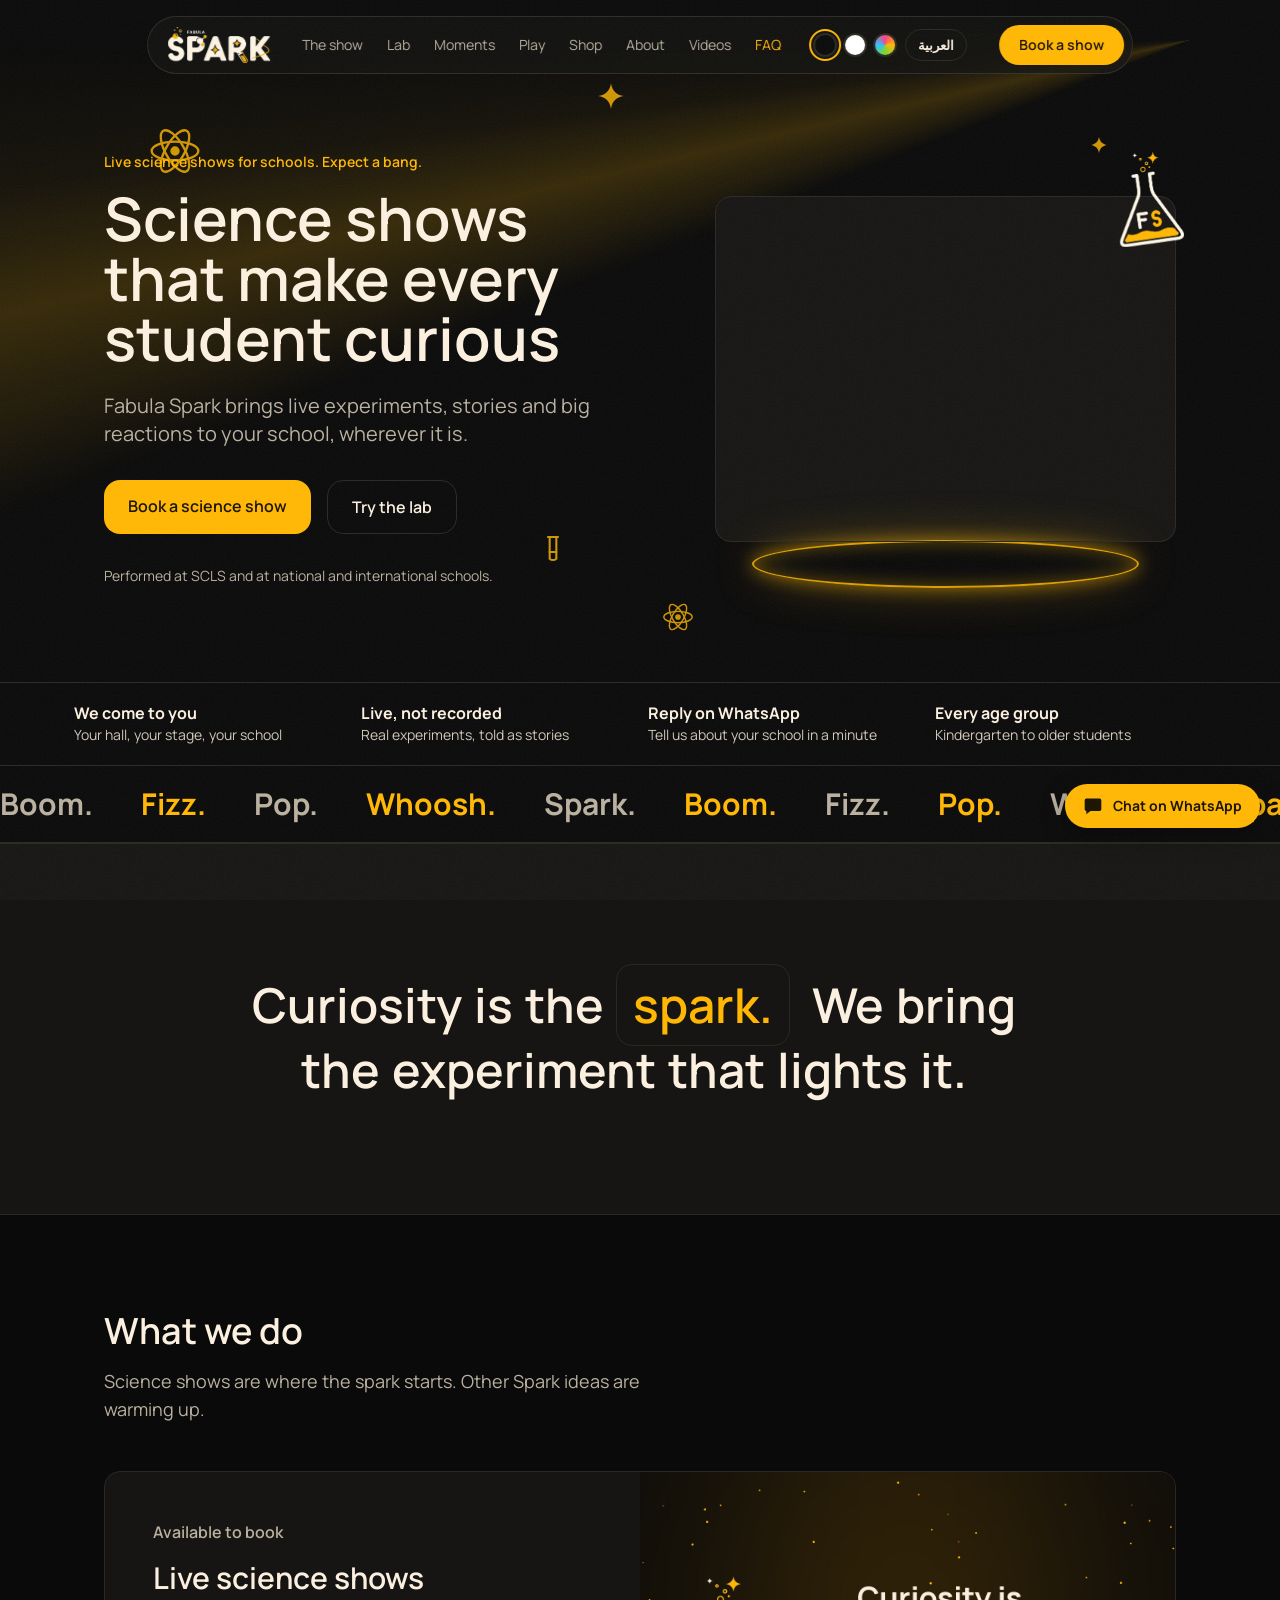
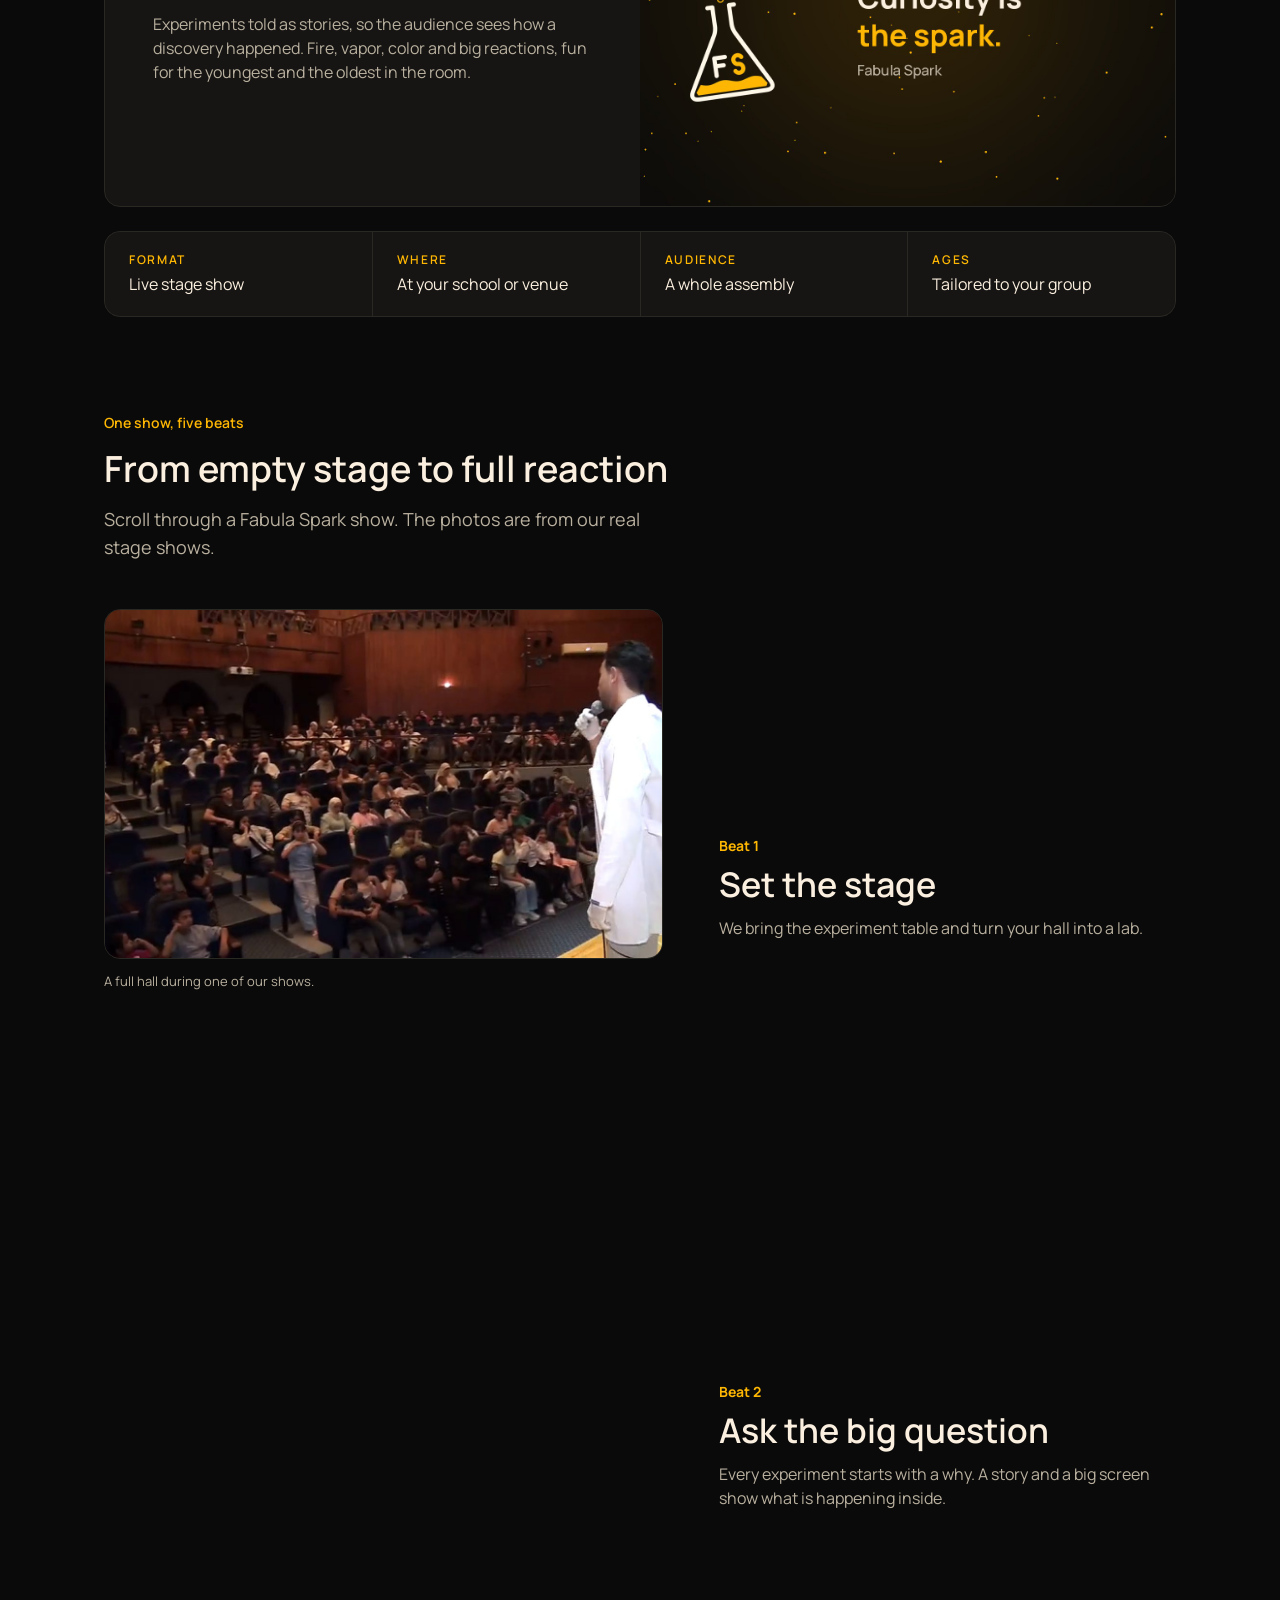
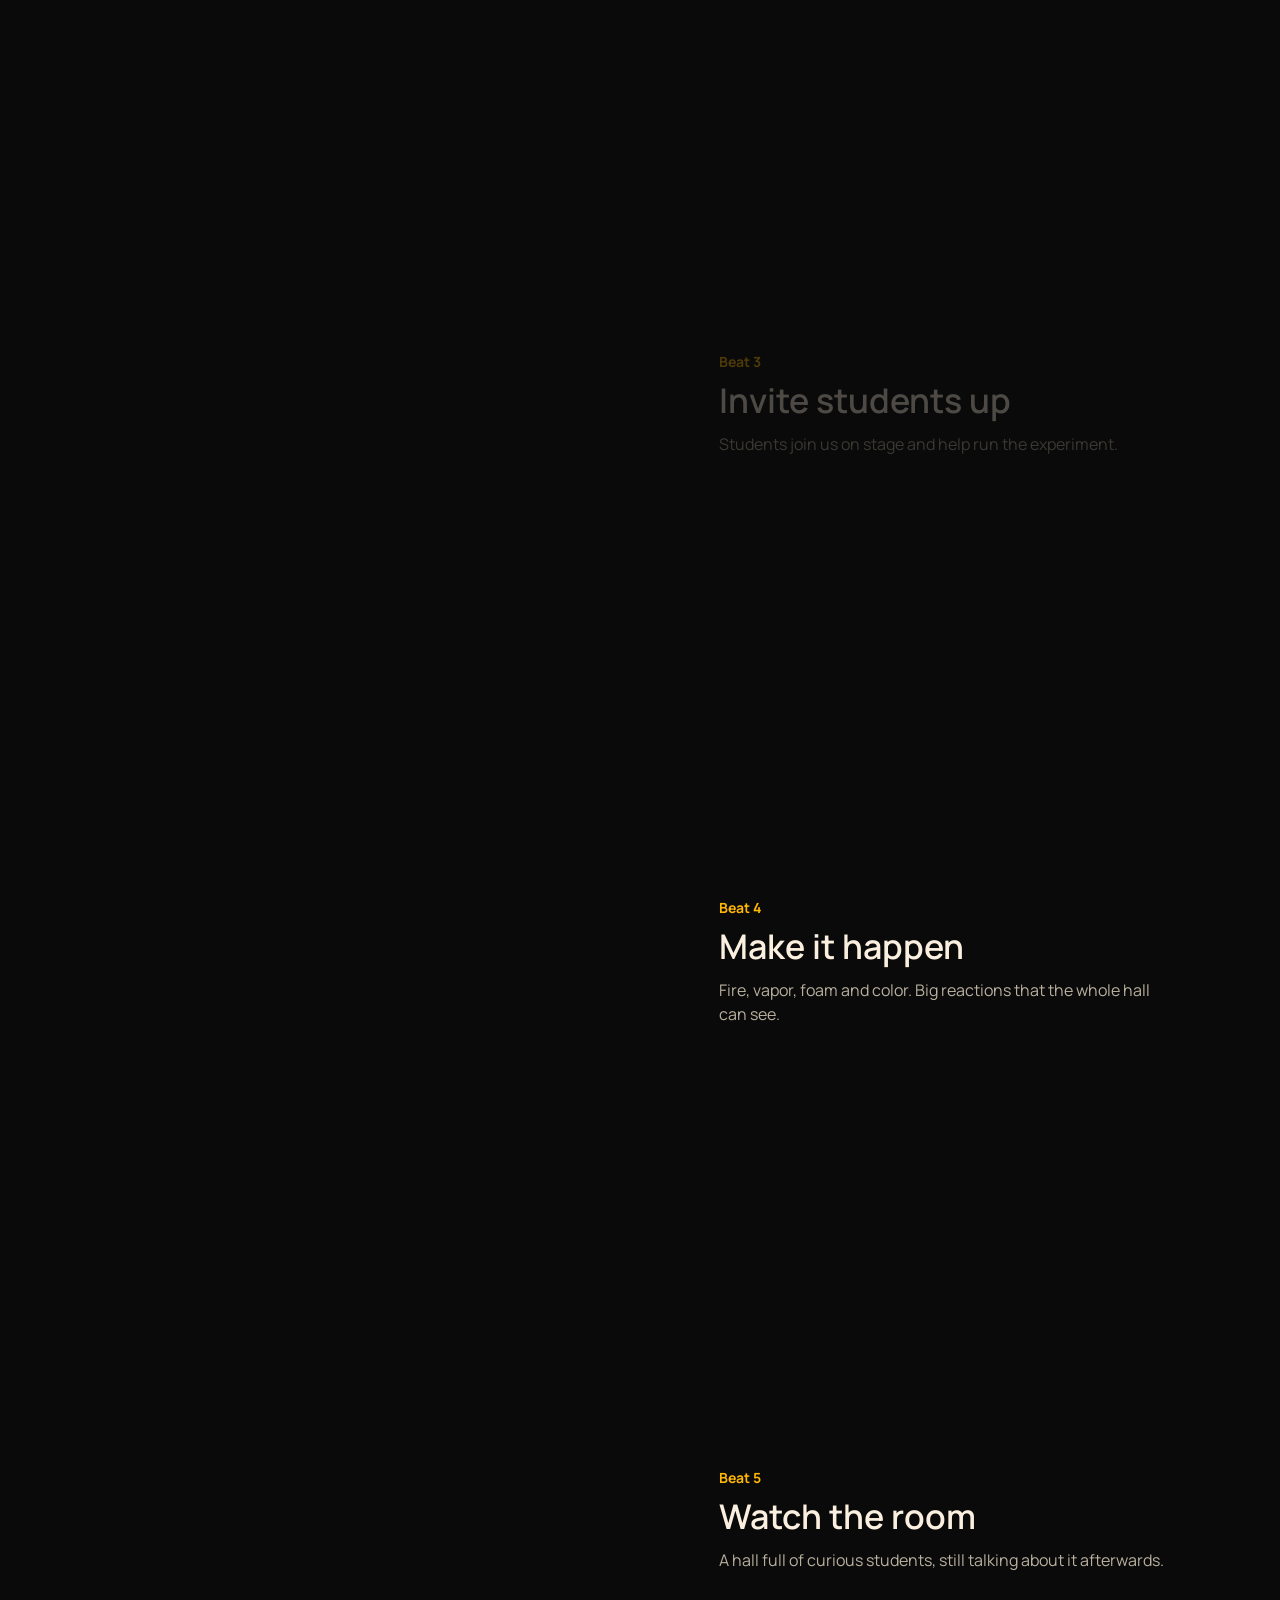
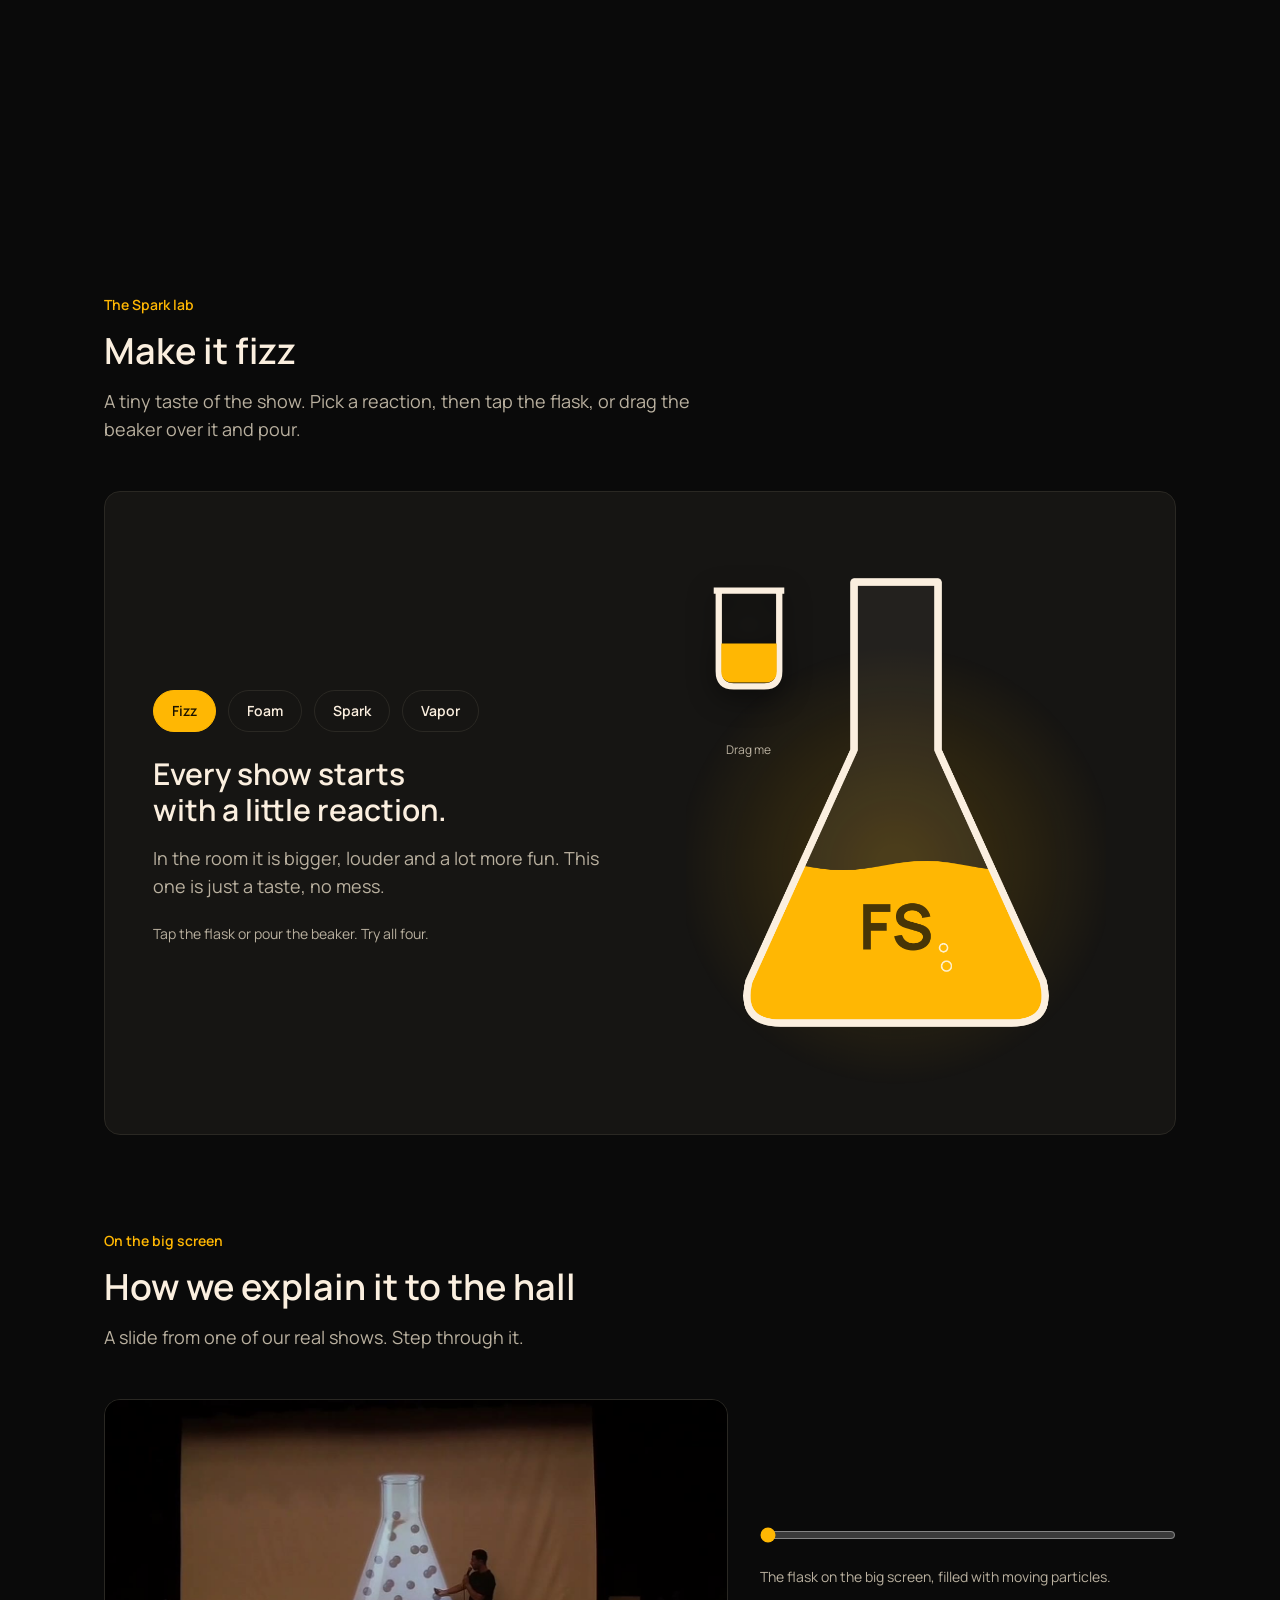
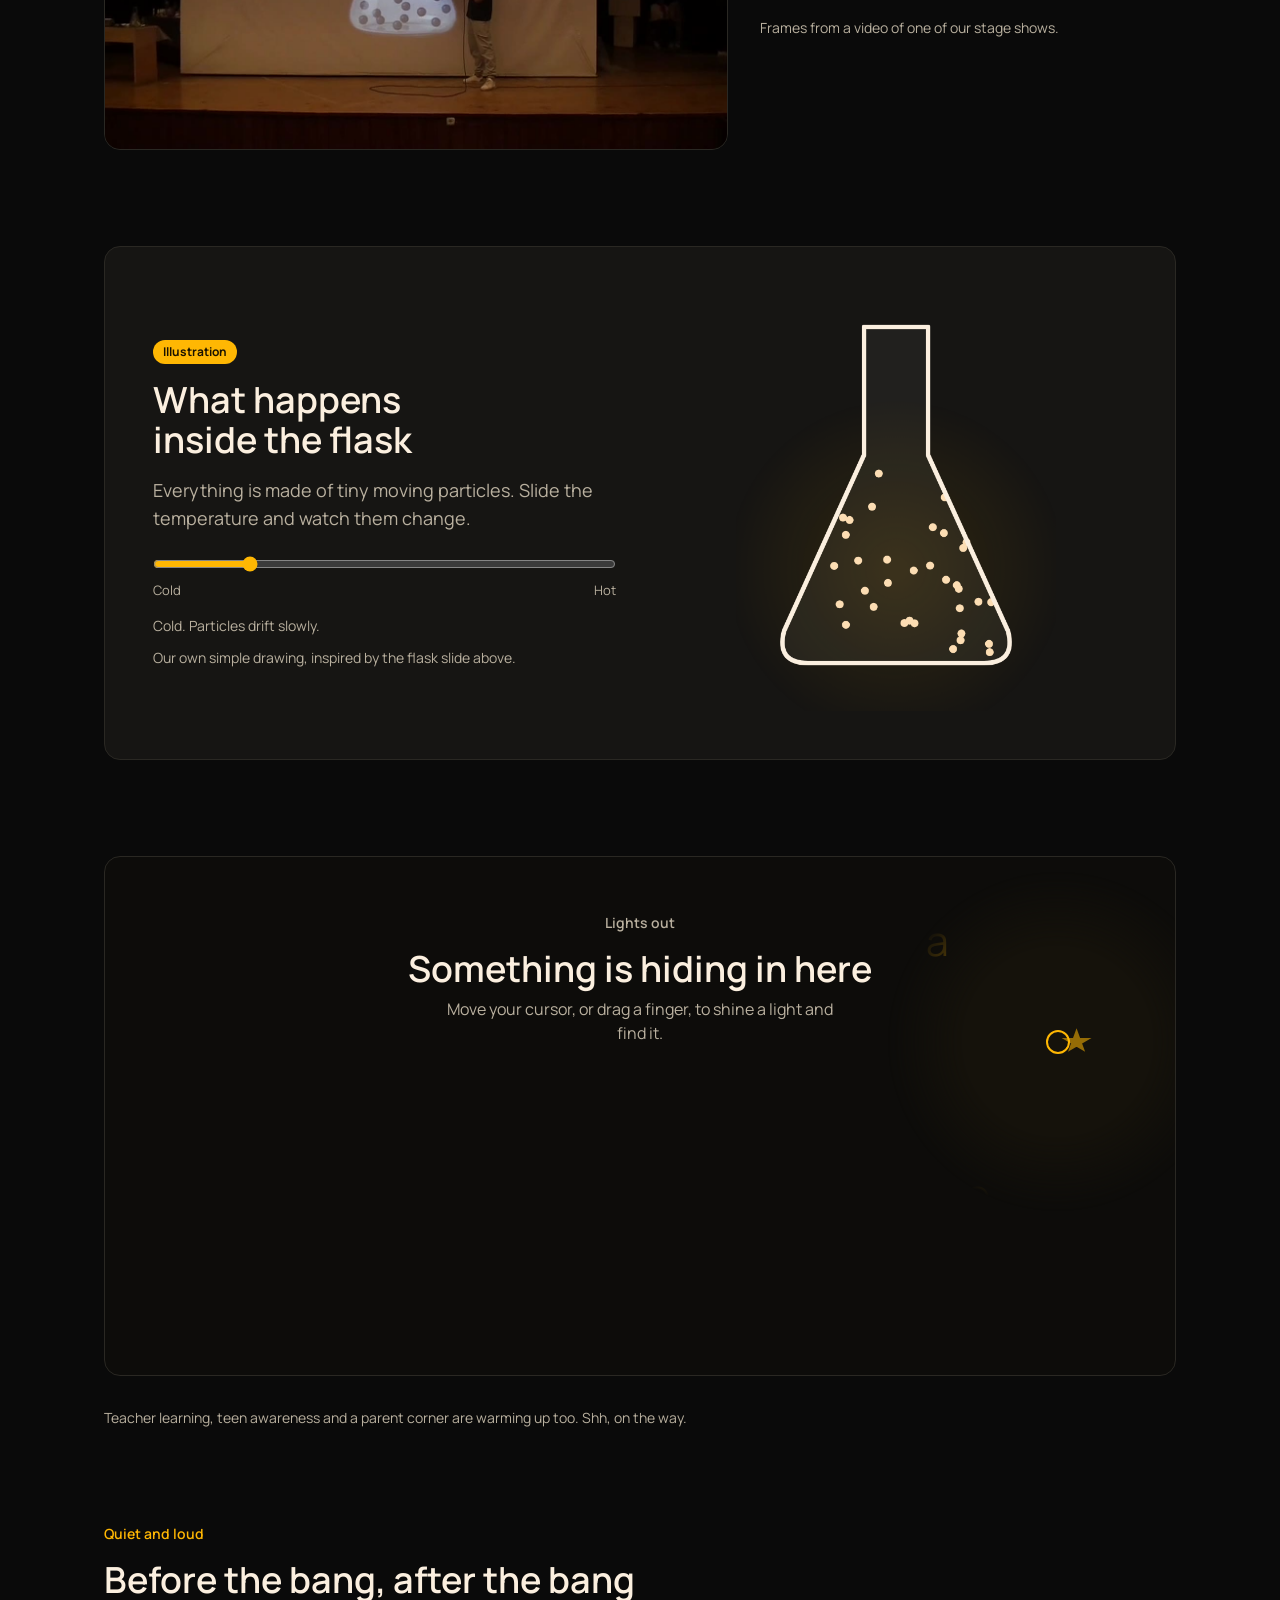
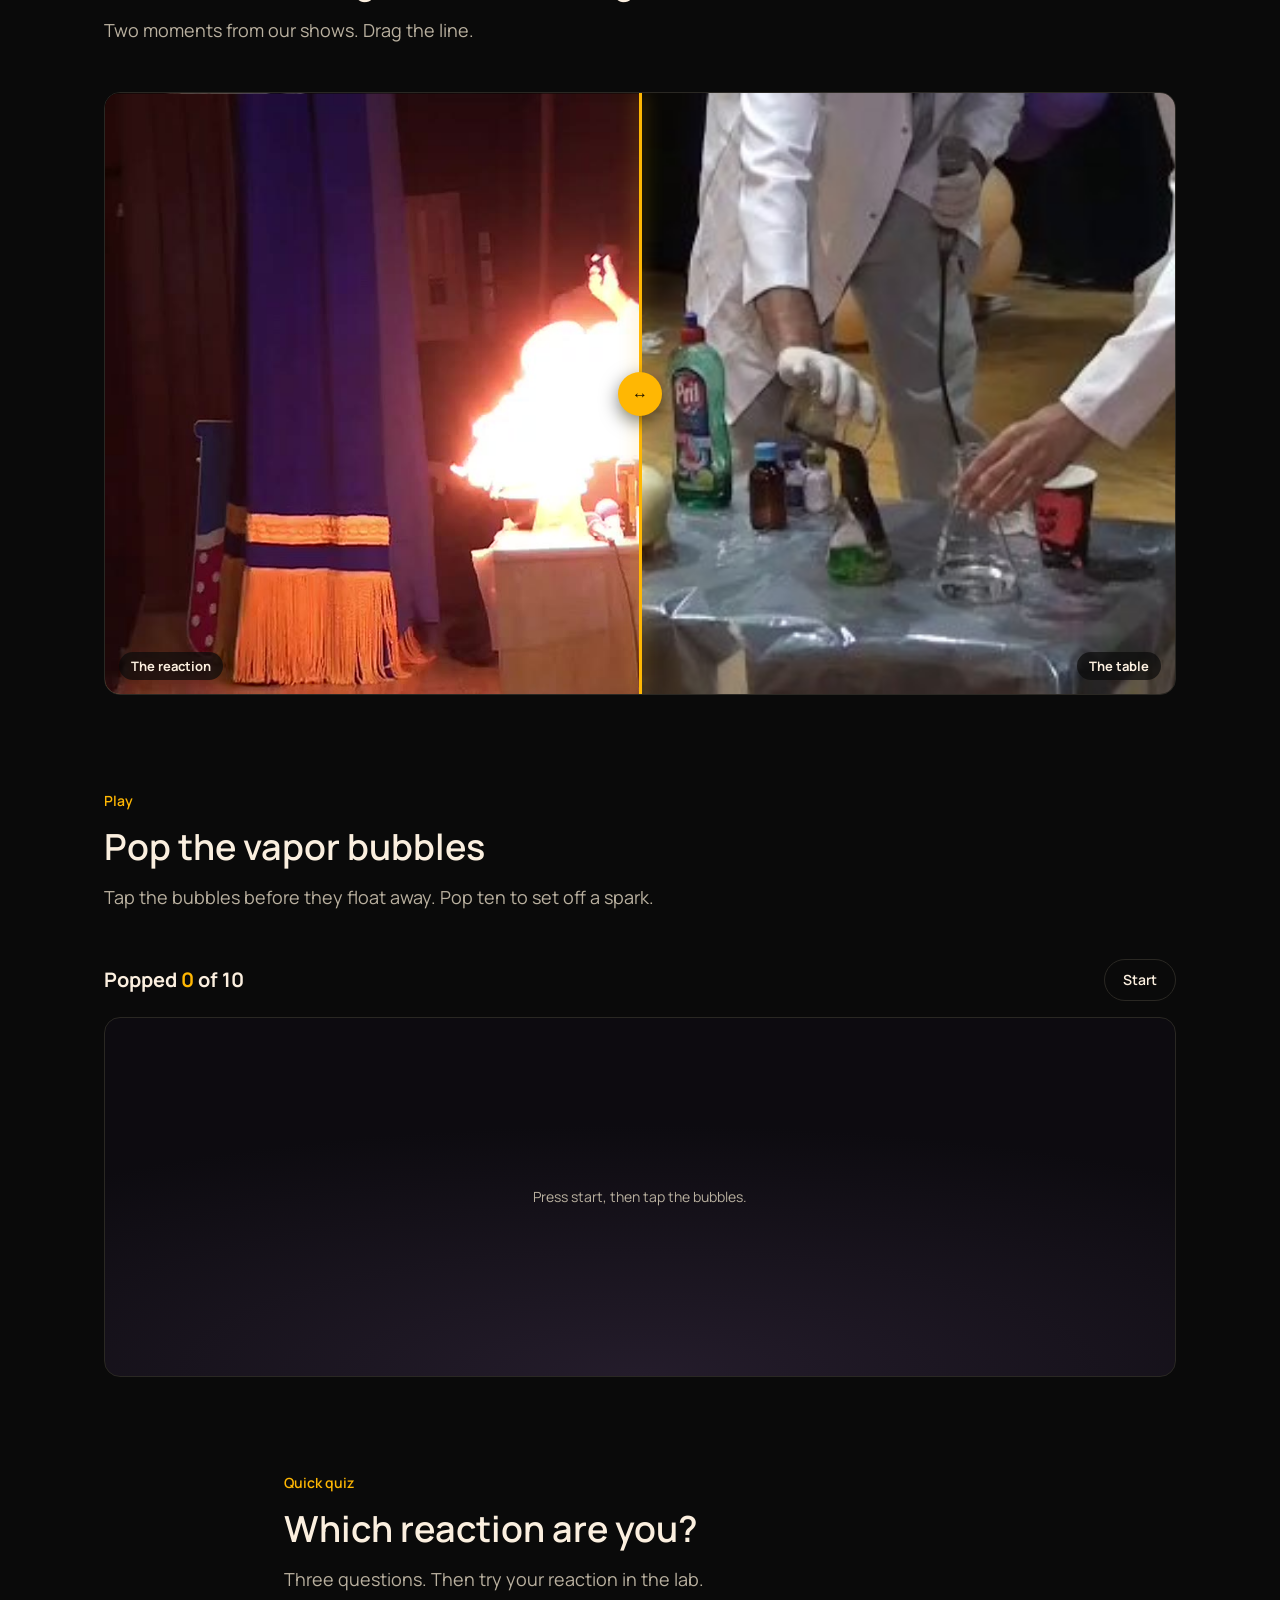
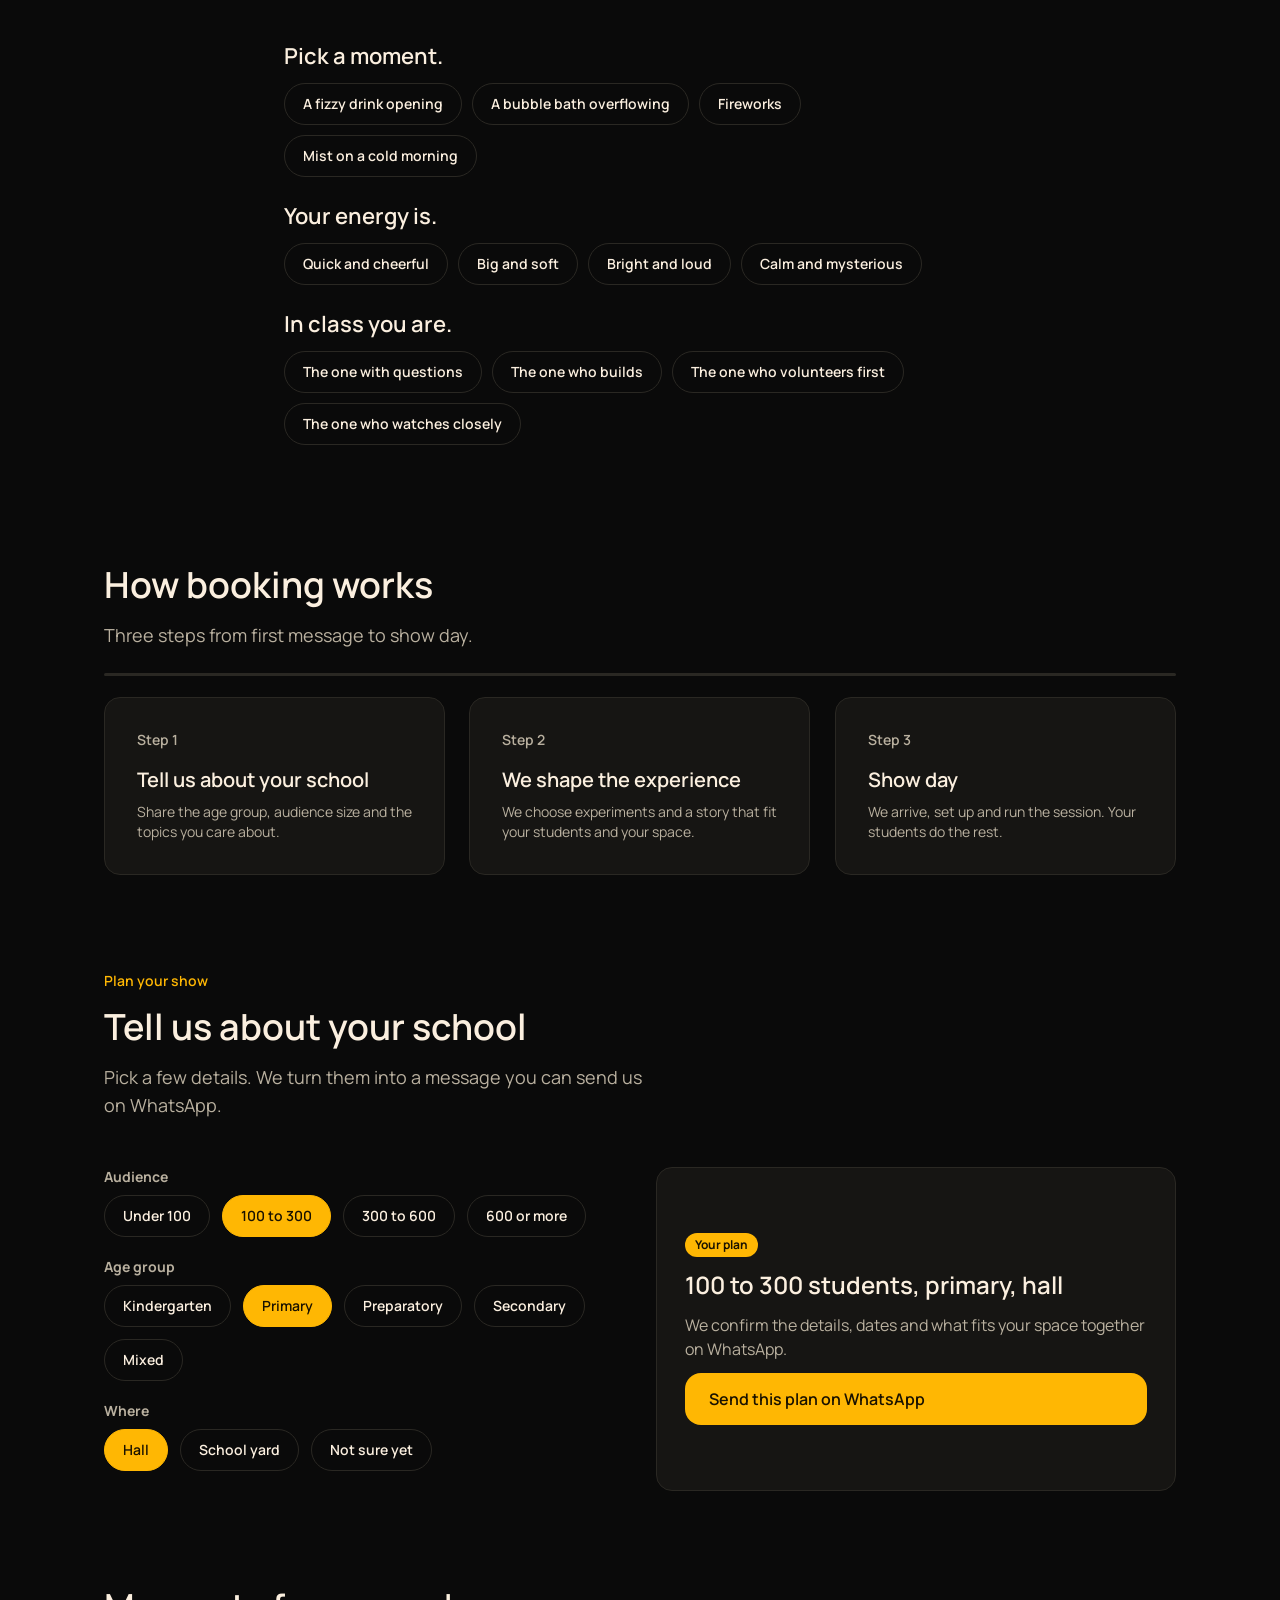
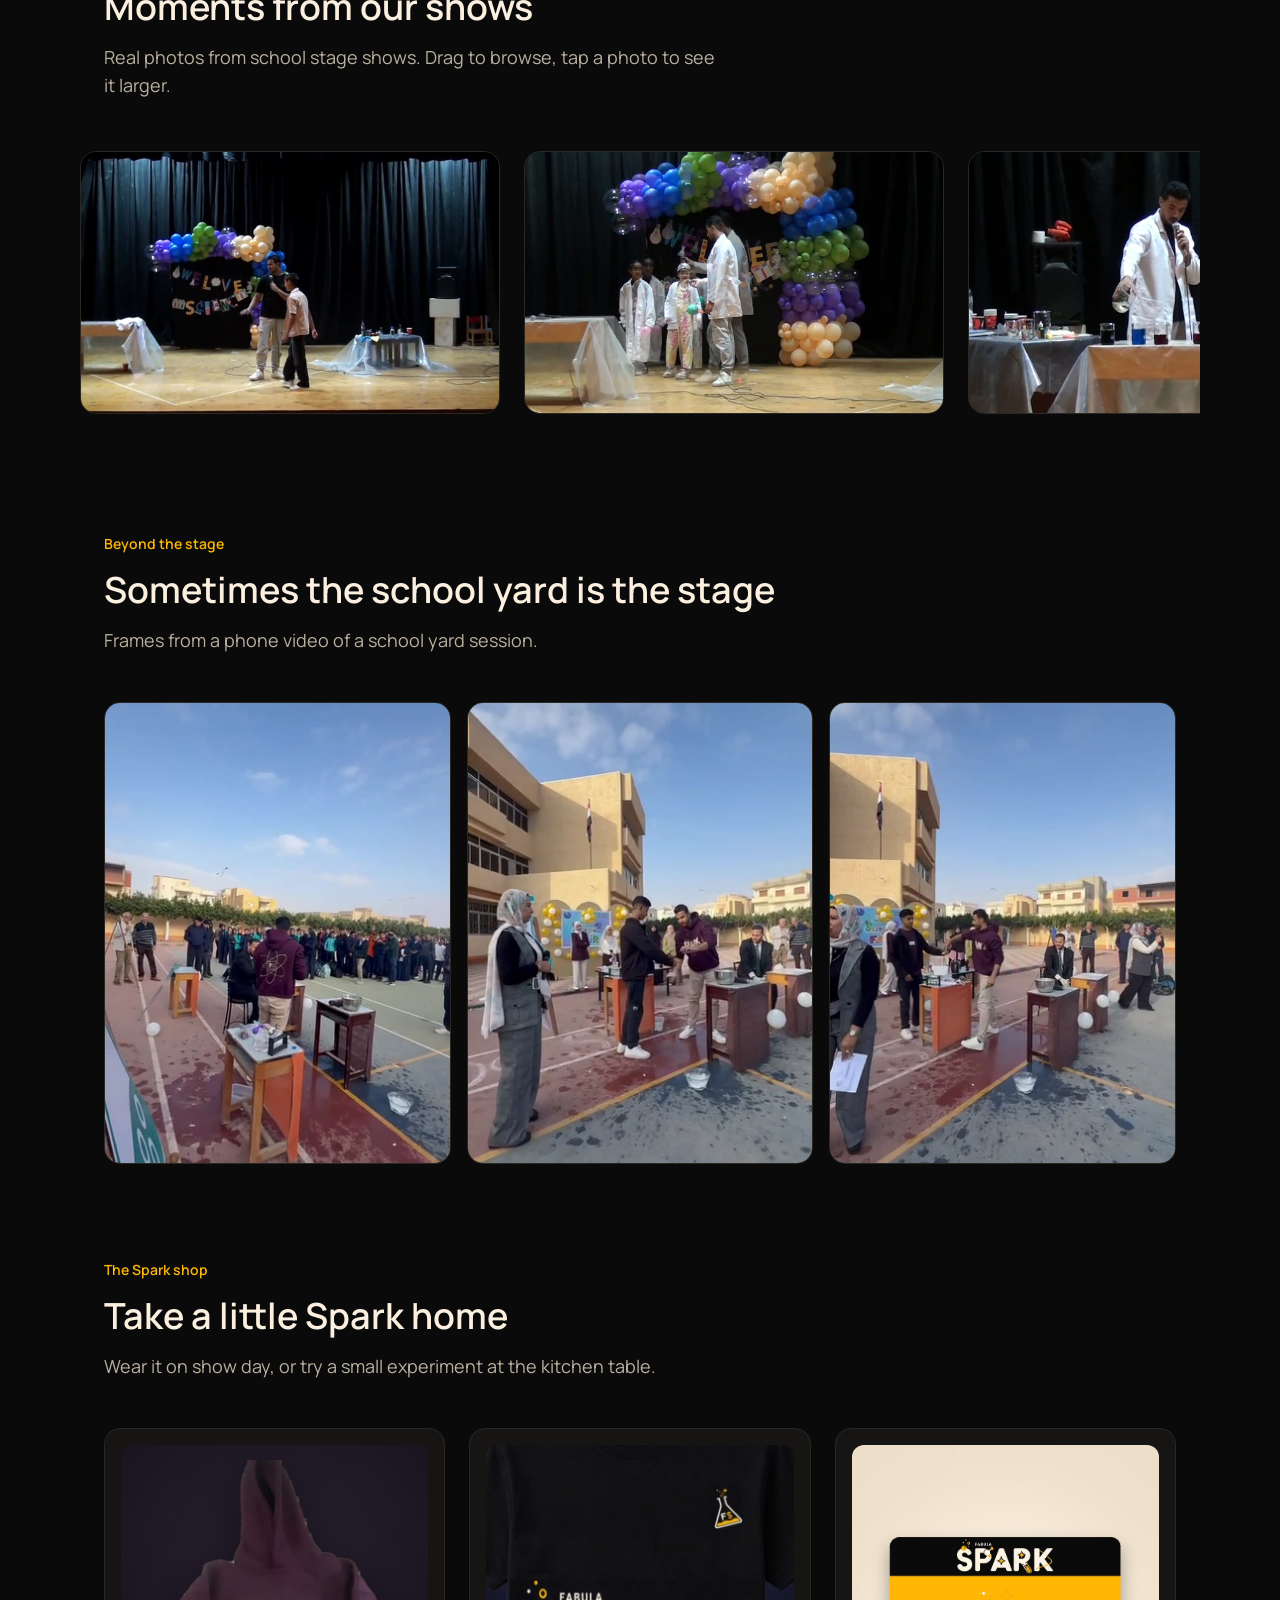
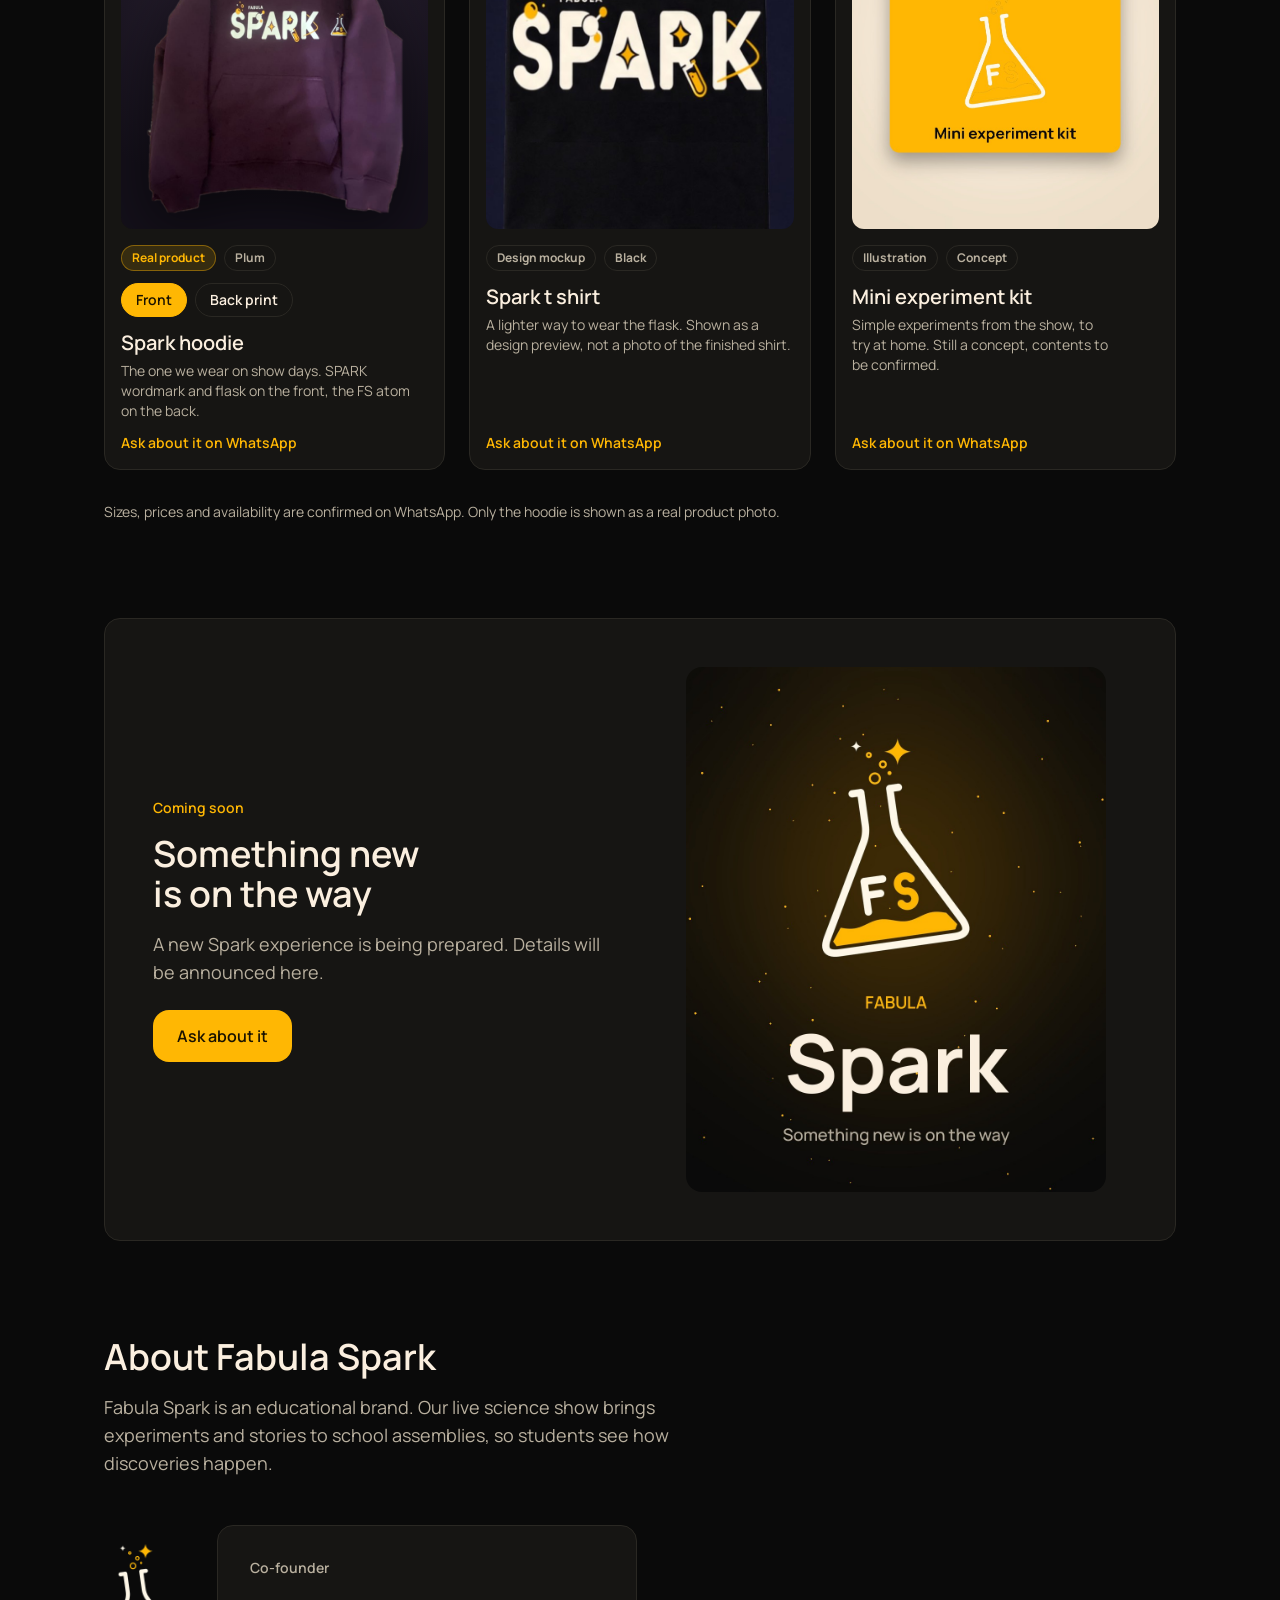
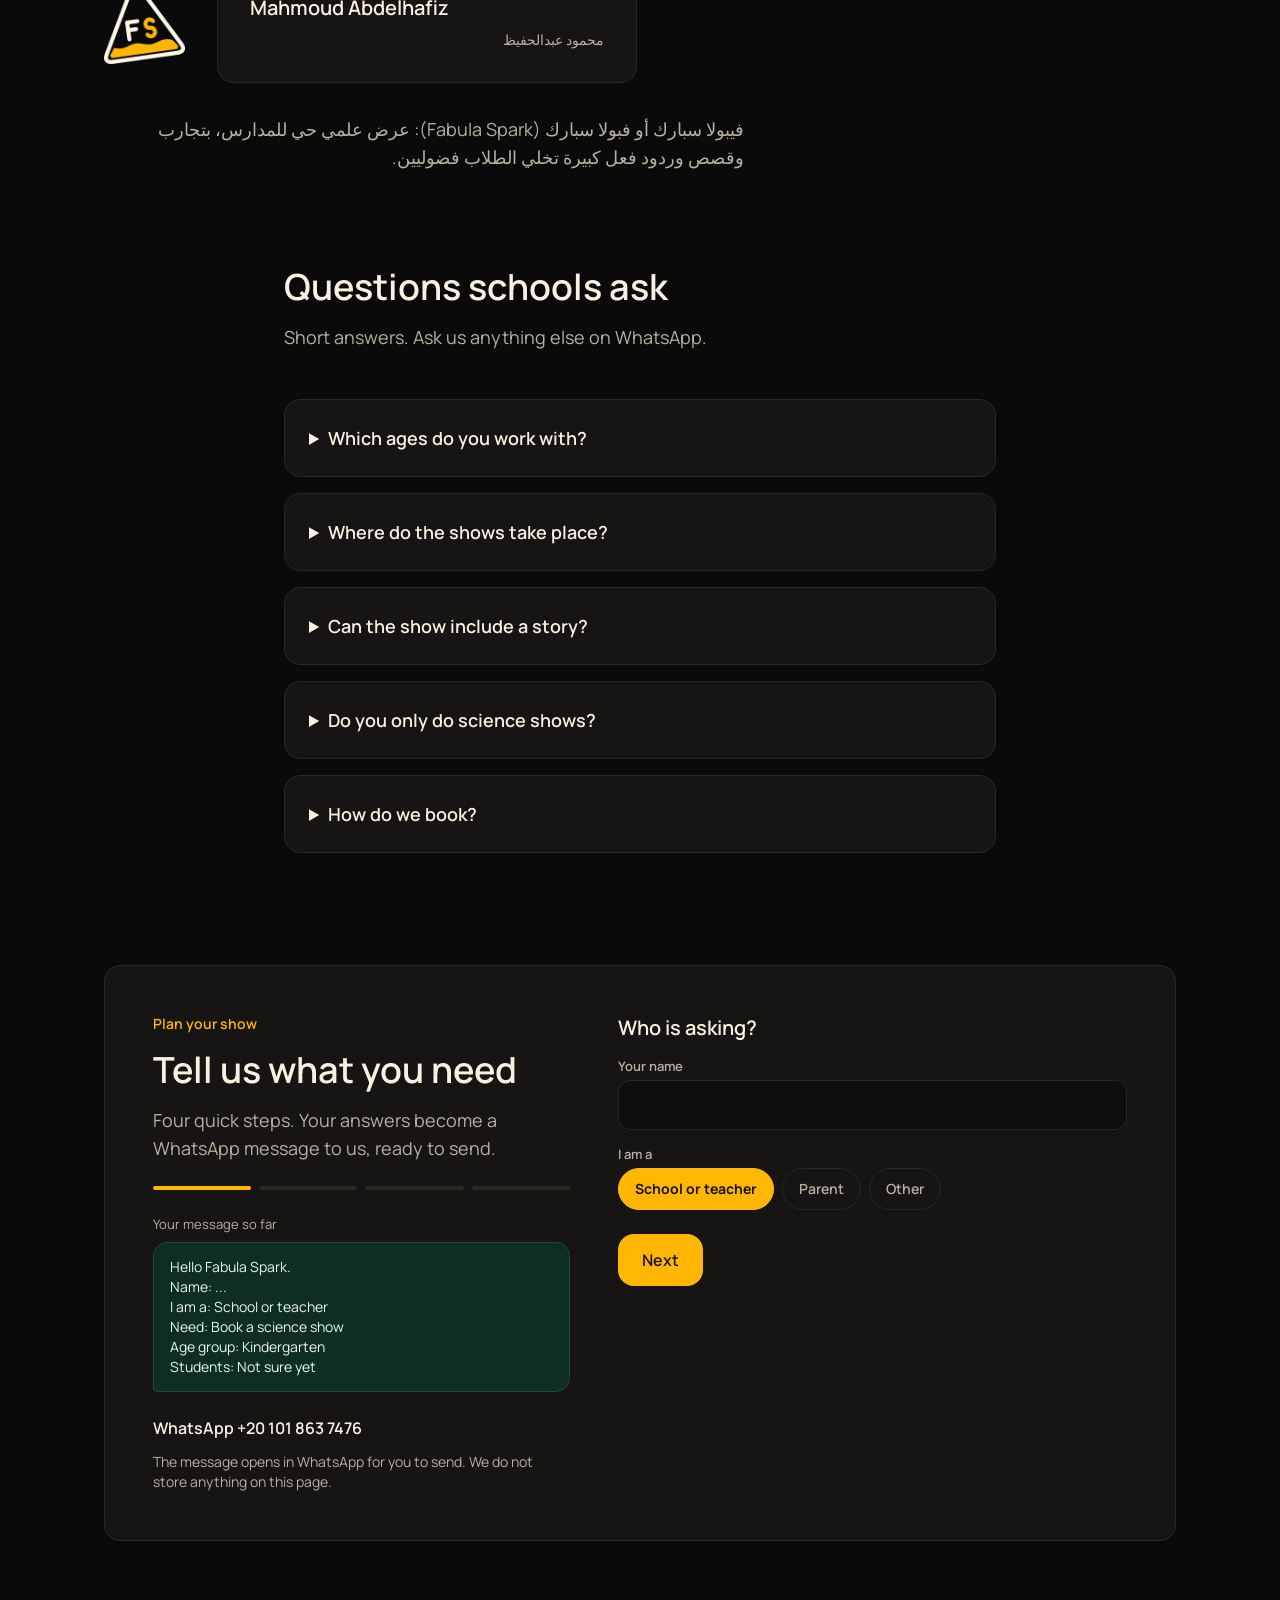
==== index.html @ e2eb1b59 "v8: Arabic and English switch, three themes, SCLS restored, fix hero animation bug" ====
<!DOCTYPE html>
<html lang="en">
<head>
<meta charset="utf-8">
<meta name="viewport" content="width=device-width, initial-scale=1">
<title>Fabula Spark | Live science shows for schools</title>
<meta name="description" content="Fabula Spark brings live science shows to schools. Experiments, stories and big reactions that make students curious. Book a science show on WhatsApp.">
<link rel="canonical" href="https://jospark47-jpg.github.io/fabula-spark/">
<meta name="robots" content="index,follow,max-image-preview:large">
<meta property="og:type" content="website"><meta property="og:site_name" content="Fabula Spark"><meta property="og:title" content="Fabula Spark | Live science shows for schools"><meta property="og:description" content="Fabula Spark brings live science shows to schools. Experiments, stories and big reactions that make students curious. Book a science show on WhatsApp."><meta property="og:url" content="https://jospark47-jpg.github.io/fabula-spark/"><meta property="og:image" content="https://jospark47-jpg.github.io/fabula-spark/poster3.jpg"><meta property="og:image:alt" content="Fabula Spark card reading Curiosity is the spark">
<meta name="twitter:card" content="summary_large_image"><meta name="twitter:title" content="Fabula Spark | Live science shows for schools"><meta name="twitter:description" content="Fabula Spark brings live science shows to schools. Experiments, stories and big reactions that make students curious. Book a science show on WhatsApp."><meta name="twitter:image" content="https://jospark47-jpg.github.io/fabula-spark/poster3.jpg">
<script type="application/ld+json">{"@context": "https://schema.org", "@graph": [{"@type": "Organization", "@id": "https://jospark47-jpg.github.io/fabula-spark/#org", "name": "Fabula Spark", "url": "https://jospark47-jpg.github.io/fabula-spark/", "logo": "https://jospark47-jpg.github.io/fabula-spark/wordmark.png", "image": "https://jospark47-jpg.github.io/fabula-spark/poster3.jpg", "description": "Fabula Spark is an educational brand that brings live science shows to schools.", "founder": {"@id": "https://jospark47-jpg.github.io/fabula-spark/#mahmoud"}, "contactPoint": {"@type": "ContactPoint", "contactType": "bookings", "telephone": "+201018637476", "url": "https://wa.me/201018637476", "availableLanguage": ["Arabic", "English"]}, "alternateName": ["فيبولا سبارك", "فبولا سبارك"]}, {"@type": "Person", "@id": "https://jospark47-jpg.github.io/fabula-spark/#mahmoud", "name": "Mahmoud Abdelhafiz", "alternateName": "محمود عبدالحفيظ", "jobTitle": "Co-founder", "worksFor": {"@id": "https://jospark47-jpg.github.io/fabula-spark/#org"}}, {"@type": "WebSite", "@id": "https://jospark47-jpg.github.io/fabula-spark/#site", "url": "https://jospark47-jpg.github.io/fabula-spark/", "name": "Fabula Spark", "publisher": {"@id": "https://jospark47-jpg.github.io/fabula-spark/#org"}, "inLanguage": "en"}, {"@type": "Service", "@id": "https://jospark47-jpg.github.io/fabula-spark/#show", "name": "Live science shows for schools", "serviceType": "Science show", "provider": {"@id": "https://jospark47-jpg.github.io/fabula-spark/#org"}, "description": "A live stage science show with experiments told as stories, performed at your school or venue for a whole assembly.", "url": "https://jospark47-jpg.github.io/fabula-spark/#what"}, {"@type": "FAQPage", "mainEntity": [{"@type": "Question", "name": "Which ages do you work with?", "acceptedAnswer": {"@type": "Answer", "text": "Tell us your group and we shape the show to fit it."}}, {"@type": "Question", "name": "Where do the shows take place?", "acceptedAnswer": {"@type": "Answer", "text": "We bring the show to you. Tell us your location and we will confirm."}}, {"@type": "Question", "name": "Can the show include a story?", "acceptedAnswer": {"@type": "Answer", "text": "Yes. We wrap experiments in a story that explains how the discovery happened."}}, {"@type": "Question", "name": "Do you only do science shows?", "acceptedAnswer": {"@type": "Answer", "text": "Science shows are our focus today. More Spark experiences are on the way."}}, {"@type": "Question", "name": "How do we book?", "acceptedAnswer": {"@type": "Answer", "text": "Send us a message with your school, age group and preferred dates."}}]}]}</script>
<link rel="icon" type="image/png" href="favicon.png">
<script>(function(){try{var t=localStorage.getItem('fs_theme'),l=localStorage.getItem('fs_lang'),d=document.documentElement;if(t==='light'||t==='kids')d.setAttribute('data-theme',t);if(l==='ar'){d.lang='ar';d.dir='rtl'}}catch(e){}window.INK=function(){return getComputedStyle(document.documentElement).getPropertyValue('--text').trim()||'#fbefdf'}})();</script>
<link rel="preconnect" href="https://fonts.googleapis.com">
<link href="https://fonts.googleapis.com/css2?family=Manrope:wght@400;500;600;700&display=swap" rel="stylesheet">
<style>
:root{--bg:#0a0a0a;--card:#161513;--line:#2a2823;--text:#fbefdf;--muted:#b9b09f;--accent:#ffb703;--r:16px;--ease:cubic-bezier(0.22,1,0.36,1)}
*{box-sizing:border-box;margin:0;padding:0}
html{scroll-behavior:smooth}
body{font-family:'Manrope',sans-serif;background:var(--bg);color:var(--text);font-size:16px;line-height:24px;font-style:normal}
h1,h2,h3{text-wrap:balance;font-weight:600}p{text-wrap:pretty}
a{color:inherit;text-decoration:none}
a:focus-visible,summary:focus-visible,.btn:focus-visible{outline:2px solid var(--accent);outline-offset:3px;border-radius:var(--r)}
.wrap{max-width:1120px;margin:0 auto;padding:0 24px}
section{padding:96px 0}
.nav{position:fixed;top:16px;left:50%;transform:translateX(-50%);z-index:20;display:flex;align-items:center;gap:32px;padding:8px 8px 8px 20px;border-radius:999px;background:var(--navbg);backdrop-filter:blur(16px);-webkit-backdrop-filter:blur(16px);border:1px solid rgba(251,239,223,.12);width:max-content;max-width:calc(100% - 32px);animation:navin 700ms var(--ease) both}
.nav img{height:36px;width:auto;display:block}
.menu{display:flex;gap:24px;font-size:14px;line-height:20px;color:var(--muted)}
.menu a{transition:color 300ms var(--ease)}.menu a:hover{color:var(--text)}
.btn{display:inline-block;background:var(--accent);color:#1a1200;padding:14px 24px;border-radius:var(--r);font-weight:600;font-size:16px;line-height:24px;transition:transform 300ms var(--ease),opacity 300ms var(--ease)}
.btn:hover{transform:translateY(-2px)}.btn:active{transform:scale(.98)}
.btn.ghost{background:transparent;color:var(--text);border:1px solid var(--line)}
.nav .btn{padding:10px 20px;border-radius:999px;font-size:14px;line-height:20px}
.hero{padding:152px 0 96px;display:grid;grid-template-columns:1.1fr .9fr;gap:48px;align-items:center}
.eyebrow{font-size:14px;line-height:20px;color:var(--accent);font-weight:600;margin-bottom:16px}
h1{font-size:60px;line-height:1;margin-bottom:24px}
.sub{font-size:20px;line-height:28px;color:var(--muted);margin-bottom:32px;max-width:520px}
.cta{display:flex;gap:16px;flex-wrap:wrap;margin-bottom:32px}
.proof{font-size:14px;line-height:20px;color:var(--muted)}
.visual{aspect-ratio:4/3;border-radius:var(--r);border:1px solid var(--line);position:relative;overflow:hidden;background:var(--card)}
.visual .vi img{width:100%;height:100%;object-fit:cover;display:block;animation:kb 12s var(--ease) both}
.gwrap{border-radius:var(--r);border:1px solid var(--line);overflow:hidden;aspect-ratio:16/10;background:var(--card)}
.gimg{width:100%;height:100%;object-fit:cover;display:block;transition:transform 500ms var(--ease)}
.gwrap:hover .gimg{transform:scale(1.04)}
.teaser{display:grid;grid-template-columns:1fr 1fr;gap:48px;align-items:center;background:var(--card);border:1px solid var(--line);border-radius:var(--r);padding:48px}.teaser img{width:100%;max-width:420px;justify-self:center;border-radius:var(--r);display:block}
.vid{display:grid;grid-template-columns:1.2fr .8fr;gap:48px;align-items:center}.vid video{width:100%;border-radius:var(--r);border:1px solid var(--line);background:#000}
.tag{padding:120px 0;text-align:center;background:var(--card);border-top:1px solid var(--line);border-bottom:1px solid var(--line)}
.tag p{font-size:48px;line-height:1;font-weight:600;text-wrap:balance;max-width:820px;margin:0 auto}
.tag .w{opacity:.3;transition:opacity 600ms var(--ease),color 600ms var(--ease);display:inline-block;margin-right:.25em}
.tag .w.on{opacity:1}.tag .w.sp.on{color:var(--accent)}
h2{font-size:36px;line-height:40px;margin-bottom:16px}
.lead{font-size:18px;line-height:28px;color:var(--muted);max-width:640px;margin-bottom:48px}
.grid{display:grid;grid-template-columns:repeat(3,1fr);gap:24px}
.card{background:var(--card);border:1px solid var(--line);border-radius:var(--r);padding:32px;transition:transform 500ms var(--ease),border-color 300ms var(--ease)}
.card:hover{transform:translateY(-4px);border-color:rgba(255,183,3,.45)}
.card h3{font-size:20px;line-height:28px;margin-bottom:8px}
.card p{font-size:14px;line-height:20px;color:var(--muted)}
.num{font-size:14px;line-height:20px;color:var(--accent);font-weight:600;margin-bottom:16px}
.feature{display:grid;grid-template-columns:1fr 1fr;gap:0;background:var(--card);border:1px solid var(--line);border-radius:var(--r);overflow:hidden;margin-bottom:24px}
.feature .t{padding:48px}.feature h3{font-size:30px;line-height:36px;margin-bottom:16px}.feature p{color:var(--muted);font-size:16px;line-height:24px}
.feature img{width:100%;height:100%;object-fit:cover;display:block;min-height:280px}
.soft{background:transparent;border-style:dashed}.soft h3{color:var(--text)}
.soft .lab{font-size:12px;line-height:16px;letter-spacing:.14em;text-transform:uppercase;color:var(--accent);opacity:.75;margin-bottom:16px;font-weight:600}
.gallery{display:grid;grid-template-columns:repeat(3,1fr);gap:24px}
details{background:var(--card);border:1px solid var(--line);border-radius:var(--r);padding:24px;margin-bottom:16px;transition:border-color 300ms var(--ease)}details:hover{border-color:rgba(255,183,3,.45)}
summary{font-weight:600;font-size:18px;line-height:28px;cursor:pointer}
details p{margin-top:16px;color:var(--muted);font-size:16px;line-height:24px}
.final{text-align:center;background:linear-gradient(135deg,#2e2203,#161513);border-radius:var(--r);padding:80px 24px;border:1px solid var(--line)}
.final h2{font-size:48px;line-height:1;max-width:720px;margin:0 auto 24px}
.final p{color:var(--muted);margin-bottom:32px}
footer{padding:48px 0;color:var(--muted);font-size:14px;line-height:20px;display:flex;justify-content:space-between;align-items:center;flex-wrap:wrap;gap:16px}
.js .rv{opacity:0;transform:translateY(32px);transition:opacity 700ms var(--ease),transform 700ms var(--ease);transition-delay:var(--d,0ms)}
.js .rv.in{opacity:1;transform:none}
.he{animation:rise 800ms var(--ease) both;animation-delay:var(--d,0ms)}
@keyframes rise{from{opacity:0;transform:translateY(32px)}to{opacity:1;transform:none}}
@keyframes navin{from{opacity:0;transform:translate(-50%,-24px)}to{opacity:1;transform:translate(-50%,0)}}
@keyframes kb{from{transform:scale(1.08)}to{transform:scale(1)}}
@media(prefers-reduced-motion:reduce){*,*::before,*::after{animation:none!important;transition:opacity 300ms linear!important}.js .rv{transform:none}.tag .w{opacity:1}.gwrap:hover .gimg,.card:hover,.btn:hover{transform:none}}
@media(max-width:820px){.hero,.grid,.gallery,.vid,.teaser,.feature{grid-template-columns:1fr}h1{font-size:48px}.menu{display:none}.tag p,.final h2{font-size:36px;line-height:40px}.hero{padding-top:120px}.teaser,.feature .t{padding:28px}.nav{gap:16px}}

:root{--pop:cubic-bezier(0.34,1.56,0.64,1)}
.sparks{position:absolute;inset:0;overflow:hidden;pointer-events:none;z-index:0}
.sparks i{position:absolute;bottom:-20px;border-radius:50%;background:var(--accent);opacity:0;animation:floatup var(--t,9s) linear infinite;animation-delay:var(--dl,0s)}
.sparks i.o{background:transparent;border:2px solid rgba(255,183,3,.6)}
@keyframes floatup{0%{transform:translate3d(0,0,0);opacity:0}10%{opacity:.8}90%{opacity:.5}100%{transform:translate3d(var(--x,20px),-120vh,0);opacity:0}}
.hero,.tag,#what .wrap{position:relative;z-index:1}
.flaskfloat{position:absolute;right:-8px;top:-44px;width:64px;z-index:3;animation:bob 4s ease-in-out infinite;pointer-events:none}
@keyframes bob{0%,100%{transform:translateY(0) rotate(-6deg)}50%{transform:translateY(-12px) rotate(6deg)}}
.visual{overflow:visible;position:relative}.visual .vi{border-radius:var(--r);overflow:hidden;height:100%;border:1px solid var(--line)}.visual{border:0}
.marq{overflow:hidden;border-bottom:1px solid var(--line);background:var(--bg);padding:20px 0}
.marq div{display:flex;gap:48px;width:max-content;animation:slide 26s linear infinite;font-size:30px;line-height:36px;font-weight:700;color:var(--muted)}
.marq span:nth-child(even){color:var(--accent)}
@keyframes slide{to{transform:translateX(-50%)}}
.btn:hover{transform:translateY(-3px) rotate(-1.5deg);transition-timing-function:var(--pop)}
.card:hover{transform:translateY(-6px) rotate(-.6deg);transition-timing-function:var(--pop)}
.gwrap{transition:transform 500ms var(--pop)}.gwrap:hover{transform:rotate(1deg) scale(1.02)}
.burst{position:fixed;width:8px;height:8px;border-radius:50%;background:var(--accent);pointer-events:none;z-index:50;animation:burst 700ms var(--ease) forwards}
@keyframes burst{to{transform:translate(var(--bx),var(--by)) scale(.2);opacity:0}}
.js .rv.pop{transform:translateY(32px) scale(.96)}.js .rv.pop.in{transform:none}
@media(prefers-reduced-motion:reduce){.sparks,.marq div,.flaskfloat{animation:none!important}.sparks{display:none}.burst{display:none}}
@media(max-width:820px){.feature img{height:auto;aspect-ratio:16/10;min-height:0}}
.atg{display:grid;grid-template-columns:repeat(4,1fr);gap:1px;background:var(--line);border:1px solid var(--line);border-radius:var(--r);overflow:hidden;margin-bottom:0}
.atg div{background:var(--card);padding:20px 24px;display:flex;flex-direction:column;gap:4px}
.atg b{font-size:12px;line-height:16px;letter-spacing:.14em;text-transform:uppercase;color:var(--accent);font-weight:600}
.atg span{font-size:16px;line-height:24px}
.prod{transition:transform 500ms var(--pop)}.prod:hover{transform:translateY(-6px)}
.pimg{border-radius:var(--r);overflow:hidden;border:1px solid var(--line);aspect-ratio:1/1;margin-bottom:16px;background:#ecdec8}
.pimg img{width:100%;height:100%;object-fit:cover;display:block;transition:transform 500ms var(--ease)}.prod:hover .pimg img{transform:scale(1.05)}
.prod h3{font-size:20px;line-height:28px}.prod p{color:var(--muted);font-size:14px;line-height:20px;margin:4px 0 12px}
.prod a{font-size:14px;line-height:20px;color:var(--accent);font-weight:600}
.note{margin-top:32px;font-size:14px;line-height:20px;color:var(--muted)}
@media(max-width:820px){.atg{grid-template-columns:1fr 1fr}}

html{scroll-behavior:smooth}
.prog{position:fixed;top:0;left:0;right:0;height:3px;background:var(--accent);transform-origin:0 50%;transform:scaleX(0);z-index:30}
.hero{position:relative}
html,body{overflow-x:clip}.beamwrap{position:absolute;top:0;left:50%;width:100vw;margin-left:-50vw;height:900px;overflow:hidden;pointer-events:none;z-index:0}
.beam{position:absolute;top:40px;right:7vw;width:1500px;height:1000px;transform-origin:100% 0;background:conic-gradient(from 248deg at 100% 0%,transparent 0deg,rgba(255,183,3,.20) 9deg,rgba(255,183,3,.05) 15deg,transparent 22deg);animation:sweep 9s var(--ease) infinite alternate;opacity:.9}
@keyframes sweep{from{transform:rotate(-9deg)}to{transform:rotate(11deg)}}
.cursorlight{position:fixed;left:0;top:0;width:520px;height:520px;margin:-260px 0 0 -260px;border-radius:50%;background:radial-gradient(circle,rgba(255,183,3,.14) 0,rgba(255,183,3,.05) 40%,transparent 70%);pointer-events:none;z-index:2;opacity:0;transition:opacity 400ms var(--ease);will-change:transform}
.cursorlight.on{opacity:1}
#trail{position:fixed;inset:0;width:100%;height:100%;pointer-events:none;z-index:40}
.float{position:absolute;pointer-events:none;color:var(--accent);opacity:.8;z-index:1;transform:translate3d(calc(var(--px,0)*var(--d)*1px),calc(var(--py,0)*var(--d)*1px),0);transition:transform 200ms linear}
.float svg{display:block;animation:drift var(--t,7s) ease-in-out infinite alternate;animation-delay:var(--dl,0s)}
@keyframes drift{from{transform:translateY(0) rotate(-6deg)}to{transform:translateY(-16px) rotate(8deg)}}
.hero>div:not(.beamwrap):not(.float),.hero .visual{position:relative;z-index:2}
.tilt{transform-style:preserve-3d;transition:transform 300ms var(--ease);will-change:transform}
.dark-panel{position:relative;overflow:hidden;border-radius:var(--r);border:1px solid var(--line);background:#0d0c0a;min-height:520px;touch-action:pan-y;cursor:none}
.dp-base{position:absolute;inset:0;display:flex;flex-direction:column;justify-content:flex-start;align-items:center;text-align:center;padding:56px 32px 0}
.dp-base h2{margin-bottom:8px}.dp-base p{color:var(--muted);max-width:420px}
.dp-hidden{position:absolute;inset:0;background:#15120b;-webkit-mask-image:radial-gradient(circle 170px at var(--mx,-300px) var(--my,-300px),#000 0,#000 55%,transparent 100%);mask-image:radial-gradient(circle 170px at var(--mx,-300px) var(--my,-300px),#000 0,#000 55%,transparent 100%)}
.dp-hidden svg{position:absolute;inset:0;width:100%;height:100%}
.dp-hidden .words{position:absolute;inset:0;display:grid;grid-template-columns:repeat(3,1fr);align-items:end;text-align:center;padding:0 24px 72px;gap:16px}
.dp-hidden .words b{display:block;font-size:24px;line-height:32px;font-weight:700;color:var(--accent)}
.dp-hidden .words span{font-size:14px;line-height:20px;color:var(--text)}
.lamp{position:absolute;width:24px;height:24px;margin:-12px 0 0 -12px;border-radius:50%;border:2px solid var(--accent);left:var(--mx,-300px);top:var(--my,-300px);pointer-events:none}
.lab{display:grid;grid-template-columns:1fr 1fr;gap:48px;align-items:center;background:var(--card);border:1px solid var(--line);border-radius:var(--r);padding:48px;position:relative;overflow:hidden}
.lab canvas{width:100%;max-width:440px;aspect-ratio:400/520;justify-self:center;display:block;cursor:pointer;touch-action:manipulation}
.modes{display:flex;gap:12px;flex-wrap:wrap;margin:8px 0 24px}
.chip{font:inherit;font-weight:600;font-size:14px;line-height:20px;padding:10px 18px;border-radius:999px;border:1px solid var(--line);background:transparent;color:var(--text);cursor:pointer;transition:transform 300ms var(--pop),background 300ms var(--ease),border-color 300ms var(--ease)}
.chip:hover{transform:translateY(-2px);border-color:rgba(255,183,3,.6)}.chip:active{transform:scale(.97)}
.chip[aria-pressed=true]{background:var(--accent);color:#1a1200;border-color:var(--accent)}
.hint{font-size:14px;line-height:20px;color:var(--muted)}
.steps{position:relative}
.stepline{position:absolute;left:0;right:0;top:-24px;height:3px;background:var(--line);border-radius:3px;overflow:hidden}
.stepline i{display:block;height:100%;background:var(--accent);transform-origin:0 50%;transform:scaleX(0)}
.carousel{display:flex;gap:24px;overflow-x:auto;scroll-snap-type:x mandatory;padding:4px 24px 24px;margin:0 -24px;scrollbar-width:none;cursor:grab}
.carousel::-webkit-scrollbar{display:none}.carousel.drag{cursor:grabbing;scroll-snap-type:none}
.carousel .gwrap{flex:0 0 min(78vw,420px);scroll-snap-align:start;aspect-ratio:16/10}
.carousel img{pointer-events:none;-webkit-user-drag:none}
@media(max-width:820px){.lab{grid-template-columns:1fr;padding:28px}.dp-hidden .words{grid-template-columns:1fr;gap:12px;align-content:center}.dark-panel{min-height:560px}.cursorlight{display:none}.beam{width:900px;height:700px}.float.hide-m{display:none}}
@media(hover:none){.cursorlight{display:none}.dark-panel{cursor:default}}
@media(prefers-reduced-motion:reduce){.beam,.float svg{animation:none!important}.cursorlight,#trail,.lamp{display:none}.dp-hidden{-webkit-mask-image:none;mask-image:none;position:relative}.dark-panel{min-height:0}.dp-base{position:relative;padding-bottom:0}.dp-hidden .words{position:relative;padding:32px 24px}}

.st .he,.st .nav{animation:none!important}
.wa{position:fixed;right:20px;bottom:72px;z-index:35;display:flex;align-items:center;gap:10px;background:var(--accent);color:#1a1200;font-weight:700;font-size:14px;line-height:20px;padding:12px 18px;border-radius:999px;box-shadow:0 8px 24px rgba(0,0,0,.4);transition:transform 300ms var(--pop)}
.wa:hover{transform:translateY(-3px) rotate(-2deg)}.wa:active{transform:scale(.97)}.wa svg{width:20px;height:20px}
.form{display:grid;grid-template-columns:1fr 1.2fr;gap:48px;background:var(--card);border:1px solid var(--line);border-radius:var(--r);padding:48px}
.form form{display:grid;grid-template-columns:1fr 1fr;gap:16px}
.fld{display:flex;flex-direction:column;gap:6px}.fld.full{grid-column:1/-1}
.fld label{font-size:13px;line-height:16px;font-weight:600;color:var(--muted)}
.fld input,.fld select,.fld textarea{font:inherit;font-size:16px;line-height:24px;color:var(--text);background:#0f0e0c;border:1px solid var(--line);border-radius:12px;padding:12px 14px;transition:border-color 300ms var(--ease),box-shadow 300ms var(--ease);width:100%}
.fld textarea{min-height:110px;resize:vertical}
.fld input:focus,.fld select:focus,.fld textarea:focus{outline:none;border-color:var(--accent);box-shadow:0 0 0 3px rgba(255,183,3,.2)}
.fld.err input,.fld.err textarea{border-color:#e5484d}
.form .sub2{font-size:14px;line-height:20px;color:var(--muted)}
.ctl{display:flex;flex-direction:column;gap:12px;margin-top:24px}.ctl a{color:var(--text);font-weight:600}.ctl span{color:var(--muted);font-size:14px;line-height:20px}
@media(max-width:820px){.form{grid-template-columns:1fr;padding:28px}.form form{grid-template-columns:1fr}.wa span{display:none}.wa{padding:14px}}
@media(prefers-reduced-motion:reduce){.wa:hover{transform:none}}

.menu a.act{color:var(--accent)}
.st .beat{min-height:300px;opacity:1}.st .beats-vis{position:static}.st .beats{align-items:start}
.vi img{position:absolute;inset:0;opacity:0;animation:cyc 20s linear infinite}
.vi img:nth-child(1){animation-delay:-1s}.vi img:nth-child(2){animation-delay:4s}.vi img:nth-child(3){animation-delay:9s}.vi img:nth-child(4){animation-delay:14s}
@keyframes cyc{0%{opacity:0;transform:scale(1.06)}4%{opacity:1}26%{opacity:1}31%{opacity:0;transform:scale(1)}100%{opacity:0}}
.st .vi img{animation:none}.st .vi img:first-child{opacity:1}
.beats{display:grid;grid-template-columns:1.1fr .9fr;gap:56px;align-items:start}
.beats-vis{position:sticky;top:96px}
.bimgs{position:relative;border-radius:var(--r);overflow:hidden;aspect-ratio:16/10;background:var(--card);border:1px solid var(--line)}
.bimgs img{position:absolute;inset:0;width:100%;height:100%;object-fit:cover;opacity:0;transform:scale(1.05);transition:opacity 700ms var(--ease),transform 1200ms var(--ease)}
.bimgs img.on{opacity:1;transform:scale(1)}
.bcap{font-size:13px;line-height:20px;color:var(--muted);margin-top:12px}
.beat{min-height:62vh;display:flex;flex-direction:column;justify-content:center;opacity:.28;transition:opacity 500ms var(--ease)}
.beat.on{opacity:1}.beat h3{font-size:34px;line-height:40px;margin-bottom:12px}.beat p{color:var(--muted)}
.beat .num{color:var(--accent);font-weight:700;font-size:14px;margin-bottom:8px}
.modes{flex-wrap:wrap}
.lab .cwrap{position:relative;max-width:420px;width:100%;justify-self:center}
.cwrap canvas{width:100%;height:auto;display:block}
.beaker{position:absolute;left:0;top:6%;width:30%;aspect-ratio:1;background:none;border:0;cursor:grab;touch-action:none;color:var(--text);z-index:3;transition:transform 600ms var(--ease);filter:drop-shadow(0 8px 14px rgba(0,0,0,.45))}
.beaker.drag{cursor:grabbing;transition:none}.beaker svg{width:100%;height:100%;display:block;transition:transform 300ms var(--ease);transform-origin:70% 20%}
.beaker.pour svg{transform:rotate(-62deg)}
.beaker:focus-visible{outline:2px solid var(--accent);outline-offset:4px;border-radius:12px}
.beakerhint{position:absolute;left:0;top:calc(6% + 31%);font-size:12px;line-height:16px;color:var(--muted);width:30%;text-align:center}
.tempbox{display:grid;grid-template-columns:1fr 1fr;gap:48px;align-items:center;background:var(--card);border:1px solid var(--line);border-radius:var(--r);padding:48px}
.tempbox canvas{width:100%;max-width:320px;height:auto;justify-self:center;display:block}
.slider{width:100%;accent-color:var(--accent);margin:16px 0 8px}
.tl{display:flex;justify-content:space-between;font-size:13px;line-height:20px;color:var(--muted)}
.illo{display:inline-block;font-size:12px;line-height:16px;font-weight:700;color:#1a1200;background:var(--accent);border-radius:999px;padding:4px 10px;margin-bottom:16px}
.ba{position:relative;border-radius:var(--r);overflow:hidden;aspect-ratio:16/9;border:1px solid var(--line);background:var(--card);--p:50%;touch-action:pan-y;user-select:none}
.ba img{position:absolute;inset:0;width:100%;height:100%;object-fit:cover;pointer-events:none}
.ba .top{clip-path:inset(0 calc(100% - var(--p)) 0 0)}
.ba .line{position:absolute;top:0;bottom:0;left:var(--p);width:3px;margin-left:-1.5px;background:var(--accent);box-shadow:0 0 18px rgba(255,183,3,.7);pointer-events:none}
.ba .knob{position:absolute;top:50%;left:var(--p);width:44px;height:44px;margin:-22px 0 0 -22px;border-radius:50%;background:var(--accent);color:#1a1200;display:grid;place-items:center;font-weight:800;pointer-events:none;box-shadow:0 6px 18px rgba(0,0,0,.5)}
.ba input{position:absolute;inset:0;width:100%;height:100%;opacity:0;cursor:ew-resize;margin:0}
.ba input:focus-visible+.line{outline:2px solid var(--text)}
.ba .tag1,.ba .tag2{position:absolute;bottom:14px;font-size:13px;line-height:20px;font-weight:700;background:rgba(10,10,10,.7);padding:4px 12px;border-radius:999px;pointer-events:none}
.ba .tag1{left:14px}.ba .tag2{right:14px}
.carousel .gwrap{cursor:zoom-in;flex:0 0 min(78vw,420px)}
dialog#lb{border:0;background:rgba(0,0,0,.92);color:var(--text);width:100vw;height:100vh;max-width:none;max-height:none;padding:0}
dialog#lb::backdrop{background:rgba(0,0,0,.9)}
#lb .in{display:grid;place-items:center;height:100%;padding:56px 16px}
#lb img{max-width:min(1100px,100%);max-height:100%;border-radius:12px;object-fit:contain}
#lb button{position:absolute;background:rgba(251,239,223,.12);color:var(--text);border:0;border-radius:999px;width:48px;height:48px;font:700 20px Manrope;cursor:pointer}
#lb button:hover{background:var(--accent);color:#1a1200}
#lb .x{top:16px;right:16px}#lb .pv{left:16px;top:50%}#lb .nx{right:16px;top:50%}
#lb p{position:absolute;bottom:16px;left:0;right:0;text-align:center;font-size:14px;color:var(--muted)}
.wiz{display:grid;grid-template-columns:.9fr 1.1fr;gap:48px;background:var(--card);border:1px solid var(--line);border-radius:var(--r);padding:48px}
.dots{display:flex;gap:8px;margin:24px 0}.dots i{height:4px;flex:1;border-radius:2px;background:var(--line);transition:background 400ms var(--ease)}.dots i.on{background:var(--accent)}
fieldset.st{border:0;display:none;gap:16px;flex-direction:column;min-width:0}fieldset.st.on{display:flex;animation:stin 500ms var(--ease) both}
@keyframes stin{from{opacity:0;transform:translateX(16px)}to{opacity:1;transform:none}}
legend{font-size:20px;line-height:28px;font-weight:600;margin-bottom:16px}
.opts{display:flex;flex-wrap:wrap;gap:8px}
.opts label{position:relative}.opts input{position:absolute;opacity:0;inset:0;cursor:pointer}
.opts span{display:block;padding:10px 16px;border:1px solid var(--line);border-radius:999px;font-size:14px;line-height:20px;color:var(--muted);transition:all 300ms var(--ease)}
.opts input:checked+span{background:var(--accent);color:#1a1200;border-color:var(--accent);font-weight:700}
.opts input:focus-visible+span{outline:2px solid var(--text);outline-offset:2px}
.opts input:hover+span{border-color:var(--accent)}
.wnav{display:flex;gap:12px;margin-top:24px;flex-wrap:wrap}
.pvb{background:#0f2e22;border-radius:14px 14px 14px 4px;padding:14px 16px;font-size:14px;line-height:20px;white-space:pre-wrap;color:#e9f5ee;border:1px solid #1f4a38;max-height:220px;overflow:auto}
.pvl{font-size:13px;line-height:20px;color:var(--muted);margin:8px 0}
.fld input[type=date]{color-scheme:dark}
@media(max-width:820px){.beats{grid-template-columns:1fr;gap:0}.beats-vis{top:72px;z-index:5;background:var(--bg);padding:8px 0}.beat{min-height:44vh}.beat h3{font-size:26px;line-height:32px}.tempbox,.wiz{grid-template-columns:1fr;padding:28px}.carousel .gwrap{flex-basis:80vw}.lab .cwrap{max-width:320px}}
@media(prefers-reduced-motion:reduce){.vi img{animation:none}.vi img:first-child{opacity:1}.bimgs img,.beat{transition:none}fieldset.st.on{animation:none}.beaker,.beaker svg{transition:none}}
.scr{display:grid;grid-template-columns:1.5fr 1fr;gap:32px;align-items:center}.scrimgs{aspect-ratio:16/9}.scrctl{padding:8px 0}.scrctl .hint{margin-top:16px;min-height:3.2em}
.yard{display:grid;grid-template-columns:repeat(3,1fr);gap:16px}.yard figure{margin:0;border-radius:var(--r);overflow:hidden;border:1px solid var(--line);aspect-ratio:3/4}.yard img{width:100%;height:100%;object-fit:cover;display:block}
@media(max-width:820px){.scr{grid-template-columns:1fr}.yard{grid-template-columns:repeat(3,72vw);overflow-x:auto;scroll-snap-type:x mandatory;gap:12px}.yard figure{scroll-snap-align:center}}
.st .scr .bimgs img{transition:none}
.visual .vi img{animation:cyc 20s linear infinite;opacity:0}
.visual .vi img:nth-child(1){animation-delay:-1s}.visual .vi img:nth-child(2){animation-delay:4s}.visual .vi img:nth-child(3){animation-delay:9s}.visual .vi img:nth-child(4){animation-delay:14s}
@media(prefers-reduced-motion:reduce){.visual .vi img{animation:none}.visual .vi img:first-child{opacity:1}}
/* v6 additions */
.shopgrid{display:grid;grid-template-columns:repeat(3,1fr);gap:24px}
.sp{background:var(--card);border:1px solid var(--line);border-radius:var(--r);padding:16px;display:flex;flex-direction:column;transition:transform 500ms var(--ease),border-color 300ms var(--ease)}
.sp:hover{transform:translateY(-6px);border-color:rgba(255,183,3,.45)}
.spimg{position:relative;border-radius:12px;overflow:hidden;aspect-ratio:4/5;background:radial-gradient(120% 90% at 50% 30%,#2b2233 0%,#14101a 70%);display:flex;align-items:center;justify-content:center;margin-bottom:16px}
.spimg img{max-width:88%;max-height:92%;object-fit:contain;display:block;filter:drop-shadow(0 18px 28px rgba(0,0,0,.55))}
.spimg img.cover{max-width:100%;max-height:100%;width:100%;height:100%;object-fit:cover;filter:none}
.spimg .sw{position:absolute;inset:0;display:flex;align-items:center;justify-content:center;opacity:0;transition:opacity 400ms var(--ease)}
.spimg .sw.on{opacity:1}
.spimg .sw.plum{background:radial-gradient(100% 80% at 50% 40%,#5b3347 0%,#33202c 75%)}
.tagrow{display:flex;gap:8px;flex-wrap:wrap;margin-bottom:12px}
.stag{font-size:12px;line-height:16px;font-weight:700;border-radius:999px;padding:4px 10px;border:1px solid var(--line);color:var(--muted)}
.stag.real{background:rgba(255,183,3,.14);color:var(--accent);border-color:rgba(255,183,3,.4)}
.sp h3{font-size:20px;line-height:28px}.sp p{color:var(--muted);font-size:14px;line-height:20px;margin:4px 0 12px}
.sp a.ask{margin-top:auto;font-size:14px;line-height:20px;color:var(--accent);font-weight:600}
.sp .modes{margin:0 0 12px;gap:8px}.sp .chip{padding:6px 14px}
.game{position:relative;height:360px;border:1px solid var(--line);border-radius:var(--r);overflow:hidden;background:radial-gradient(120% 100% at 50% 100%,#241c2b 0%,#0d0b10 70%);touch-action:manipulation}
.game .bub{position:absolute;bottom:-90px;border-radius:50%;border:2px solid rgba(251,239,223,.7);background:radial-gradient(circle at 30% 28%,rgba(255,255,255,.7),rgba(255,214,120,.28) 55%,rgba(255,183,3,.14));cursor:pointer;padding:0;animation:bubrise var(--t,6s) linear forwards}
.game .bub.pop{animation:none;transform:scale(1.6);opacity:0;transition:transform 260ms var(--ease),opacity 260ms var(--ease)}
@keyframes bubrise{to{transform:translateY(-520px)}}
.gbar{display:flex;gap:16px;align-items:center;justify-content:space-between;margin-bottom:16px;flex-wrap:wrap}
.gscore{font-size:20px;line-height:28px;font-weight:700}.gscore b{color:var(--accent)}
.gmsg{position:absolute;inset:0;display:flex;flex-direction:column;align-items:center;justify-content:center;gap:12px;text-align:center;padding:24px;pointer-events:none}
.gmsg .btn{pointer-events:auto}
.quiz .q{margin-bottom:24px}.quiz h3{font-size:22px;line-height:30px;margin-bottom:12px}
.quiz .opts{display:flex;flex-wrap:wrap;gap:10px}
.qres{border:1px solid rgba(255,183,3,.4);background:rgba(255,183,3,.07);border-radius:var(--r);padding:24px;margin-top:8px}
.qres h3{font-size:28px;line-height:34px;margin-bottom:8px}.qres p{color:var(--muted);margin-bottom:16px}
.plan{display:grid;grid-template-columns:1fr 1fr;gap:32px}
.plan .row{margin-bottom:20px}.plan .lbl{font-size:14px;line-height:20px;font-weight:700;color:var(--muted);margin-bottom:8px;display:block}
.planout{background:var(--card);border:1px solid var(--line);border-radius:var(--r);padding:28px;display:flex;flex-direction:column;gap:12px;justify-content:center}
.planout h3{font-size:24px;line-height:32px}.planout p{color:var(--muted)}
.vgrid{display:grid;grid-template-columns:repeat(3,1fr);gap:24px;align-items:start}
.vcard video{width:100%;aspect-ratio:9/16;object-fit:cover;border-radius:var(--r);border:1px solid var(--line);background:#000;display:block}
.vcard h3{font-size:20px;line-height:28px;margin:12px 0 4px}.vcard p{color:var(--muted);font-size:14px;line-height:20px}
.aboutflex{display:flex;gap:32px;align-items:center;flex-wrap:wrap}.aboutflex img{height:120px;width:auto}
@media(max-width:820px){.shopgrid,.vgrid,.plan{grid-template-columns:1fr}.vcard{max-width:360px}.game{height:320px}}

/* v6.1 grain and mesh gradient, inspired by the reference reels */
body::after{content:"";position:fixed;inset:0;pointer-events:none;z-index:90;opacity:.05;background-image:url("data:image/svg+xml;utf8,<svg xmlns='http://www.w3.org/2000/svg' width='160' height='160'><filter id='n'><feTurbulence type='fractalNoise' baseFrequency='.9' numOctaves='2' stitchTiles='stitch'/><feColorMatrix values='0 0 0 0 1  0 0 0 0 1  0 0 0 0 1  0 0 0 .9 0'/></filter><rect width='100%' height='100%' filter='url(%23n)'/></svg>")}
.final{position:relative;overflow:hidden;background:radial-gradient(60% 80% at 15% 20%,rgba(255,183,3,.30),transparent 60%),radial-gradient(50% 70% at 85% 80%,rgba(120,60,100,.45),transparent 60%),linear-gradient(135deg,#2e2203,#161513);background-size:140% 140%;animation:mesh 14s ease-in-out infinite alternate}
@keyframes mesh{to{background-position:100% 100%}}
@media(prefers-reduced-motion:reduce){.final{animation:none}}

/* v6.2 glowing stage ring under the hero visual, inspired by the third reel */
.hero .visual::after{content:"";position:absolute;left:8%;right:8%;bottom:-46px;height:44px;border-radius:50%;border:2px solid rgba(255,183,3,.85);box-shadow:0 0 18px rgba(255,183,3,.55),0 0 48px rgba(255,183,3,.25),inset 0 0 18px rgba(255,183,3,.35);animation:ringp 3.6s ease-in-out infinite;pointer-events:none;z-index:-1}
@keyframes ringp{50%{opacity:.55;transform:scale(1.03)}}
@media(max-width:820px){.hero .visual::after{bottom:-34px;height:32px}}
@media(prefers-reduced-motion:reduce){.hero .visual::after{animation:none}}
/* v7 */
.skip{position:absolute;left:12px;top:-60px;background:#FFB703;color:#0a0a0a;padding:10px 16px;border-radius:8px;z-index:999;font-weight:700}.skip:focus{top:10px}
.qs{border-block:1px solid rgba(255,255,255,.12)}.qs .gi{max-width:1180px;margin:0 auto;display:grid;grid-template-columns:repeat(4,1fr);gap:16px;padding:20px 24px}
.qs p{margin:0;display:flex;flex-direction:column;gap:2px;font-size:14px;line-height:20px;color:#cfc6b8}.qs b{font-size:16px;color:#FBEFDF}
.mbar{display:none}
@media(max-width:760px){.qs .gi{grid-template-columns:1fr 1fr;gap:14px}.mbar{display:flex;gap:10px;position:fixed;left:0;right:0;bottom:0;z-index:60;padding:10px 14px calc(10px + env(safe-area-inset-bottom));background:rgba(10,10,10,.96);backdrop-filter:blur(8px);border-top:1px solid #2a2823}.mbar .btn{flex:1;justify-content:center;text-align:center;min-height:48px}.wa{display:none!important}body{padding-bottom:76px}}

/* v8 themes, language */
:root{--navbg:rgba(22,21,19,.62);--btnink:#1a1200}
html[data-theme=light]{--bg:#ffffff;--card:#f6f0e4;--line:#e3d9c6;--text:#1b1710;--muted:#5b5446;--accent:#a86400;--navbg:rgba(255,255,255,.82)}
html[data-theme=light] .btn,html[data-theme=light] .wa,html[data-theme=light] .ba .knob{background:#ffb703;color:#1a1200}
html[data-theme=light] .btn.ghost{background:transparent;color:var(--text)}
html[data-theme=light] .nav{border-color:rgba(0,0,0,.1)}
html[data-theme=light] .qs{border-color:var(--line)}html[data-theme=light] .qs p{color:var(--muted)}html[data-theme=light] .qs b{color:var(--text)}
html[data-theme=light] .mbar{background:rgba(255,255,255,.96);border-color:var(--line)}
html[data-theme=light] .game .bub{border-color:rgba(168,100,0,.7)}
html[data-theme=kids]{--bg:#fff3c4;--card:#ffffff;--line:#1d2b53;--text:#1d2b53;--muted:#43507a;--accent:#e2105f;--r:26px;--navbg:rgba(255,255,255,.9)}
html[data-theme=kids] body{background:#fff3c4 radial-gradient(circle at 12% 18%,#ff7ab8 0 6px,transparent 7px),radial-gradient(circle at 82% 12%,#27c3ff 0 8px,transparent 9px),radial-gradient(circle at 70% 70%,#7bd62f 0 7px,transparent 8px);background-size:340px 340px,420px 420px,380px 380px}
html[data-theme=kids] .btn,html[data-theme=kids] .wa,html[data-theme=kids] .ba .knob{background:#ff3d81;color:#fff;border:3px solid #1d2b53;box-shadow:0 5px 0 #1d2b53;font-weight:800}
html[data-theme=kids] .btn:hover{transform:translateY(-3px) rotate(-1.5deg)}
html[data-theme=kids] .btn.ghost{background:#27c3ff;color:#1d2b53}
html[data-theme=kids] .nav{border:3px solid #1d2b53}
html[data-theme=kids] .nav .btn{box-shadow:0 3px 0 #1d2b53;border-width:2px}
html[data-theme=kids] h1,html[data-theme=kids] h2{background:linear-gradient(90deg,#e2105f,#ff7a00,#18a957,#1491d6);-webkit-background-clip:text;background-clip:text;color:transparent;font-weight:800}
html[data-theme=kids] h3{color:#1d2b53;font-weight:800}
html[data-theme=kids] .eyebrow{color:#e2105f;font-weight:800}
html[data-theme=kids] section:nth-of-type(4n+1){background:#d6f3ff}
html[data-theme=kids] section:nth-of-type(4n+3){background:#ffe0ee}
html[data-theme=kids] section:nth-of-type(4n+2){background:#e4f9c9}
html[data-theme=kids] .tag{background:#ff9d2e;border-color:#1d2b53}html[data-theme=kids] .tag p{color:#1d2b53}html[data-theme=kids] .tag .w.sp.on{color:#fff}
html[data-theme=kids] .marq{background:#27c3ff;border-color:#1d2b53}html[data-theme=kids] .marq span{color:#1d2b53!important}
html[data-theme=kids] .qs{border-color:#1d2b53;background:#fff}html[data-theme=kids] .qs p{color:var(--muted)}html[data-theme=kids] .qs b{color:var(--text)}
html[data-theme=kids] .card,html[data-theme=kids] .feature,html[data-theme=kids] .prod,html[data-theme=kids] details{border:3px solid #1d2b53;box-shadow:0 6px 0 #1d2b53}
html[data-theme=kids] .visual,html[data-theme=kids] .gwrap{border:3px solid #1d2b53}
html[data-theme=kids] .mbar{background:#fff;border-top:3px solid #1d2b53}
html[data-theme=kids] .mbar .btn{box-shadow:0 3px 0 #1d2b53}
html[data-theme=kids] .game .bub{border-color:#e2105f;background:radial-gradient(circle at 30% 28%,#fff,rgba(39,195,255,.45) 60%,rgba(255,61,129,.3))}
html[data-theme=kids] .final{background:linear-gradient(135deg,#ff7ab8,#ffb703,#7bd62f,#27c3ff)!important}
html[data-theme=kids] .final h2,html[data-theme=kids] .final p{color:#1d2b53;background:none;-webkit-text-fill-color:#1d2b53}
html[data-theme=kids] .grain,html[data-theme=kids] .hero .visual::after{opacity:.4}
html[data-theme=light] img[src^="wordmark"],html[data-theme=kids] img[src^="wordmark"],html[data-theme=light] img[src^="flasklogo"],html[data-theme=kids] img[src^="flasklogo"]{filter:invert(1) hue-rotate(180deg)}
html[data-theme=light] .fld input,html[data-theme=light] .fld select,html[data-theme=light] .fld textarea,html[data-theme=kids] .fld input,html[data-theme=kids] .fld select,html[data-theme=kids] .fld textarea{background:#fff}
html[data-theme=light] .chip[aria-pressed=true],html[data-theme=light] .opts input:checked+span,html[data-theme=light] .illo,html[data-theme=light] .dots i.on,html[data-theme=light] .prog,html[data-theme=light] .stepline i,html[data-theme=light] .ba .line{background:#ffb703;border-color:#ffb703;color:#1a1200}
html[data-theme=kids] .chip[aria-pressed=true],html[data-theme=kids] .opts input:checked+span{background:#ff3d81;color:#fff;border-color:#1d2b53}
html[data-theme=kids] .chip,html[data-theme=kids] .opts span{border:2px solid #1d2b53;background:#fff}
html[data-theme=kids] .illo,html[data-theme=kids] .dots i.on,html[data-theme=kids] .prog,html[data-theme=kids] .stepline i{background:#ff7a00;color:#1d2b53}
html[data-theme=kids] .fld input,html[data-theme=kids] .fld select,html[data-theme=kids] .fld textarea{border:2px solid #1d2b53}
html[data-theme=kids] .stag.real{color:#18754a;background:#d9f7e3;border-color:#18754a}
@media(max-width:760px){.nav>.btn{display:none}}
/* controls */
.tools{display:flex;align-items:center;gap:8px}
.tb{font:inherit;font-size:13px;line-height:18px;font-weight:700;color:var(--text);background:transparent;border:1px solid var(--line);border-radius:999px;padding:6px 12px;cursor:pointer;min-height:32px}
.sw{display:flex;gap:6px}.sw button{width:24px;height:24px;border-radius:50%;border:2px solid var(--line);cursor:pointer;padding:0}
.sw button[aria-pressed=true]{outline:2px solid var(--accent);outline-offset:2px}
.sw .s-d{background:#0a0a0a}.sw .s-l{background:#fff}.sw .s-k{background:conic-gradient(#ff3d81,#ffb703,#7bd62f,#27c3ff,#ff3d81)}
.tb:focus-visible,.sw button:focus-visible{outline:2px solid var(--accent);outline-offset:2px}
@media(max-width:820px){.nav{gap:10px;padding:8px 8px 8px 14px}.tools{gap:6px}.tb{padding:5px 9px}.sw button{width:22px;height:22px}.nav img{height:30px}}
/* Arabic */
html[lang=ar] body,html[lang=ar] button,html[lang=ar] input,html[lang=ar] select,html[lang=ar] textarea{font-family:'Tajawal','Manrope',sans-serif}
html[dir=rtl] .tag .w{margin-right:0;margin-left:.25em}
html[dir=rtl] .marq,html[dir=rtl] #ba,html[dir=rtl] #car,html[dir=rtl] input[type=range],html[dir=rtl] #game,html[dir=rtl] #cwrap,html[dir=rtl] #tmpc,html[dir=rtl] .dots,html[dir=rtl] #scri{direction:ltr}
html[dir=rtl] .tl{direction:ltr}html[dir=rtl] h1{line-height:1.2}html[dir=rtl] h2,html[dir=rtl] h3{line-height:1.3}
html[dir=rtl] .wa{right:auto;left:20px}
html[dir=rtl] .eyebrow,html[dir=rtl] .hint{letter-spacing:0}
</style>
</head>
<body>
<a class="skip" href="#main">Skip to content</a>
<div class="prog" id="prog"></div>
<div class="cursorlight" id="cl"></div>
<canvas id="trail"></canvas>
<nav class="nav"><a href="#"><img src="wordmark.png" alt="Fabula Spark"></a><div class="menu"><a href="#beats">The show</a><a href="#lab">Lab</a><a href="#gallery">Moments</a><a href="#play">Play</a><a href="#shop">Shop</a><a href="#team">About</a><a href="#watch">Videos</a><a href="#faq">FAQ</a></div><div class="tools"><div class="sw" role="group" aria-label="Theme"><button type="button" class="s-d" data-th="dark" aria-label="Dark theme"></button><button type="button" class="s-l" data-th="light" aria-label="Light theme"></button><button type="button" class="s-k" data-th="kids" aria-label="Colorful kids theme"></button></div><button type="button" class="tb" id="langb" aria-label="Switch language">العربية</button></div><a class="btn mag" href="#inquiry">Book a show</a></nav>
<a class="wa" id="wa" href="https://wa.me/201018637476?text=Hello%20Fabula%20Spark%2C%20I%20have%20a%20question." target="_blank" rel="noopener" aria-label="Chat on WhatsApp"><svg viewBox="0 0 24 24" fill="currentColor"><path d="M4 3h16a2 2 0 0 1 2 2v11a2 2 0 0 1-2 2H9l-5 4v-4a2 2 0 0 1-2-2V5a2 2 0 0 1 2-2z"/></svg><span>Chat on WhatsApp</span></a>
<main id="main">
<div class="wrap">
<header class="hero" id="hero">
 <div class="beamwrap" aria-hidden="true"><div class="beam"></div></div>
 <div class="float " style="left:4%;top:18%;--d:-14"><svg style="animation-duration:8s;animation-delay:-1s" width="56" height="56" viewBox="0 0 48 48" fill="none" stroke="currentColor" stroke-width="2"><ellipse cx="24" cy="24" rx="20" ry="8"/><ellipse cx="24" cy="24" rx="20" ry="8" transform="rotate(60 24 24)"/><ellipse cx="24" cy="24" rx="20" ry="8" transform="rotate(120 24 24)"/><circle cx="24" cy="24" r="3" fill="currentColor"/></svg></div><div class="float " style="left:46%;top:12%;--d:22"><svg style="animation-duration:6s;animation-delay:-3s" width="28" height="28" viewBox="0 0 48 48" fill="currentColor"><path d="M24 2c2 13 9 20 22 22-13 2-20 9-22 22-2-13-9-20-22-22C15 22 22 15 24 2z"/></svg></div><div class="float hide-m" style="left:88%;top:62%;--d:-26"><svg style="animation-duration:9s;animation-delay:-2s" width="36" height="36" viewBox="0 0 48 48" fill="none" stroke="currentColor" stroke-width="2.5"><circle cx="24" cy="24" r="18"/><path d="M14 20a11 11 0 0 1 8-8" stroke-linecap="round"/></svg></div><div class="float hide-m" style="left:40%;top:78%;--d:18"><svg style="animation-duration:7s;animation-delay:-4s" width="40" height="40" viewBox="0 0 48 48" fill="none" stroke="currentColor" stroke-width="2.5" stroke-linecap="round"><path d="M18 6h12M20 6v26a6 6 0 0 0 8 0V6"/><path d="M20 24h8" /></svg></div><div class="float hide-m" style="left:92%;top:20%;--d:30"><svg style="animation-duration:5s;animation-delay:-1s" width="18" height="18" viewBox="0 0 48 48" fill="currentColor"><path d="M24 2c2 13 9 20 22 22-13 2-20 9-22 22-2-13-9-20-22-22C15 22 22 15 24 2z"/></svg></div><div class="float hide-m" style="left:52%;top:88%;--d:-10"><svg style="animation-duration:10s;animation-delay:-5s" width="34" height="34" viewBox="0 0 48 48" fill="none" stroke="currentColor" stroke-width="2"><ellipse cx="24" cy="24" rx="20" ry="8"/><ellipse cx="24" cy="24" rx="20" ry="8" transform="rotate(60 24 24)"/><ellipse cx="24" cy="24" rx="20" ry="8" transform="rotate(120 24 24)"/><circle cx="24" cy="24" r="3" fill="currentColor"/></svg></div>
 <div>
  <p class="eyebrow he" style="--d:100ms">Live science shows for schools. Expect a bang.</p>
  <h1 class="he" style="--d:200ms">Science shows that make every student curious</h1>
  <p class="sub he" style="--d:350ms">Fabula Spark brings live experiments, stories and big reactions to your school, wherever it is.</p>
  <div class="cta he" style="--d:500ms"><a class="btn mag" href="#inquiry">Book a science show</a><a class="btn ghost mag" href="#lab">Try the lab</a></div>
  <p class="proof he" style="--d:650ms">Performed at SCLS and at national and international schools.</p>
 </div>
 <div class="visual he tilt" style="--d:300ms" data-tilt><img class="flaskfloat" src="flask.png" alt="" style="height:auto"><div class="vi"><img src="h1.jpg" alt="A column of vapor rising on stage during a Fabula Spark science show"><img src="g3.jpg" alt="A presenter and two students at an experiment table on stage" loading="lazy"><img src="g9.jpg" alt="A burst of fire during a stage experiment" loading="lazy"><img src="g2.jpg" alt="Presenters and students under a balloon arch on a school stage" loading="lazy"></div></div>
</header>
</div>

<div class="qs" role="list"><div class="gi"><p role="listitem"><b>We come to you</b><span>Your hall, your stage, your school</span></p><p role="listitem"><b>Live, not recorded</b><span>Real experiments, told as stories</span></p><p role="listitem"><b>Reply on WhatsApp</b><span>Tell us about your school in a minute</span></p><p role="listitem"><b>Every age group</b><span>Kindergarten to older students</span></p></div></div>
<div class="marq" aria-hidden="true"><div><span>Boom.</span><span>Fizz.</span><span>Pop.</span><span>Whoosh.</span><span>Spark.</span><span>Boom.</span><span>Fizz.</span><span>Pop.</span><span>Whoosh.</span><span>Spark.</span><span>Boom.</span><span>Fizz.</span><span>Pop.</span><span>Whoosh.</span><span>Spark.</span><span>Boom.</span><span>Fizz.</span><span>Pop.</span><span>Whoosh.</span><span>Spark.</span></div></div>
<div class="tag"><div class="wrap"><p id="tl"><span class="w">Curiosity</span><span class="w">is</span><span class="w">the</span><span class="w sp">spark.</span> <span class="w">We</span><span class="w">bring</span><span class="w">the</span><span class="w">experiment</span><span class="w">that</span><span class="w">lights</span><span class="w">it.</span></p></div></div>

<section id="what"><div class="wrap">
 <h2 class="rv">What we do</h2>
 <p class="lead rv" style="--d:80ms">Science shows are where the spark starts. Other Spark ideas are warming up.</p>
 <div class="feature rv" style="--d:120ms"><div class="t"><p class="eyebrow">Available to book</p><h3>Live science shows</h3><p>Experiments told as stories, so the audience sees how a discovery happened. Fire, vapor, color and big reactions, fun for the youngest and the oldest in the room.</p></div><img src="poster3.jpg" alt="Fabula Spark card reading Curiosity is the spark"></div>
 <div class="atg rv"><div><b>Format</b><span>Live stage show</span></div><div><b>Where</b><span>At your school or venue</span></div><div><b>Audience</b><span>A whole assembly</span></div><div><b>Ages</b><span>Tailored to your group</span></div></div>
</div></section>

<section id="beats" style="padding-top:0"><div class="wrap">
 <p class="eyebrow rv">One show, five beats</p>
 <h2 class="rv" style="--d:60ms">From empty stage to full reaction</h2>
 <p class="lead rv" style="--d:100ms">Scroll through a Fabula Spark show. The photos are from our real stage shows.</p>
 <div class="beats">
  <div class="beats-vis"><div class="bimgs" id="bimgs">
   <img class="on" src="g1.jpg" alt="A wide school stage with an experiment table and a balloon arch" loading="lazy">
   <img src="g6.jpg" alt="A projected flask animation explaining gas particles" loading="lazy">
   <img src="k16.jpg" alt="Two students in lab coats and a presenter under a balloon arch" loading="lazy">
   <img src="g9.jpg" alt="A burst of fire during a stage experiment" loading="lazy">
   <img src="g7.jpg" alt="A full school hall watching a presenter" loading="lazy">
  </div><p class="bcap" id="bcap">Photo from one of our stage shows.</p></div>
  <div class="beats-txt">
   <div class="beat on" data-b="0"><p class="num">Beat 1</p><h3>Set the stage</h3><p>We bring the experiment table and turn your hall into a lab.</p></div>
   <div class="beat" data-b="1"><p class="num">Beat 2</p><h3>Ask the big question</h3><p>Every experiment starts with a why. A story and a big screen show what is happening inside.</p></div>
   <div class="beat" data-b="2"><p class="num">Beat 3</p><h3>Invite students up</h3><p>Students join us on stage and help run the experiment.</p></div>
   <div class="beat" data-b="3"><p class="num">Beat 4</p><h3>Make it happen</h3><p>Fire, vapor, foam and color. Big reactions that the whole hall can see.</p></div>
   <div class="beat" data-b="4"><p class="num">Beat 5</p><h3>Watch the room</h3><p>A hall full of curious students, still talking about it afterwards.</p></div>
  </div>
 </div>
</div></section>

<section id="lab" style="padding-top:0"><div class="wrap">
 <p class="eyebrow rv">The Spark lab</p>
 <h2 class="rv" style="--d:60ms">Make it fizz</h2>
 <p class="lead rv" style="--d:100ms">A tiny taste of the show. Pick a reaction, then tap the flask, or drag the beaker over it and pour.</p>
 <div class="lab rv" style="--d:120ms">
  <div>
   <div class="modes" role="group" aria-label="Choose a reaction"><button class="chip" data-m="fizz" aria-pressed="true">Fizz</button><button class="chip" data-m="foam" aria-pressed="false">Foam</button><button class="chip" data-m="spark" aria-pressed="false">Spark</button><button class="chip" data-m="vapor" aria-pressed="false">Vapor</button></div>
   <h3 style="font-size:30px;line-height:36px;margin-bottom:16px">Every show starts with a little reaction.</h3>
   <p class="lead" style="margin-bottom:24px">In the room it is bigger, louder and a lot more fun. This one is just a taste, no mess.</p>
   <p class="hint" id="labhint">Tap the flask or pour the beaker. Try all four.</p>
  </div>
  <div class="cwrap" id="cwrap"><canvas id="labc" width="800" height="1040" aria-label="Interactive flask. Tap to make it react."></canvas>
   <button class="beaker" id="bk" aria-label="Beaker. Drag it over the flask to pour, or press Enter to pour"><svg viewBox="0 0 100 100" fill="none" stroke="currentColor" stroke-width="5" stroke-linejoin="round"><path d="M22 14 H78 M26 14 V78 Q26 90 38 90 H62 Q74 90 74 78 V14" /><path d="M28 56 H72 V78 Q72 87 62 87 H38 Q28 87 28 78 Z" fill="#ffb703" stroke="none"/></svg></button>
   <p class="beakerhint" id="bkh">Drag me</p></div>
 </div>
</div></section>

<section id="screen" style="padding-top:0"><div class="wrap">
 <p class="eyebrow rv">On the big screen</p>
 <h2 class="rv" style="--d:60ms">How we explain it to the hall</h2>
 <p class="lead rv" style="--d:100ms">A slide from one of our real shows. Step through it.</p>
 <div class="scr rv" style="--d:120ms">
  <div class="bimgs scrimgs" id="scri"><img class=on src="k41.jpg" alt="The flask on the big screen, filled with moving particles." loading="lazy"><img src="k44.jpg" alt="A closer look at the same flask slide." loading="lazy"><img src="k46.jpg" alt="Next, a balloon on the flask, with arrows around it." loading="lazy"><img src="k47.jpg" alt="The slide stays up while the presenter explains." loading="lazy"></div>
  <div class="scrctl"><input class="slider" id="scrs" type="range" min="0" max="3" step="1" value="0" aria-label="Step through the slide from the show"><p class="hint" id="scrc" aria-live="polite" data-caps="The flask on the big screen, filled with moving particles.|A closer look at the same flask slide.|Next, a balloon on the flask, with arrows around it.|The slide stays up while the presenter explains.">The flask on the big screen, filled with moving particles.</p><p class="note" style="padding:0;margin-top:6px">Frames from a video of one of our stage shows.</p></div>
 </div>
</div></section>

<section id="temp" style="padding-top:0"><div class="wrap">
 <div class="tempbox rv">
  <div>
   <span class="illo">Illustration</span>
   <h2>What happens inside the flask</h2>
   <p class="lead" style="margin-bottom:8px">Everything is made of tiny moving particles. Slide the temperature and watch them change.</p>
   <input class="slider" id="tmps" type="range" min="0" max="100" value="20" aria-label="Temperature, from cold to hot">
   <div class="tl"><span>Cold</span><span>Hot</span></div>
   <p class="hint" id="tmpl" aria-live="polite" style="margin-top:16px">Cold. Particles drift slowly.</p>
   <p class="note" style="margin-top:12px;padding:0">Our own simple drawing, inspired by the flask slide above.</p>
  </div>
  <canvas id="tmpc" width="560" height="728" role="img" aria-label="Particles moving inside a flask, faster when the temperature is higher"></canvas>
 </div>
</div></section>

<section style="padding-top:0"><div class="wrap">
 <div class="dark-panel rv" id="dp">
  <div class="dp-base"><p class="eyebrow">Lights out</p><h2>Something is hiding in here</h2><p>Move your cursor, or drag a finger, to shine a light and find it.</p></div>
  <div class="dp-hidden"><svg viewBox="0 0 1000 520" preserveAspectRatio="xMidYMid slice" fill="none" stroke="#ffb703" stroke-width="2" stroke-linecap="round" opacity=".55">
<g transform="translate(110,90)"><text x="0" y="40" font-family="Manrope" font-size="38" fill="#ffb703" stroke="none">a² + b² = c²</text></g>
<g transform="translate(640,70)"><text x="0" y="40" font-family="Manrope" font-size="38" fill="#ffb703" stroke="none">F = m × a</text></g>
<g transform="translate(380,440)"><text x="0" y="40" font-family="Manrope" font-size="38" fill="#ffb703" stroke="none">π ≈ 3.14159</text></g>
<g transform="translate(790,380)"><ellipse cx="0" cy="0" rx="60" ry="22"/><ellipse cx="0" cy="0" rx="60" ry="22" transform="rotate(60)"/><ellipse cx="0" cy="0" rx="60" ry="22" transform="rotate(120)"/><circle r="6" fill="#ffb703"/></g>
<g transform="translate(120,360)"><path d="M0 0 L60 -90 L120 0 Z"/><path d="M60 -90 V0"/></g>
<g transform="translate(470,170)"><path d="M0 60 Q40 -20 80 60 T160 60"/></g>
<g transform="translate(60,230)"><circle r="18"/><circle cx="34" cy="-20" r="9"/><circle cx="54" cy="10" r="5"/></g>
<g transform="translate(900,200)"><path d="M0 0 l8 -22 l8 22 l-22 -13 h28 z" fill="#ffb703" stroke="none"/></g>
</svg><div class="words"><div><b>Creativity workshops</b><span>Where imagination gets to build something real.</span></div><div><b>Math, seen differently</b><span>Numbers, as you have never watched them before.</span></div><div><b>Physics you can feel</b><span>Forces, light and motion, up close.</span></div></div></div>
  <div class="lamp" aria-hidden="true"></div>
 </div>
 <p class="note rv">Teacher learning, teen awareness and a parent corner are warming up too. Shh, on the way.</p>
</div></section>

<section style="padding-top:0"><div class="wrap">
 <p class="eyebrow rv">Quiet and loud</p>
 <h2 class="rv" style="--d:60ms">Before the bang, after the bang</h2>
 <p class="lead rv" style="--d:100ms">Two moments from our shows. Drag the line.</p>
 <div class="ba rv" id="ba" style="--d:120ms"><img src="h5.jpg" alt="A calm experiment table with foam and flasks on stage" loading="lazy"><img class="top" src="k60.jpg" alt="Two presenters on stage as a burst of fire rises from the table" loading="lazy"><input type="range" min="0" max="100" value="50" id="bai" aria-label="Reveal slider between a calm table and a big reaction"><div class="line"></div><div class="knob" aria-hidden="true">&#8596;</div><span class="tag1">The reaction</span><span class="tag2">The table</span></div>
</div></section>

<section id="play" style="padding-top:0"><div class="wrap">
 <p class="eyebrow rv">Play</p>
 <h2 class="rv" style="--d:60ms">Pop the vapor bubbles</h2>
 <p class="lead rv" style="--d:100ms">Tap the bubbles before they float away. Pop ten to set off a spark.</p>
 <div class="gbar rv"><p class="gscore">Popped <b id="gs">0</b> of 10</p><button class="chip" id="gbtn" type="button">Start</button></div>
 <div class="game rv" id="game" aria-label="Bubble popping game"><div class="gmsg" id="gmsg"><p class="hint">Press start, then tap the bubbles.</p></div></div>
</div></section>

<section id="quiz" style="padding-top:0"><div class="wrap" style="max-width:760px">
 <p class="eyebrow rv">Quick quiz</p>
 <h2 class="rv" style="--d:60ms">Which reaction are you?</h2>
 <p class="lead rv" style="--d:100ms">Three questions. Then try your reaction in the lab.</p>
 <div class="quiz rv" id="qz">
  <div class="q" data-q="0"><h3>Pick a moment.</h3><div class="opts"><button class="chip" data-r="fizz">A fizzy drink opening</button><button class="chip" data-r="foam">A bubble bath overflowing</button><button class="chip" data-r="spark">Fireworks</button><button class="chip" data-r="vapor">Mist on a cold morning</button></div></div>
  <div class="q" data-q="1"><h3>Your energy is.</h3><div class="opts"><button class="chip" data-r="fizz">Quick and cheerful</button><button class="chip" data-r="foam">Big and soft</button><button class="chip" data-r="spark">Bright and loud</button><button class="chip" data-r="vapor">Calm and mysterious</button></div></div>
  <div class="q" data-q="2"><h3>In class you are.</h3><div class="opts"><button class="chip" data-r="fizz">The one with questions</button><button class="chip" data-r="foam">The one who builds</button><button class="chip" data-r="spark">The one who volunteers first</button><button class="chip" data-r="vapor">The one who watches closely</button></div></div>
  <div class="qres" id="qres" hidden><h3 id="qt"></h3><p id="qd"></p><button class="btn" id="qgo" type="button">Try it in the lab</button> <button class="chip" id="qre" type="button">Start again</button></div>
 </div>
</div></section>

<section id="how" style="padding-top:0"><div class="wrap">
 <h2 class="rv">How booking works</h2>
 <p class="lead rv" style="--d:80ms">Three steps from first message to show day.</p>
 <div class="grid steps" id="steps">
  <div class="stepline"><i id="stepfill"></i></div>
  <div class="card tilt rv" style="--d:0ms" data-tilt><p class="num">Step 1</p><h3>Tell us about your school</h3><p>Share the age group, audience size and the topics you care about.</p></div>
  <div class="card tilt rv" style="--d:100ms" data-tilt><p class="num">Step 2</p><h3>We shape the experience</h3><p>We choose experiments and a story that fit your students and your space.</p></div>
  <div class="card tilt rv" style="--d:200ms" data-tilt><p class="num">Step 3</p><h3>Show day</h3><p>We arrive, set up and run the session. Your students do the rest.</p></div>
 </div>
</div></section>

<section id="planner" style="padding-top:0"><div class="wrap">
 <p class="eyebrow rv">Plan your show</p>
 <h2 class="rv" style="--d:60ms">Tell us about your school</h2>
 <p class="lead rv" style="--d:100ms">Pick a few details. We turn them into a message you can send us on WhatsApp.</p>
 <div class="plan rv" id="plan">
  <div>
   <div class="row"><span class="lbl">Audience</span><div class="modes" data-k="aud" style="margin:0"><button class="chip" aria-pressed="false">Under 100</button><button class="chip" aria-pressed="true">100 to 300</button><button class="chip" aria-pressed="false">300 to 600</button><button class="chip" aria-pressed="false">600 or more</button></div></div>
   <div class="row"><span class="lbl">Age group</span><div class="modes" data-k="age" style="margin:0"><button class="chip" aria-pressed="false">Kindergarten</button><button class="chip" aria-pressed="true">Primary</button><button class="chip" aria-pressed="false">Preparatory</button><button class="chip" aria-pressed="false">Secondary</button><button class="chip" aria-pressed="false">Mixed</button></div></div>
   <div class="row"><span class="lbl">Where</span><div class="modes" data-k="where" style="margin:0"><button class="chip" aria-pressed="true">Hall</button><button class="chip" aria-pressed="false">School yard</button><button class="chip" aria-pressed="false">Not sure yet</button></div></div>
  </div>
  <div class="planout"><span class="illo" style="align-self:flex-start;margin:0">Your plan</span><h3 id="pt"></h3><p id="pd">We confirm the details, dates and what fits your space together on WhatsApp.</p><a class="btn mag" id="pgo" href="#" target="_blank" rel="noopener">Send this plan on WhatsApp</a></div>
 </div>
</div></section>

<section id="gallery" style="padding-top:0"><div class="wrap">
 <h2 class="rv">Moments from our shows</h2>
 <p class="lead rv" style="--d:80ms">Real photos from school stage shows. Drag to browse, tap a photo to see it larger.</p>
 <div class="carousel rv" id="car"><div class="gwrap"><img class="gimg" src="g1.jpg" alt="A wide school stage with an experiment table and a balloon arch" loading="lazy" tabindex="0"></div><div class="gwrap"><img class="gimg" src="g2.jpg" alt="Presenters and students under a balloon arch on a school stage" loading="lazy" tabindex="0"></div><div class="gwrap"><img class="gimg" src="g3.jpg" alt="A presenter and two students at an experiment table" loading="lazy" tabindex="0"></div><div class="gwrap"><img class="gimg" src="g4.jpg" alt="A presenter pouring a liquid while two students watch" loading="lazy" tabindex="0"></div><div class="gwrap"><img class="gimg" src="g5.jpg" alt="Two presenters at a long experiment table" loading="lazy" tabindex="0"></div><div class="gwrap"><img class="gimg" src="g6.jpg" alt="A projected flask animation explaining gas particles" loading="lazy" tabindex="0"></div><div class="gwrap"><img class="gimg" src="g7.jpg" alt="A full school hall watching a presenter" loading="lazy" tabindex="0"></div><div class="gwrap"><img class="gimg" src="g8.jpg" alt="A tall column of vapor on stage with a balloon arch" loading="lazy" tabindex="0"></div><div class="gwrap"><img class="gimg" src="g9.jpg" alt="A burst of fire during a stage experiment" loading="lazy" tabindex="0"></div><div class="gwrap"><img class="gimg" src="g10.jpg" alt="Presenters and students on a decorated stage" loading="lazy" tabindex="0"></div><div class="gwrap"><img class="gimg" src="g11.jpg" alt="A presenter drinking from a cup with students beside him" loading="lazy" tabindex="0"></div><div class="gwrap"><img class="gimg" src="g12.jpg" alt="Two presenters running an experiment on a small table" loading="lazy" tabindex="0"></div><div class="gwrap"><img class="gimg" src="h2.jpg" alt="A full school hall watching a show" loading="lazy" tabindex="0"></div><div class="gwrap"><img class="gimg" src="h5.jpg" alt="An experiment table with foam and flasks on stage" loading="lazy" tabindex="0"></div><div class="gwrap"><img class="gimg" src="k16.jpg" alt="Two students in lab coats and a presenter under a balloon arch" loading="lazy" tabindex="0"></div><div class="gwrap"><img class="gimg" src="k41.jpg" alt="The flask slide on the big screen during a show" loading="lazy" tabindex="0"></div><div class="gwrap"><img class="gimg" src="k46.jpg" alt="The big screen shows a balloon on the flask with arrows" loading="lazy" tabindex="0"></div><div class="gwrap"><img class="gimg" src="k50.jpg" alt="A school hall full of students watching the presenter" loading="lazy" tabindex="0"></div><div class="gwrap"><img class="gimg" src="k60.jpg" alt="Two presenters on stage as a burst of fire rises from the table" loading="lazy" tabindex="0"></div><div class="gwrap"><img class="gimg" src="y12.jpg" alt="A school yard with experiment tables and students lined up behind" loading="lazy" tabindex="0"></div></div>
</div></section>

<section id="yard" style="padding-top:0"><div class="wrap">
 <p class="eyebrow rv">Beyond the stage</p>
 <h2 class="rv" style="--d:60ms">Sometimes the school yard is the stage</h2>
 <p class="lead rv" style="--d:100ms">Frames from a phone video of a school yard session.</p>
 <div class="yard rv" style="--d:120ms"><figure><img src="y12.jpg" alt="Students lined up behind experiment tables in a school yard" loading="lazy"></figure><figure><img src="y44.jpg" alt="Experiment tables in front of a school building" loading="lazy"></figure><figure><img src="y56.jpg" alt="Tables and the ground after a colorful reaction" loading="lazy"></figure></div>
</div></section>



<section id="shop" style="padding-top:0"><div class="wrap">
 <p class="eyebrow rv">The Spark shop</p>
 <h2 class="rv" style="--d:60ms">Take a little Spark home</h2>
 <p class="lead rv" style="--d:100ms">Wear it on show day, or try a small experiment at the kitchen table.</p>
 <div class="shopgrid">
  <div class="sp rv" style="--d:0ms">
   <div class="spimg" id="hoodieimg"><img id="hf" src="hoodie_front.png" alt="Fabula Spark hoodie in plum, front, with the SPARK wordmark and the flask logo" loading="lazy"><div class="sw plum" id="hb"><img src="hoodie_back.png" alt="Back print: the FS atom logo with orbiting rings" loading="lazy" style="max-width:82%"></div></div>
   <div class="tagrow"><span class="stag real">Real product</span><span class="stag">Plum</span></div>
   <div class="modes" role="group" aria-label="Hoodie view"><button class="chip" data-v="f" aria-pressed="true">Front</button><button class="chip" data-v="b" aria-pressed="false">Back print</button></div>
   <h3>Spark hoodie</h3><p>The one we wear on show days. SPARK wordmark and flask on the front, the FS atom on the back.</p><a class="ask" href="https://wa.me/201018637476?text=Hello%20Fabula%20Spark%2C%20I%20would%20like%20to%20ask%20about%20the%20Spark%20hoodie." target="_blank" rel="noopener">Ask about it on WhatsApp</a>
  </div>
  <div class="sp rv" style="--d:100ms">
   <div class="spimg"><img class="cover" src="tee_mockup.jpg" alt="Black Fabula Spark t shirt mockup with the SPARK wordmark and a small flask logo" loading="lazy"></div>
   <div class="tagrow"><span class="stag">Design mockup</span><span class="stag">Black</span></div>
   <h3>Spark t shirt</h3><p>A lighter way to wear the flask. Shown as a design preview, not a photo of the finished shirt.</p><a class="ask" href="https://wa.me/201018637476?text=Hello%20Fabula%20Spark%2C%20I%20would%20like%20to%20ask%20about%20the%20Spark%20t%20shirt." target="_blank" rel="noopener">Ask about it on WhatsApp</a>
  </div>
  <div class="sp rv" style="--d:200ms">
   <div class="spimg"><img class="cover" src="prod_kit.jpg" alt="Fabula Spark mini experiment kit illustration" loading="lazy"></div>
   <div class="tagrow"><span class="stag">Illustration</span><span class="stag">Concept</span></div>
   <h3>Mini experiment kit</h3><p>Simple experiments from the show, to try at home. Still a concept, contents to be confirmed.</p><a class="ask" href="https://wa.me/201018637476?text=Hello%20Fabula%20Spark%2C%20I%20would%20like%20to%20ask%20about%20the%20mini%20experiment%20kit." target="_blank" rel="noopener">Ask about it on WhatsApp</a>
  </div>
 </div>
 <p class="note rv">Sizes, prices and availability are confirmed on WhatsApp. Only the hoodie is shown as a real product photo.</p>
</div></section>



<section style="padding-top:0"><div class="wrap">
 <div class="teaser rv">
  <div><p class="eyebrow">Coming soon</p><h2>Something new is on the way</h2><p class="lead" style="margin-bottom:24px">A new Spark experience is being prepared. Details will be announced here.</p><a class="btn mag" href="#contact">Ask about it</a></div>
  <img src="poster2.jpg" alt="Fabula Spark poster reading Something new is on the way">
 </div>
</div></section>

<section id="team" style="padding-top:0"><div class="wrap">
 <h2 class="rv">About Fabula Spark</h2>
 <p class="lead rv" style="--d:80ms">Fabula Spark is an educational brand. Our live science show brings experiments and stories to school assemblies, so students see how discoveries happen.</p>
 <div class="aboutflex rv" style="--d:120ms"><img src="flasklogo.png" alt="Fabula Spark flask logo with the letters FS" loading="lazy"><div class="card" style="max-width:420px;flex:1;min-width:260px"><p class="num">Co-founder</p><h3>Mahmoud Abdelhafiz</h3><p lang="ar" dir="rtl" style="font-family:inherit">محمود عبدالحفيظ</p></div></div>
 <p class="lead rv" lang="ar" dir="rtl" style="--d:160ms;margin:32px 0 0">فيبولا سبارك أو فبولا سبارك (Fabula Spark): عرض علمي حي للمدارس، بتجارب وقصص وردود فعل كبيرة تخلي الطلاب فضوليين.</p>
</div></section>

<section id="voices" hidden aria-hidden="true"><!-- Placeholder: add real teacher and parent quotes here, with permission. Nothing is shown until then. --></section>
<section id="faq" style="padding-top:0"><div class="wrap" style="max-width:760px">
 <h2 class="rv">Questions schools ask</h2>
 <p class="lead rv" style="--d:80ms">Short answers. Ask us anything else on WhatsApp.</p>
 <details class="rv"><summary>Which ages do you work with?</summary><p>Tell us your group and we shape the show to fit it.</p></details>
 <details class="rv"><summary>Where do the shows take place?</summary><p>We bring the show to you. Tell us your location and we will confirm.</p></details>
 <details class="rv"><summary>Can the show include a story?</summary><p>Yes. We wrap experiments in a story that explains how the discovery happened.</p></details>
 <details class="rv"><summary>Do you only do science shows?</summary><p>Science shows are our focus today. More Spark experiences are on the way.</p></details>
 <details class="rv"><summary>How do we book?</summary><p>Send us a message with your school, age group and preferred dates.</p></details>
</div></section>



<section id="inquiry" style="padding-top:0"><div class="wrap">
 <div class="wiz rv">
  <div>
   <p class="eyebrow">Plan your show</p>
   <h2>Tell us what you need</h2>
   <p class="lead" style="margin-bottom:0">Four quick steps. Your answers become a WhatsApp message to us, ready to send.</p>
   <div class="dots" id="dots" aria-hidden="true"><i class="on"></i><i></i><i></i><i></i></div>
   <p class="pvl">Your message so far</p>
   <div class="pvb" id="pv" aria-live="polite"></div>
   <div class="ctl"><a href="https://wa.me/201018637476" target="_blank" rel="noopener">WhatsApp +20 101 863 7476</a><span>The message opens in WhatsApp for you to send. We do not store anything on this page.</span></div>
  </div>
  <form id="wz" novalidate>
   <fieldset class="st on" data-s="1"><legend>Who is asking?</legend>
    <div class="fld"><label for="w1">Your name</label><input id="w1" autocomplete="name" required></div>
    <div class="fld"><label>I am a</label><div class="opts"><label><input type="radio" name="role" value="School or teacher" checked><span>School or teacher</span></label><label><input type="radio" name="role" value="Parent"><span>Parent</span></label><label><input type="radio" name="role" value="Other"><span>Other</span></label></div></div></fieldset>
   <fieldset class="st" data-s="2"><legend>What do you need?</legend>
    <div class="opts"><label><input type="radio" name="topic" value="Book a science show" checked><span>Book a science show</span></label><label><input type="radio" name="topic" value="Ask a question"><span>Ask a question</span></label><label><input type="radio" name="topic" value="Shop request"><span>Shop request</span></label><label><input type="radio" name="topic" value="Something else"><span>Something else</span></label></div>
    <div class="fld"><label for="w2">School or organization (optional)</label><input id="w2" autocomplete="organization"></div></fieldset>
   <fieldset class="st" data-s="3"><legend>About the audience</legend>
    <div class="fld"><label>Age group</label><div class="opts"><label><input type="radio" name="age" value="Kindergarten" checked><span>Kindergarten</span></label><label><input type="radio" name="age" value="Primary"><span>Primary</span></label><label><input type="radio" name="age" value="Preparatory"><span>Preparatory</span></label><label><input type="radio" name="age" value="Secondary"><span>Secondary</span></label><label><input type="radio" name="age" value="Mixed"><span>Mixed</span></label></div></div>
    <div class="fld"><label for="w3">How many students</label><select id="w3"><option>Not sure yet</option><option>Under 50</option><option>50 to 150</option><option>150 to 400</option><option>Over 400</option></select></div>
    <div class="fld"><label for="w4">Preferred date (optional)</label><input id="w4" type="date"></div></fieldset>
   <fieldset class="st" data-s="4"><legend>Anything else?</legend>
    <div class="fld"><label for="w5">Message (optional)</label><textarea id="w5" placeholder="Topics you care about, the venue, questions"></textarea></div></fieldset>
   <div class="wnav"><button class="btn ghost" type="button" id="wb" style="font-family:inherit;cursor:pointer;display:none">Back</button><button class="btn mag" type="button" id="wn" style="border:0;font-family:inherit;cursor:pointer">Next</button><button class="btn mag" type="submit" id="ws" style="border:0;font-family:inherit;cursor:pointer;display:none">Send on WhatsApp</button><button class="btn ghost" type="button" id="wc" style="font-family:inherit;cursor:pointer;display:none">Copy message</button></div>
   <p class="pvl" id="wst" aria-live="polite"></p>
  </form>
 </div>
</div></section>
<section id="watch" style="padding-top:0"><div class="wrap vid">
 <div class="vcard rv" style="max-width:380px;justify-self:center;width:100%"><video controls preload="none" playsinline poster="poster_fast.jpg"><source src="video_fast.mp4" type="video/mp4"></video></div>
 <div class="rv" style="--d:120ms"><p class="eyebrow">Watch</p><h2>Fabula Spark in 26 seconds</h2><p class="lead" style="margin-bottom:24px">Forty four quick shots from school days, getting faster until the big finish. Sound effects only, no music.</p><a class="btn mag" href="#inquiry">Book a science show</a></div>
</div></section>

<section id="contact" style="padding-top:0"><div class="wrap">
 <div class="final rv">
  <h2>Ready for a bang? Bring Fabula Spark to your school</h2>
  <p>Tell us about your students and we will reply with ideas.</p>
  <a class="btn mag" href="https://wa.me/201018637476?text=Hello%20Fabula%20Spark%2C%20I%20would%20like%20to%20book%20a%20science%20show%20for%20our%20school." target="_blank" rel="noopener">Book on WhatsApp</a>
 </div>
 </main>
<footer><img src="wordmark.png" alt="Fabula Spark" style="height:48px;width:auto"><a href="https://wa.me/201018637476" target="_blank" rel="noopener">WhatsApp +20 101 863 7476</a></footer>
</div></section>
<div class="mbar"><a class="btn" href="#inquiry">Book a show</a><a class="btn ghost" href="https://wa.me/201018637476?text=Hello%20Fabula%20Spark%2C%20I%20would%20like%20to%20book%20a%20science%20show." target="_blank" rel="noopener">WhatsApp</a></div>
<dialog id="lb" aria-label="Photo viewer"><div class="in"><img id="lbi" alt=""></div><button class="x" aria-label="Close">&#10005;</button><button class="pv" aria-label="Previous photo">&#8592;</button><button class="nx" aria-label="Next photo">&#8594;</button><p id="lbc"></p></dialog>
<script>
(function(){
var d=document.documentElement;d.classList.add('js');
var rm=matchMedia('(prefers-reduced-motion: reduce)').matches;
var stat=location.search.indexOf('static')>-1;if(stat)d.classList.add('st');
var fine=matchMedia('(hover:hover) and (pointer:fine)').matches;
var raf=window.requestAnimationFrame.bind(window);
function $(s,r){return (r||document).querySelector(s)}function $$(s,r){return Array.prototype.slice.call((r||document).querySelectorAll(s))}
/* reveals */
if(!('IntersectionObserver' in window)||rm||stat){$$('.rv').forEach(function(e){e.classList.add('in')});$$('.tag .w').forEach(function(e){e.classList.add('on')})}
else{
 var io=new IntersectionObserver(function(es){es.forEach(function(e){if(e.isIntersecting){e.target.classList.add('in');io.unobserve(e.target)}})},{threshold:.12});
 $$('.rv').forEach(function(e){io.observe(e)});
 var wo=new IntersectionObserver(function(es){es.forEach(function(e){if(e.isIntersecting){var t=e.target;setTimeout(function(){t.classList.add('on')},(+t.dataset.i)*70);wo.unobserve(t)}})},{rootMargin:'0px 0px -35% 0px'});
 $$('.tag .w').forEach(function(e,i){e.dataset.i=i%4;wo.observe(e)});
}
/* scroll progress and step line */
var prog=$('#prog'),fill=$('#stepfill'),steps=$('#steps'),tick=false;
function onScroll(){tick=false;var h=d.scrollHeight-innerHeight;prog.style.transform='scaleX('+(h>0?scrollY/h:0)+')';
 if(steps){var r=steps.getBoundingClientRect();var p=Math.min(1,Math.max(0,(innerHeight*.85-r.top)/(r.height+innerHeight*.35)));fill.style.transform='scaleX('+(rm||stat?1:p)+')'}}
addEventListener('scroll',function(){if(!tick){tick=true;raf(onScroll)}},{passive:true});onScroll();
if(rm||stat){if(fill)fill.style.transform='scaleX(1)'}
/* particles (trail + bursts) */
var cv=$('#trail'),cx=cv.getContext('2d'),P=[],run=false;
function size(){cv.width=innerWidth;cv.height=innerHeight}size();addEventListener('resize',size);
function spawn(x,y,n,sp){for(var i=0;i<n;i++){var a=Math.random()*6.283,v=(.5+Math.random())*sp;P.push({x:x,y:y,vx:Math.cos(a)*v,vy:Math.sin(a)*v-.6,l:1,r:1.5+Math.random()*2.5,o:Math.random()<.3})}if(P.length>160)P.splice(0,P.length-160);if(!run){run=true;raf(loop)}}
function loop(){cx.clearRect(0,0,cv.width,cv.height);for(var i=P.length-1;i>=0;i--){var p=P[i];p.x+=p.vx;p.y+=p.vy;p.vy+=.04;p.l-=.022;if(p.l<=0){P.splice(i,1);continue}cx.globalAlpha=p.l;if(p.o){cx.strokeStyle='#ffb703';cx.lineWidth=1.5;cx.beginPath();cx.arc(p.x,p.y,p.r+1,0,6.283);cx.stroke()}else{cx.fillStyle='#ffb703';cx.beginPath();cx.arc(p.x,p.y,p.r,0,6.283);cx.fill()}}cx.globalAlpha=1;if(P.length)raf(loop);else run=false}
if(!rm){
 addEventListener('pointerdown',function(e){if(e.target.closest&&e.target.closest('#labc'))return;spawn(e.clientX,e.clientY,14,3.2)});
 if(fine){var lx=0,ly=0,cl=$('#cl'),ct=false;
  addEventListener('pointermove',function(e){lx=e.clientX;ly=e.clientY;if(!ct){ct=true;raf(function(){ct=false;cl.style.transform='translate3d('+lx+'px,'+ly+'px,0)';cl.classList.add('on')})}if(Math.random()<.35)spawn(lx,ly,1,.9)},{passive:true});
 }
}
/* hero parallax */
var hero=$('#hero');
if(hero&&fine&&!rm){var pt=false,px=0,py=0;hero.addEventListener('pointermove',function(e){var r=hero.getBoundingClientRect();px=((e.clientX-r.left)/r.width-.5)*2;py=((e.clientY-r.top)/r.height-.5)*2;if(!pt){pt=true;raf(function(){pt=false;hero.style.setProperty('--px',px.toFixed(3));hero.style.setProperty('--py',py.toFixed(3))})}});hero.addEventListener('pointerleave',function(){hero.style.setProperty('--px',0);hero.style.setProperty('--py',0)})}
/* tilt + magnetic */
if(fine&&!rm){
 $$('[data-tilt]').forEach(function(el){el.addEventListener('pointermove',function(e){var r=el.getBoundingClientRect(),x=(e.clientX-r.left)/r.width-.5,y=(e.clientY-r.top)/r.height-.5;el.style.transform='perspective(900px) rotateX('+(-y*7).toFixed(2)+'deg) rotateY('+(x*9).toFixed(2)+'deg) translateY(-4px)'});el.addEventListener('pointerleave',function(){el.style.transform=''})});
 $$('.mag').forEach(function(el){el.addEventListener('pointermove',function(e){var r=el.getBoundingClientRect();el.style.transform='translate('+((e.clientX-r.left-r.width/2)*.18).toFixed(1)+'px,'+((e.clientY-r.top-r.height/2)*.28).toFixed(1)+'px)'});el.addEventListener('pointerleave',function(){el.style.transform=''})});
}
/* flashlight panel */
var dp=$('#dp');
if(dp&&!rm){
 var inter=false,vis=false,t0=performance.now(),mxv=0,myv=0,dt=false;
 function setL(x,y){dp.style.setProperty('--mx',x+'px');dp.style.setProperty('--my',y+'px')}
 function ptr(e){var r=dp.getBoundingClientRect();var c=e.touches?e.touches[0]:e;inter=true;mxv=c.clientX-r.left;myv=c.clientY-r.top;if(!dt){dt=true;raf(function(){dt=false;setL(mxv,myv)})}}
 dp.addEventListener('pointermove',ptr);dp.addEventListener('pointerdown',ptr);
 dp.addEventListener('touchmove',function(e){ptr(e)},{passive:true});
 dp.addEventListener('pointerleave',function(){inter=false;t0=performance.now()});
 if(stat){var r0=dp.getBoundingClientRect();setL(dp.clientWidth*.3,dp.clientHeight*.5)}
 else{
  new IntersectionObserver(function(es){vis=es[0].isIntersecting;if(vis)raf(idle)}).observe(dp);
  function idle(){if(!vis)return;if(!inter){var w=dp.clientWidth,h=dp.clientHeight,t=(performance.now()-t0)/1000;setL(w/2+Math.sin(t*.9)*w*.42,h/2+Math.sin(t*1.7)*h*.28)}raf(idle)}
 }
}
/* carousel drag */
var car=$('#car');
if(car&&fine){var down=false,sx=0,sl=0;car.addEventListener('pointerdown',function(e){down=true;sx=e.clientX;sl=car.scrollLeft;car.classList.add('drag')});addEventListener('pointerup',function(){down=false;car.classList.remove('drag')});car.addEventListener('pointermove',function(e){if(down)car.scrollLeft=sl-(e.clientX-sx)})}
/* lab */
var lc=$('#labc');
if(lc){
 var c=lc.getContext('2d'),W=800,H=1040,mode='fizz',B=[],S=[],F=[],V=[],level=620,target=620,tt=0,labVis=false;
 var flask=new Path2D('M320 80 H480 V400 L680 840 Q700 920 620 920 H180 Q100 920 120 840 L320 400 Z');
 function rnd(a,b){return a+Math.random()*(b-a)}
 function bubble(){B.push({x:rnd(230,570),y:rnd(level+40,900),r:rnd(5,16),v:rnd(1.2,3),w:rnd(0,6.28)})}
 function burst(){
  if(mode==='fizz'){for(var i=0;i<26;i++)bubble();target=420;setTimeout(function(){target=620},1400)}
  else if(mode==='foam'){for(var i=0;i<46;i++)F.push({x:400+rnd(-40,40),y:90+rnd(0,30),vx:rnd(-3,3),vy:rnd(-9,-3),r:rnd(14,34),l:1,d:i*2});target=480;setTimeout(function(){target=620},1800)}
  else if(mode==='vapor'){for(var i=0;i<34;i++)V.push({x:400+rnd(-26,26),y:90,vx:rnd(-1.4,1.4),vy:rnd(-5.5,-2),r:rnd(22,44),l:1,d:i*2})}
  else{for(var i=0;i<60;i++){var a=rnd(-2.6,-.55),v=rnd(8,20);S.push({x:400,y:80,vx:Math.cos(a)*v,vy:Math.sin(a)*v,l:1,r:rnd(3,8),s:Math.random()<.35})}}
 }
 function star(x,y,r){c.beginPath();for(var i=0;i<8;i++){var a=i*Math.PI/4-Math.PI/2,rr=i%2?r*.35:r;c.lineTo(x+Math.cos(a)*rr,y+Math.sin(a)*rr)}c.closePath();c.fill()}
 function draw(){
  tt+=.035;level+=(target-level)*.08;c.clearRect(0,0,W,H);
  /* glow */
  var g=c.createRadialGradient(400,620,40,400,620,420);g.addColorStop(0,'rgba(255,183,3,.18)');g.addColorStop(1,'rgba(255,183,3,0)');c.fillStyle=g;c.fillRect(0,0,W,H);
  c.save();c.clip(flask);
  c.fillStyle='rgba(251,239,223,.06)';c.fillRect(0,0,W,H);
  c.fillStyle='#ffb703';c.beginPath();c.moveTo(0,H);c.lineTo(0,level);for(var x=0;x<=W;x+=20)c.lineTo(x,level+Math.sin(x*.02+tt*3)*9);c.lineTo(W,H);c.closePath();c.fill();
  c.fillStyle='rgba(255,236,170,.75)';
  for(var i=B.length-1;i>=0;i--){var b=B[i];b.y-=b.v;b.x+=Math.sin(tt*4+b.w)*.8;c.strokeStyle='rgba(255,247,225,.9)';c.lineWidth=3;c.beginPath();c.arc(b.x,b.y,b.r,0,6.283);c.stroke();if(b.y<level-b.r)B.splice(i,1)}
  c.restore();
  c.strokeStyle=INK();c.lineWidth=14;c.lineJoin='round';c.stroke(flask);
  c.fillStyle=INK();c.font='700 120px Manrope,sans-serif';c.textAlign='center';c.fillStyle='rgba(10,10,10,.75)';c.fillText('FS',400,780);
  /* foam */
  for(var i=F.length-1;i>=0;i--){var f=F[i];if(f.d>0){f.d--;continue}f.x+=f.vx;f.y+=f.vy;f.vy+=.35;f.l-=.008;if(f.l<=0||f.y>H){F.splice(i,1);continue}c.globalAlpha=Math.min(1,f.l*1.5);c.fillStyle=i%2?INK():'#ffd36a';c.beginPath();c.arc(f.x,f.y,f.r,0,6.283);c.fill()}
  /* vapor */
  for(var i=V.length-1;i>=0;i--){var p=V[i];if(p.d>0){p.d--;continue}p.x+=p.vx;p.y+=p.vy;p.vy*=.985;p.r+=.7;p.l-=.0065;if(p.l<=0){V.splice(i,1);continue}var gg=c.createRadialGradient(p.x,p.y,2,p.x,p.y,p.r);gg.addColorStop(0,'rgba(251,239,223,'+(p.l*.5)+')');gg.addColorStop(1,'rgba(251,239,223,0)');c.fillStyle=gg;c.beginPath();c.arc(p.x,p.y,p.r,0,6.283);c.fill()}
  /* sparks */
  for(var i=S.length-1;i>=0;i--){var s=S[i];s.x+=s.vx;s.y+=s.vy;s.vy+=.5;s.l-=.016;if(s.l<=0){S.splice(i,1);continue}c.globalAlpha=s.l;c.fillStyle='#ffb703';if(s.s)star(s.x,s.y,s.r*3);else{c.beginPath();c.arc(s.x,s.y,s.r,0,6.283);c.fill()}}
  c.globalAlpha=1;
  if(Math.random()<.12&&B.length<14)bubble();
 }
 window.__burst=function(){burst()};function frame(){if(!labVis)return;draw();raf(frame)}
 if(rm||stat){draw();for(var k=0;k<10;k++)bubble();draw();lc.addEventListener('click',function(){draw()})}
 else{new IntersectionObserver(function(es){labVis=es[0].isIntersecting;if(labVis)raf(frame)}).observe(lc);lc.addEventListener('pointerdown',function(e){burst();if(navigator.vibrate)navigator.vibrate(12)})}
 $$('.chip').forEach(function(b){b.addEventListener('click',function(){mode=b.dataset.m;$$('.chip').forEach(function(x){x.setAttribute('aria-pressed',x===b?'true':'false')});var hn={vapor:'A cloud of vapor, rising slowly.',fizz:'Bubbles on the way up.',foam:'Foam everywhere. Stand back.',spark:'Sparks, straight from the neck.'};$('#labhint').textContent=hn[mode];if(!rm&&!stat)burst()})});
}


/* beats */
var beats=$$('.beat'),bi=$$('#bimgs img'),bcap=$('#bcap');
var bcaps=['Photo from one of our stage shows.','A frame from the flask animation we project during shows.','Students joining a presenter at the experiment table.','A moment from a live experiment with fire.','A full hall during one of our shows.'];
function setBeat(i){beats.forEach(function(b,k){b.classList.toggle('on',k===i)});bi.forEach(function(m,k){m.classList.toggle('on',k===i)});if(bcap)bcap.textContent=bcaps[i]}
if(beats.length){if('IntersectionObserver' in window){var bo=new IntersectionObserver(function(es){es.forEach(function(e){if(e.isIntersecting)setBeat(+e.target.dataset.b)})},{rootMargin:'-45% 0px -45% 0px'});beats.forEach(function(b){bo.observe(b)})}}
/* nav highlight */
if('IntersectionObserver' in window){var links=$$('.menu a');var no=new IntersectionObserver(function(es){es.forEach(function(e){if(e.isIntersecting){links.forEach(function(a){a.classList.toggle('act',a.getAttribute('href')==='#'+e.target.id)})}})},{rootMargin:'-40% 0px -50% 0px'});['beats','lab','gallery','shop','faq'].forEach(function(id){var s=document.getElementById(id);if(s)no.observe(s)})}
/* beaker */
var bk=$('#bk'),cw=$('#cwrap');
if(bk&&cw){var bx=0,by=0,dr=false,ox=0,oy=0,poured=false;
 function setB(){bk.style.transform='translate('+bx+'px,'+by+'px)'}
 function near(){var r=cw.getBoundingClientRect(),b=bk.getBoundingClientRect();var cx=(b.left+b.width/2-r.left)/r.width,cy=(b.top+b.height/2-r.top)/r.width;return Math.hypot(cx-.4,cy-.1)<.17}
 function doPour(){if(poured)return;poured=true;bk.classList.add('pour');if(!rm&&!stat&&window.__burst)window.__burst();else $('#labhint').textContent='Reduced motion is on, so the flask stays calm.';setTimeout(function(){poured=false;if(!dr){bk.classList.remove('pour');bx=0;by=0;setB()}},1700)}
 bk.addEventListener('pointerdown',function(e){dr=true;bk.classList.add('drag');bk.setPointerCapture(e.pointerId);ox=e.clientX-bx;oy=e.clientY-by;$('#bkh').style.opacity=0});
 bk.addEventListener('pointermove',function(e){if(!dr)return;bx=e.clientX-ox;by=e.clientY-oy;setB();if(near())doPour();else if(!poured)bk.classList.remove('pour')});
 function up(){if(!dr)return;dr=false;bk.classList.remove('drag');if(!poured){bk.classList.remove('pour');bx=0;by=0;setB()}}
 bk.addEventListener('pointerup',up);bk.addEventListener('pointercancel',up);
 bk.addEventListener('keydown',function(e){if(e.key==='Enter'||e.key===' '){e.preventDefault();var r=cw.getBoundingClientRect(),b=bk.getBoundingClientRect();bx+=r.width*.4-(b.left+b.width/2-r.left);by+=r.width*.1-(b.top+b.height/2-r.top);setB();doPour()}})}
/* temperature illustration */
var tc=$('#tmpc');
if(tc){var tx=tc.getContext('2d'),TW=560,TH=728,tp=new Path2D();tp.addPath(new Path2D('M320 80 H480 V400 L680 840 Q700 920 620 920 H180 Q100 920 120 840 L320 400 Z'),new DOMMatrix([.7,0,0,.7,0,0]));
 var tv=20,PS=[],tvis=false;
 for(var i=0;i<34;i++){var px0,py0,n=0;do{px0=100+Math.random()*360;py0=300+Math.random()*340;n++}while(!tx.isPointInPath(tp,px0,py0)&&n<200);var an=Math.random()*6.283;PS.push({x:px0,y:py0,vx:Math.cos(an),vy:Math.sin(an)})}
 function mix(a,b,t){return Math.round(a+(b-a)*t)}
 function drawT(step){var s=.5+tv*.06,t=tv/100;tx.clearRect(0,0,TW,TH);
  var g=tx.createRadialGradient(280,480,20,280,480,300);g.addColorStop(0,'rgba(255,183,3,'+(.06+t*.25)+')');g.addColorStop(1,'rgba(255,183,3,0)');tx.fillStyle=g;tx.fillRect(0,0,TW,TH);
  tx.fillStyle='rgba(251,239,223,.05)';tx.fill(tp);
  PS.forEach(function(p){if(step){var nx=p.x+p.vx*s,ny=p.y+p.vy*s;if(!tx.isPointInPath(tp,nx,p.y))p.vx*=-1;else p.x=nx;if(!tx.isPointInPath(tp,p.x,ny))p.vy*=-1;else p.y=ny}
   tx.fillStyle='rgb('+mix(251,255,t)+','+mix(239,150,t)+','+mix(223,3,t)+')';tx.beginPath();tx.arc(p.x,p.y,7,0,6.283);tx.fill()});
  tx.strokeStyle=INK();tx.lineWidth=8;tx.lineJoin='round';tx.stroke(tp)}
 function tl(){if(!tvis)return;drawT(true);raf(tl)}
 var tsl=$('#tmps'),tlab=$('#tmpl');
 tsl.addEventListener('input',function(){tv=+tsl.value;tlab.textContent=tv<34?'Cold. Particles drift slowly.':tv<67?'Warm. They move faster.':'Hot. They zoom around and push harder.';if(rm||stat)drawT(false)});
 drawT(false);
 if(!rm&&!stat)new IntersectionObserver(function(es){tvis=es[0].isIntersecting;if(tvis)raf(tl)}).observe(tc)}
/* before after */
var ba=$('#ba'),bai=$('#bai');if(ba&&bai){bai.addEventListener('input',function(){ba.style.setProperty('--p',bai.value+'%')})}
/* lightbox */
var lb=$('#lb');
if(lb&&lb.showModal){var gi=$$('#car .gimg'),li=0,lbi=$('#lbi'),lbc=$('#lbc');
 function show(i){li=(i+gi.length)%gi.length;lbi.src=gi[li].src;lbi.alt=gi[li].alt;lbc.textContent=gi[li].alt+'  ('+(li+1)+' of '+gi.length+')'}
 var moved=false;
 if(car){car.addEventListener('pointerdown',function(){moved=false});car.addEventListener('pointermove',function(){moved=true})}
 gi.forEach(function(im,i){function open(){if(moved)return;show(i);lb.showModal()}im.addEventListener('click',open);im.addEventListener('keydown',function(e){if(e.key==='Enter'){moved=false;open()}})});
 $('#lb .x').addEventListener('click',function(){lb.close()});$('#lb .pv').addEventListener('click',function(){show(li-1)});$('#lb .nx').addEventListener('click',function(){show(li+1)});
 lb.addEventListener('click',function(e){if(e.target.classList.contains('in'))lb.close()});
 lb.addEventListener('keydown',function(e){if(e.key==='ArrowLeft')show(li-1);if(e.key==='ArrowRight')show(li+1)})}
/* wizard */
var wz=$('#wz');
if(wz){var step=1,sts=$$('fieldset.st',wz),dots=$$('#dots i'),wb=$('#wb'),wn=$('#wn'),ws=$('#ws'),wc=$('#wc'),pv=$('#pv'),wst=$('#wst');
 function val(n){var e=wz.querySelector('input[name="'+n+'"]:checked');return e?e.value:''}
 function msg(){var nm=$('#w1').value.trim(),sc=$('#w2').value.trim(),dt=$('#w4').value,ms=$('#w5').value.trim();
  var t='Hello Fabula Spark.\nName: '+(nm||'...')+'\nI am a: '+val('role')+'\nNeed: '+val('topic');
  if(sc)t+='\nSchool: '+sc;t+='\nAge group: '+val('age')+'\nStudents: '+$('#w3').value;if(dt)t+='\nPreferred date: '+dt;if(ms)t+='\nMessage: '+ms;if(document.documentElement.lang==='ar'){var F=window.FSTR||function(x){return x};t='أهلاً فيبولا سبارك.\nالاسم: '+(nm||'...')+'\nأنا: '+F(val('role'))+'\nالطلب: '+F(val('topic'));if(sc)t+='\nالمدرسة: '+sc;t+='\nالمرحلة: '+F(val('age'))+'\nعدد الطلاب: '+F($('#w3').value);if(dt)t+='\nالتاريخ المفضل: '+dt;if(ms)t+='\nرسالة: '+ms}return t}
 function upd(){pv.textContent=msg();sts.forEach(function(s,i){s.classList.toggle('on',i+1===step)});dots.forEach(function(d,i){d.classList.toggle('on',i<step)});wb.style.display=step>1?'':'none';wn.style.display=step<4?'':'none';ws.style.display=step===4?'':'none';wc.style.display=step===4?'':'none'}
 wz.addEventListener('input',upd);(window.FSUPD=window.FSUPD||[]).push(upd);wz.addEventListener('change',upd);
 wn.addEventListener('click',function(){if(step===1&&!$('#w1').value.trim()){$('#w1').parentNode.classList.add('err');$('#w1').focus();wst.textContent='Please add your name first.';return}wst.textContent='';$('#w1').parentNode.classList.remove('err');step=Math.min(4,step+1);upd()});
 wb.addEventListener('click',function(){step=Math.max(1,step-1);upd()});
 wz.addEventListener('submit',function(e){e.preventDefault();if(step<4){wn.click();return}if(!$('#w1').value.trim()){step=1;upd();wst.textContent='Please add your name first.';return}window.open('https://wa.me/201018637476?text='+encodeURIComponent(msg()),'_blank','noopener');wst.textContent='WhatsApp should open with your message. Press send there.'});
 wc.addEventListener('click',function(){if(navigator.clipboard)navigator.clipboard.writeText(msg()).then(function(){wst.textContent='Message copied.'},function(){wst.textContent='Could not copy. Select the text on the left.'})});
 upd()}
/* product links */
$$('.prod a').forEach(function(a){var n=a.parentNode.querySelector('h3').textContent;a.href='https://wa.me/201018637476?text='+encodeURIComponent((document.documentElement.lang==='ar'?'أهلاً فيبولا سبارك، عايز أسأل عن: ':'Hello Fabula Spark, I would like to ask about: ')+n);a.target='_blank';a.rel='noopener'});
})();

(function(){var s=document.getElementById('scrs');if(!s)return;var im=document.querySelectorAll('#scri img'),c=document.getElementById('scrc'),caps=c.getAttribute('data-caps').split('|');
s.addEventListener('input',function(){var v=+s.value;for(var i=0;i<im.length;i++)im[i].classList.toggle('on',i===v);c.textContent=caps[v]});
var pct=function(){s.style.setProperty('--p',(s.value/3*100)+'%')};s.addEventListener('input',pct);pct()})();</script>

<script>
(function(){
function $(s,r){return (r||document).querySelector(s)}function $$(s,r){return Array.prototype.slice.call((r||document).querySelectorAll(s))}
var rm=matchMedia('(prefers-reduced-motion: reduce)').matches;
/* hoodie toggle */
(function(){var b=$('#hb');if(!b)return;var card=b.closest('.sp');$$('.chip',card).forEach(function(c){c.addEventListener('click',function(){$$('.chip',card).forEach(function(x){x.setAttribute('aria-pressed',x===c?'true':'false')});b.classList.toggle('on',c.dataset.v==='b')})})})();
/* bubble game */
(function(){var g=$('#game');if(!g)return;var sc=$('#gs'),btn=$('#gbtn'),msg=$('#gmsg'),n=0,run=false,tm=null,left=0;
function spawn(){if(!run)return;var d=Math.round(46+Math.random()*44),b=document.createElement('button');b.type='button';b.className='bub';b.setAttribute('aria-label','Pop the bubble');b.style.width=b.style.height=d+'px';b.style.left=Math.round(Math.random()*(g.clientWidth-d))+'px';b.style.setProperty('--t',(rm?9:4.5+Math.random()*3)+'s');
 b.addEventListener('click',function(){if(!run||b.classList.contains('pop'))return;b.classList.add('pop');n++;sc.textContent=n;setTimeout(function(){b.remove()},280);if(n>=10)win()});
 b.addEventListener('animationend',function(){b.remove()});g.appendChild(b)}
function clear(){$$('.bub',g).forEach(function(x){x.remove()})}
function win(){run=false;clearInterval(tm);clear();msg.innerHTML='<h3>Spark!</h3><p class="hint">You popped ten. Not bad at all.</p><button class="btn" type="button" id="gagain">Play again</button>';g.appendChild(msg);msg.style.display='flex';$('#gagain').addEventListener('click',start);btn.textContent='Restart'}
function start(){clear();n=0;sc.textContent=0;run=true;msg.style.display='none';btn.textContent='Restart';clearInterval(tm);spawn();tm=setInterval(spawn,rm?1400:750)}
btn.addEventListener('click',start)})();
/* quiz */
(function(){var z=$('#qz');if(!z)return;var info={fizz:['Fizz','Quick, cheerful and always full of questions. You light up a room like a fresh reaction.'],foam:['Foam','Big, soft and a builder at heart. You turn a small idea into something huge.'],spark:['Spark','Bright, loud and first to volunteer. Every room is better when you are in it.'],vapor:['Vapor','Calm, curious and observant. You notice what everyone else walks past.']};
var ans={},qs=$$('.q',z),res=$('#qres'),last=null;
qs.forEach(function(q){$$('.chip',q).forEach(function(c){c.addEventListener('click',function(){$$('.chip',q).forEach(function(x){x.setAttribute('aria-pressed',x===c?'true':'false')});ans[q.dataset.q]=c.dataset.r;if(Object.keys(ans).length===3)show()})})});
function show(){var t={};Object.keys(ans).forEach(function(k){t[ans[k]]=(t[ans[k]]||0)+1});var best=ans[2],m=0;Object.keys(t).forEach(function(k){if(t[k]>m){m=t[k];best=k}});if(m===1)best=ans[0];last=best;$('#qt').textContent='You are '+info[best][0];$('#qd').textContent=info[best][1];res.hidden=false}
$('#qgo').addEventListener('click',function(){var c=$('.chip[data-m="'+last+'"]');var l=$('#lab');if(l)l.scrollIntoView({behavior:rm?'auto':'smooth',block:'start'});if(c)setTimeout(function(){c.click()},rm?0:600)});
$('#qre').addEventListener('click',function(){ans={};res.hidden=true;$$('.chip',z).forEach(function(x){if(x.dataset.r)x.setAttribute('aria-pressed','false')});qs[0].scrollIntoView({behavior:rm?'auto':'smooth',block:'center'})})})();
/* planner */
(function(){var p=$('#plan');if(!p)return;var go=$('#pgo');
function val(k){var b=$('[data-k="'+k+'"] [aria-pressed="true"]',p);return b?b.textContent:''}
function upd(){var a=val('aud'),g=val('age'),w=val('where').toLowerCase();var AR=document.documentElement.lang==='ar';var title=AR?(a+' طالب، '+g+'، '+val('where')):(a+' students, '+g.toLowerCase()+', '+w);$('#pt').textContent=title;
 var msg=AR?('أهلاً فيبولا سبارك، عايز أحجز عرض علمي. الجمهور: '+a+' طالب. المرحلة: '+g+'. المكان: '+val('where')+'. ياريت تقولولي إيه المناسب لينا والمواعيد المتاحة.'):('Hello Fabula Spark, I would like to book a science show. Audience: '+a+' students. Age group: '+g+'. Place: '+val('where')+'. Please tell me what suits us and which dates are possible.');
 go.href='https://wa.me/201018637476?text='+encodeURIComponent(msg)}
$$('.modes',p).forEach(function(m){$$('.chip',m).forEach(function(c){c.addEventListener('click',function(){$$('.chip',m).forEach(function(x){x.setAttribute('aria-pressed',x===c?'true':'false')});upd()})})});upd();(window.FSUPD=window.FSUPD||[]).push(upd)})();
/* one video at a time */
(function(){var vs=$$('.vcard video');vs.forEach(function(v){v.addEventListener('play',function(){vs.forEach(function(o){if(o!==v)o.pause()})})})})();
})();
</script>
<script>
(function(){
var DICT={"Skip to content": "انتقل إلى المحتوى", "The show": "العرض", "Lab": "المعمل", "Moments": "لحظات", "Play": "العب", "Shop": "المتجر", "About": "من نحن", "Videos": "الفيديو", "FAQ": "الأسئلة", "Book a show": "احجز عرض", "Chat on WhatsApp": "كلمنا على واتساب", "Live science shows for schools. Expect a bang.": "عروض علمية حية للمدارس. استنى فرقعة.", "Science shows that make every student curious": "عروض علمية تخلي كل طالب فضولي", "Fabula Spark brings live experiments, stories and big reactions to your school, wherever it is.": "فيبولا سبارك بتجيب تجارب حية وقصص وردود فعل كبيرة لمدرستك، في أي مكان.", "Book a science show": "احجز عرض علمي", "Try the lab": "جرّب المعمل", "Performed at SCLS and at national and international schools.": "قدّمنا عروضنا في SCLS وفي مدارس ناشونال وإنترناشونال.", "Performed at national and international schools.": "قدّمنا عروضنا في مدارس ناشونال وإنترناشونال.", "We come to you": "إحنا اللي بنجيلك", "Your hall, your stage, your school": "قاعتك ومسرحك ومدرستك", "Live, not recorded": "حي مش مسجل", "Real experiments, told as stories": "تجارب حقيقية بتتحكي كقصص", "Reply on WhatsApp": "الرد على واتساب", "Tell us about your school in a minute": "احكيلنا عن مدرستك في دقيقة", "Every age group": "كل المراحل", "Kindergarten to older students": "من الحضانة للطلاب الأكبر", "Boom.": "بوم.", "Fizz.": "فيز.", "Pop.": "بوب.", "Whoosh.": "ووش.", "Spark.": "سبارك.", "What we do": "إحنا بنعمل إيه", "Science shows are where the spark starts. Other Spark ideas are warming up.": "العروض العلمية هي بداية الشرارة. وأفكار سبارك التانية بتتجهز.", "Available to book": "متاح للحجز", "Live science shows": "عروض علمية حية", "Experiments told as stories, so the audience sees how a discovery happened. Fire, vapor, color and big reactions, fun for the youngest and the oldest in the room.": "تجارب بتتحكي كقصص، علشان الجمهور يشوف الاكتشاف حصل إزاي. نار وبخار وألوان وردود فعل كبيرة، ممتعة لأصغر واحد وأكبر واحد في القاعة.", "Format": "الشكل", "Live stage show": "عرض مسرحي حي", "Where": "المكان", "At your school or venue": "في مدرستك أو مكانك", "Audience": "الجمهور", "A whole assembly": "طابور أو تجمع كامل", "Ages": "الأعمار", "Tailored to your group": "على مقاس مجموعتك", "One show, five beats": "عرض واحد وخمس محطات", "From empty stage to full reaction": "من مسرح فاضي لرد فعل كامل", "Scroll through a Fabula Spark show. The photos are from our real stage shows.": "اتفرج على عرض فيبولا سبارك خطوة خطوة. الصور من عروضنا الحقيقية.", "Photo from one of our stage shows.": "صورة من أحد عروضنا.", "Beat 1": "المحطة 1", "Set the stage": "نجهز المسرح", "We bring the experiment table and turn your hall into a lab.": "بنجيب ترابيزة التجارب ونحوّل قاعتك لمعمل.", "Beat 2": "المحطة 2", "Ask the big question": "نسأل السؤال الكبير", "Every experiment starts with a why. A story and a big screen show what is happening inside.": "كل تجربة بتبدأ بسؤال ليه. قصة وشاشة كبيرة بيوضحوا اللي بيحصل جوه.", "Beat 3": "المحطة 3", "Invite students up": "ندعو الطلاب للمسرح", "Students join us on stage and help run the experiment.": "الطلاب بيطلعوا معانا المسرح ويساعدوا في التجربة.", "Beat 4": "المحطة 4", "Make it happen": "نخلّيها تحصل", "Fire, vapor, foam and color. Big reactions that the whole hall can see.": "نار وبخار ورغوة وألوان. ردود فعل كبيرة القاعة كلها تشوفها.", "Beat 5": "المحطة 5", "Watch the room": "نراقب القاعة", "A hall full of curious students, still talking about it afterwards.": "قاعة مليانة طلاب فضوليين، لسه بيتكلموا عنها بعد العرض.", "The Spark lab": "معمل سبارك", "Make it fizz": "خليها تفور", "A tiny taste of the show. Pick a reaction, then tap the flask, or drag the beaker over it and pour.": "لمحة صغيرة من العرض. اختار تفاعل، وبعدين المس الدورق، أو اسحب الكوب فوقه واسكب.", "Fizz": "فوران", "Foam": "رغوة", "Spark": "شرارة", "Vapor": "بخار", "Every show starts with a little reaction.": "كل عرض بيبدأ بتفاعل صغير.", "In the room it is bigger, louder and a lot more fun. This one is just a taste, no mess.": "في القاعة بيبقى أكبر وأعلى صوت وأمتع بكتير. دي مجرد لمحة، من غير فوضى.", "Tap the flask or pour the beaker. Try all four.": "المس الدورق أو اسكب الكوب. جرّب الأربعة.", "Drag me": "اسحبني", "On the big screen": "على الشاشة الكبيرة", "How we explain it to the hall": "بنشرحها للقاعة إزاي", "A slide from one of our real shows. Step through it.": "شريحة من أحد عروضنا الحقيقية. اتنقل بينها.", "The flask on the big screen, filled with moving particles.": "الدورق على الشاشة الكبيرة، مليان جزيئات بتتحرك.", "Frames from a video of one of our stage shows.": "لقطات من فيديو لأحد عروضنا.", "Illustration": "رسم توضيحي", "What happens inside the flask": "إيه اللي بيحصل جوه الدورق", "Everything is made of tiny moving particles. Slide the temperature and watch them change.": "كل حاجة مصنوعة من جزيئات صغيرة بتتحرك. حرّك الحرارة وشوفها بتتغير.", "Cold": "بارد", "Hot": "ساخن", "Cold. Particles drift slowly.": "بارد. الجزيئات بتتحرك ببطء.", "Warm. They move faster.": "دافي. بتتحرك أسرع.", "Hot. They zoom around and push harder.": "ساخن. بتجري في كل مكان وبتدفع بقوة أكتر.", "Our own simple drawing, inspired by the flask slide above.": "رسمتنا البسيطة، مستوحاة من شريحة الدورق اللي فوق.", "Lights out": "النور اتطفى", "Something is hiding in here": "في حاجة مستخبية هنا", "Move your cursor, or drag a finger, to shine a light and find it.": "حرّك الماوس أو اسحب صباعك علشان تنوّر وتلاقيها.", "Creativity workshops": "ورش إبداع", "Where imagination gets to build something real.": "المكان اللي الخيال بيبني فيه حاجة حقيقية.", "Math, seen differently": "الرياضيات بشكل مختلف", "Numbers, as you have never watched them before.": "أرقام زي ما عمرك ما شفتها.", "Physics you can feel": "فيزياء تحس بيها", "Forces, light and motion, up close.": "قوى وضوء وحركة، من قريب.", "Teacher learning, teen awareness and a parent corner are warming up too. Shh, on the way.": "تعلّم للمدرسين ووعي للمراهقين وركن لأولياء الأمور بيتجهزوا برضه. ششش، جايين.", "Quiet and loud": "هادي وعالي", "Before the bang, after the bang": "قبل الفرقعة وبعدها", "Two moments from our shows. Drag the line.": "لحظتين من عروضنا. اسحب الخط.", "The reaction": "التفاعل", "The table": "الترابيزة", "Pop the vapor bubbles": "فرقع فقاعات البخار", "Tap the bubbles before they float away. Pop ten to set off a spark.": "المس الفقاعات قبل ما تطير. فرقع عشرة علشان تطلع شرارة.", "Popped": "اتفرقع", "of 10": "من 10", "Start": "ابدأ", "Press start, then tap the bubbles.": "اضغط ابدأ وبعدها المس الفقاعات.", "Quick quiz": "اختبار سريع", "Which reaction are you?": "إنت أنهي تفاعل؟", "Three questions. Then try your reaction in the lab.": "تلات أسئلة. وبعدها جرّب تفاعلك في المعمل.", "Pick a moment.": "اختار لحظة.", "A fizzy drink opening": "مشروب غازي بيتفتح", "A bubble bath overflowing": "حوض فقاعات بيفيض", "Fireworks": "ألعاب نارية", "Mist on a cold morning": "ضباب في صباح بارد", "Your energy is.": "طاقتك.", "Quick and cheerful": "سريعة ومرحة", "Big and soft": "كبيرة وناعمة", "Bright and loud": "ساطعة وعالية", "Calm and mysterious": "هادية وغامضة", "In class you are.": "في الفصل إنت.", "The one with questions": "اللي عنده أسئلة", "The one who builds": "اللي بيبني", "The one who volunteers first": "أول واحد يتطوع", "The one who watches closely": "اللي بيراقب بتركيز", "Try it in the lab": "جرّبه في المعمل", "Start again": "ابدأ من الأول", "Quick, cheerful and always full of questions. You light up a room like a fresh reaction.": "سريع ومرح ودايمًا مليان أسئلة. بتنوّر أي مكان زي تفاعل جديد.", "Big, soft and a builder at heart. You turn a small idea into something huge.": "كبير وناعم وبنّاء بطبعك. بتحوّل فكرة صغيرة لحاجة ضخمة.", "Bright, loud and first to volunteer. Every room is better when you are in it.": "ساطع وصوتك عالي وأول واحد يتطوع. أي مكان بيبقى أحلى بوجودك.", "Calm, curious and observant. You notice what everyone else walks past.": "هادي وفضولي وبتلاحظ. بتشوف اللي كل الناس بتعدي عليه.", "How booking works": "الحجز بيتم إزاي", "Three steps from first message to show day.": "تلات خطوات من أول رسالة ليوم العرض.", "Step 1": "الخطوة 1", "Tell us about your school": "احكيلنا عن مدرستك", "Share the age group, audience size and the topics you care about.": "قولنا المرحلة وعدد الحضور والمواضيع اللي تهمك.", "Step 2": "الخطوة 2", "We shape the experience": "بنفصّل التجربة", "We choose experiments and a story that fit your students and your space.": "بنختار تجارب وقصة تناسب طلابك ومكانك.", "Step 3": "الخطوة 3", "Show day": "يوم العرض", "We arrive, set up and run the session. Your students do the rest.": "بنوصل ونجهز ونقدم العرض. وطلابك بيعملوا الباقي.", "Plan your show": "خطط عرضك", "Pick a few details. We turn them into a message you can send us on WhatsApp.": "اختار كام تفصيلة. وإحنا بنحولهم لرسالة تبعتها لنا على واتساب.", "Under 100": "أقل من 100", "100 to 300": "من 100 إلى 300", "300 to 600": "من 300 إلى 600", "600 or more": "600 أو أكتر", "Age group": "المرحلة", "Kindergarten": "حضانة", "Primary": "ابتدائي", "Preparatory": "إعدادي", "Secondary": "ثانوي", "Mixed": "مختلط", "Hall": "قاعة", "School yard": "فناء المدرسة", "Not sure yet": "لسه مش متأكد", "Your plan": "خطتك", "We confirm the details, dates and what fits your space together on WhatsApp.": "بنأكد التفاصيل والمواعيد وإيه يناسب مكانك مع بعض على واتساب.", "Send this plan on WhatsApp": "ابعت الخطة على واتساب", "Moments from our shows": "لحظات من عروضنا", "Real photos from school stage shows. Drag to browse, tap a photo to see it larger.": "صور حقيقية من عروضنا في المدارس. اسحب للتصفح، والمس الصورة لتكبيرها.", "Beyond the stage": "بعيد عن المسرح", "Sometimes the school yard is the stage": "أحيانًا فناء المدرسة هو المسرح", "Frames from a phone video of a school yard session.": "لقطات من فيديو بالموبايل لجلسة في فناء مدرسة.", "The Spark shop": "متجر سبارك", "Take a little Spark home": "خد شرارة صغيرة معاك البيت", "Real product": "منتج حقيقي", "Plum": "برقوقي", "Front": "الأمام", "Back print": "طبعة الضهر", "Spark hoodie": "هودي سبارك", "The one we wear on show days. SPARK wordmark and flask on the front, the FS atom on the back.": "اللي بنلبسه في أيام العروض. شعار SPARK والدورق قدام، وذرة FS ورا.", "Ask about it on WhatsApp": "اسأل عنه على واتساب", "Design mockup": "تصميم مبدئي", "Black": "أسود", "Spark t shirt": "تيشيرت سبارك", "A lighter way to wear the flask. Shown as a design preview, not a photo of the finished shirt.": "طريقة أخف تلبس بيها الدورق. معروض كمعاينة تصميم، مش صورة للتيشيرت النهائي.", "Concept": "فكرة", "Mini experiment kit": "حقيبة تجارب صغيرة", "Simple experiments from the show, to try at home. Still a concept, contents to be confirmed.": "تجارب بسيطة من العرض، تجربها في البيت. لسه فكرة والمحتويات هتتأكد.", "Sizes, prices and availability are confirmed on WhatsApp. Only the hoodie is shown as a real product photo.": "المقاسات والأسعار والتوافر بتتأكد على واتساب. الهودي بس معروض بصورة منتج حقيقية.", "Coming soon": "قريبًا", "Something new is on the way": "في حاجة جديدة جاية", "A new Spark experience is being prepared. Details will be announced here.": "تجربة سبارك جديدة بتتجهز. التفاصيل هتتعلن هنا.", "Ask about it": "اسأل عنها", "About Fabula Spark": "عن فيبولا سبارك", "Fabula Spark is an educational brand. Our live science show brings experiments and stories to school assemblies, so students see how discoveries happen.": "فيبولا سبارك علامة تعليمية. عرضنا العلمي الحي بيجيب التجارب والقصص لطوابير ومسارح المدارس، علشان الطلاب يشوفوا الاكتشافات بتحصل إزاي.", "Co-founder": "شريك مؤسس", "Mahmoud Abdelhafiz": "محمود عبدالحفيظ", "Questions schools ask": "أسئلة المدارس", "Short answers. Ask us anything else on WhatsApp.": "إجابات قصيرة. واسألنا أي حاجة تانية على واتساب.", "Which ages do you work with?": "بتشتغلوا مع أنهي أعمار؟", "Tell us your group and we shape the show to fit it.": "قولنا مجموعتك وإحنا بنفصّل العرض على مقاسها.", "Where do the shows take place?": "العروض بتتعمل فين؟", "We bring the show to you. Tell us your location and we will confirm.": "بنجيب العرض لحد عندك. قولنا مكانك وهنأكد.", "Can the show include a story?": "ينفع العرض يكون فيه قصة؟", "Yes. We wrap experiments in a story that explains how the discovery happened.": "أيوه. بنغلّف التجارب بقصة بتشرح الاكتشاف حصل إزاي.", "Do you only do science shows?": "هل بتعملوا عروض علمية بس؟", "Science shows are our focus today. More Spark experiences are on the way.": "العروض العلمية هي تركيزنا النهارده. وتجارب سبارك تانية جاية.", "How do we book?": "نحجز إزاي؟", "Send us a message with your school, age group and preferred dates.": "ابعتلنا رسالة فيها مدرستك والمرحلة والمواعيد المفضلة.", "Tell us what you need": "قولنا إنت محتاج إيه", "Four quick steps. Your answers become a WhatsApp message to us, ready to send.": "أربع خطوات سريعة. إجاباتك بتتحول لرسالة واتساب جاهزة تبعتها لنا.", "Your message so far": "رسالتك لحد دلوقتي", "WhatsApp +20 101 863 7476": "واتساب ‎+20 101 863 7476", "The message opens in WhatsApp for you to send. We do not store anything on this page.": "الرسالة بتفتح في واتساب علشان تبعتها. إحنا مش بنخزن أي حاجة في الصفحة دي.", "Who is asking?": "مين بيسأل؟", "Your name": "اسمك", "I am a": "أنا", "School or teacher": "مدرسة أو مدرس", "Parent": "ولي أمر", "Other": "آخر", "What do you need?": "محتاج إيه؟", "Ask a question": "اسأل سؤال", "Shop request": "طلب من المتجر", "Something else": "حاجة تانية", "School or organization (optional)": "المدرسة أو الجهة (اختياري)", "About the audience": "عن الجمهور", "How many students": "عدد الطلاب", "Under 50": "أقل من 50", "50 to 150": "من 50 إلى 150", "150 to 400": "من 150 إلى 400", "Over 400": "أكتر من 400", "Preferred date (optional)": "التاريخ المفضل (اختياري)", "Anything else?": "أي حاجة تانية؟", "Message (optional)": "رسالة (اختياري)", "Back": "رجوع", "Next": "التالي", "Send on WhatsApp": "ابعت على واتساب", "Copy message": "انسخ الرسالة", "Watch": "شاهد", "Fabula Spark in 26 seconds": "فيبولا سبارك في 26 ثانية", "Forty four quick shots from school days, getting faster until the big finish. Sound effects only, no music.": "أربعة وأربعين لقطة سريعة من أيام المدرسة، بتزيد سرعة لحد الختام الكبير. مؤثرات صوتية بس، من غير موسيقى.", "Ready for a bang? Bring Fabula Spark to your school": "جاهز لفرقعة؟ هات فيبولا سبارك لمدرستك", "Tell us about your students and we will reply with ideas.": "احكيلنا عن طلابك وإحنا هنرد عليك بأفكار.", "Book on WhatsApp": "احجز على واتساب", "WhatsApp": "واتساب", "Bubbles on the way up.": "فقاعات طالعة لفوق.", "Foam everywhere. Stand back.": "رغوة في كل مكان. ابعد شوية.", "Sparks, straight from the neck.": "شرر، طالع من رقبة الدورق.", "A cloud of vapor, rising slowly.": "سحابة بخار، بتطلع ببطء.", "A frame from the flask animation we project during shows.": "لقطة من أنيميشن الدورق اللي بنعرضه في العروض.", "Students joining a presenter at the experiment table.": "طلاب بينضموا لمقدم العرض على ترابيزة التجارب.", "A moment from a live experiment with fire.": "لحظة من تجربة حية بالنار.", "A full hall during one of our shows.": "قاعة كاملة في أحد عروضنا.", "Pop the bubble": "فرقع الفقاعة", "Spark!": "شرارة!", "You popped ten. Not bad at all.": "فرقعت عشرة. مش وحش خالص.", "Play again": "العب تاني", "Restart": "ابدأ من جديد", "Wear it on show day, or try a small experiment at the kitchen table.": "البسه في أيام العروض، أو جرّب تجربة صغيرة على ترابيزة المطبخ.", "Fabula Spark": "فيبولا سبارك", "A column of vapor rising on stage during a Fabula Spark science show": "عمود بخار بيطلع على المسرح في عرض علمي من فيبولا سبارك", "A presenter and two students at an experiment table on stage": "مقدم عرض وطالبين على ترابيزة تجارب فوق المسرح", "A burst of fire during a stage experiment": "اندفاعة نار أثناء تجربة على المسرح", "Presenters and students under a balloon arch on a school stage": "مقدمين وطلاب تحت قوس بالونات على مسرح مدرسة", "Fabula Spark card reading Curiosity is the spark": "كارت فيبولا سبارك مكتوب عليه الفضول هو الشرارة", "A wide school stage with an experiment table and a balloon arch": "مسرح مدرسة واسع فيه ترابيزة تجارب وقوس بالونات", "A projected flask animation explaining gas particles": "أنيميشن دورق معروض بيشرح جزيئات الغاز", "Two students in lab coats and a presenter under a balloon arch": "طالبين بمعاطف معمل ومقدم عرض تحت قوس بالونات", "A full school hall watching a presenter": "قاعة مدرسة كاملة بتتفرج على مقدم العرض", "Choose a reaction": "اختار تفاعل", "Interactive flask. Tap to make it react.": "دورق تفاعلي. المسه علشان يتفاعل.", "Beaker. Drag it over the flask to pour, or press Enter to pour": "كوب. اسحبه فوق الدورق علشان تسكب، أو اضغط Enter للسكب", "A closer look at the same flask slide.": "نظرة أقرب على نفس شريحة الدورق.", "Next, a balloon on the flask, with arrows around it.": "بعدها، بالونة على الدورق وحواليها أسهم.", "The slide stays up while the presenter explains.": "الشريحة بتفضل معروضة وقت ما المقدم بيشرح.", "Step through the slide from the show": "اتنقل بين شرائح العرض", "Temperature, from cold to hot": "الحرارة، من بارد لساخن", "Particles moving inside a flask, faster when the temperature is higher": "جزيئات بتتحرك جوه دورق، وأسرع لما الحرارة تزيد", "A calm experiment table with foam and flasks on stage": "ترابيزة تجارب هادية فيها رغوة ودوارق على المسرح", "Two presenters on stage as a burst of fire rises from the table": "مقدمين على المسرح وانفجار نار بيطلع من الترابيزة", "Reveal slider between a calm table and a big reaction": "شريط كشف بين ترابيزة هادية وتفاعل كبير", "Bubble popping game": "لعبة فرقعة الفقاعات", "A presenter and two students at an experiment table": "مقدم عرض وطالبين على ترابيزة تجارب", "A presenter pouring a liquid while two students watch": "مقدم بيسكب سائل وطالبين بيتفرجوا", "Two presenters at a long experiment table": "مقدمين على ترابيزة تجارب طويلة", "A tall column of vapor on stage with a balloon arch": "عمود بخار طويل على المسرح مع قوس بالونات", "Presenters and students on a decorated stage": "مقدمين وطلاب على مسرح متزيّن", "A presenter drinking from a cup with students beside him": "مقدم بيشرب من كوباية والطلاب جنبه", "Two presenters running an experiment on a small table": "مقدمين بيعملوا تجربة على ترابيزة صغيرة", "A full school hall watching a show": "قاعة مدرسة كاملة بتتفرج على عرض", "An experiment table with foam and flasks on stage": "ترابيزة تجارب فيها رغوة ودوارق على المسرح", "The flask slide on the big screen during a show": "شريحة الدورق على الشاشة الكبيرة أثناء عرض", "The big screen shows a balloon on the flask with arrows": "الشاشة الكبيرة بتعرض بالونة على الدورق وحواليها أسهم", "A school hall full of students watching the presenter": "قاعة مدرسة مليانة طلاب بيتفرجوا على المقدم", "A school yard with experiment tables and students lined up behind": "فناء مدرسة فيه ترابيزة تجارب وطلاب واقفين وراها", "Students lined up behind experiment tables in a school yard": "طلاب واقفين ورا ترابيزة تجارب في فناء مدرسة", "Experiment tables in front of a school building": "ترابيزة تجارب قدام مبنى مدرسة", "Tables and the ground after a colorful reaction": "الترابيزة والأرض بعد تفاعل ملوّن", "Fabula Spark hoodie in plum, front, with the SPARK wordmark and the flask logo": "هودي فيبولا سبارك برقوقي، من قدام، عليه شعار SPARK ولوجو الدورق", "Back print: the FS atom logo with orbiting rings": "طبعة الضهر: لوجو ذرة FS بحلقات بتدور", "Hoodie view": "زاوية الهودي", "Black Fabula Spark t shirt mockup with the SPARK wordmark and a small flask logo": "تصميم تيشيرت فيبولا سبارك أسود عليه شعار SPARK ولوجو دورق صغير", "Fabula Spark mini experiment kit illustration": "رسمة حقيبة تجارب فيبولا سبارك الصغيرة", "Fabula Spark poster reading Something new is on the way": "بوستر فيبولا سبارك مكتوب عليه في حاجة جديدة جاية", "Fabula Spark flask logo with the letters FS": "لوجو دورق فيبولا سبارك بحرفي FS", "Topics you care about, the venue, questions": "مواضيع تهمك، المكان، أسئلة", "Photo viewer": "عارض الصور", "Close": "إغلاق", "Previous photo": "الصورة السابقة", "Next photo": "الصورة التالية", "Theme": "المظهر", "Dark theme": "المظهر الداكن", "Light theme": "المظهر الفاتح", "Colorful kids theme": "المظهر الملون للأطفال", "Switch language": "تغيير اللغة", "Please add your name first.": "من فضلك اكتب اسمك الأول.", "Could not copy. Select the text on the left.": "مقدرتش أنسخ. حدد النص اللي على الجنب.", "Message copied.": "الرسالة اتنسخت.", "WhatsApp should open with your message. Press send there.": "واتساب المفروض يفتح برسالتك. اضغط إرسال هناك.", "Reduced motion is on, so the flask stays calm.": "الحركة المخففة شغالة، فالدورق هيفضل هادي."};
var INV={};Object.keys(DICT).forEach(function(k){if(!(DICT[k] in INV))INV[DICT[k]]=k});
var TL_AR=["الفضول","هو","","الشرارة.","إحنا","بنجيب","","التجربة","اللي","بتشعلها",""];
window.FSTR=function(k){return DICT.hasOwnProperty(k)?DICT[k]:k};var root=document.documentElement,busy=false,lang=root.lang==='ar'?'ar':'en';
function tr(k){var y=/^You are (.+)$/.exec(k);if(lang==='ar'&&y)return 'إنت '+(DICT[y[1]]||y[1]);if(lang==='en'){y=/^إنت (.+)$/.exec(k);if(y)return 'You are '+(INV[y[1]]||y[1])}var m=lang==='ar'?DICT:INV;if(m.hasOwnProperty(k))return m[k];
 var r=/^(.*)\((\d+) (?:of|من) (\d+)\)$/.exec(k);if(r){return r[1].replace(/\s+$/,'')===''?k:(lang==='ar'?(DICT[r[1].trim()]||r[1].trim())+'  ('+r[2]+' من '+r[3]+')':(INV[r[1].trim()]||r[1].trim())+'  ('+r[2]+' of '+r[3]+')')}
 return null}
function node(n){var v=n.nodeValue,k=v.trim();if(!k)return;var m=tr(k);if(m!==null&&m!==k)n.nodeValue=v.replace(k,m)}
var ATT=['alt','aria-label','placeholder','title'];
function elAtt(e){ATT.forEach(function(a){var v=e.getAttribute&&e.getAttribute(a);if(v){var m=tr(v.trim());if(m!==null&&m!==v)e.setAttribute(a,m)}});
 if(e.getAttribute&&e.getAttribute('data-caps')){e.setAttribute('data-caps',e.getAttribute('data-caps').split('|').map(function(c){var m=tr(c.trim());return m!==null?m:c}).join('|'))}}
function walk(r){var w=document.createTreeWalker(r,NodeFilter.SHOW_TEXT,{acceptNode:function(n){var p=n.parentNode;if(!p)return 2;var t=p.nodeName;return(t==='SCRIPT'||t==='STYLE'||t==='TEXTAREA'||p.closest&&p.closest('#tl'))?2:1}});var n,a=[];while(n=w.nextNode())a.push(n);a.forEach(node);
 if(r.nodeType===1){elAtt(r);Array.prototype.forEach.call(r.querySelectorAll('[alt],[aria-label],[placeholder],[title],[data-caps]'),elAtt)}}
function tl(){var sp=document.querySelectorAll('#tl .w');Array.prototype.forEach.call(sp,function(e,i){if(e.dataset.en===undefined)e.dataset.en=e.textContent;e.textContent=lang==='ar'?TL_AR[i]:e.dataset.en})}
function apply(){busy=true;try{walk(document.body);tl();document.title=lang==='ar'?'فيبولا سبارك | عروض علمية حية للمدارس':document.title;}finally{busy=false}}
var mo=new MutationObserver(function(ms){if(busy||lang!=='ar')return;busy=true;try{ms.forEach(function(m){if(m.type==='characterData'){node(m.target)}else if(m.type==='attributes'){elAtt(m.target)}else{Array.prototype.forEach.call(m.addedNodes,function(a){if(a.nodeType===3)node(a);else if(a.nodeType===1)walk(a)})}})}finally{busy=false}});
function observe(){mo.observe(document.body,{childList:true,subtree:true,characterData:true,attributes:true,attributeFilter:['alt','aria-label']})}
var EN_TITLE=document.title;
function setLang(l,save){lang=l;root.lang=l;root.dir=l==='ar'?'rtl':'ltr';
 if(l==='ar'&&!document.getElementById('arfont')){var k=document.createElement('link');k.id='arfont';k.rel='stylesheet';k.href='https://fonts.googleapis.com/css2?family=Tajawal:wght@400;500;700;800&display=swap';document.head.appendChild(k)}
 apply();if(l==='en')document.title=EN_TITLE;(window.FSUPD||[]).forEach(function(f){try{f()}catch(e){}});
 var b=document.getElementById('langb');b.textContent=l==='ar'?'English':'العربية';b.setAttribute('aria-label',l==='ar'?'Switch to English':'التبديل إلى العربية');
 if(save)try{localStorage.setItem('fs_lang',l)}catch(e){}}
function setTheme(t,save){if(t==='dark')root.removeAttribute('data-theme');else root.setAttribute('data-theme',t);
 Array.prototype.forEach.call(document.querySelectorAll('.sw button'),function(b){b.setAttribute('aria-pressed',b.dataset.th===t?'true':'false')});
 var m=document.querySelector('meta[name=theme-color]');if(m)m.setAttribute('content',t==='light'?'#ffffff':t==='kids'?'#fff3c4':'#0a0a0a');
 if(save)try{localStorage.setItem('fs_theme',t)}catch(e){}}
document.getElementById('langb').addEventListener('click',function(){setLang(lang==='ar'?'en':'ar',true)});
Array.prototype.forEach.call(document.querySelectorAll('.sw button'),function(b){b.addEventListener('click',function(){setTheme(b.dataset.th,true)})});
var t0=root.getAttribute('data-theme')||'dark';setTheme(t0,false);
observe();
if(lang==='ar')setLang('ar',false);else document.getElementById('langb').textContent='العربية';
})();
</script>
</body>
</html>
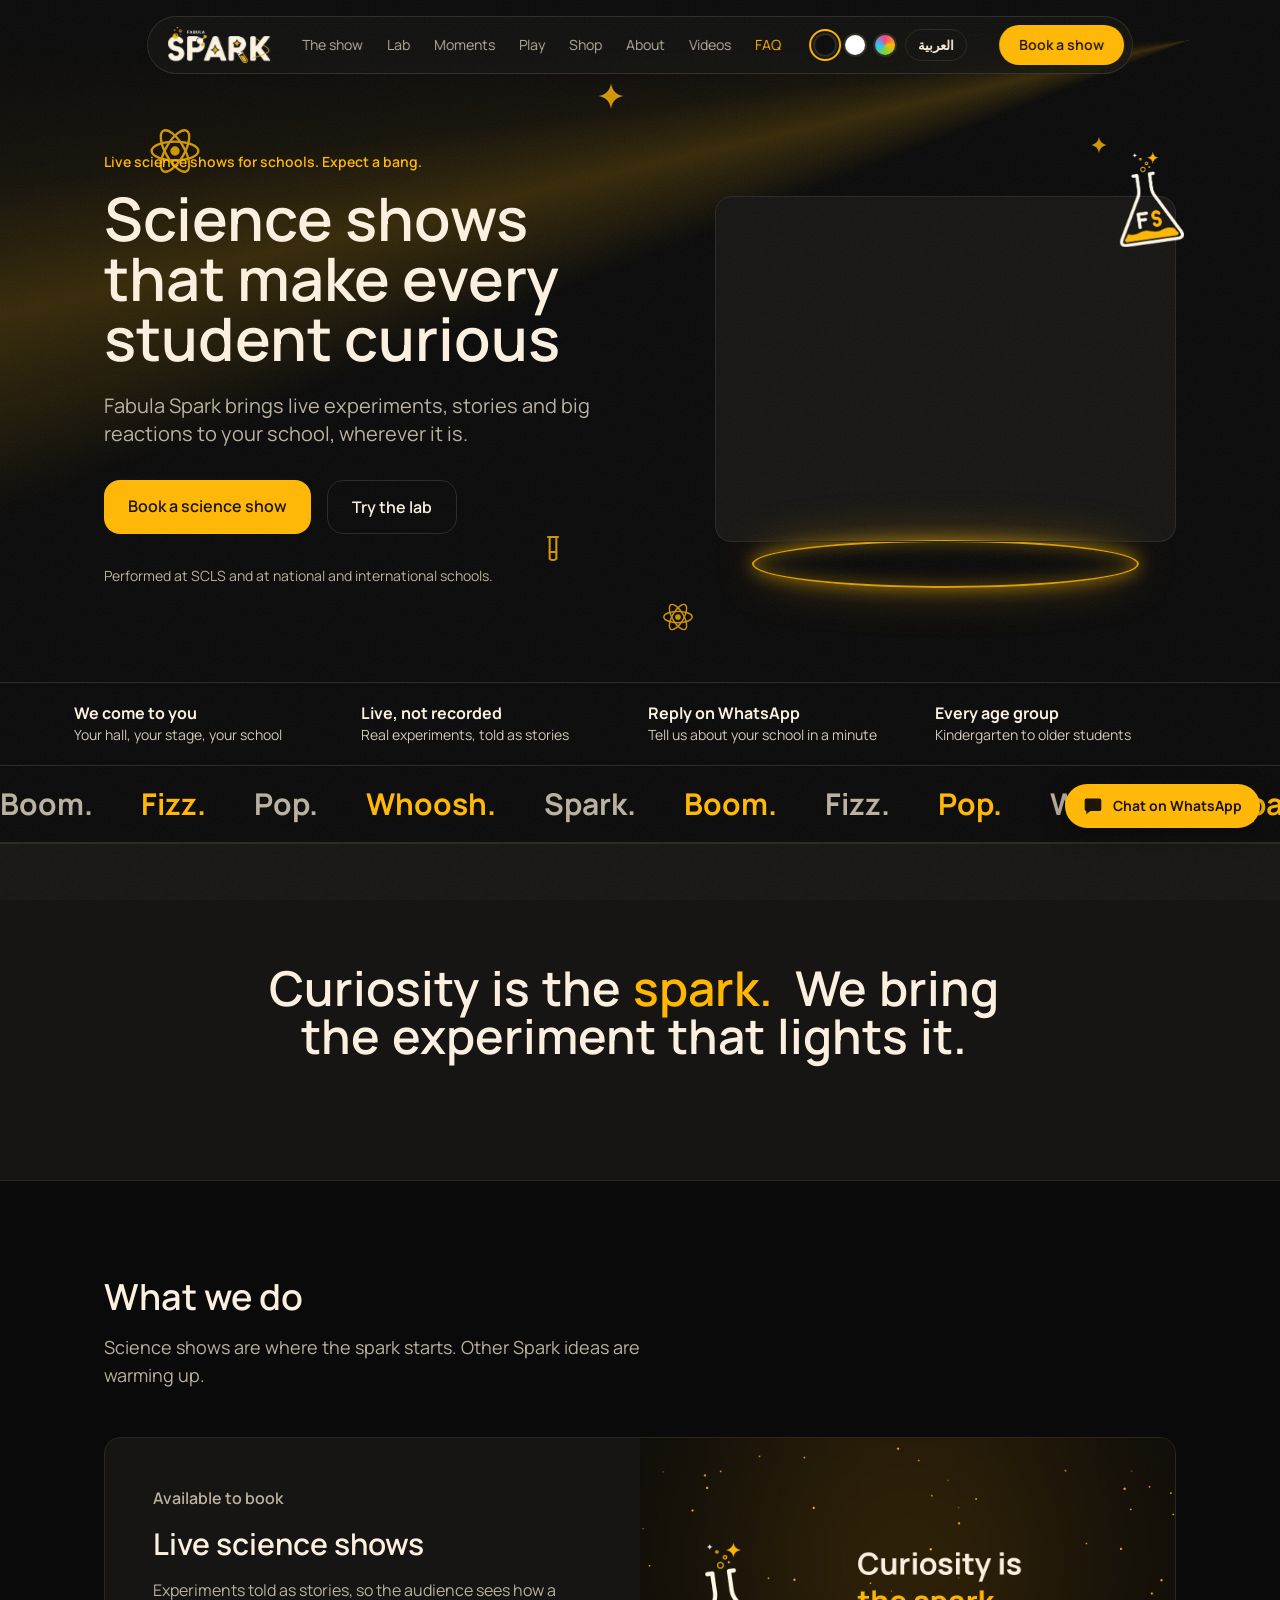
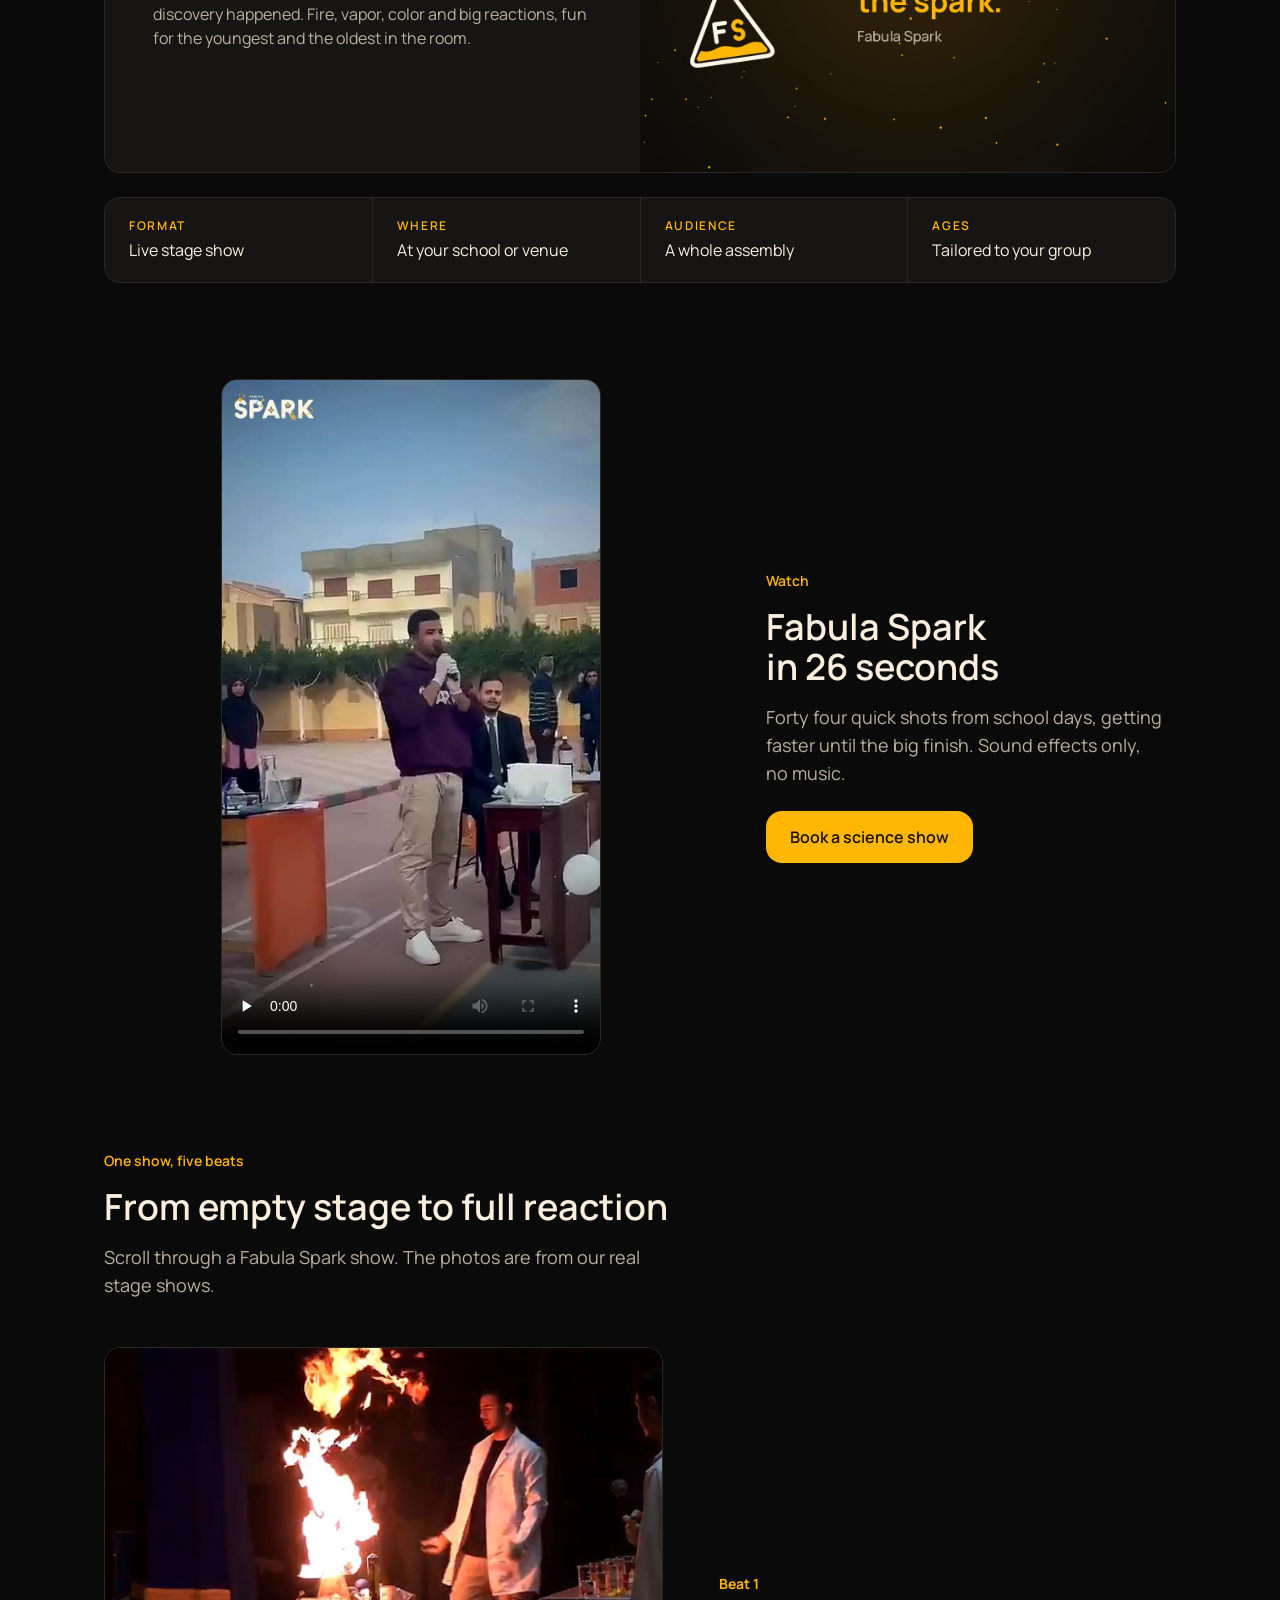
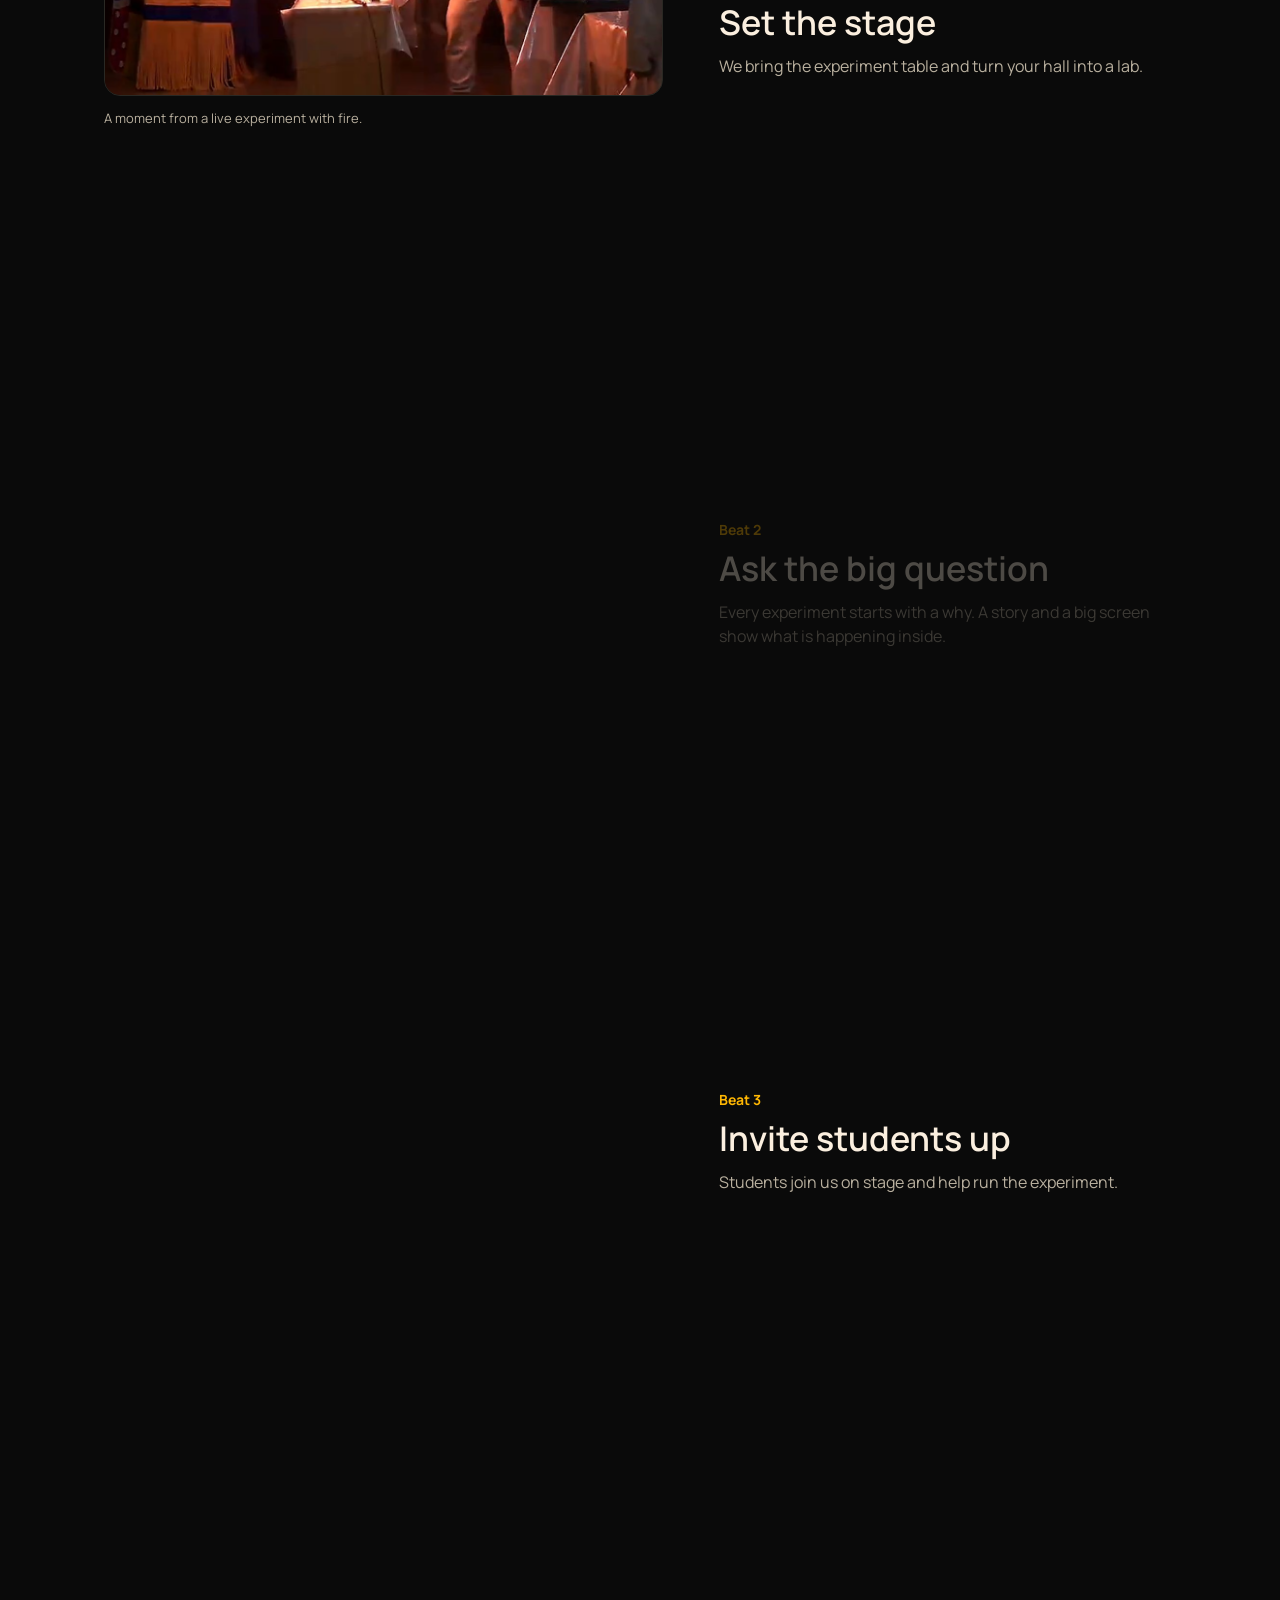
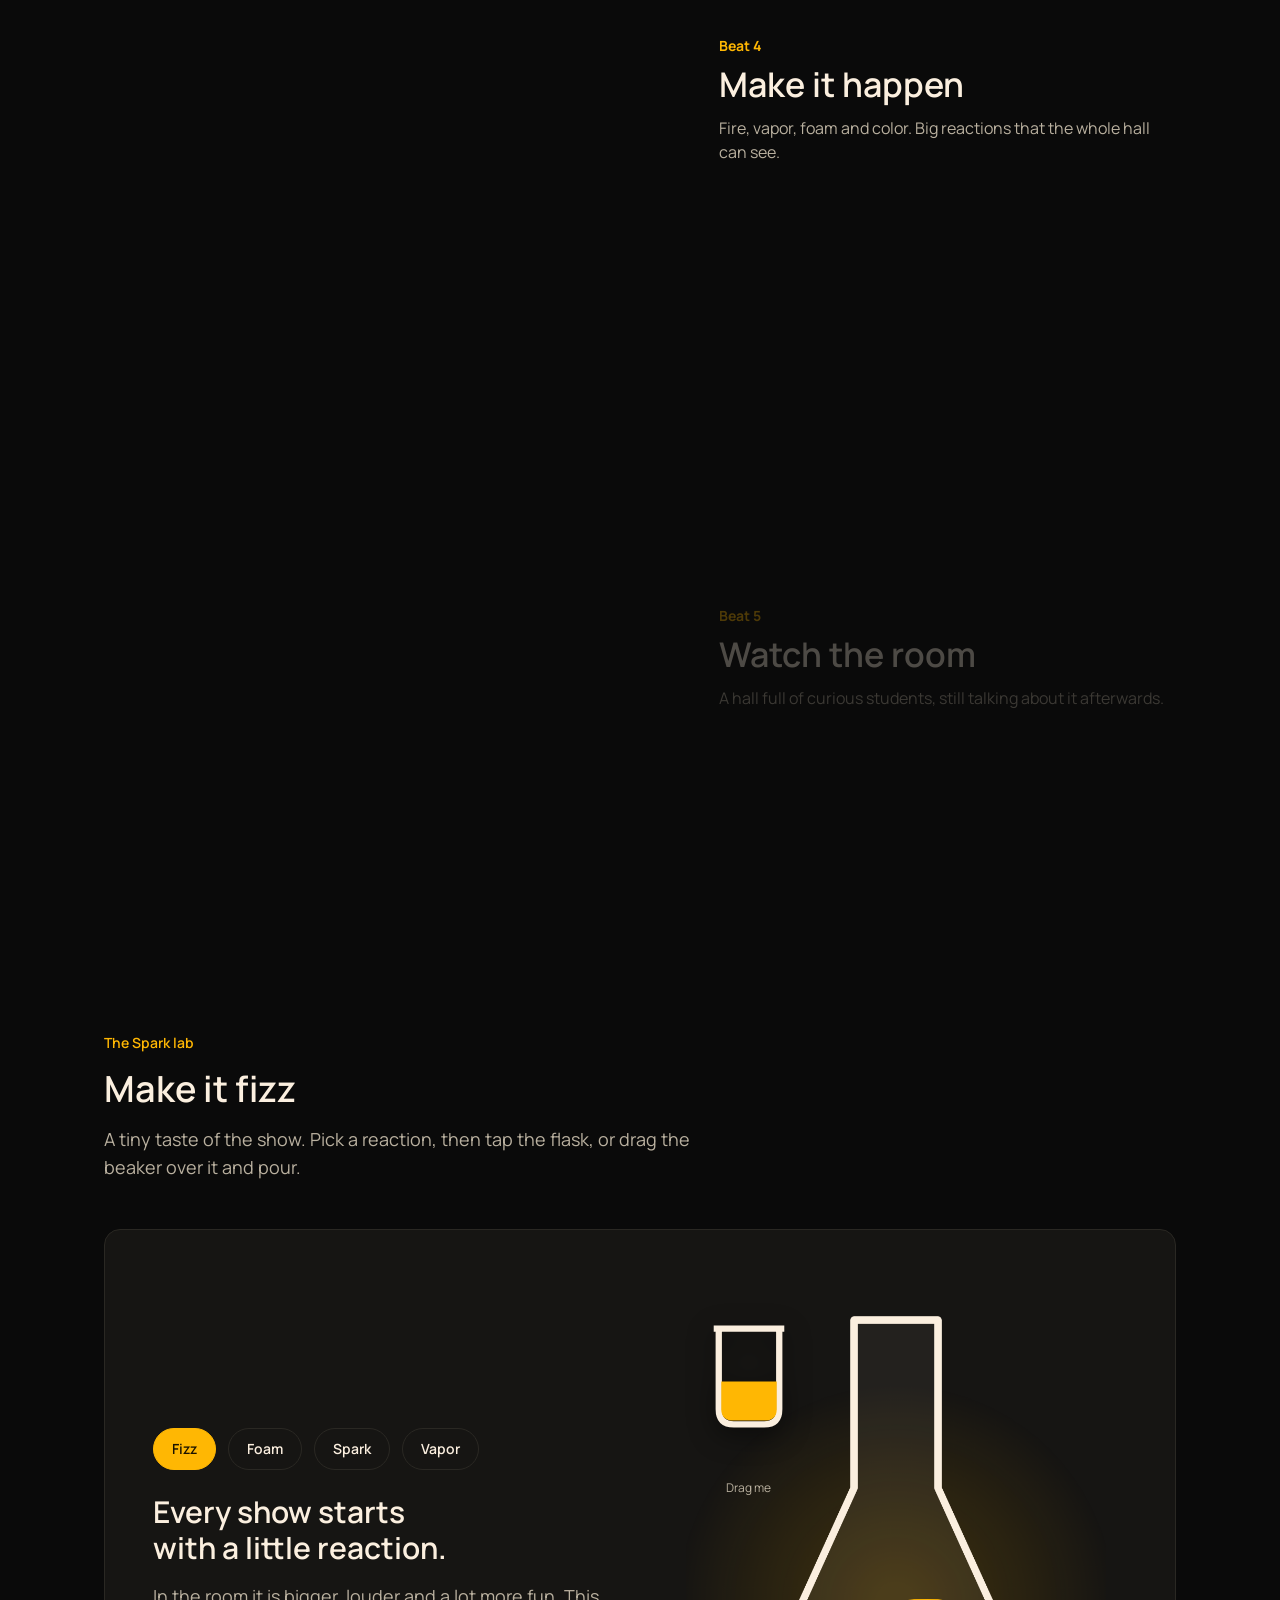
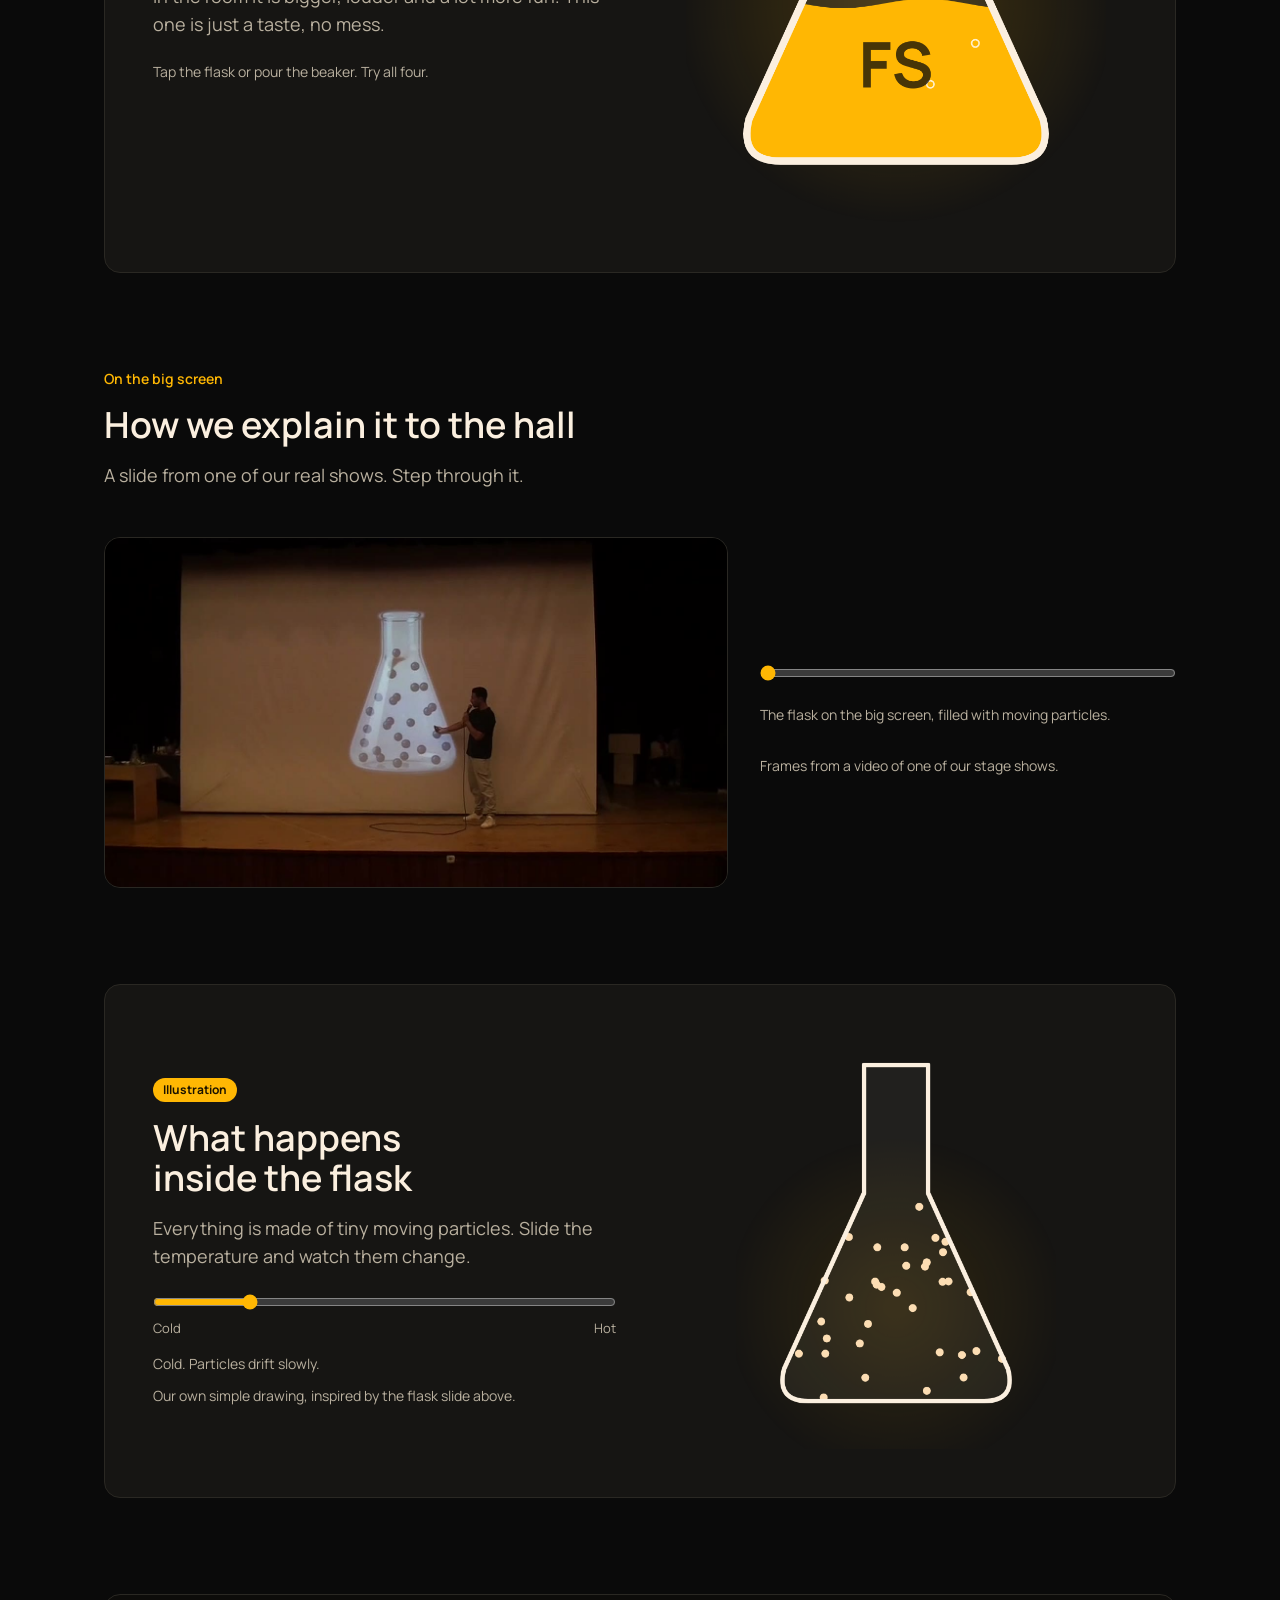
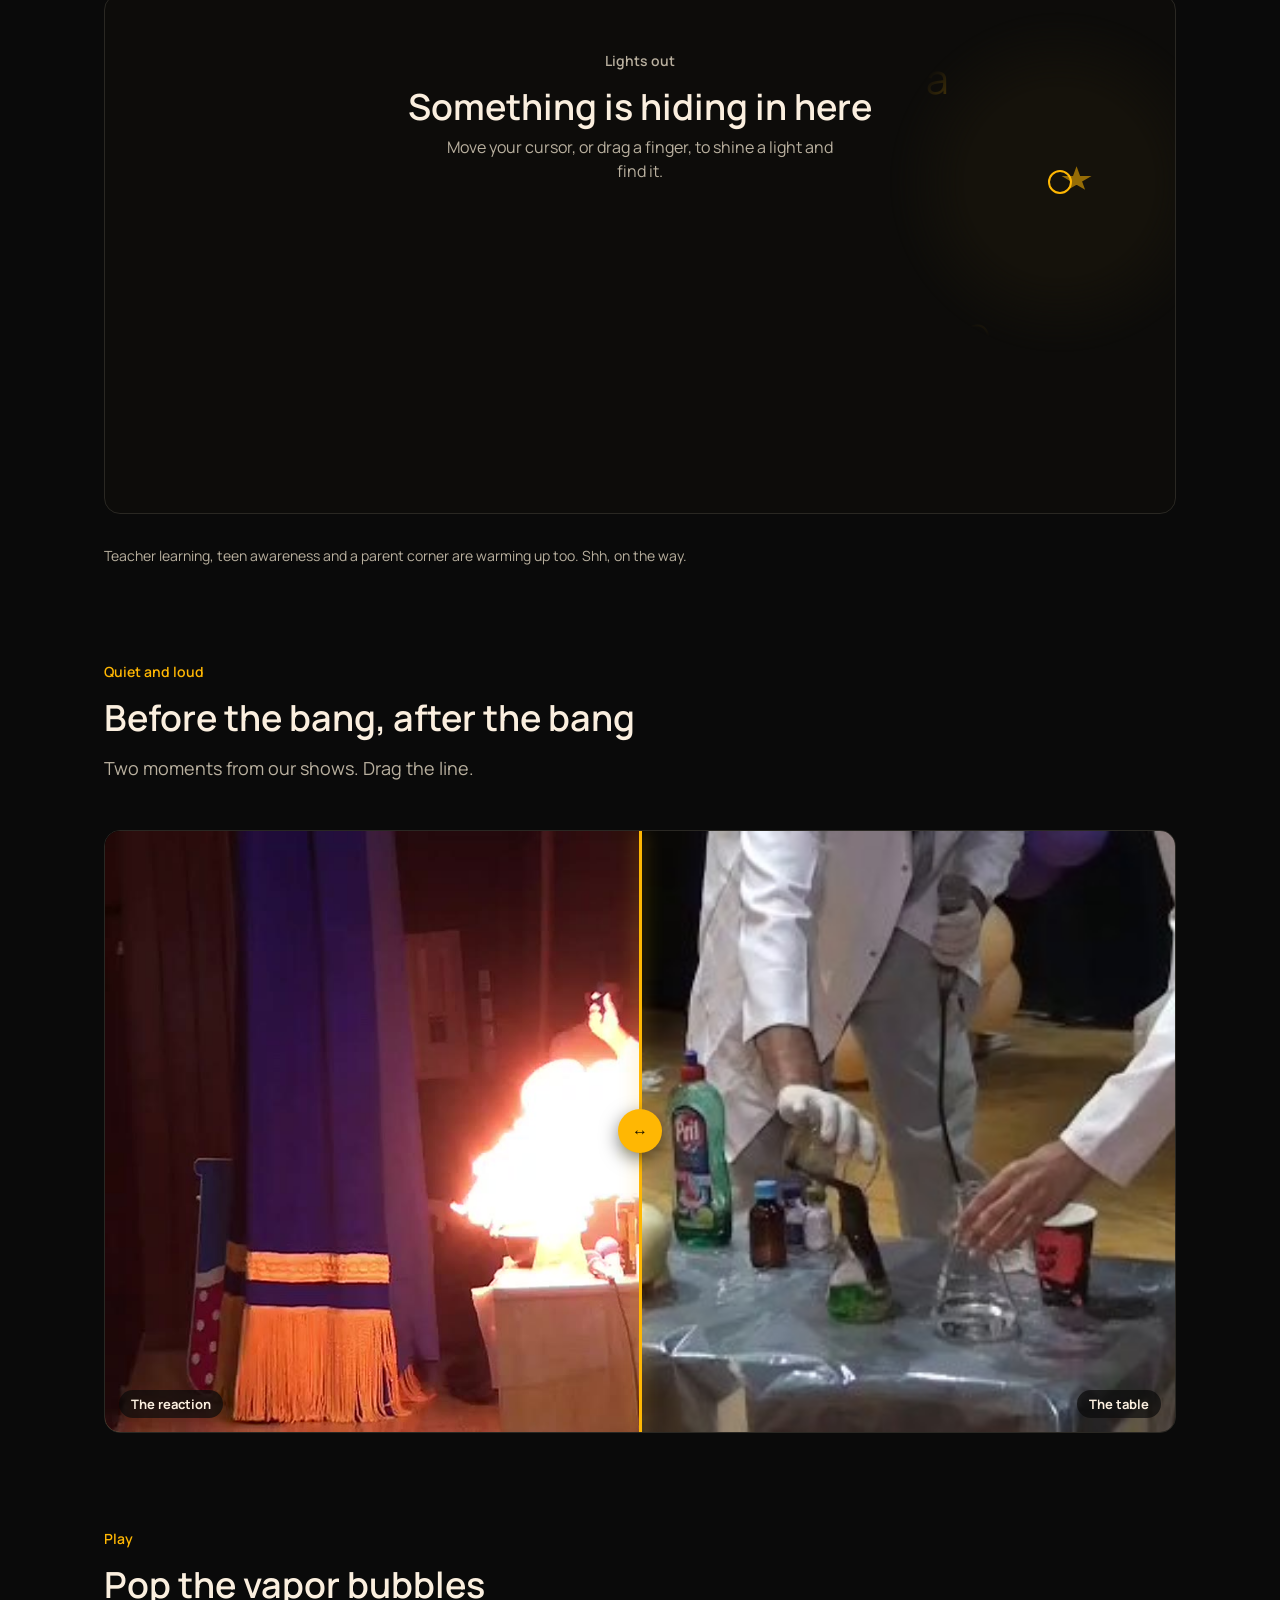
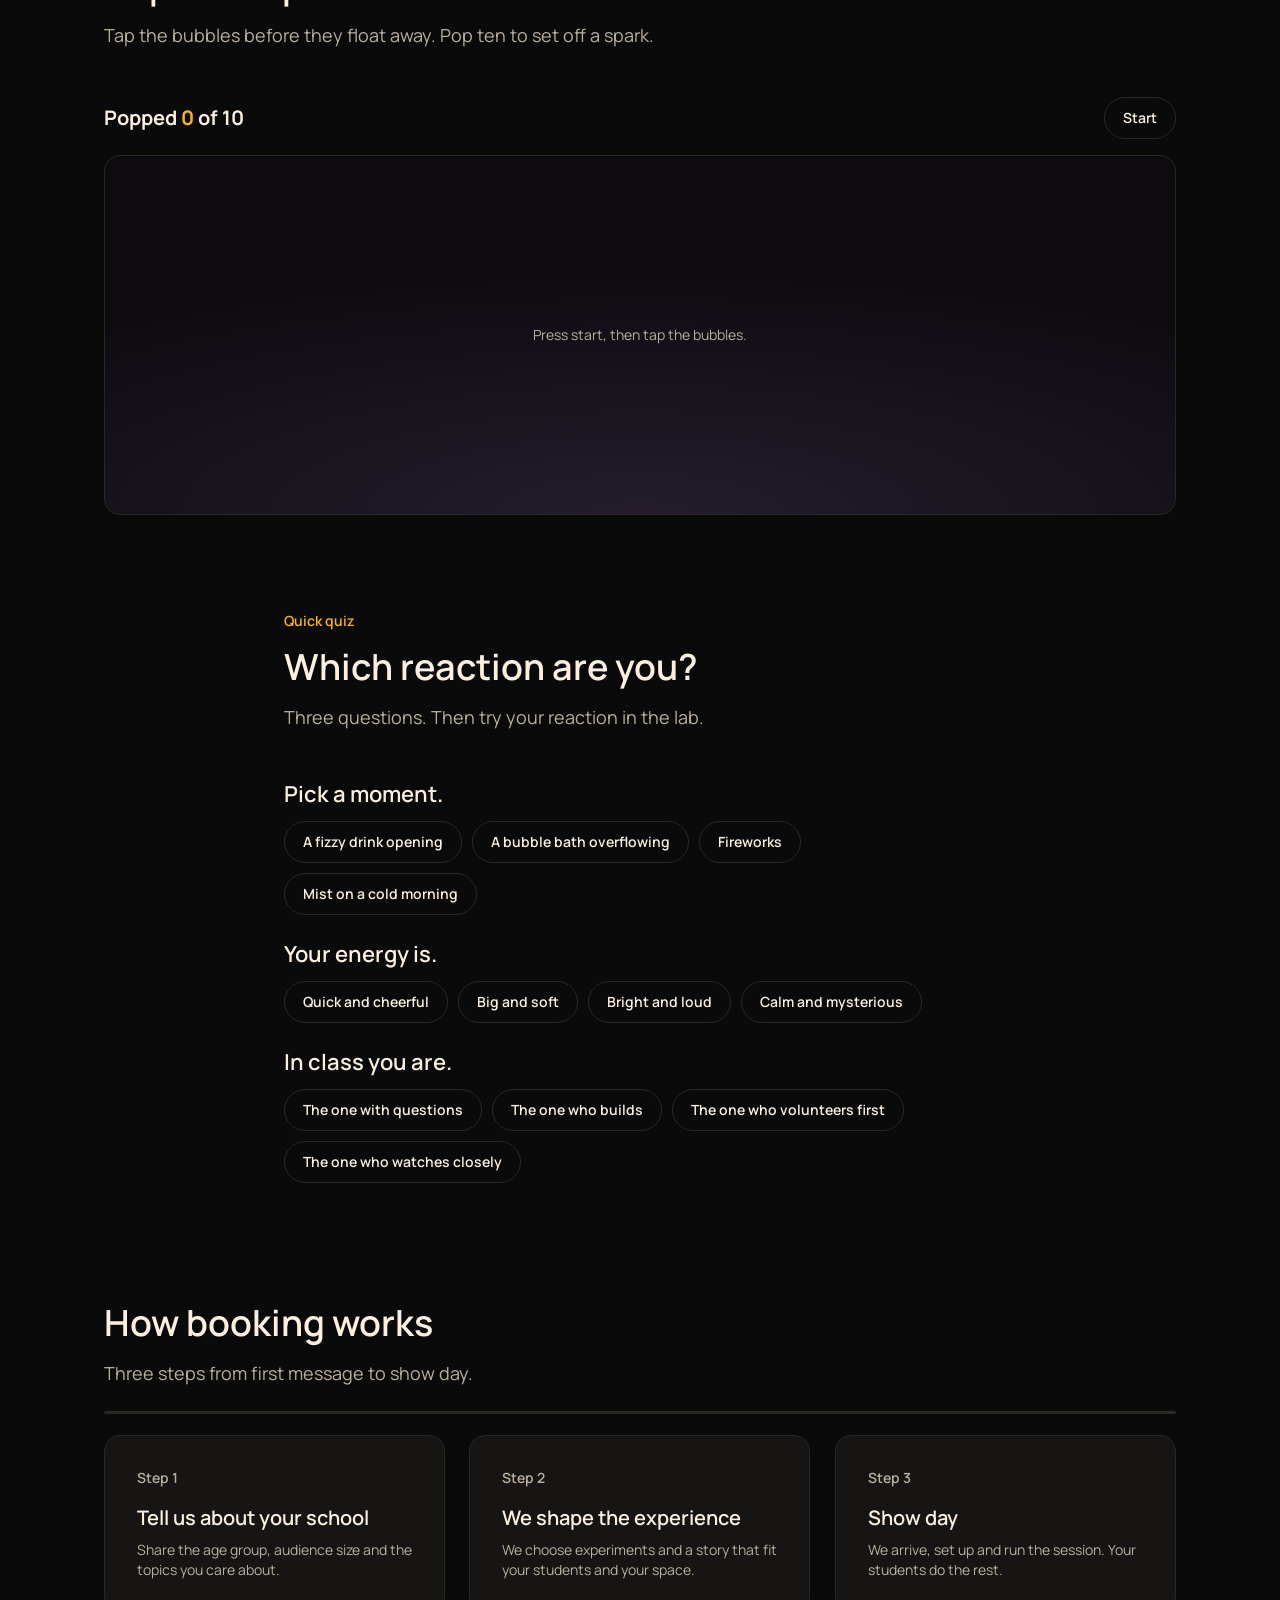
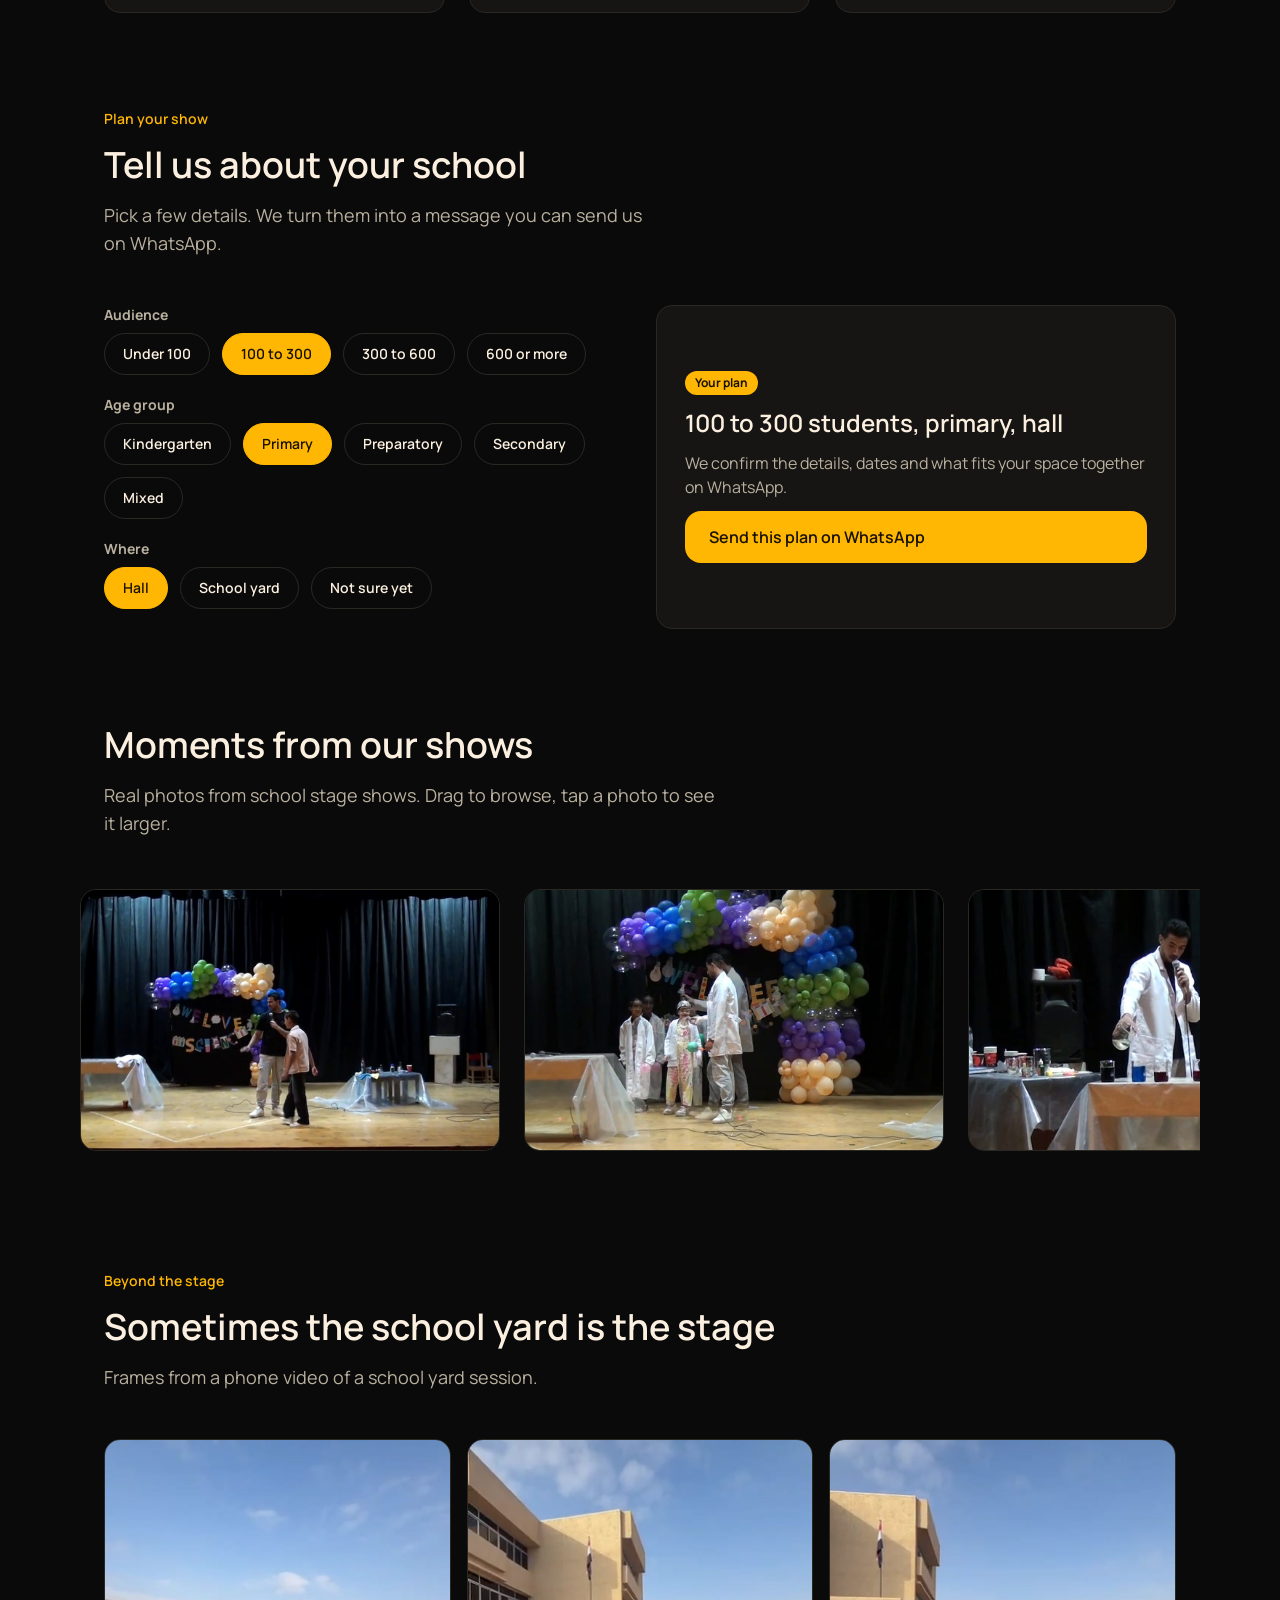
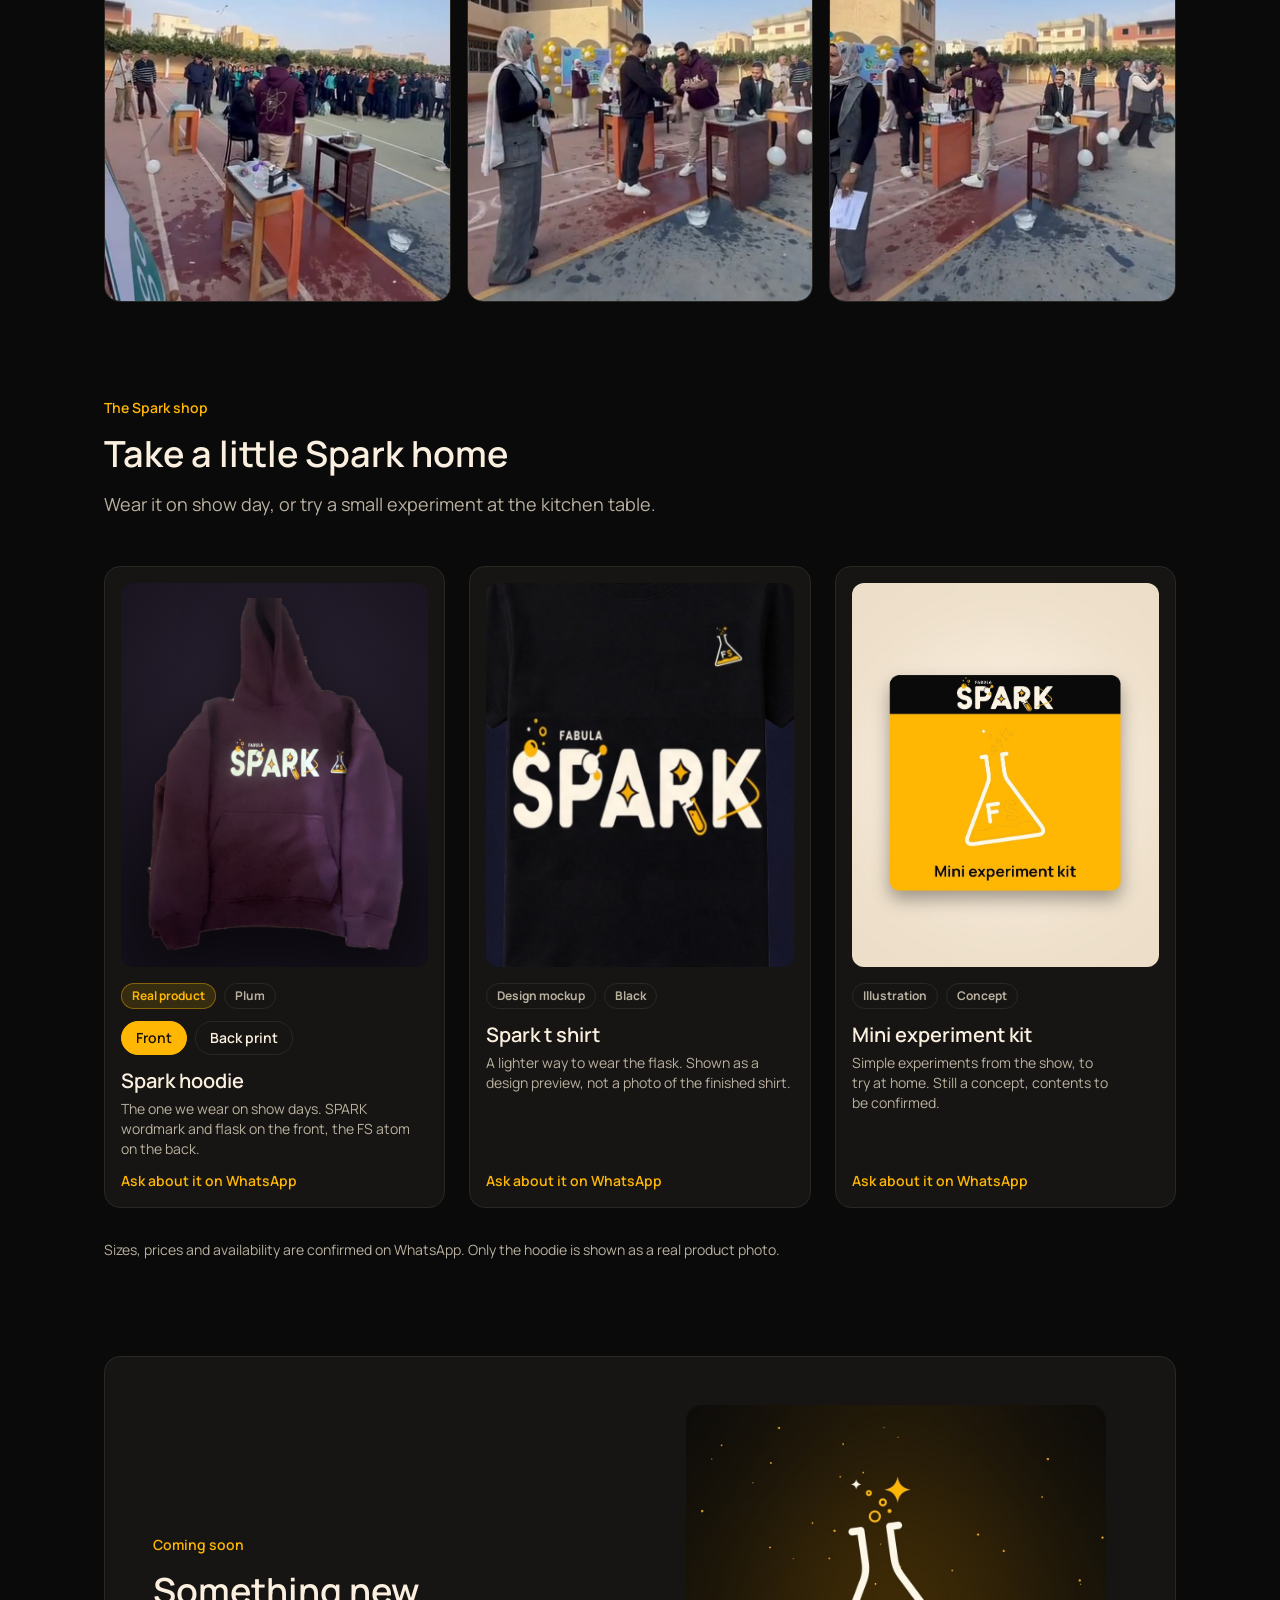
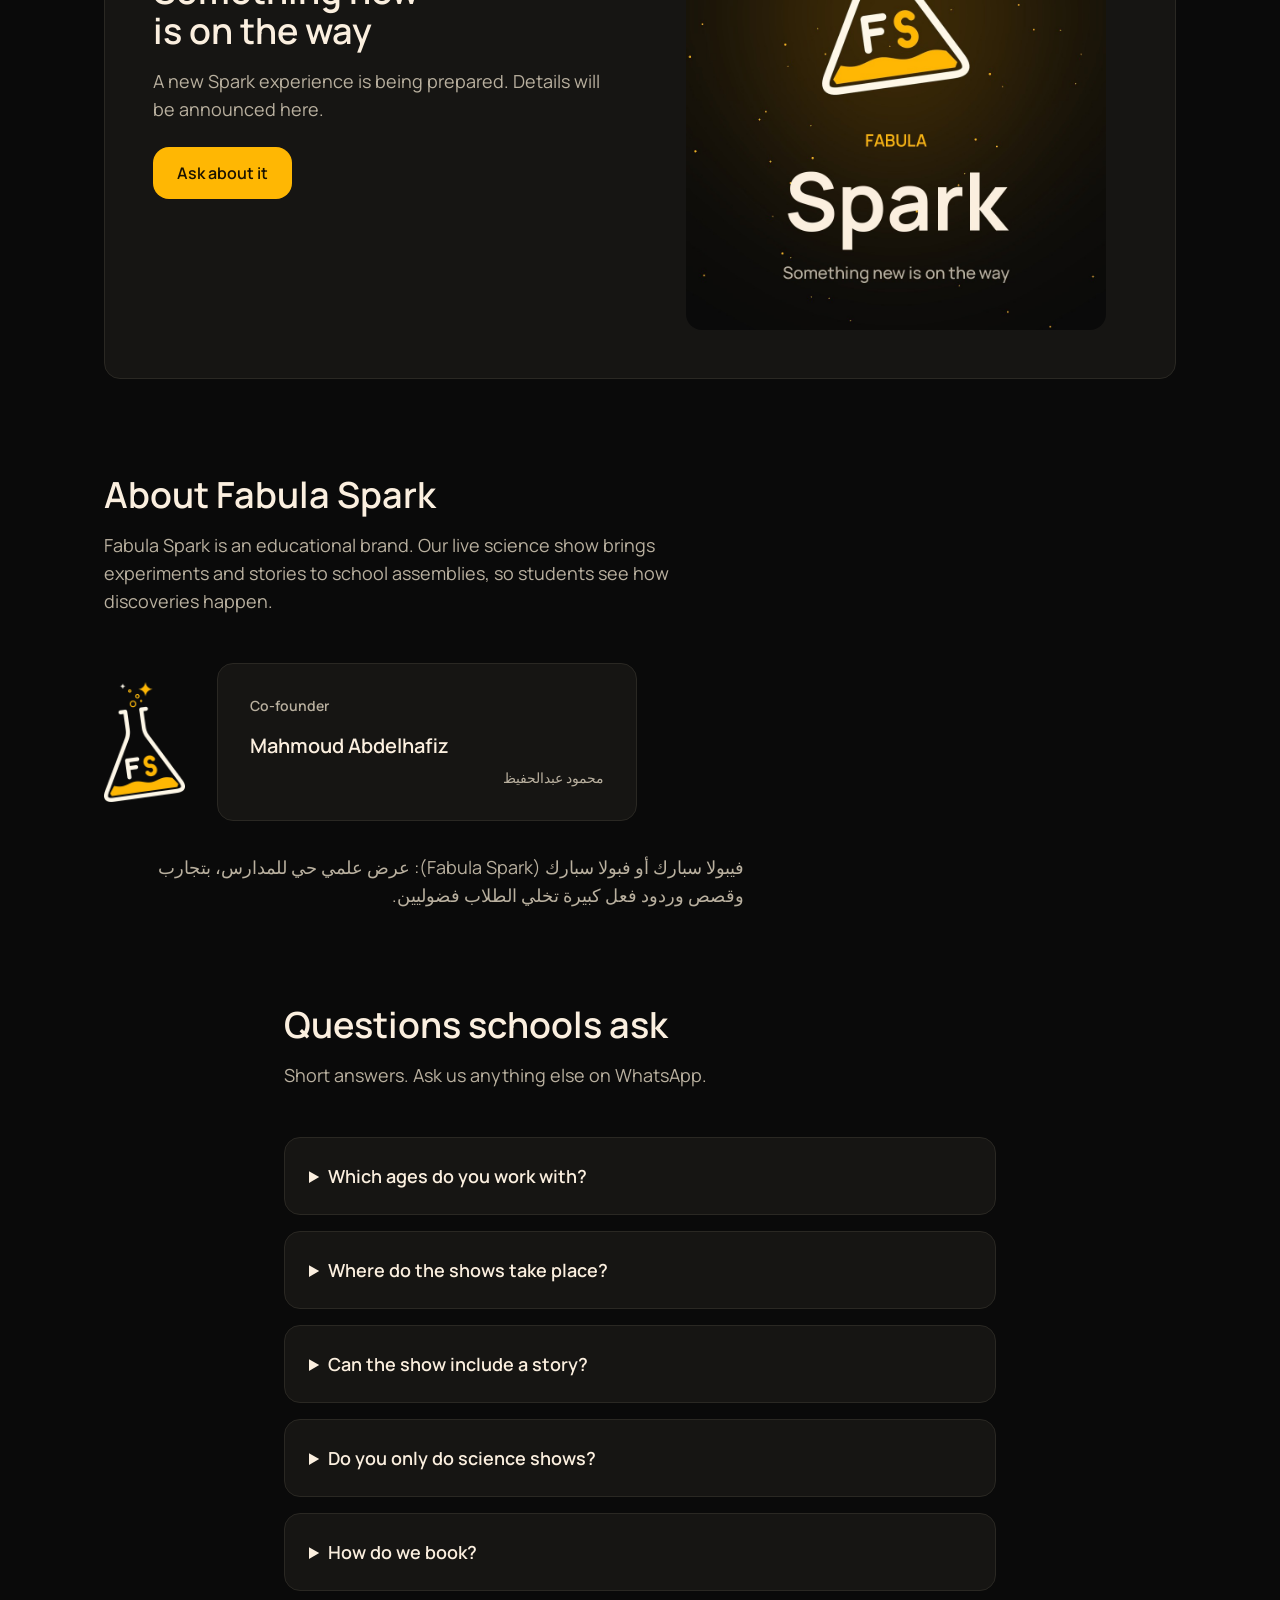
==== commit 2c22ecb0: "v9: fix tagline box bug, footer alignment, remove duplicate booking form, video earlier, hide hero d" ====
--- a/index.html
+++ b/index.html
@@ -48,7 +48,7 @@
 .tag{padding:120px 0;text-align:center;background:var(--card);border-top:1px solid var(--line);border-bottom:1px solid var(--line)}
 .tag p{font-size:48px;line-height:1;font-weight:600;text-wrap:balance;max-width:820px;margin:0 auto}
 .tag .w{opacity:.3;transition:opacity 600ms var(--ease),color 600ms var(--ease);display:inline-block;margin-right:.25em}
-.tag .w.on{opacity:1}.tag .w.sp.on{color:var(--accent)}
+.tag .w.on{opacity:1}.tag .w.hl.on{color:var(--accent)}
 h2{font-size:36px;line-height:40px;margin-bottom:16px}
 .lead{font-size:18px;line-height:28px;color:var(--muted);max-width:640px;margin-bottom:48px}
 .grid{display:grid;grid-template-columns:repeat(3,1fr);gap:24px}
@@ -69,7 +69,7 @@
 .final{text-align:center;background:linear-gradient(135deg,#2e2203,#161513);border-radius:var(--r);padding:80px 24px;border:1px solid var(--line)}
 .final h2{font-size:48px;line-height:1;max-width:720px;margin:0 auto 24px}
 .final p{color:var(--muted);margin-bottom:32px}
-footer{padding:48px 0;color:var(--muted);font-size:14px;line-height:20px;display:flex;justify-content:space-between;align-items:center;flex-wrap:wrap;gap:16px}
+footer{max-width:1120px;margin:0 auto;padding:48px 24px;color:var(--muted);font-size:14px;line-height:20px;display:flex;justify-content:space-between;align-items:center;flex-wrap:wrap;gap:16px}
 .js .rv{opacity:0;transform:translateY(32px);transition:opacity 700ms var(--ease),transform 700ms var(--ease);transition-delay:var(--d,0ms)}
 .js .rv.in{opacity:1;transform:none}
 .he{animation:rise 800ms var(--ease) both;animation-delay:var(--d,0ms)}
@@ -317,7 +317,7 @@
 html[data-theme=kids] section:nth-of-type(4n+1){background:#d6f3ff}
 html[data-theme=kids] section:nth-of-type(4n+3){background:#ffe0ee}
 html[data-theme=kids] section:nth-of-type(4n+2){background:#e4f9c9}
-html[data-theme=kids] .tag{background:#ff9d2e;border-color:#1d2b53}html[data-theme=kids] .tag p{color:#1d2b53}html[data-theme=kids] .tag .w.sp.on{color:#fff}
+html[data-theme=kids] .tag{background:#ff9d2e;border-color:#1d2b53}html[data-theme=kids] .tag p{color:#1d2b53}html[data-theme=kids] .tag .w.hl.on{color:#fff}
 html[data-theme=kids] .marq{background:#27c3ff;border-color:#1d2b53}html[data-theme=kids] .marq span{color:#1d2b53!important}
 html[data-theme=kids] .qs{border-color:#1d2b53;background:#fff}html[data-theme=kids] .qs p{color:var(--muted)}html[data-theme=kids] .qs b{color:var(--text)}
 html[data-theme=kids] .card,html[data-theme=kids] .feature,html[data-theme=kids] .prod,html[data-theme=kids] details{border:3px solid #1d2b53;box-shadow:0 6px 0 #1d2b53}
@@ -352,6 +352,8 @@
 html[dir=rtl] .tl{direction:ltr}html[dir=rtl] h1{line-height:1.2}html[dir=rtl] h2,html[dir=rtl] h3{line-height:1.3}
 html[dir=rtl] .wa{right:auto;left:20px}
 html[dir=rtl] .eyebrow,html[dir=rtl] .hint{letter-spacing:0}
+@media(max-width:820px){footer{padding-bottom:104px}}
+@media(max-width:820px){.hero .float{display:none}}
 </style>
 </head>
 <body>
@@ -359,7 +361,7 @@
 <div class="prog" id="prog"></div>
 <div class="cursorlight" id="cl"></div>
 <canvas id="trail"></canvas>
-<nav class="nav"><a href="#"><img src="wordmark.png" alt="Fabula Spark"></a><div class="menu"><a href="#beats">The show</a><a href="#lab">Lab</a><a href="#gallery">Moments</a><a href="#play">Play</a><a href="#shop">Shop</a><a href="#team">About</a><a href="#watch">Videos</a><a href="#faq">FAQ</a></div><div class="tools"><div class="sw" role="group" aria-label="Theme"><button type="button" class="s-d" data-th="dark" aria-label="Dark theme"></button><button type="button" class="s-l" data-th="light" aria-label="Light theme"></button><button type="button" class="s-k" data-th="kids" aria-label="Colorful kids theme"></button></div><button type="button" class="tb" id="langb" aria-label="Switch language">العربية</button></div><a class="btn mag" href="#inquiry">Book a show</a></nav>
+<nav class="nav"><a href="#"><img src="wordmark.png" alt="Fabula Spark"></a><div class="menu"><a href="#beats">The show</a><a href="#lab">Lab</a><a href="#gallery">Moments</a><a href="#play">Play</a><a href="#shop">Shop</a><a href="#team">About</a><a href="#watch">Videos</a><a href="#faq">FAQ</a></div><div class="tools"><div class="sw" role="group" aria-label="Theme"><button type="button" class="s-d" data-th="dark" aria-label="Dark theme"></button><button type="button" class="s-l" data-th="light" aria-label="Light theme"></button><button type="button" class="s-k" data-th="kids" aria-label="Colorful kids theme"></button></div><button type="button" class="tb" id="langb" aria-label="Switch language">العربية</button></div><a class="btn mag" href="#planner">Book a show</a></nav>
 <a class="wa" id="wa" href="https://wa.me/201018637476?text=Hello%20Fabula%20Spark%2C%20I%20have%20a%20question." target="_blank" rel="noopener" aria-label="Chat on WhatsApp"><svg viewBox="0 0 24 24" fill="currentColor"><path d="M4 3h16a2 2 0 0 1 2 2v11a2 2 0 0 1-2 2H9l-5 4v-4a2 2 0 0 1-2-2V5a2 2 0 0 1 2-2z"/></svg><span>Chat on WhatsApp</span></a>
 <main id="main">
 <div class="wrap">
@@ -370,7 +372,7 @@
   <p class="eyebrow he" style="--d:100ms">Live science shows for schools. Expect a bang.</p>
   <h1 class="he" style="--d:200ms">Science shows that make every student curious</h1>
   <p class="sub he" style="--d:350ms">Fabula Spark brings live experiments, stories and big reactions to your school, wherever it is.</p>
-  <div class="cta he" style="--d:500ms"><a class="btn mag" href="#inquiry">Book a science show</a><a class="btn ghost mag" href="#lab">Try the lab</a></div>
+  <div class="cta he" style="--d:500ms"><a class="btn mag" href="#planner">Book a science show</a><a class="btn ghost mag" href="#lab">Try the lab</a></div>
   <p class="proof he" style="--d:650ms">Performed at SCLS and at national and international schools.</p>
  </div>
  <div class="visual he tilt" style="--d:300ms" data-tilt><img class="flaskfloat" src="flask.png" alt="" style="height:auto"><div class="vi"><img src="h1.jpg" alt="A column of vapor rising on stage during a Fabula Spark science show"><img src="g3.jpg" alt="A presenter and two students at an experiment table on stage" loading="lazy"><img src="g9.jpg" alt="A burst of fire during a stage experiment" loading="lazy"><img src="g2.jpg" alt="Presenters and students under a balloon arch on a school stage" loading="lazy"></div></div>
@@ -379,13 +381,18 @@
 
 <div class="qs" role="list"><div class="gi"><p role="listitem"><b>We come to you</b><span>Your hall, your stage, your school</span></p><p role="listitem"><b>Live, not recorded</b><span>Real experiments, told as stories</span></p><p role="listitem"><b>Reply on WhatsApp</b><span>Tell us about your school in a minute</span></p><p role="listitem"><b>Every age group</b><span>Kindergarten to older students</span></p></div></div>
 <div class="marq" aria-hidden="true"><div><span>Boom.</span><span>Fizz.</span><span>Pop.</span><span>Whoosh.</span><span>Spark.</span><span>Boom.</span><span>Fizz.</span><span>Pop.</span><span>Whoosh.</span><span>Spark.</span><span>Boom.</span><span>Fizz.</span><span>Pop.</span><span>Whoosh.</span><span>Spark.</span><span>Boom.</span><span>Fizz.</span><span>Pop.</span><span>Whoosh.</span><span>Spark.</span></div></div>
-<div class="tag"><div class="wrap"><p id="tl"><span class="w">Curiosity</span><span class="w">is</span><span class="w">the</span><span class="w sp">spark.</span> <span class="w">We</span><span class="w">bring</span><span class="w">the</span><span class="w">experiment</span><span class="w">that</span><span class="w">lights</span><span class="w">it.</span></p></div></div>
+<div class="tag"><div class="wrap"><p id="tl"><span class="w">Curiosity</span><span class="w">is</span><span class="w">the</span><span class="w hl">spark.</span> <span class="w">We</span><span class="w">bring</span><span class="w">the</span><span class="w">experiment</span><span class="w">that</span><span class="w">lights</span><span class="w">it.</span></p></div></div>
 
 <section id="what"><div class="wrap">
  <h2 class="rv">What we do</h2>
  <p class="lead rv" style="--d:80ms">Science shows are where the spark starts. Other Spark ideas are warming up.</p>
  <div class="feature rv" style="--d:120ms"><div class="t"><p class="eyebrow">Available to book</p><h3>Live science shows</h3><p>Experiments told as stories, so the audience sees how a discovery happened. Fire, vapor, color and big reactions, fun for the youngest and the oldest in the room.</p></div><img src="poster3.jpg" alt="Fabula Spark card reading Curiosity is the spark"></div>
  <div class="atg rv"><div><b>Format</b><span>Live stage show</span></div><div><b>Where</b><span>At your school or venue</span></div><div><b>Audience</b><span>A whole assembly</span></div><div><b>Ages</b><span>Tailored to your group</span></div></div>
+</div></section>
+
+<section id="watch" style="padding-top:0"><div class="wrap vid">
+ <div class="vcard rv" style="max-width:380px;justify-self:center;width:100%"><video controls preload="none" playsinline poster="poster_fast.jpg"><source src="video_fast.mp4" type="video/mp4"></video></div>
+ <div class="rv" style="--d:120ms"><p class="eyebrow">Watch</p><h2>Fabula Spark in 26 seconds</h2><p class="lead" style="margin-bottom:24px">Forty four quick shots from school days, getting faster until the big finish. Sound effects only, no music.</p><a class="btn mag" href="#planner">Book a science show</a></div>
 </div></section>
 
 <section id="beats" style="padding-top:0"><div class="wrap">
@@ -591,39 +598,7 @@
 
 
 
-<section id="inquiry" style="padding-top:0"><div class="wrap">
- <div class="wiz rv">
-  <div>
-   <p class="eyebrow">Plan your show</p>
-   <h2>Tell us what you need</h2>
-   <p class="lead" style="margin-bottom:0">Four quick steps. Your answers become a WhatsApp message to us, ready to send.</p>
-   <div class="dots" id="dots" aria-hidden="true"><i class="on"></i><i></i><i></i><i></i></div>
-   <p class="pvl">Your message so far</p>
-   <div class="pvb" id="pv" aria-live="polite"></div>
-   <div class="ctl"><a href="https://wa.me/201018637476" target="_blank" rel="noopener">WhatsApp +20 101 863 7476</a><span>The message opens in WhatsApp for you to send. We do not store anything on this page.</span></div>
-  </div>
-  <form id="wz" novalidate>
-   <fieldset class="st on" data-s="1"><legend>Who is asking?</legend>
-    <div class="fld"><label for="w1">Your name</label><input id="w1" autocomplete="name" required></div>
-    <div class="fld"><label>I am a</label><div class="opts"><label><input type="radio" name="role" value="School or teacher" checked><span>School or teacher</span></label><label><input type="radio" name="role" value="Parent"><span>Parent</span></label><label><input type="radio" name="role" value="Other"><span>Other</span></label></div></div></fieldset>
-   <fieldset class="st" data-s="2"><legend>What do you need?</legend>
-    <div class="opts"><label><input type="radio" name="topic" value="Book a science show" checked><span>Book a science show</span></label><label><input type="radio" name="topic" value="Ask a question"><span>Ask a question</span></label><label><input type="radio" name="topic" value="Shop request"><span>Shop request</span></label><label><input type="radio" name="topic" value="Something else"><span>Something else</span></label></div>
-    <div class="fld"><label for="w2">School or organization (optional)</label><input id="w2" autocomplete="organization"></div></fieldset>
-   <fieldset class="st" data-s="3"><legend>About the audience</legend>
-    <div class="fld"><label>Age group</label><div class="opts"><label><input type="radio" name="age" value="Kindergarten" checked><span>Kindergarten</span></label><label><input type="radio" name="age" value="Primary"><span>Primary</span></label><label><input type="radio" name="age" value="Preparatory"><span>Preparatory</span></label><label><input type="radio" name="age" value="Secondary"><span>Secondary</span></label><label><input type="radio" name="age" value="Mixed"><span>Mixed</span></label></div></div>
-    <div class="fld"><label for="w3">How many students</label><select id="w3"><option>Not sure yet</option><option>Under 50</option><option>50 to 150</option><option>150 to 400</option><option>Over 400</option></select></div>
-    <div class="fld"><label for="w4">Preferred date (optional)</label><input id="w4" type="date"></div></fieldset>
-   <fieldset class="st" data-s="4"><legend>Anything else?</legend>
-    <div class="fld"><label for="w5">Message (optional)</label><textarea id="w5" placeholder="Topics you care about, the venue, questions"></textarea></div></fieldset>
-   <div class="wnav"><button class="btn ghost" type="button" id="wb" style="font-family:inherit;cursor:pointer;display:none">Back</button><button class="btn mag" type="button" id="wn" style="border:0;font-family:inherit;cursor:pointer">Next</button><button class="btn mag" type="submit" id="ws" style="border:0;font-family:inherit;cursor:pointer;display:none">Send on WhatsApp</button><button class="btn ghost" type="button" id="wc" style="font-family:inherit;cursor:pointer;display:none">Copy message</button></div>
-   <p class="pvl" id="wst" aria-live="polite"></p>
-  </form>
- </div>
-</div></section>
-<section id="watch" style="padding-top:0"><div class="wrap vid">
- <div class="vcard rv" style="max-width:380px;justify-self:center;width:100%"><video controls preload="none" playsinline poster="poster_fast.jpg"><source src="video_fast.mp4" type="video/mp4"></video></div>
- <div class="rv" style="--d:120ms"><p class="eyebrow">Watch</p><h2>Fabula Spark in 26 seconds</h2><p class="lead" style="margin-bottom:24px">Forty four quick shots from school days, getting faster until the big finish. Sound effects only, no music.</p><a class="btn mag" href="#inquiry">Book a science show</a></div>
-</div></section>
+
 
 <section id="contact" style="padding-top:0"><div class="wrap">
  <div class="final rv">
@@ -634,7 +609,7 @@
  </main>
 <footer><img src="wordmark.png" alt="Fabula Spark" style="height:48px;width:auto"><a href="https://wa.me/201018637476" target="_blank" rel="noopener">WhatsApp +20 101 863 7476</a></footer>
 </div></section>
-<div class="mbar"><a class="btn" href="#inquiry">Book a show</a><a class="btn ghost" href="https://wa.me/201018637476?text=Hello%20Fabula%20Spark%2C%20I%20would%20like%20to%20book%20a%20science%20show." target="_blank" rel="noopener">WhatsApp</a></div>
+<div class="mbar"><a class="btn" href="#planner">Book a show</a><a class="btn ghost" href="https://wa.me/201018637476?text=Hello%20Fabula%20Spark%2C%20I%20would%20like%20to%20book%20a%20science%20show." target="_blank" rel="noopener">WhatsApp</a></div>
 <dialog id="lb" aria-label="Photo viewer"><div class="in"><img id="lbi" alt=""></div><button class="x" aria-label="Close">&#10005;</button><button class="pv" aria-label="Previous photo">&#8592;</button><button class="nx" aria-label="Next photo">&#8594;</button><p id="lbc"></p></dialog>
 <script>
 (function(){
@@ -861,7 +836,8 @@
 var EN_TITLE=document.title;
 function setLang(l,save){lang=l;root.lang=l;root.dir=l==='ar'?'rtl':'ltr';
  if(l==='ar'&&!document.getElementById('arfont')){var k=document.createElement('link');k.id='arfont';k.rel='stylesheet';k.href='https://fonts.googleapis.com/css2?family=Tajawal:wght@400;500;700;800&display=swap';document.head.appendChild(k)}
- apply();if(l==='en')document.title=EN_TITLE;(window.FSUPD||[]).forEach(function(f){try{f()}catch(e){}});
+ apply();if(l==='en')document.title=EN_TITLE;var MD=document.querySelector('meta[name=description]');if(MD){if(window.__mdEn===undefined)window.__mdEn=MD.content;MD.content=l==='ar'?'فيبولا سبارك بتقدم عروض علمية حية للمدارس: تجارب وقصص وردود فعل كبيرة تخلي الطلاب فضوليين. احجز عرض علمي على واتساب.':window.__mdEn}
+(window.FSUPD||[]).forEach(function(f){try{f()}catch(e){}});
  var b=document.getElementById('langb');b.textContent=l==='ar'?'English':'العربية';b.setAttribute('aria-label',l==='ar'?'Switch to English':'التبديل إلى العربية');
  if(save)try{localStorage.setItem('fs_lang',l)}catch(e){}}
 function setTheme(t,save){if(t==='dark')root.removeAttribute('data-theme');else root.setAttribute('data-theme',t);
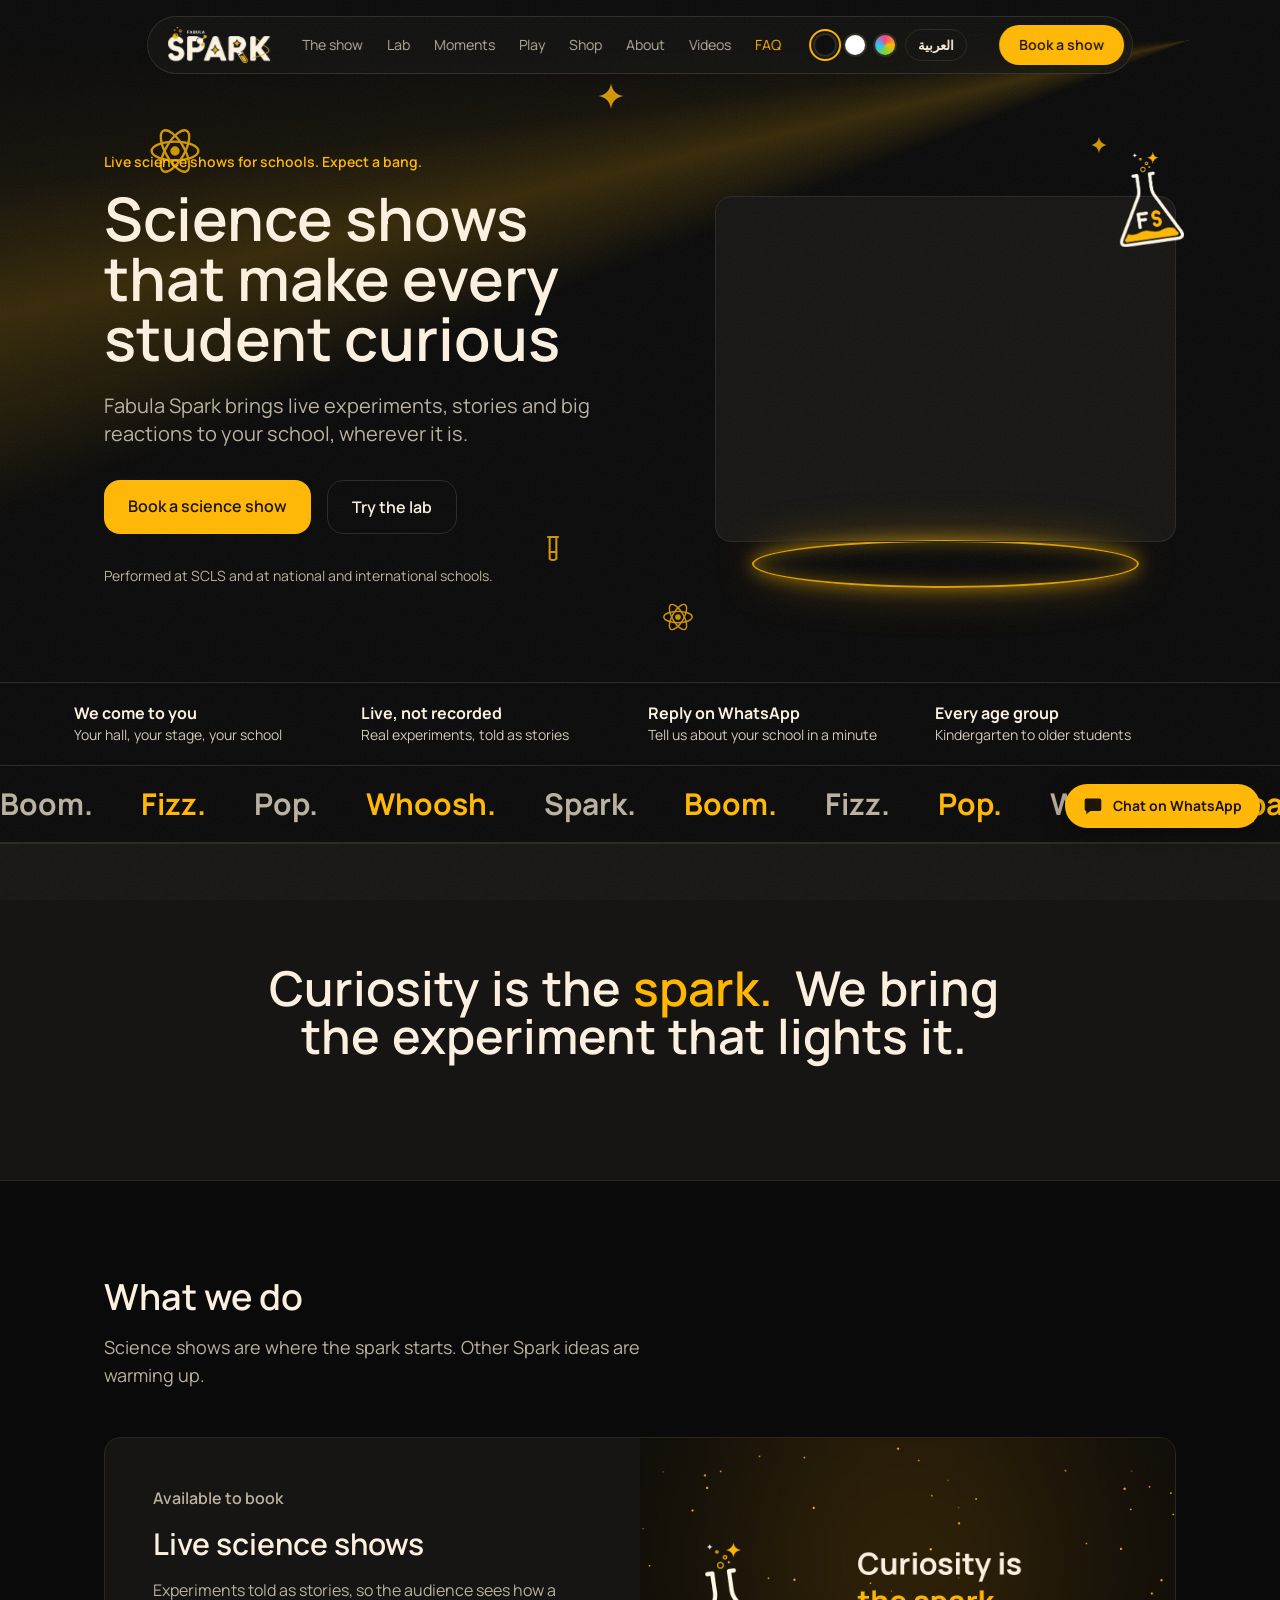
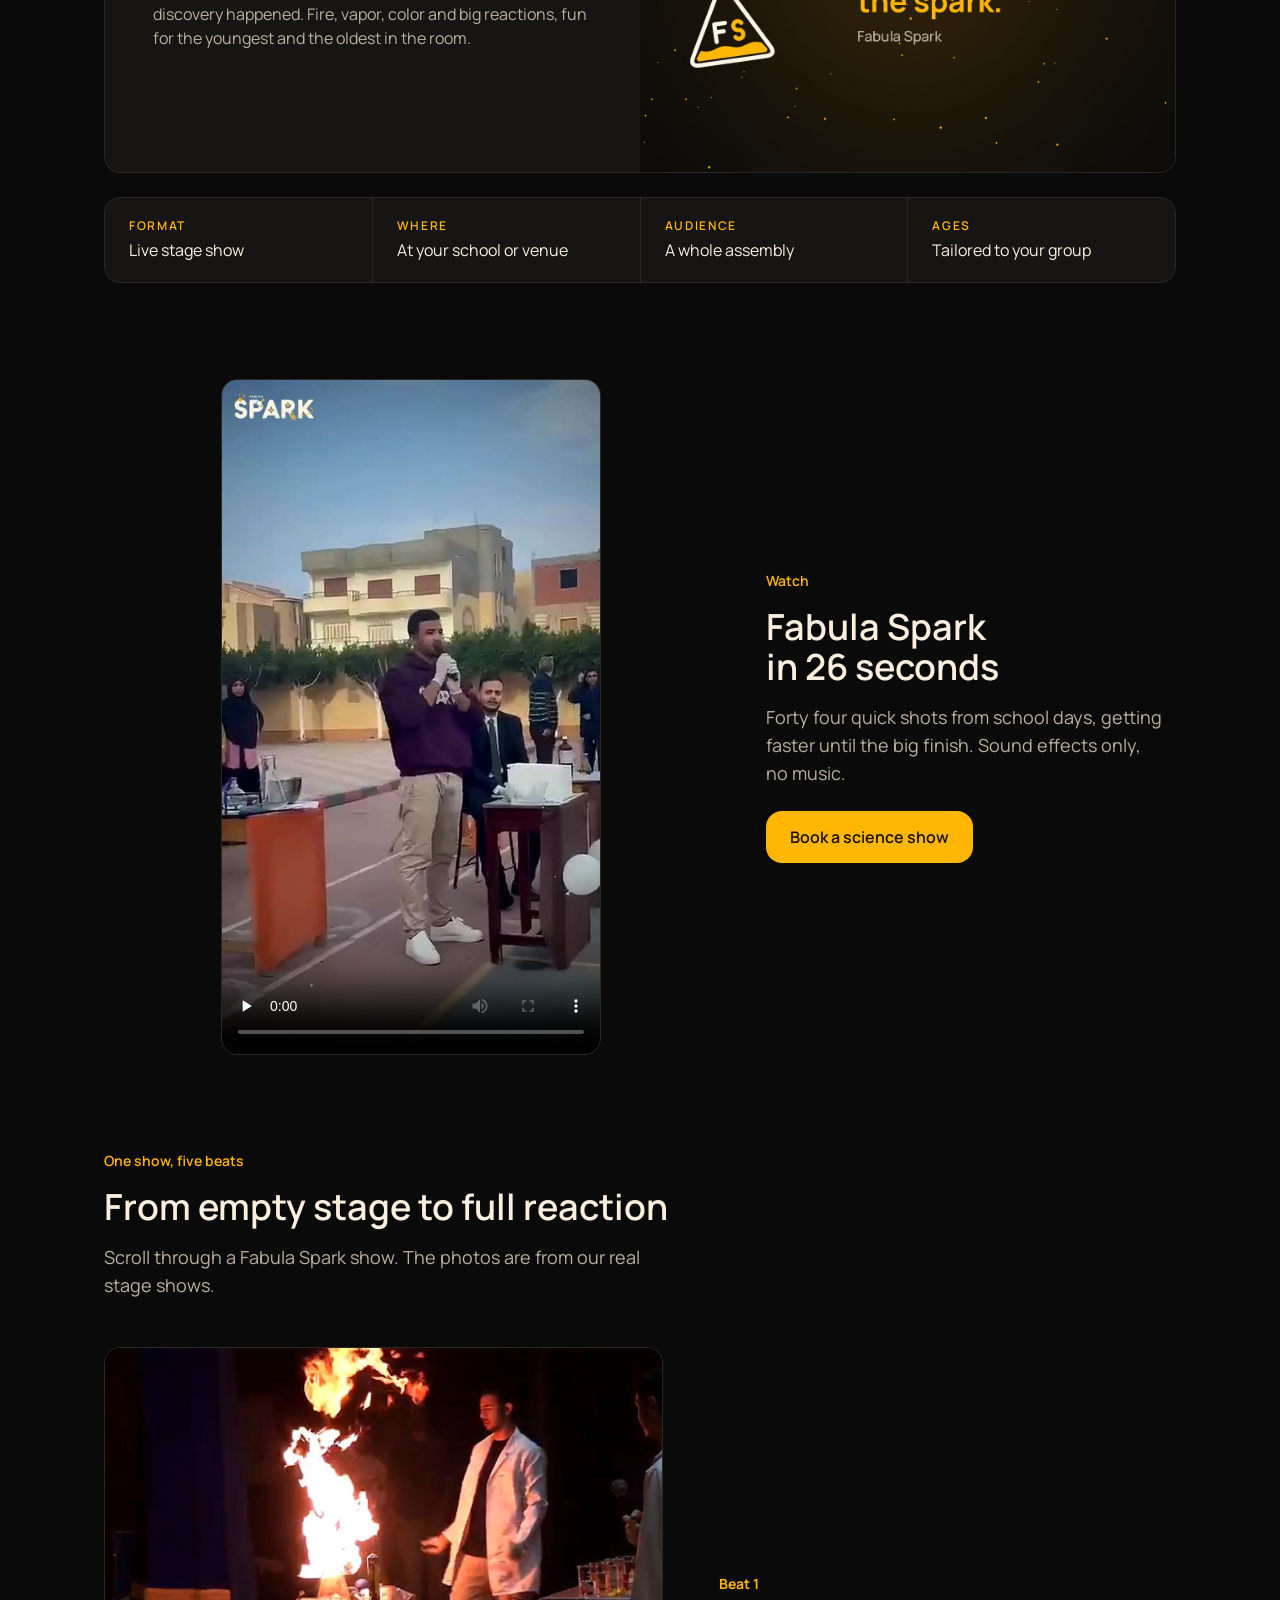
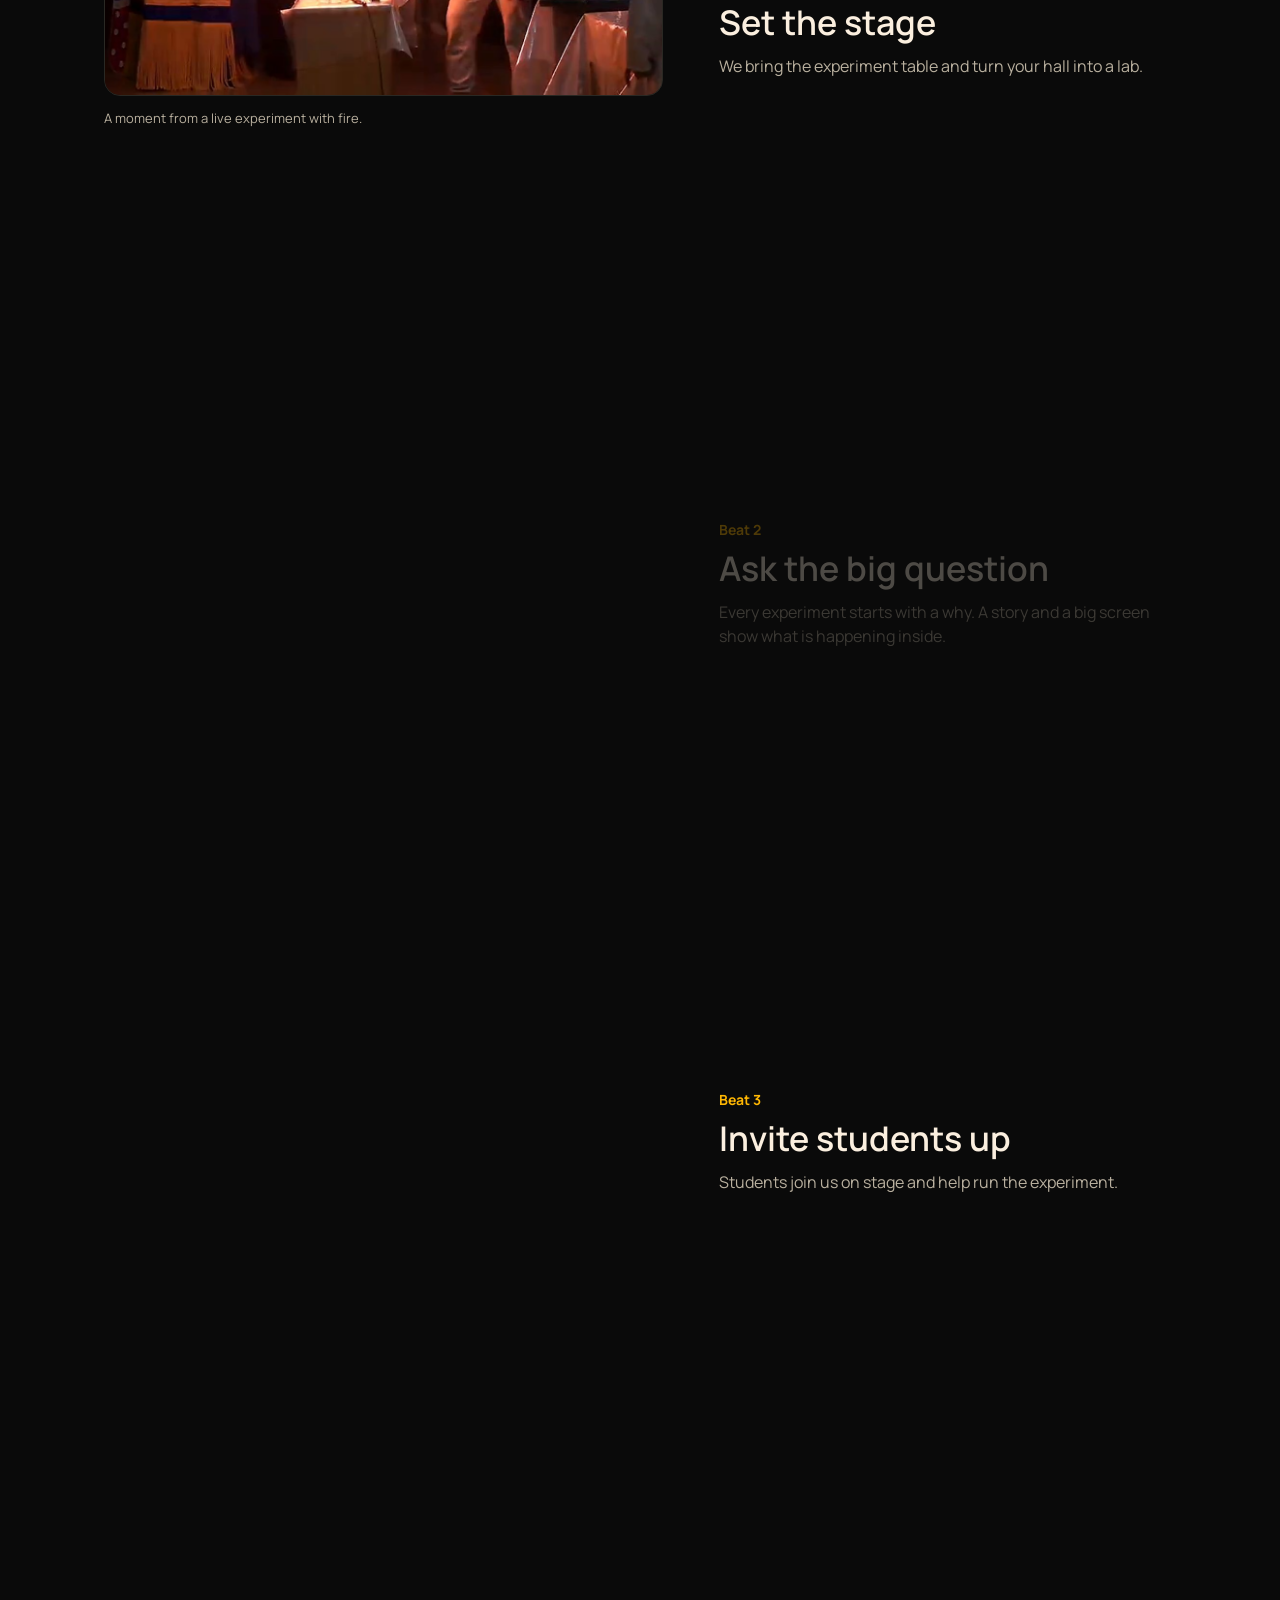
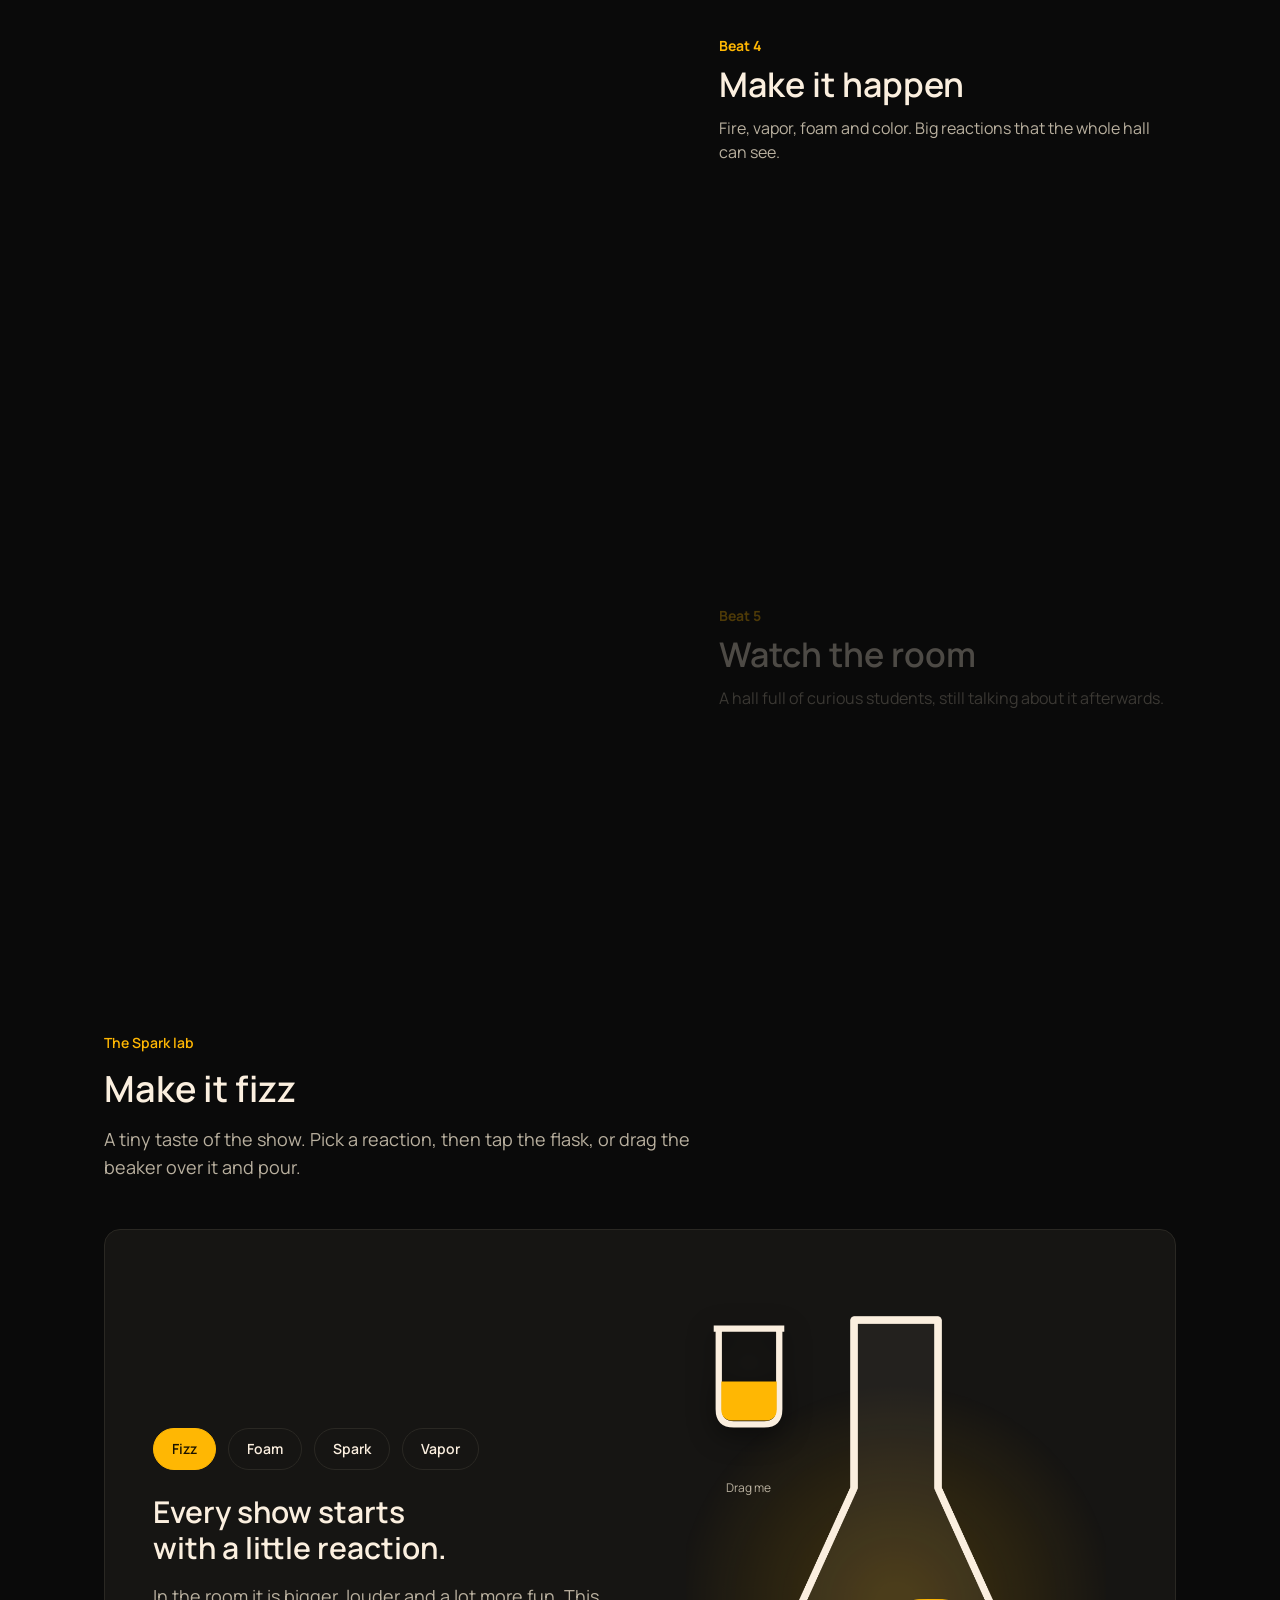
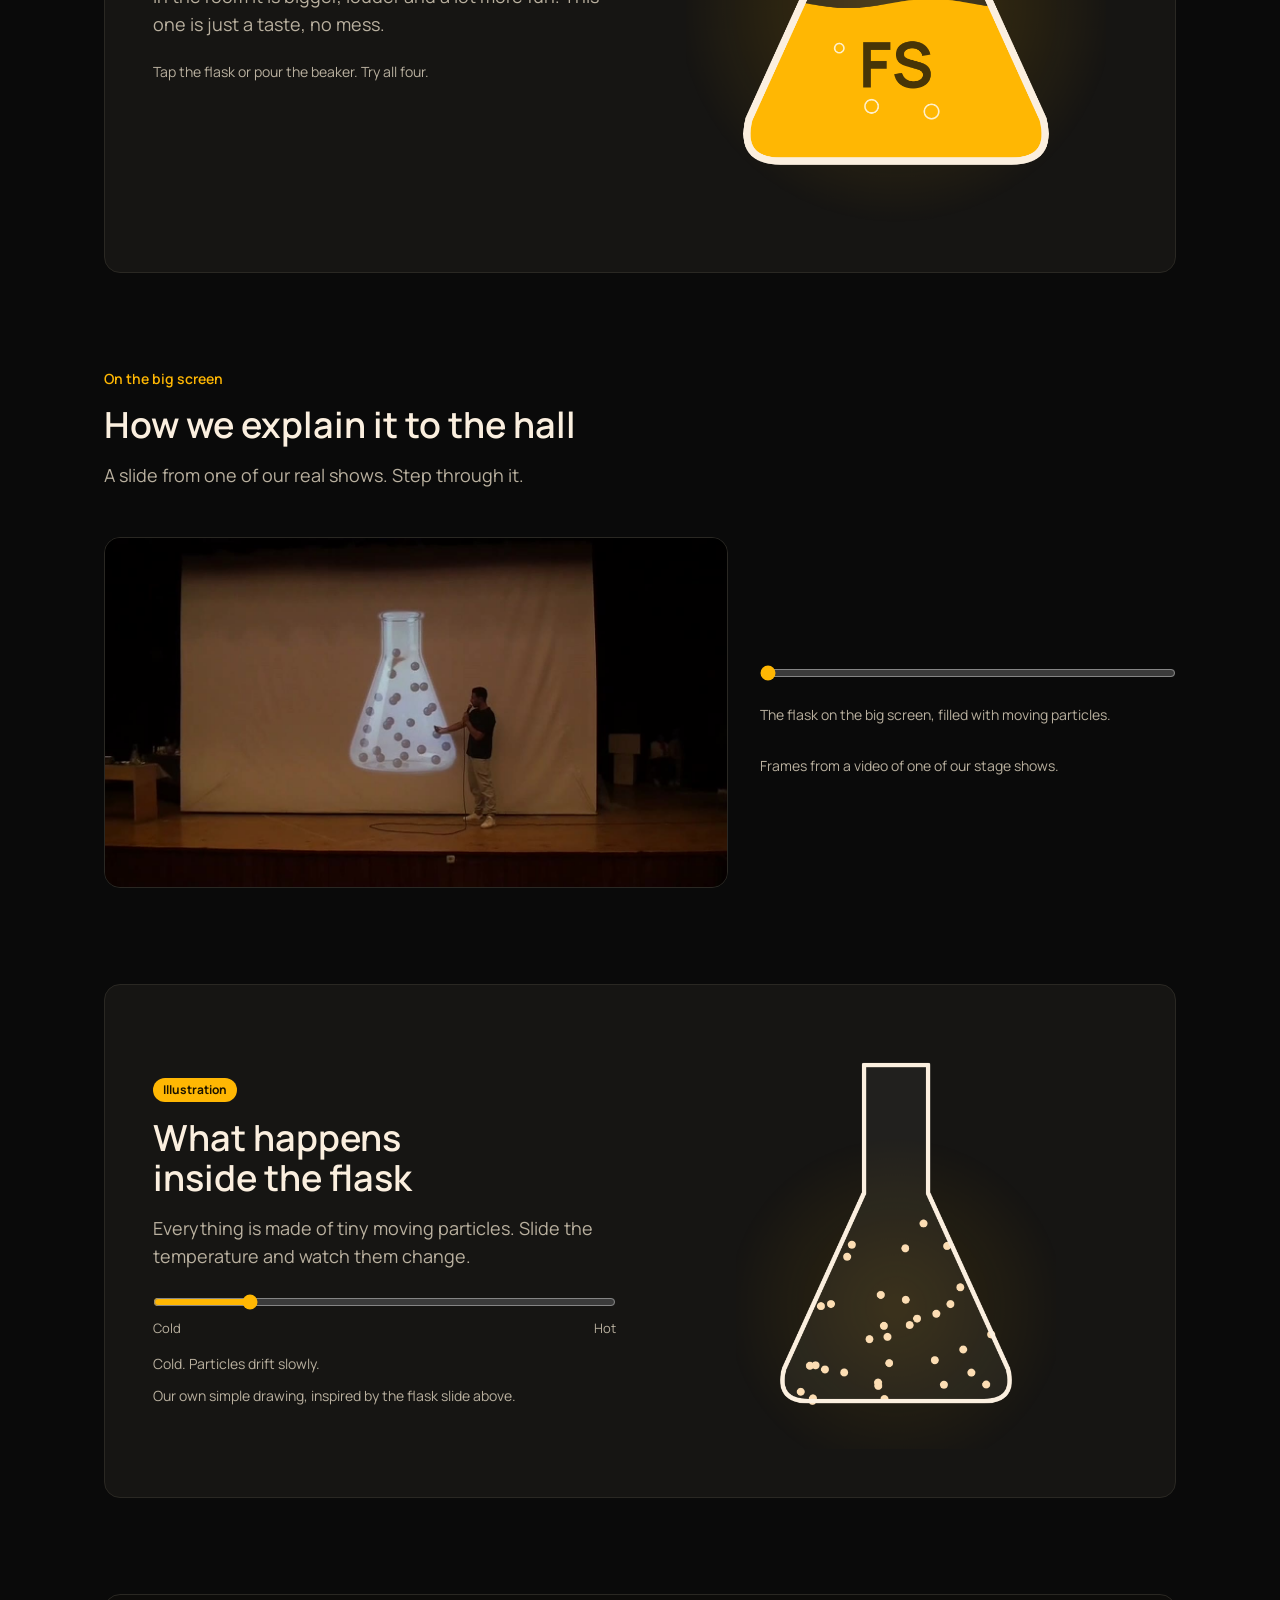
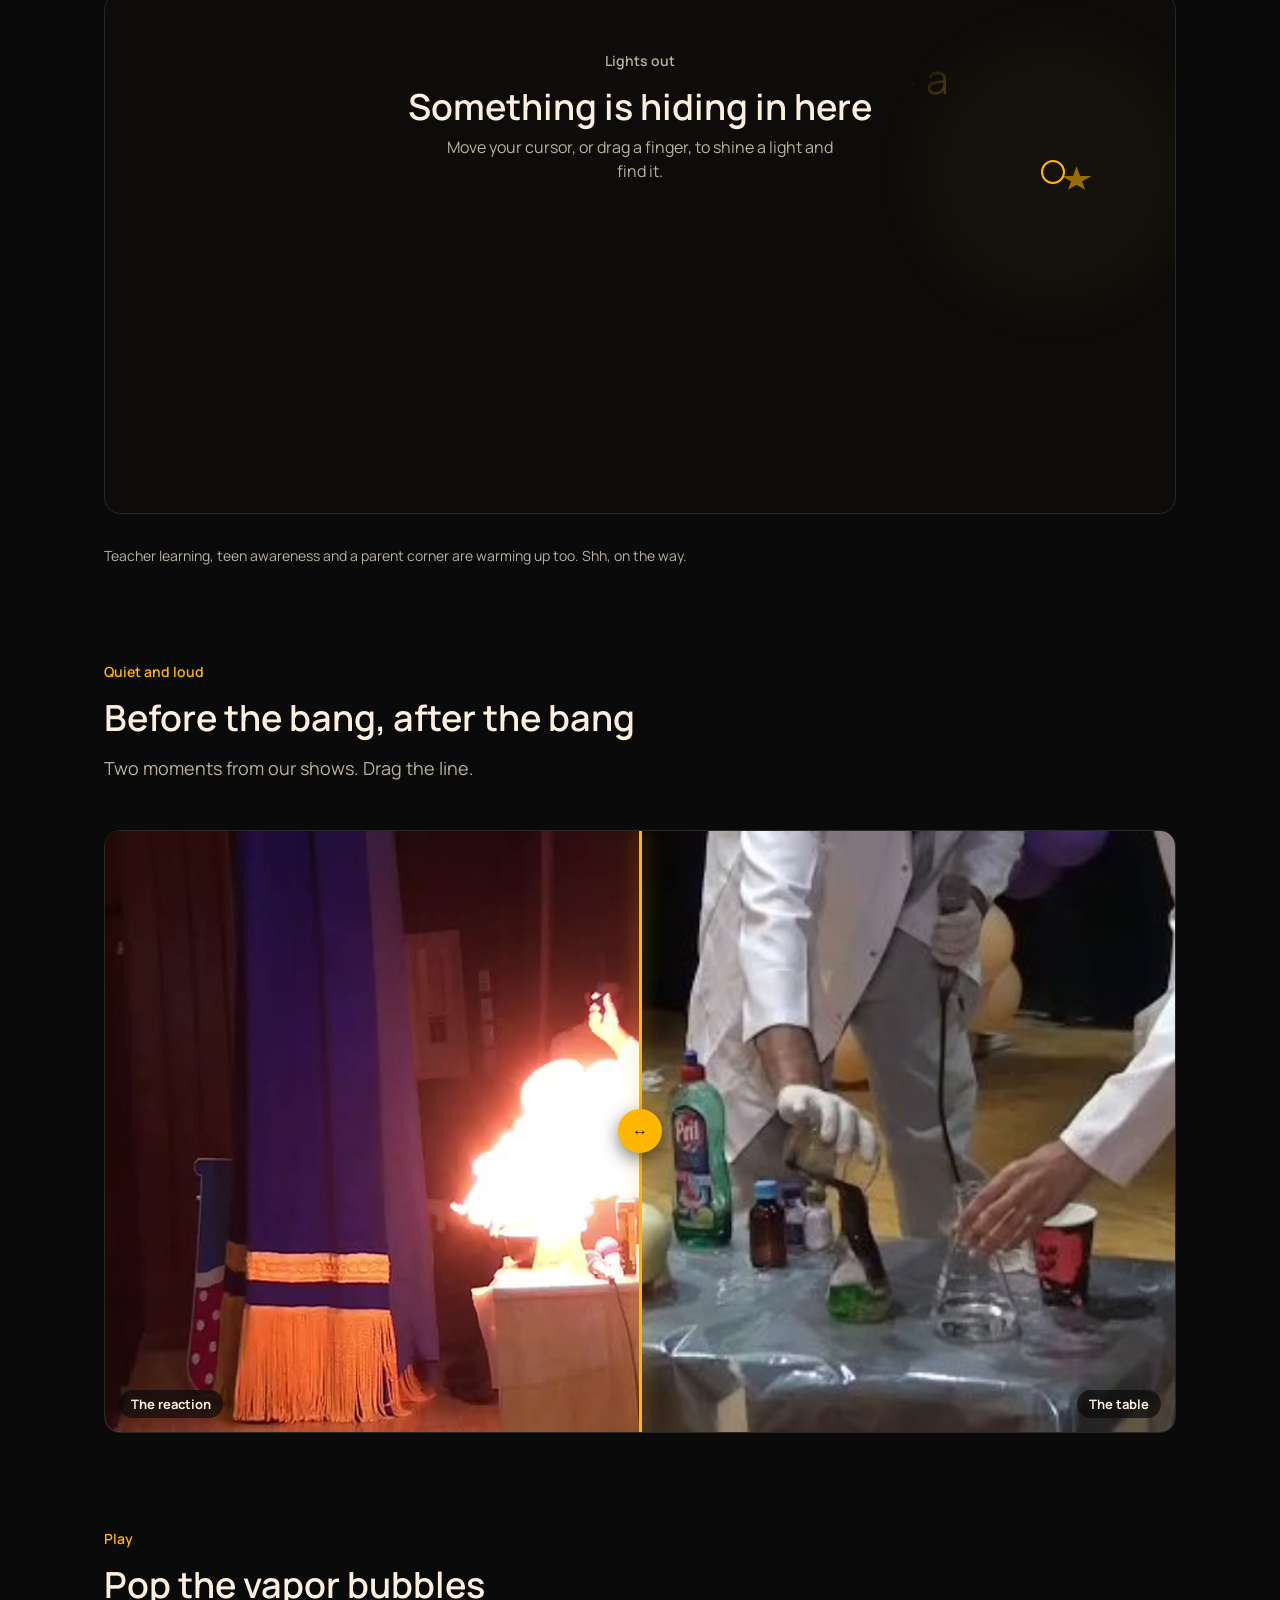
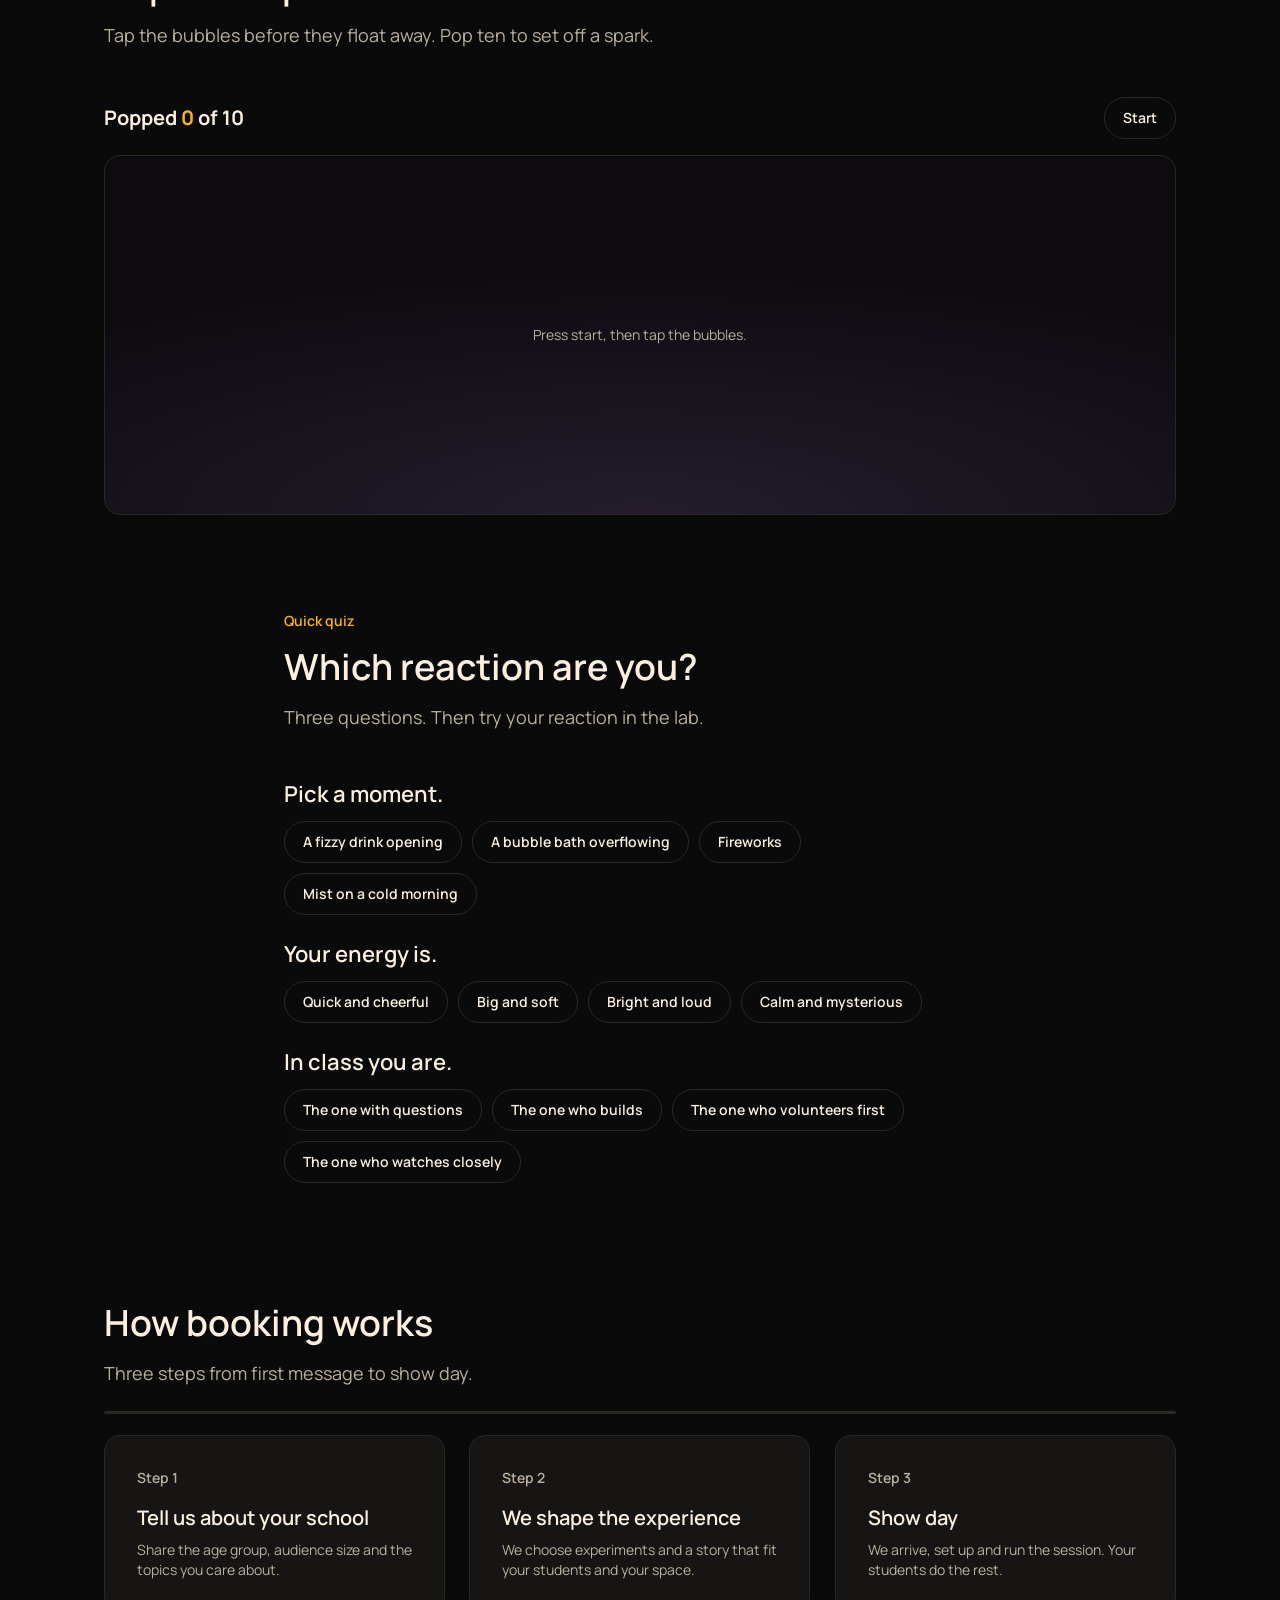
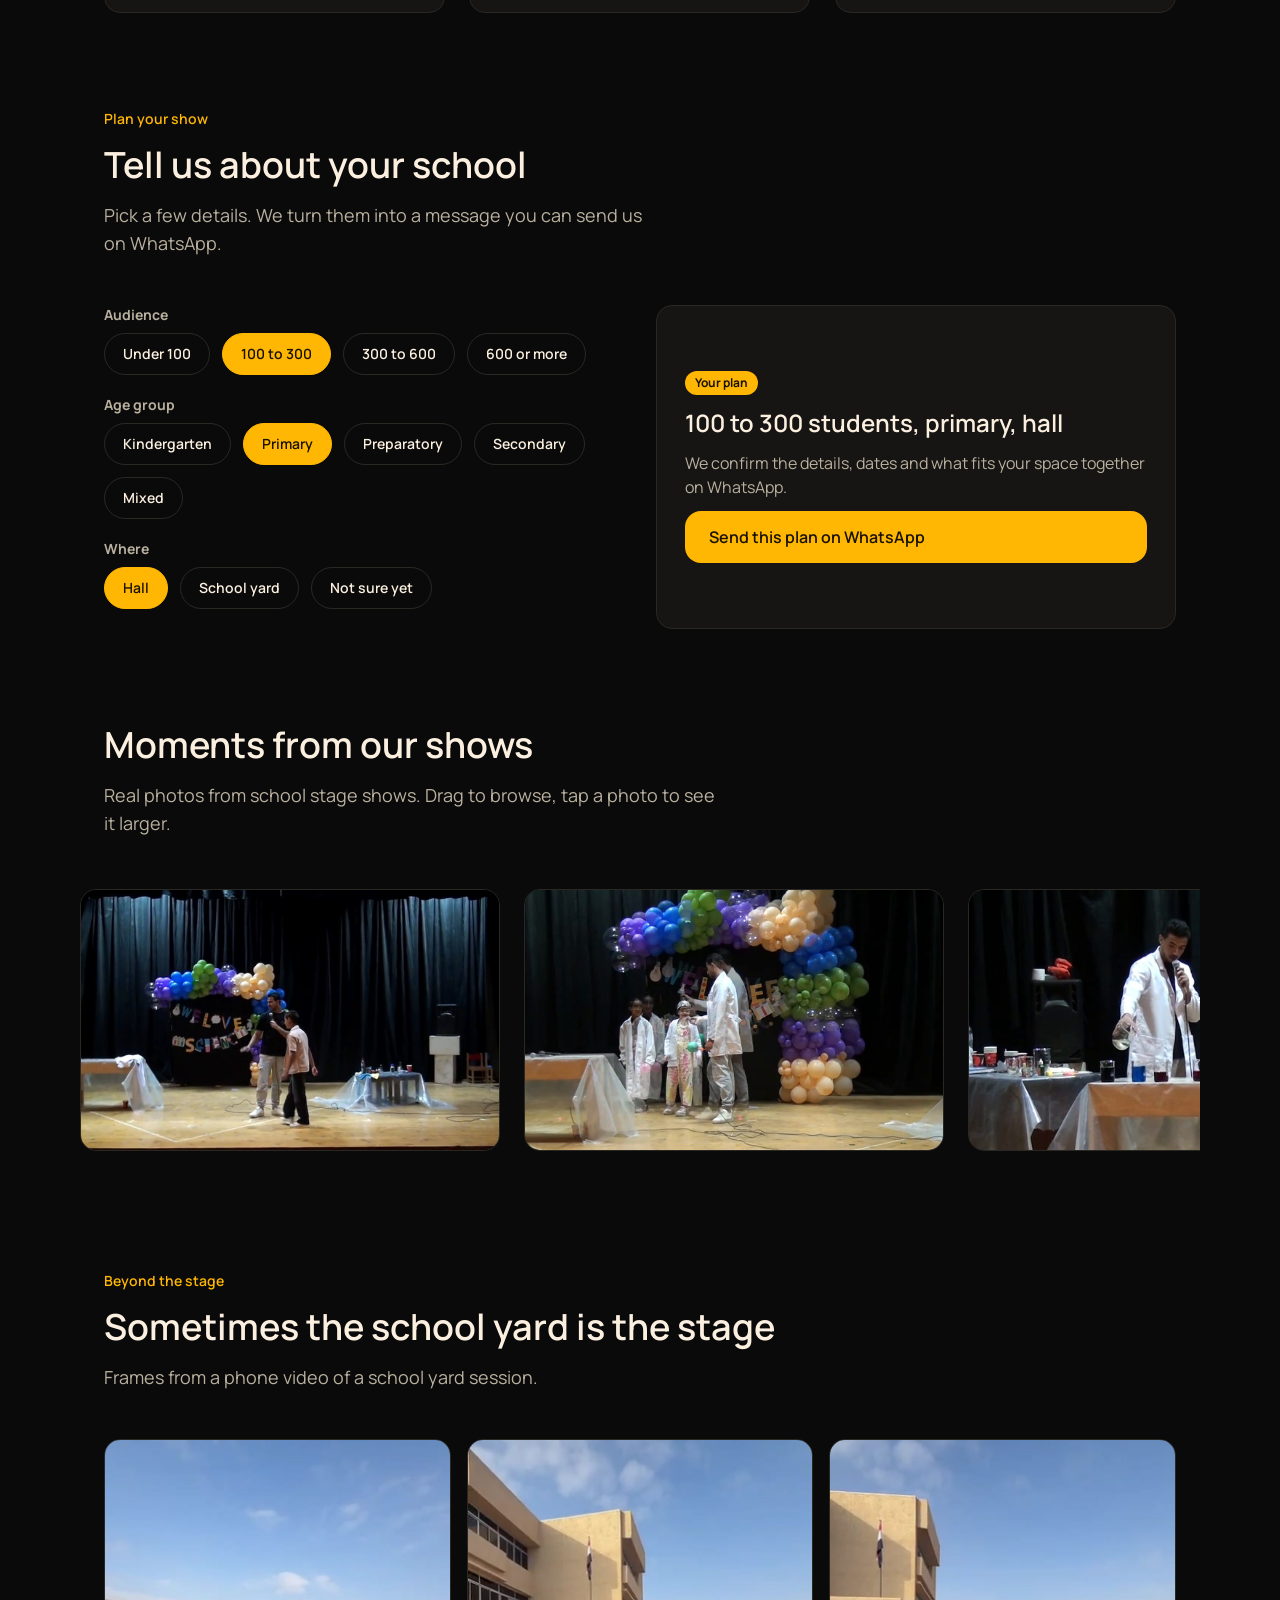
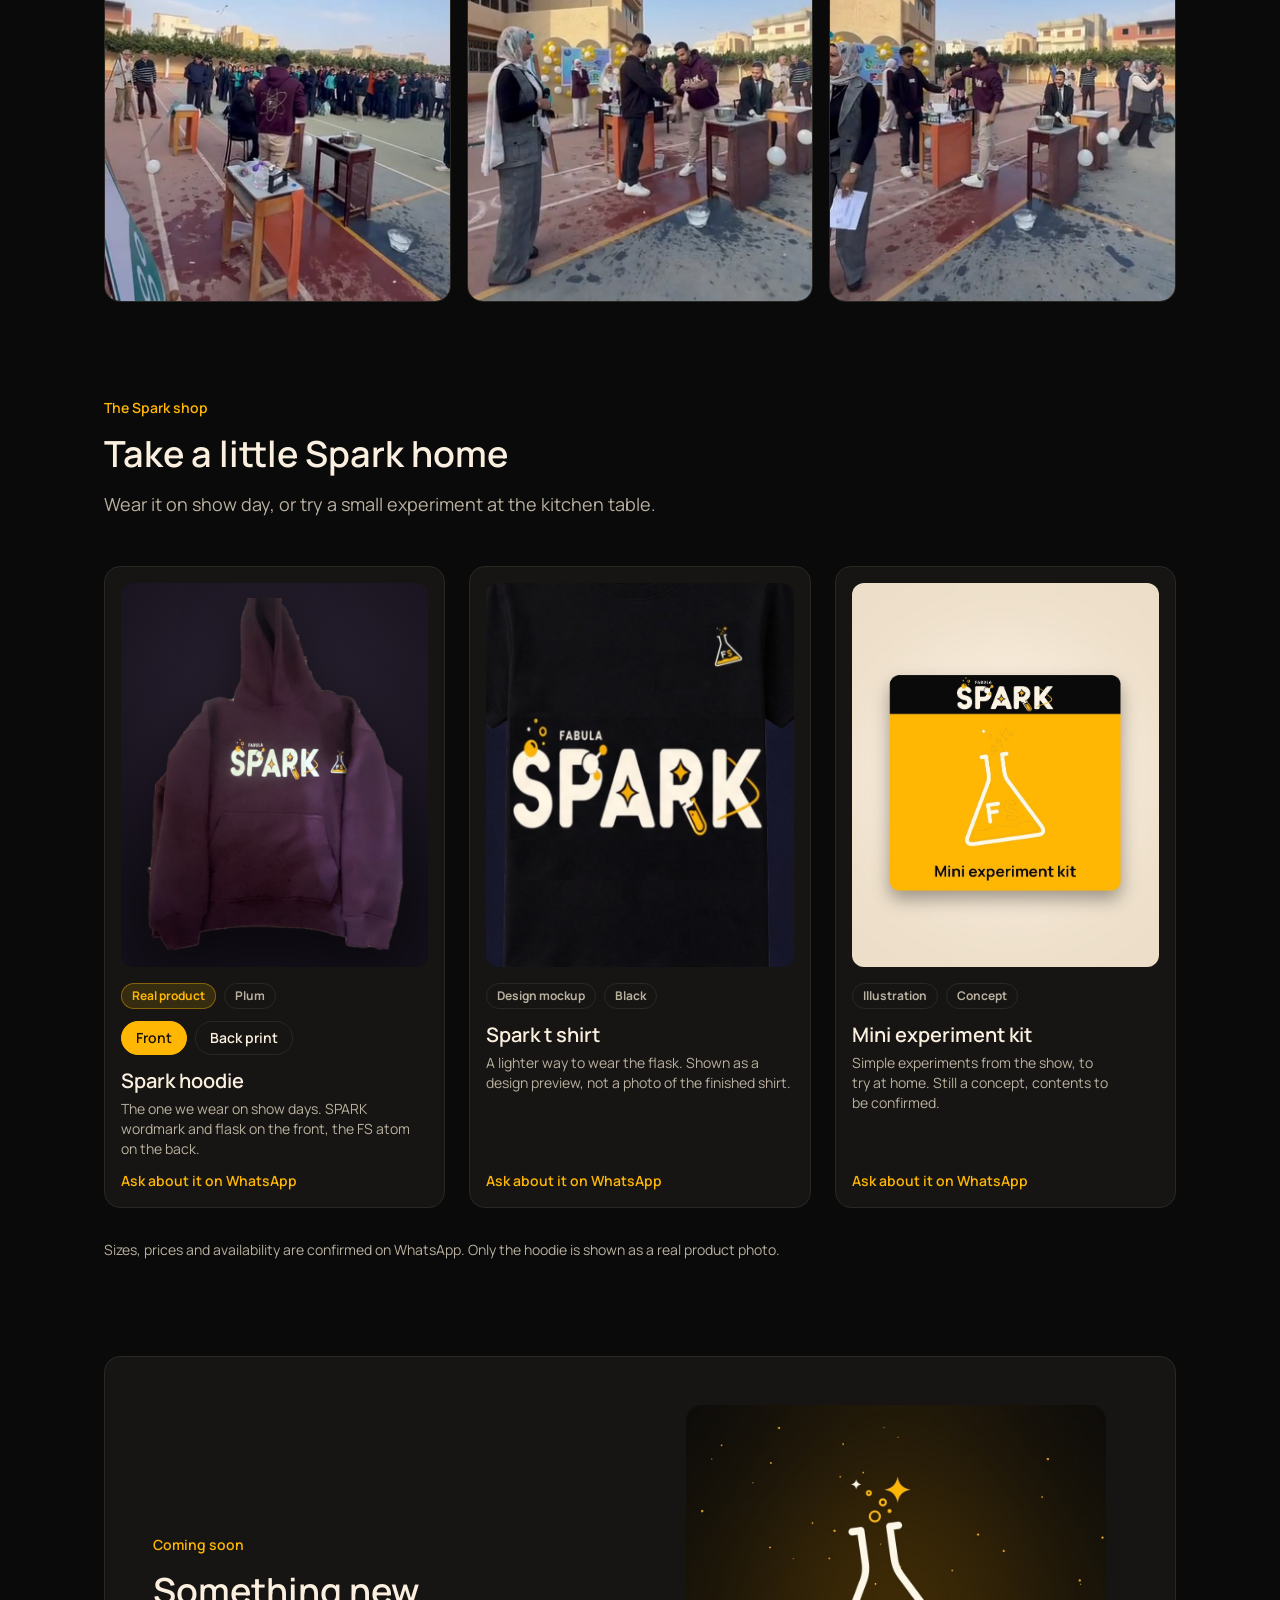
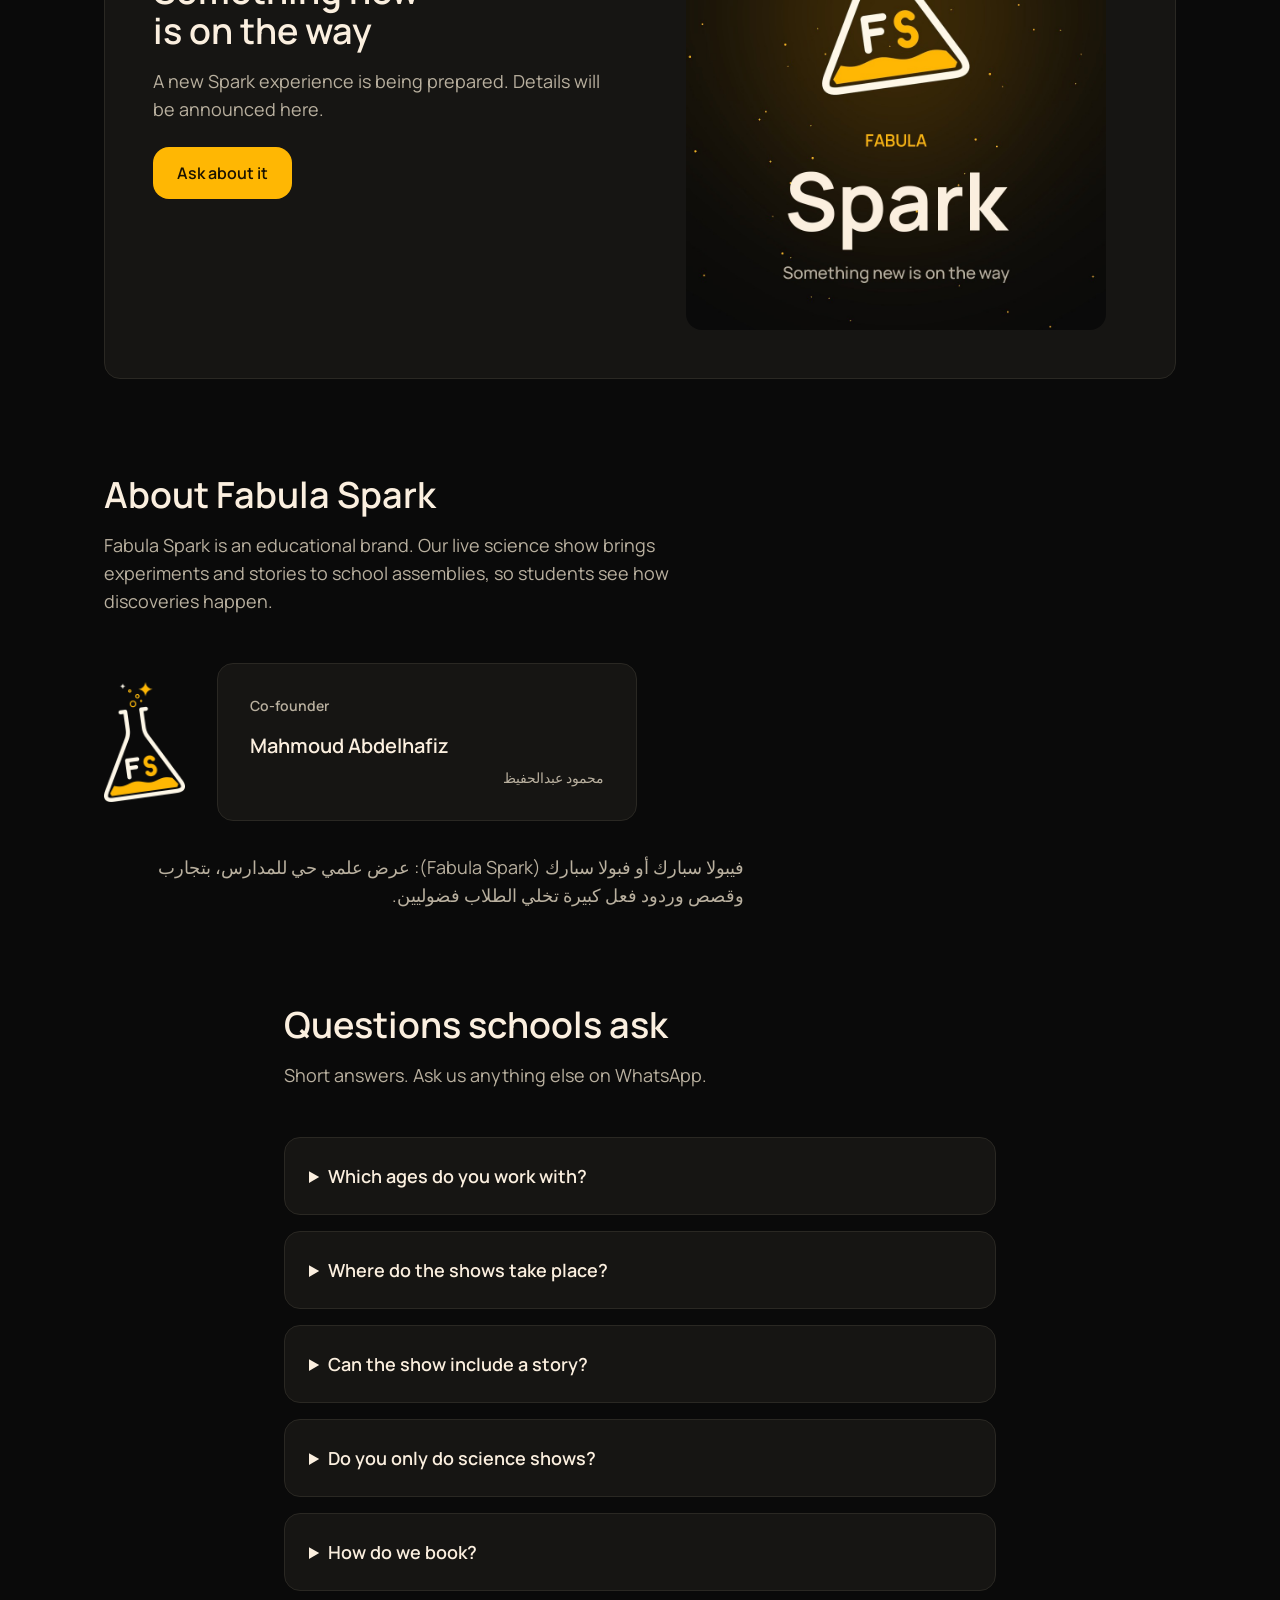
==== commit b1ec0089: "v9.1: footer clear of floating WhatsApp button" ====
--- a/index.html
+++ b/index.html
@@ -352,7 +352,8 @@
 html[dir=rtl] .tl{direction:ltr}html[dir=rtl] h1{line-height:1.2}html[dir=rtl] h2,html[dir=rtl] h3{line-height:1.3}
 html[dir=rtl] .wa{right:auto;left:20px}
 html[dir=rtl] .eyebrow,html[dir=rtl] .hint{letter-spacing:0}
-@media(max-width:820px){footer{padding-bottom:104px}}
+footer{padding-bottom:112px}
+@media(max-width:820px){footer{padding-bottom:112px}}
 @media(max-width:820px){.hero .float{display:none}}
 </style>
 </head>
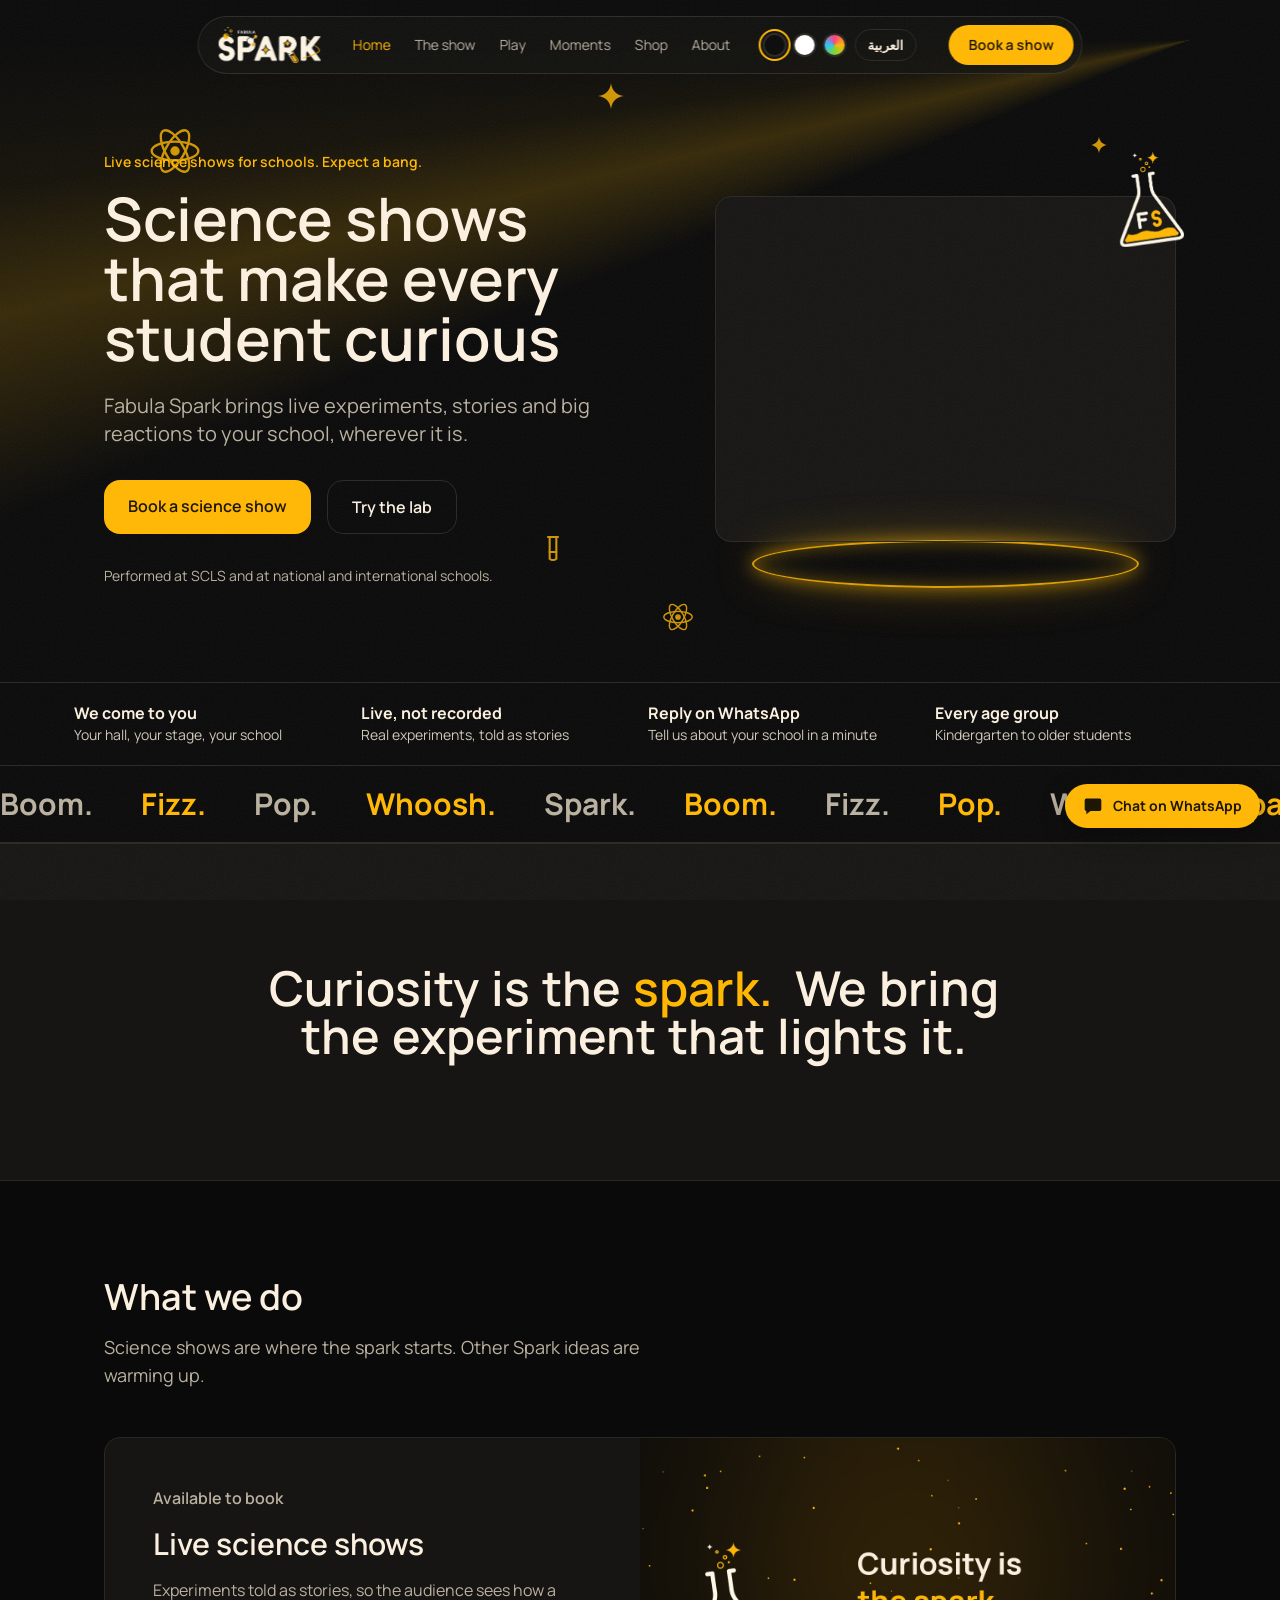
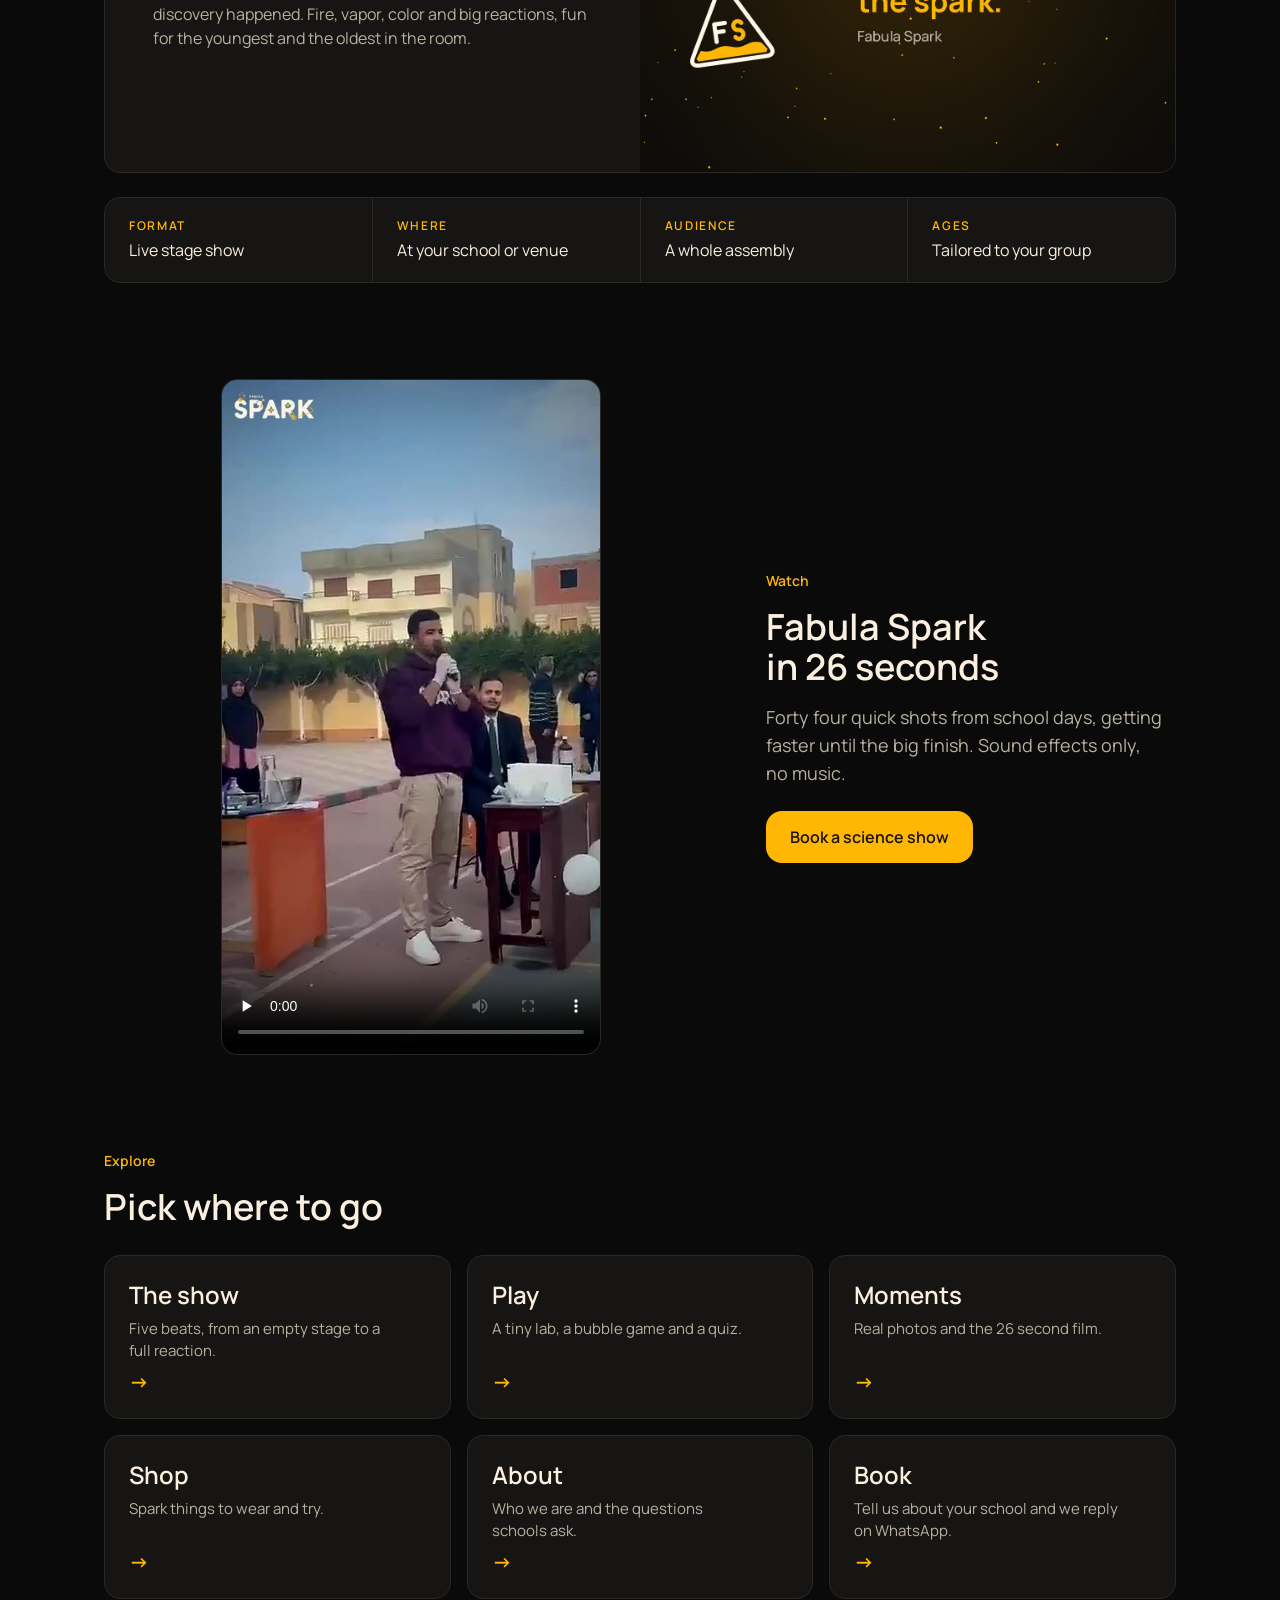
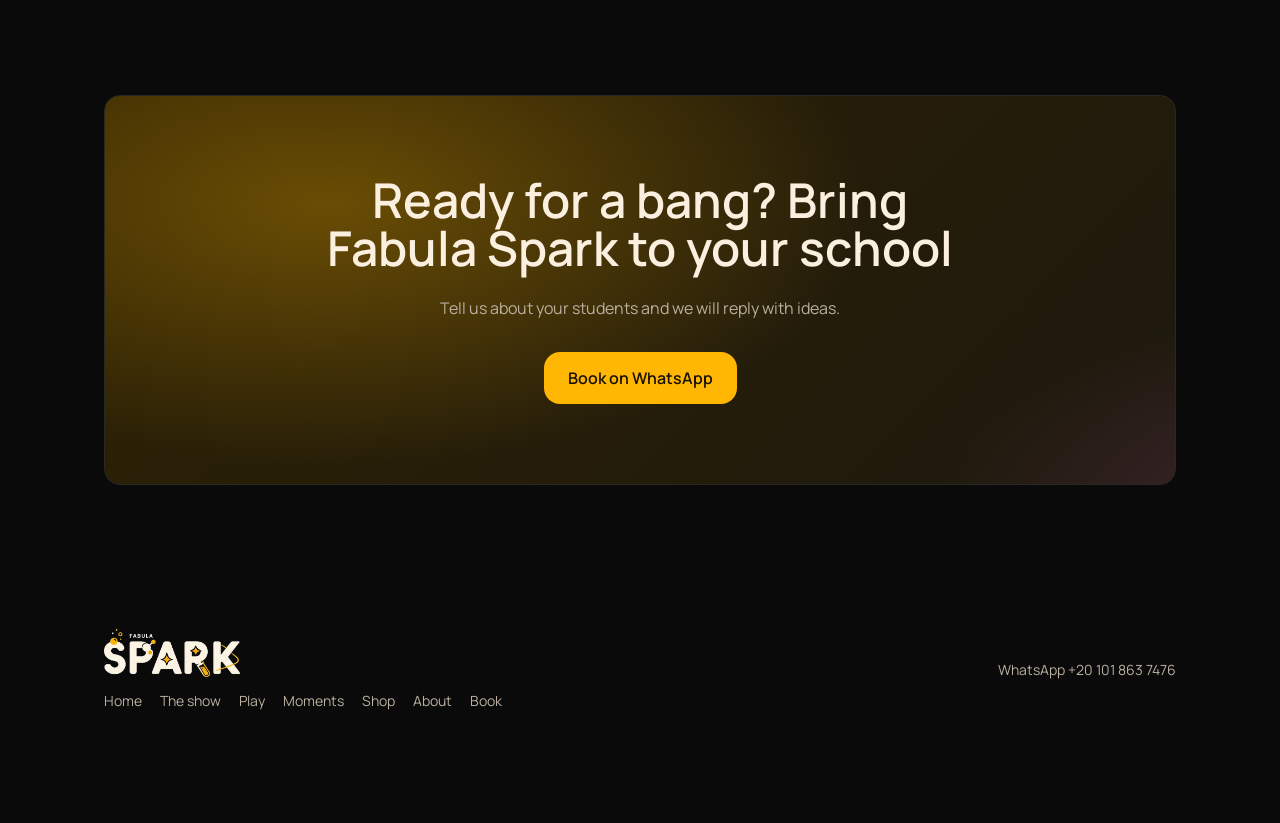
==== commit d3cdc4d0: "v10: split into pages (Home, Show, Play, Moments, Shop, About, Book), mobile menu, shared css/js, ol" ====
--- a/index.html
+++ b/index.html
@@ -1,5 +1,5 @@
 <!DOCTYPE html>
-<html lang="en">
+<html lang="en" data-ar-title="فيبولا سبارك | عروض علمية حية للمدارس" data-ar-desc="فيبولا سبارك بتقدم عروض علمية حية للمدارس: تجارب وقصص وردود فعل كبيرة تخلي الطلاب فضوليين. احجز عرض علمي على واتساب.">
 <head>
 <meta charset="utf-8">
 <meta name="viewport" content="width=device-width, initial-scale=1">
@@ -11,360 +11,21 @@
 <meta name="twitter:card" content="summary_large_image"><meta name="twitter:title" content="Fabula Spark | Live science shows for schools"><meta name="twitter:description" content="Fabula Spark brings live science shows to schools. Experiments, stories and big reactions that make students curious. Book a science show on WhatsApp."><meta name="twitter:image" content="https://jospark47-jpg.github.io/fabula-spark/poster3.jpg">
 <script type="application/ld+json">{"@context": "https://schema.org", "@graph": [{"@type": "Organization", "@id": "https://jospark47-jpg.github.io/fabula-spark/#org", "name": "Fabula Spark", "url": "https://jospark47-jpg.github.io/fabula-spark/", "logo": "https://jospark47-jpg.github.io/fabula-spark/wordmark.png", "image": "https://jospark47-jpg.github.io/fabula-spark/poster3.jpg", "description": "Fabula Spark is an educational brand that brings live science shows to schools.", "founder": {"@id": "https://jospark47-jpg.github.io/fabula-spark/#mahmoud"}, "contactPoint": {"@type": "ContactPoint", "contactType": "bookings", "telephone": "+201018637476", "url": "https://wa.me/201018637476", "availableLanguage": ["Arabic", "English"]}, "alternateName": ["فيبولا سبارك", "فبولا سبارك"]}, {"@type": "Person", "@id": "https://jospark47-jpg.github.io/fabula-spark/#mahmoud", "name": "Mahmoud Abdelhafiz", "alternateName": "محمود عبدالحفيظ", "jobTitle": "Co-founder", "worksFor": {"@id": "https://jospark47-jpg.github.io/fabula-spark/#org"}}, {"@type": "WebSite", "@id": "https://jospark47-jpg.github.io/fabula-spark/#site", "url": "https://jospark47-jpg.github.io/fabula-spark/", "name": "Fabula Spark", "publisher": {"@id": "https://jospark47-jpg.github.io/fabula-spark/#org"}, "inLanguage": "en"}, {"@type": "Service", "@id": "https://jospark47-jpg.github.io/fabula-spark/#show", "name": "Live science shows for schools", "serviceType": "Science show", "provider": {"@id": "https://jospark47-jpg.github.io/fabula-spark/#org"}, "description": "A live stage science show with experiments told as stories, performed at your school or venue for a whole assembly.", "url": "https://jospark47-jpg.github.io/fabula-spark/#what"}, {"@type": "FAQPage", "mainEntity": [{"@type": "Question", "name": "Which ages do you work with?", "acceptedAnswer": {"@type": "Answer", "text": "Tell us your group and we shape the show to fit it."}}, {"@type": "Question", "name": "Where do the shows take place?", "acceptedAnswer": {"@type": "Answer", "text": "We bring the show to you. Tell us your location and we will confirm."}}, {"@type": "Question", "name": "Can the show include a story?", "acceptedAnswer": {"@type": "Answer", "text": "Yes. We wrap experiments in a story that explains how the discovery happened."}}, {"@type": "Question", "name": "Do you only do science shows?", "acceptedAnswer": {"@type": "Answer", "text": "Science shows are our focus today. More Spark experiences are on the way."}}, {"@type": "Question", "name": "How do we book?", "acceptedAnswer": {"@type": "Answer", "text": "Send us a message with your school, age group and preferred dates."}}]}]}</script>
 <link rel="icon" type="image/png" href="favicon.png">
+<script>(function(){var m={"beats": "show.html", "screen": "show.html", "temp": "show.html", "lab": "play.html", "play": "play.html", "quiz": "play.html", "gallery": "moments.html", "yard": "moments.html", "shop": "shop.html", "team": "about.html", "faq": "about.html", "voices": "about.html", "how": "book.html", "planner": "book.html", "contact": "book.html"},h=location.hash.slice(1);if(m[h])location.replace(m[h]+"#"+h)})();</script>
 <script>(function(){try{var t=localStorage.getItem('fs_theme'),l=localStorage.getItem('fs_lang'),d=document.documentElement;if(t==='light'||t==='kids')d.setAttribute('data-theme',t);if(l==='ar'){d.lang='ar';d.dir='rtl'}}catch(e){}window.INK=function(){return getComputedStyle(document.documentElement).getPropertyValue('--text').trim()||'#fbefdf'}})();</script>
 <link rel="preconnect" href="https://fonts.googleapis.com">
 <link href="https://fonts.googleapis.com/css2?family=Manrope:wght@400;500;600;700&display=swap" rel="stylesheet">
-<style>
-:root{--bg:#0a0a0a;--card:#161513;--line:#2a2823;--text:#fbefdf;--muted:#b9b09f;--accent:#ffb703;--r:16px;--ease:cubic-bezier(0.22,1,0.36,1)}
-*{box-sizing:border-box;margin:0;padding:0}
-html{scroll-behavior:smooth}
-body{font-family:'Manrope',sans-serif;background:var(--bg);color:var(--text);font-size:16px;line-height:24px;font-style:normal}
-h1,h2,h3{text-wrap:balance;font-weight:600}p{text-wrap:pretty}
-a{color:inherit;text-decoration:none}
-a:focus-visible,summary:focus-visible,.btn:focus-visible{outline:2px solid var(--accent);outline-offset:3px;border-radius:var(--r)}
-.wrap{max-width:1120px;margin:0 auto;padding:0 24px}
-section{padding:96px 0}
-.nav{position:fixed;top:16px;left:50%;transform:translateX(-50%);z-index:20;display:flex;align-items:center;gap:32px;padding:8px 8px 8px 20px;border-radius:999px;background:var(--navbg);backdrop-filter:blur(16px);-webkit-backdrop-filter:blur(16px);border:1px solid rgba(251,239,223,.12);width:max-content;max-width:calc(100% - 32px);animation:navin 700ms var(--ease) both}
-.nav img{height:36px;width:auto;display:block}
-.menu{display:flex;gap:24px;font-size:14px;line-height:20px;color:var(--muted)}
-.menu a{transition:color 300ms var(--ease)}.menu a:hover{color:var(--text)}
-.btn{display:inline-block;background:var(--accent);color:#1a1200;padding:14px 24px;border-radius:var(--r);font-weight:600;font-size:16px;line-height:24px;transition:transform 300ms var(--ease),opacity 300ms var(--ease)}
-.btn:hover{transform:translateY(-2px)}.btn:active{transform:scale(.98)}
-.btn.ghost{background:transparent;color:var(--text);border:1px solid var(--line)}
-.nav .btn{padding:10px 20px;border-radius:999px;font-size:14px;line-height:20px}
-.hero{padding:152px 0 96px;display:grid;grid-template-columns:1.1fr .9fr;gap:48px;align-items:center}
-.eyebrow{font-size:14px;line-height:20px;color:var(--accent);font-weight:600;margin-bottom:16px}
-h1{font-size:60px;line-height:1;margin-bottom:24px}
-.sub{font-size:20px;line-height:28px;color:var(--muted);margin-bottom:32px;max-width:520px}
-.cta{display:flex;gap:16px;flex-wrap:wrap;margin-bottom:32px}
-.proof{font-size:14px;line-height:20px;color:var(--muted)}
-.visual{aspect-ratio:4/3;border-radius:var(--r);border:1px solid var(--line);position:relative;overflow:hidden;background:var(--card)}
-.visual .vi img{width:100%;height:100%;object-fit:cover;display:block;animation:kb 12s var(--ease) both}
-.gwrap{border-radius:var(--r);border:1px solid var(--line);overflow:hidden;aspect-ratio:16/10;background:var(--card)}
-.gimg{width:100%;height:100%;object-fit:cover;display:block;transition:transform 500ms var(--ease)}
-.gwrap:hover .gimg{transform:scale(1.04)}
-.teaser{display:grid;grid-template-columns:1fr 1fr;gap:48px;align-items:center;background:var(--card);border:1px solid var(--line);border-radius:var(--r);padding:48px}.teaser img{width:100%;max-width:420px;justify-self:center;border-radius:var(--r);display:block}
-.vid{display:grid;grid-template-columns:1.2fr .8fr;gap:48px;align-items:center}.vid video{width:100%;border-radius:var(--r);border:1px solid var(--line);background:#000}
-.tag{padding:120px 0;text-align:center;background:var(--card);border-top:1px solid var(--line);border-bottom:1px solid var(--line)}
-.tag p{font-size:48px;line-height:1;font-weight:600;text-wrap:balance;max-width:820px;margin:0 auto}
-.tag .w{opacity:.3;transition:opacity 600ms var(--ease),color 600ms var(--ease);display:inline-block;margin-right:.25em}
-.tag .w.on{opacity:1}.tag .w.hl.on{color:var(--accent)}
-h2{font-size:36px;line-height:40px;margin-bottom:16px}
-.lead{font-size:18px;line-height:28px;color:var(--muted);max-width:640px;margin-bottom:48px}
-.grid{display:grid;grid-template-columns:repeat(3,1fr);gap:24px}
-.card{background:var(--card);border:1px solid var(--line);border-radius:var(--r);padding:32px;transition:transform 500ms var(--ease),border-color 300ms var(--ease)}
-.card:hover{transform:translateY(-4px);border-color:rgba(255,183,3,.45)}
-.card h3{font-size:20px;line-height:28px;margin-bottom:8px}
-.card p{font-size:14px;line-height:20px;color:var(--muted)}
-.num{font-size:14px;line-height:20px;color:var(--accent);font-weight:600;margin-bottom:16px}
-.feature{display:grid;grid-template-columns:1fr 1fr;gap:0;background:var(--card);border:1px solid var(--line);border-radius:var(--r);overflow:hidden;margin-bottom:24px}
-.feature .t{padding:48px}.feature h3{font-size:30px;line-height:36px;margin-bottom:16px}.feature p{color:var(--muted);font-size:16px;line-height:24px}
-.feature img{width:100%;height:100%;object-fit:cover;display:block;min-height:280px}
-.soft{background:transparent;border-style:dashed}.soft h3{color:var(--text)}
-.soft .lab{font-size:12px;line-height:16px;letter-spacing:.14em;text-transform:uppercase;color:var(--accent);opacity:.75;margin-bottom:16px;font-weight:600}
-.gallery{display:grid;grid-template-columns:repeat(3,1fr);gap:24px}
-details{background:var(--card);border:1px solid var(--line);border-radius:var(--r);padding:24px;margin-bottom:16px;transition:border-color 300ms var(--ease)}details:hover{border-color:rgba(255,183,3,.45)}
-summary{font-weight:600;font-size:18px;line-height:28px;cursor:pointer}
-details p{margin-top:16px;color:var(--muted);font-size:16px;line-height:24px}
-.final{text-align:center;background:linear-gradient(135deg,#2e2203,#161513);border-radius:var(--r);padding:80px 24px;border:1px solid var(--line)}
-.final h2{font-size:48px;line-height:1;max-width:720px;margin:0 auto 24px}
-.final p{color:var(--muted);margin-bottom:32px}
-footer{max-width:1120px;margin:0 auto;padding:48px 24px;color:var(--muted);font-size:14px;line-height:20px;display:flex;justify-content:space-between;align-items:center;flex-wrap:wrap;gap:16px}
-.js .rv{opacity:0;transform:translateY(32px);transition:opacity 700ms var(--ease),transform 700ms var(--ease);transition-delay:var(--d,0ms)}
-.js .rv.in{opacity:1;transform:none}
-.he{animation:rise 800ms var(--ease) both;animation-delay:var(--d,0ms)}
-@keyframes rise{from{opacity:0;transform:translateY(32px)}to{opacity:1;transform:none}}
-@keyframes navin{from{opacity:0;transform:translate(-50%,-24px)}to{opacity:1;transform:translate(-50%,0)}}
-@keyframes kb{from{transform:scale(1.08)}to{transform:scale(1)}}
-@media(prefers-reduced-motion:reduce){*,*::before,*::after{animation:none!important;transition:opacity 300ms linear!important}.js .rv{transform:none}.tag .w{opacity:1}.gwrap:hover .gimg,.card:hover,.btn:hover{transform:none}}
-@media(max-width:820px){.hero,.grid,.gallery,.vid,.teaser,.feature{grid-template-columns:1fr}h1{font-size:48px}.menu{display:none}.tag p,.final h2{font-size:36px;line-height:40px}.hero{padding-top:120px}.teaser,.feature .t{padding:28px}.nav{gap:16px}}
-
-:root{--pop:cubic-bezier(0.34,1.56,0.64,1)}
-.sparks{position:absolute;inset:0;overflow:hidden;pointer-events:none;z-index:0}
-.sparks i{position:absolute;bottom:-20px;border-radius:50%;background:var(--accent);opacity:0;animation:floatup var(--t,9s) linear infinite;animation-delay:var(--dl,0s)}
-.sparks i.o{background:transparent;border:2px solid rgba(255,183,3,.6)}
-@keyframes floatup{0%{transform:translate3d(0,0,0);opacity:0}10%{opacity:.8}90%{opacity:.5}100%{transform:translate3d(var(--x,20px),-120vh,0);opacity:0}}
-.hero,.tag,#what .wrap{position:relative;z-index:1}
-.flaskfloat{position:absolute;right:-8px;top:-44px;width:64px;z-index:3;animation:bob 4s ease-in-out infinite;pointer-events:none}
-@keyframes bob{0%,100%{transform:translateY(0) rotate(-6deg)}50%{transform:translateY(-12px) rotate(6deg)}}
-.visual{overflow:visible;position:relative}.visual .vi{border-radius:var(--r);overflow:hidden;height:100%;border:1px solid var(--line)}.visual{border:0}
-.marq{overflow:hidden;border-bottom:1px solid var(--line);background:var(--bg);padding:20px 0}
-.marq div{display:flex;gap:48px;width:max-content;animation:slide 26s linear infinite;font-size:30px;line-height:36px;font-weight:700;color:var(--muted)}
-.marq span:nth-child(even){color:var(--accent)}
-@keyframes slide{to{transform:translateX(-50%)}}
-.btn:hover{transform:translateY(-3px) rotate(-1.5deg);transition-timing-function:var(--pop)}
-.card:hover{transform:translateY(-6px) rotate(-.6deg);transition-timing-function:var(--pop)}
-.gwrap{transition:transform 500ms var(--pop)}.gwrap:hover{transform:rotate(1deg) scale(1.02)}
-.burst{position:fixed;width:8px;height:8px;border-radius:50%;background:var(--accent);pointer-events:none;z-index:50;animation:burst 700ms var(--ease) forwards}
-@keyframes burst{to{transform:translate(var(--bx),var(--by)) scale(.2);opacity:0}}
-.js .rv.pop{transform:translateY(32px) scale(.96)}.js .rv.pop.in{transform:none}
-@media(prefers-reduced-motion:reduce){.sparks,.marq div,.flaskfloat{animation:none!important}.sparks{display:none}.burst{display:none}}
-@media(max-width:820px){.feature img{height:auto;aspect-ratio:16/10;min-height:0}}
-.atg{display:grid;grid-template-columns:repeat(4,1fr);gap:1px;background:var(--line);border:1px solid var(--line);border-radius:var(--r);overflow:hidden;margin-bottom:0}
-.atg div{background:var(--card);padding:20px 24px;display:flex;flex-direction:column;gap:4px}
-.atg b{font-size:12px;line-height:16px;letter-spacing:.14em;text-transform:uppercase;color:var(--accent);font-weight:600}
-.atg span{font-size:16px;line-height:24px}
-.prod{transition:transform 500ms var(--pop)}.prod:hover{transform:translateY(-6px)}
-.pimg{border-radius:var(--r);overflow:hidden;border:1px solid var(--line);aspect-ratio:1/1;margin-bottom:16px;background:#ecdec8}
-.pimg img{width:100%;height:100%;object-fit:cover;display:block;transition:transform 500ms var(--ease)}.prod:hover .pimg img{transform:scale(1.05)}
-.prod h3{font-size:20px;line-height:28px}.prod p{color:var(--muted);font-size:14px;line-height:20px;margin:4px 0 12px}
-.prod a{font-size:14px;line-height:20px;color:var(--accent);font-weight:600}
-.note{margin-top:32px;font-size:14px;line-height:20px;color:var(--muted)}
-@media(max-width:820px){.atg{grid-template-columns:1fr 1fr}}
-
-html{scroll-behavior:smooth}
-.prog{position:fixed;top:0;left:0;right:0;height:3px;background:var(--accent);transform-origin:0 50%;transform:scaleX(0);z-index:30}
-.hero{position:relative}
-html,body{overflow-x:clip}.beamwrap{position:absolute;top:0;left:50%;width:100vw;margin-left:-50vw;height:900px;overflow:hidden;pointer-events:none;z-index:0}
-.beam{position:absolute;top:40px;right:7vw;width:1500px;height:1000px;transform-origin:100% 0;background:conic-gradient(from 248deg at 100% 0%,transparent 0deg,rgba(255,183,3,.20) 9deg,rgba(255,183,3,.05) 15deg,transparent 22deg);animation:sweep 9s var(--ease) infinite alternate;opacity:.9}
-@keyframes sweep{from{transform:rotate(-9deg)}to{transform:rotate(11deg)}}
-.cursorlight{position:fixed;left:0;top:0;width:520px;height:520px;margin:-260px 0 0 -260px;border-radius:50%;background:radial-gradient(circle,rgba(255,183,3,.14) 0,rgba(255,183,3,.05) 40%,transparent 70%);pointer-events:none;z-index:2;opacity:0;transition:opacity 400ms var(--ease);will-change:transform}
-.cursorlight.on{opacity:1}
-#trail{position:fixed;inset:0;width:100%;height:100%;pointer-events:none;z-index:40}
-.float{position:absolute;pointer-events:none;color:var(--accent);opacity:.8;z-index:1;transform:translate3d(calc(var(--px,0)*var(--d)*1px),calc(var(--py,0)*var(--d)*1px),0);transition:transform 200ms linear}
-.float svg{display:block;animation:drift var(--t,7s) ease-in-out infinite alternate;animation-delay:var(--dl,0s)}
-@keyframes drift{from{transform:translateY(0) rotate(-6deg)}to{transform:translateY(-16px) rotate(8deg)}}
-.hero>div:not(.beamwrap):not(.float),.hero .visual{position:relative;z-index:2}
-.tilt{transform-style:preserve-3d;transition:transform 300ms var(--ease);will-change:transform}
-.dark-panel{position:relative;overflow:hidden;border-radius:var(--r);border:1px solid var(--line);background:#0d0c0a;min-height:520px;touch-action:pan-y;cursor:none}
-.dp-base{position:absolute;inset:0;display:flex;flex-direction:column;justify-content:flex-start;align-items:center;text-align:center;padding:56px 32px 0}
-.dp-base h2{margin-bottom:8px}.dp-base p{color:var(--muted);max-width:420px}
-.dp-hidden{position:absolute;inset:0;background:#15120b;-webkit-mask-image:radial-gradient(circle 170px at var(--mx,-300px) var(--my,-300px),#000 0,#000 55%,transparent 100%);mask-image:radial-gradient(circle 170px at var(--mx,-300px) var(--my,-300px),#000 0,#000 55%,transparent 100%)}
-.dp-hidden svg{position:absolute;inset:0;width:100%;height:100%}
-.dp-hidden .words{position:absolute;inset:0;display:grid;grid-template-columns:repeat(3,1fr);align-items:end;text-align:center;padding:0 24px 72px;gap:16px}
-.dp-hidden .words b{display:block;font-size:24px;line-height:32px;font-weight:700;color:var(--accent)}
-.dp-hidden .words span{font-size:14px;line-height:20px;color:var(--text)}
-.lamp{position:absolute;width:24px;height:24px;margin:-12px 0 0 -12px;border-radius:50%;border:2px solid var(--accent);left:var(--mx,-300px);top:var(--my,-300px);pointer-events:none}
-.lab{display:grid;grid-template-columns:1fr 1fr;gap:48px;align-items:center;background:var(--card);border:1px solid var(--line);border-radius:var(--r);padding:48px;position:relative;overflow:hidden}
-.lab canvas{width:100%;max-width:440px;aspect-ratio:400/520;justify-self:center;display:block;cursor:pointer;touch-action:manipulation}
-.modes{display:flex;gap:12px;flex-wrap:wrap;margin:8px 0 24px}
-.chip{font:inherit;font-weight:600;font-size:14px;line-height:20px;padding:10px 18px;border-radius:999px;border:1px solid var(--line);background:transparent;color:var(--text);cursor:pointer;transition:transform 300ms var(--pop),background 300ms var(--ease),border-color 300ms var(--ease)}
-.chip:hover{transform:translateY(-2px);border-color:rgba(255,183,3,.6)}.chip:active{transform:scale(.97)}
-.chip[aria-pressed=true]{background:var(--accent);color:#1a1200;border-color:var(--accent)}
-.hint{font-size:14px;line-height:20px;color:var(--muted)}
-.steps{position:relative}
-.stepline{position:absolute;left:0;right:0;top:-24px;height:3px;background:var(--line);border-radius:3px;overflow:hidden}
-.stepline i{display:block;height:100%;background:var(--accent);transform-origin:0 50%;transform:scaleX(0)}
-.carousel{display:flex;gap:24px;overflow-x:auto;scroll-snap-type:x mandatory;padding:4px 24px 24px;margin:0 -24px;scrollbar-width:none;cursor:grab}
-.carousel::-webkit-scrollbar{display:none}.carousel.drag{cursor:grabbing;scroll-snap-type:none}
-.carousel .gwrap{flex:0 0 min(78vw,420px);scroll-snap-align:start;aspect-ratio:16/10}
-.carousel img{pointer-events:none;-webkit-user-drag:none}
-@media(max-width:820px){.lab{grid-template-columns:1fr;padding:28px}.dp-hidden .words{grid-template-columns:1fr;gap:12px;align-content:center}.dark-panel{min-height:560px}.cursorlight{display:none}.beam{width:900px;height:700px}.float.hide-m{display:none}}
-@media(hover:none){.cursorlight{display:none}.dark-panel{cursor:default}}
-@media(prefers-reduced-motion:reduce){.beam,.float svg{animation:none!important}.cursorlight,#trail,.lamp{display:none}.dp-hidden{-webkit-mask-image:none;mask-image:none;position:relative}.dark-panel{min-height:0}.dp-base{position:relative;padding-bottom:0}.dp-hidden .words{position:relative;padding:32px 24px}}
-
-.st .he,.st .nav{animation:none!important}
-.wa{position:fixed;right:20px;bottom:72px;z-index:35;display:flex;align-items:center;gap:10px;background:var(--accent);color:#1a1200;font-weight:700;font-size:14px;line-height:20px;padding:12px 18px;border-radius:999px;box-shadow:0 8px 24px rgba(0,0,0,.4);transition:transform 300ms var(--pop)}
-.wa:hover{transform:translateY(-3px) rotate(-2deg)}.wa:active{transform:scale(.97)}.wa svg{width:20px;height:20px}
-.form{display:grid;grid-template-columns:1fr 1.2fr;gap:48px;background:var(--card);border:1px solid var(--line);border-radius:var(--r);padding:48px}
-.form form{display:grid;grid-template-columns:1fr 1fr;gap:16px}
-.fld{display:flex;flex-direction:column;gap:6px}.fld.full{grid-column:1/-1}
-.fld label{font-size:13px;line-height:16px;font-weight:600;color:var(--muted)}
-.fld input,.fld select,.fld textarea{font:inherit;font-size:16px;line-height:24px;color:var(--text);background:#0f0e0c;border:1px solid var(--line);border-radius:12px;padding:12px 14px;transition:border-color 300ms var(--ease),box-shadow 300ms var(--ease);width:100%}
-.fld textarea{min-height:110px;resize:vertical}
-.fld input:focus,.fld select:focus,.fld textarea:focus{outline:none;border-color:var(--accent);box-shadow:0 0 0 3px rgba(255,183,3,.2)}
-.fld.err input,.fld.err textarea{border-color:#e5484d}
-.form .sub2{font-size:14px;line-height:20px;color:var(--muted)}
-.ctl{display:flex;flex-direction:column;gap:12px;margin-top:24px}.ctl a{color:var(--text);font-weight:600}.ctl span{color:var(--muted);font-size:14px;line-height:20px}
-@media(max-width:820px){.form{grid-template-columns:1fr;padding:28px}.form form{grid-template-columns:1fr}.wa span{display:none}.wa{padding:14px}}
-@media(prefers-reduced-motion:reduce){.wa:hover{transform:none}}
-
-.menu a.act{color:var(--accent)}
-.st .beat{min-height:300px;opacity:1}.st .beats-vis{position:static}.st .beats{align-items:start}
-.vi img{position:absolute;inset:0;opacity:0;animation:cyc 20s linear infinite}
-.vi img:nth-child(1){animation-delay:-1s}.vi img:nth-child(2){animation-delay:4s}.vi img:nth-child(3){animation-delay:9s}.vi img:nth-child(4){animation-delay:14s}
-@keyframes cyc{0%{opacity:0;transform:scale(1.06)}4%{opacity:1}26%{opacity:1}31%{opacity:0;transform:scale(1)}100%{opacity:0}}
-.st .vi img{animation:none}.st .vi img:first-child{opacity:1}
-.beats{display:grid;grid-template-columns:1.1fr .9fr;gap:56px;align-items:start}
-.beats-vis{position:sticky;top:96px}
-.bimgs{position:relative;border-radius:var(--r);overflow:hidden;aspect-ratio:16/10;background:var(--card);border:1px solid var(--line)}
-.bimgs img{position:absolute;inset:0;width:100%;height:100%;object-fit:cover;opacity:0;transform:scale(1.05);transition:opacity 700ms var(--ease),transform 1200ms var(--ease)}
-.bimgs img.on{opacity:1;transform:scale(1)}
-.bcap{font-size:13px;line-height:20px;color:var(--muted);margin-top:12px}
-.beat{min-height:62vh;display:flex;flex-direction:column;justify-content:center;opacity:.28;transition:opacity 500ms var(--ease)}
-.beat.on{opacity:1}.beat h3{font-size:34px;line-height:40px;margin-bottom:12px}.beat p{color:var(--muted)}
-.beat .num{color:var(--accent);font-weight:700;font-size:14px;margin-bottom:8px}
-.modes{flex-wrap:wrap}
-.lab .cwrap{position:relative;max-width:420px;width:100%;justify-self:center}
-.cwrap canvas{width:100%;height:auto;display:block}
-.beaker{position:absolute;left:0;top:6%;width:30%;aspect-ratio:1;background:none;border:0;cursor:grab;touch-action:none;color:var(--text);z-index:3;transition:transform 600ms var(--ease);filter:drop-shadow(0 8px 14px rgba(0,0,0,.45))}
-.beaker.drag{cursor:grabbing;transition:none}.beaker svg{width:100%;height:100%;display:block;transition:transform 300ms var(--ease);transform-origin:70% 20%}
-.beaker.pour svg{transform:rotate(-62deg)}
-.beaker:focus-visible{outline:2px solid var(--accent);outline-offset:4px;border-radius:12px}
-.beakerhint{position:absolute;left:0;top:calc(6% + 31%);font-size:12px;line-height:16px;color:var(--muted);width:30%;text-align:center}
-.tempbox{display:grid;grid-template-columns:1fr 1fr;gap:48px;align-items:center;background:var(--card);border:1px solid var(--line);border-radius:var(--r);padding:48px}
-.tempbox canvas{width:100%;max-width:320px;height:auto;justify-self:center;display:block}
-.slider{width:100%;accent-color:var(--accent);margin:16px 0 8px}
-.tl{display:flex;justify-content:space-between;font-size:13px;line-height:20px;color:var(--muted)}
-.illo{display:inline-block;font-size:12px;line-height:16px;font-weight:700;color:#1a1200;background:var(--accent);border-radius:999px;padding:4px 10px;margin-bottom:16px}
-.ba{position:relative;border-radius:var(--r);overflow:hidden;aspect-ratio:16/9;border:1px solid var(--line);background:var(--card);--p:50%;touch-action:pan-y;user-select:none}
-.ba img{position:absolute;inset:0;width:100%;height:100%;object-fit:cover;pointer-events:none}
-.ba .top{clip-path:inset(0 calc(100% - var(--p)) 0 0)}
-.ba .line{position:absolute;top:0;bottom:0;left:var(--p);width:3px;margin-left:-1.5px;background:var(--accent);box-shadow:0 0 18px rgba(255,183,3,.7);pointer-events:none}
-.ba .knob{position:absolute;top:50%;left:var(--p);width:44px;height:44px;margin:-22px 0 0 -22px;border-radius:50%;background:var(--accent);color:#1a1200;display:grid;place-items:center;font-weight:800;pointer-events:none;box-shadow:0 6px 18px rgba(0,0,0,.5)}
-.ba input{position:absolute;inset:0;width:100%;height:100%;opacity:0;cursor:ew-resize;margin:0}
-.ba input:focus-visible+.line{outline:2px solid var(--text)}
-.ba .tag1,.ba .tag2{position:absolute;bottom:14px;font-size:13px;line-height:20px;font-weight:700;background:rgba(10,10,10,.7);padding:4px 12px;border-radius:999px;pointer-events:none}
-.ba .tag1{left:14px}.ba .tag2{right:14px}
-.carousel .gwrap{cursor:zoom-in;flex:0 0 min(78vw,420px)}
-dialog#lb{border:0;background:rgba(0,0,0,.92);color:var(--text);width:100vw;height:100vh;max-width:none;max-height:none;padding:0}
-dialog#lb::backdrop{background:rgba(0,0,0,.9)}
-#lb .in{display:grid;place-items:center;height:100%;padding:56px 16px}
-#lb img{max-width:min(1100px,100%);max-height:100%;border-radius:12px;object-fit:contain}
-#lb button{position:absolute;background:rgba(251,239,223,.12);color:var(--text);border:0;border-radius:999px;width:48px;height:48px;font:700 20px Manrope;cursor:pointer}
-#lb button:hover{background:var(--accent);color:#1a1200}
-#lb .x{top:16px;right:16px}#lb .pv{left:16px;top:50%}#lb .nx{right:16px;top:50%}
-#lb p{position:absolute;bottom:16px;left:0;right:0;text-align:center;font-size:14px;color:var(--muted)}
-.wiz{display:grid;grid-template-columns:.9fr 1.1fr;gap:48px;background:var(--card);border:1px solid var(--line);border-radius:var(--r);padding:48px}
-.dots{display:flex;gap:8px;margin:24px 0}.dots i{height:4px;flex:1;border-radius:2px;background:var(--line);transition:background 400ms var(--ease)}.dots i.on{background:var(--accent)}
-fieldset.st{border:0;display:none;gap:16px;flex-direction:column;min-width:0}fieldset.st.on{display:flex;animation:stin 500ms var(--ease) both}
-@keyframes stin{from{opacity:0;transform:translateX(16px)}to{opacity:1;transform:none}}
-legend{font-size:20px;line-height:28px;font-weight:600;margin-bottom:16px}
-.opts{display:flex;flex-wrap:wrap;gap:8px}
-.opts label{position:relative}.opts input{position:absolute;opacity:0;inset:0;cursor:pointer}
-.opts span{display:block;padding:10px 16px;border:1px solid var(--line);border-radius:999px;font-size:14px;line-height:20px;color:var(--muted);transition:all 300ms var(--ease)}
-.opts input:checked+span{background:var(--accent);color:#1a1200;border-color:var(--accent);font-weight:700}
-.opts input:focus-visible+span{outline:2px solid var(--text);outline-offset:2px}
-.opts input:hover+span{border-color:var(--accent)}
-.wnav{display:flex;gap:12px;margin-top:24px;flex-wrap:wrap}
-.pvb{background:#0f2e22;border-radius:14px 14px 14px 4px;padding:14px 16px;font-size:14px;line-height:20px;white-space:pre-wrap;color:#e9f5ee;border:1px solid #1f4a38;max-height:220px;overflow:auto}
-.pvl{font-size:13px;line-height:20px;color:var(--muted);margin:8px 0}
-.fld input[type=date]{color-scheme:dark}
-@media(max-width:820px){.beats{grid-template-columns:1fr;gap:0}.beats-vis{top:72px;z-index:5;background:var(--bg);padding:8px 0}.beat{min-height:44vh}.beat h3{font-size:26px;line-height:32px}.tempbox,.wiz{grid-template-columns:1fr;padding:28px}.carousel .gwrap{flex-basis:80vw}.lab .cwrap{max-width:320px}}
-@media(prefers-reduced-motion:reduce){.vi img{animation:none}.vi img:first-child{opacity:1}.bimgs img,.beat{transition:none}fieldset.st.on{animation:none}.beaker,.beaker svg{transition:none}}
-.scr{display:grid;grid-template-columns:1.5fr 1fr;gap:32px;align-items:center}.scrimgs{aspect-ratio:16/9}.scrctl{padding:8px 0}.scrctl .hint{margin-top:16px;min-height:3.2em}
-.yard{display:grid;grid-template-columns:repeat(3,1fr);gap:16px}.yard figure{margin:0;border-radius:var(--r);overflow:hidden;border:1px solid var(--line);aspect-ratio:3/4}.yard img{width:100%;height:100%;object-fit:cover;display:block}
-@media(max-width:820px){.scr{grid-template-columns:1fr}.yard{grid-template-columns:repeat(3,72vw);overflow-x:auto;scroll-snap-type:x mandatory;gap:12px}.yard figure{scroll-snap-align:center}}
-.st .scr .bimgs img{transition:none}
-.visual .vi img{animation:cyc 20s linear infinite;opacity:0}
-.visual .vi img:nth-child(1){animation-delay:-1s}.visual .vi img:nth-child(2){animation-delay:4s}.visual .vi img:nth-child(3){animation-delay:9s}.visual .vi img:nth-child(4){animation-delay:14s}
-@media(prefers-reduced-motion:reduce){.visual .vi img{animation:none}.visual .vi img:first-child{opacity:1}}
-/* v6 additions */
-.shopgrid{display:grid;grid-template-columns:repeat(3,1fr);gap:24px}
-.sp{background:var(--card);border:1px solid var(--line);border-radius:var(--r);padding:16px;display:flex;flex-direction:column;transition:transform 500ms var(--ease),border-color 300ms var(--ease)}
-.sp:hover{transform:translateY(-6px);border-color:rgba(255,183,3,.45)}
-.spimg{position:relative;border-radius:12px;overflow:hidden;aspect-ratio:4/5;background:radial-gradient(120% 90% at 50% 30%,#2b2233 0%,#14101a 70%);display:flex;align-items:center;justify-content:center;margin-bottom:16px}
-.spimg img{max-width:88%;max-height:92%;object-fit:contain;display:block;filter:drop-shadow(0 18px 28px rgba(0,0,0,.55))}
-.spimg img.cover{max-width:100%;max-height:100%;width:100%;height:100%;object-fit:cover;filter:none}
-.spimg .sw{position:absolute;inset:0;display:flex;align-items:center;justify-content:center;opacity:0;transition:opacity 400ms var(--ease)}
-.spimg .sw.on{opacity:1}
-.spimg .sw.plum{background:radial-gradient(100% 80% at 50% 40%,#5b3347 0%,#33202c 75%)}
-.tagrow{display:flex;gap:8px;flex-wrap:wrap;margin-bottom:12px}
-.stag{font-size:12px;line-height:16px;font-weight:700;border-radius:999px;padding:4px 10px;border:1px solid var(--line);color:var(--muted)}
-.stag.real{background:rgba(255,183,3,.14);color:var(--accent);border-color:rgba(255,183,3,.4)}
-.sp h3{font-size:20px;line-height:28px}.sp p{color:var(--muted);font-size:14px;line-height:20px;margin:4px 0 12px}
-.sp a.ask{margin-top:auto;font-size:14px;line-height:20px;color:var(--accent);font-weight:600}
-.sp .modes{margin:0 0 12px;gap:8px}.sp .chip{padding:6px 14px}
-.game{position:relative;height:360px;border:1px solid var(--line);border-radius:var(--r);overflow:hidden;background:radial-gradient(120% 100% at 50% 100%,#241c2b 0%,#0d0b10 70%);touch-action:manipulation}
-.game .bub{position:absolute;bottom:-90px;border-radius:50%;border:2px solid rgba(251,239,223,.7);background:radial-gradient(circle at 30% 28%,rgba(255,255,255,.7),rgba(255,214,120,.28) 55%,rgba(255,183,3,.14));cursor:pointer;padding:0;animation:bubrise var(--t,6s) linear forwards}
-.game .bub.pop{animation:none;transform:scale(1.6);opacity:0;transition:transform 260ms var(--ease),opacity 260ms var(--ease)}
-@keyframes bubrise{to{transform:translateY(-520px)}}
-.gbar{display:flex;gap:16px;align-items:center;justify-content:space-between;margin-bottom:16px;flex-wrap:wrap}
-.gscore{font-size:20px;line-height:28px;font-weight:700}.gscore b{color:var(--accent)}
-.gmsg{position:absolute;inset:0;display:flex;flex-direction:column;align-items:center;justify-content:center;gap:12px;text-align:center;padding:24px;pointer-events:none}
-.gmsg .btn{pointer-events:auto}
-.quiz .q{margin-bottom:24px}.quiz h3{font-size:22px;line-height:30px;margin-bottom:12px}
-.quiz .opts{display:flex;flex-wrap:wrap;gap:10px}
-.qres{border:1px solid rgba(255,183,3,.4);background:rgba(255,183,3,.07);border-radius:var(--r);padding:24px;margin-top:8px}
-.qres h3{font-size:28px;line-height:34px;margin-bottom:8px}.qres p{color:var(--muted);margin-bottom:16px}
-.plan{display:grid;grid-template-columns:1fr 1fr;gap:32px}
-.plan .row{margin-bottom:20px}.plan .lbl{font-size:14px;line-height:20px;font-weight:700;color:var(--muted);margin-bottom:8px;display:block}
-.planout{background:var(--card);border:1px solid var(--line);border-radius:var(--r);padding:28px;display:flex;flex-direction:column;gap:12px;justify-content:center}
-.planout h3{font-size:24px;line-height:32px}.planout p{color:var(--muted)}
-.vgrid{display:grid;grid-template-columns:repeat(3,1fr);gap:24px;align-items:start}
-.vcard video{width:100%;aspect-ratio:9/16;object-fit:cover;border-radius:var(--r);border:1px solid var(--line);background:#000;display:block}
-.vcard h3{font-size:20px;line-height:28px;margin:12px 0 4px}.vcard p{color:var(--muted);font-size:14px;line-height:20px}
-.aboutflex{display:flex;gap:32px;align-items:center;flex-wrap:wrap}.aboutflex img{height:120px;width:auto}
-@media(max-width:820px){.shopgrid,.vgrid,.plan{grid-template-columns:1fr}.vcard{max-width:360px}.game{height:320px}}
-
-/* v6.1 grain and mesh gradient, inspired by the reference reels */
-body::after{content:"";position:fixed;inset:0;pointer-events:none;z-index:90;opacity:.05;background-image:url("data:image/svg+xml;utf8,<svg xmlns='http://www.w3.org/2000/svg' width='160' height='160'><filter id='n'><feTurbulence type='fractalNoise' baseFrequency='.9' numOctaves='2' stitchTiles='stitch'/><feColorMatrix values='0 0 0 0 1  0 0 0 0 1  0 0 0 0 1  0 0 0 .9 0'/></filter><rect width='100%' height='100%' filter='url(%23n)'/></svg>")}
-.final{position:relative;overflow:hidden;background:radial-gradient(60% 80% at 15% 20%,rgba(255,183,3,.30),transparent 60%),radial-gradient(50% 70% at 85% 80%,rgba(120,60,100,.45),transparent 60%),linear-gradient(135deg,#2e2203,#161513);background-size:140% 140%;animation:mesh 14s ease-in-out infinite alternate}
-@keyframes mesh{to{background-position:100% 100%}}
-@media(prefers-reduced-motion:reduce){.final{animation:none}}
-
-/* v6.2 glowing stage ring under the hero visual, inspired by the third reel */
-.hero .visual::after{content:"";position:absolute;left:8%;right:8%;bottom:-46px;height:44px;border-radius:50%;border:2px solid rgba(255,183,3,.85);box-shadow:0 0 18px rgba(255,183,3,.55),0 0 48px rgba(255,183,3,.25),inset 0 0 18px rgba(255,183,3,.35);animation:ringp 3.6s ease-in-out infinite;pointer-events:none;z-index:-1}
-@keyframes ringp{50%{opacity:.55;transform:scale(1.03)}}
-@media(max-width:820px){.hero .visual::after{bottom:-34px;height:32px}}
-@media(prefers-reduced-motion:reduce){.hero .visual::after{animation:none}}
-/* v7 */
-.skip{position:absolute;left:12px;top:-60px;background:#FFB703;color:#0a0a0a;padding:10px 16px;border-radius:8px;z-index:999;font-weight:700}.skip:focus{top:10px}
-.qs{border-block:1px solid rgba(255,255,255,.12)}.qs .gi{max-width:1180px;margin:0 auto;display:grid;grid-template-columns:repeat(4,1fr);gap:16px;padding:20px 24px}
-.qs p{margin:0;display:flex;flex-direction:column;gap:2px;font-size:14px;line-height:20px;color:#cfc6b8}.qs b{font-size:16px;color:#FBEFDF}
-.mbar{display:none}
-@media(max-width:760px){.qs .gi{grid-template-columns:1fr 1fr;gap:14px}.mbar{display:flex;gap:10px;position:fixed;left:0;right:0;bottom:0;z-index:60;padding:10px 14px calc(10px + env(safe-area-inset-bottom));background:rgba(10,10,10,.96);backdrop-filter:blur(8px);border-top:1px solid #2a2823}.mbar .btn{flex:1;justify-content:center;text-align:center;min-height:48px}.wa{display:none!important}body{padding-bottom:76px}}
-
-/* v8 themes, language */
-:root{--navbg:rgba(22,21,19,.62);--btnink:#1a1200}
-html[data-theme=light]{--bg:#ffffff;--card:#f6f0e4;--line:#e3d9c6;--text:#1b1710;--muted:#5b5446;--accent:#a86400;--navbg:rgba(255,255,255,.82)}
-html[data-theme=light] .btn,html[data-theme=light] .wa,html[data-theme=light] .ba .knob{background:#ffb703;color:#1a1200}
-html[data-theme=light] .btn.ghost{background:transparent;color:var(--text)}
-html[data-theme=light] .nav{border-color:rgba(0,0,0,.1)}
-html[data-theme=light] .qs{border-color:var(--line)}html[data-theme=light] .qs p{color:var(--muted)}html[data-theme=light] .qs b{color:var(--text)}
-html[data-theme=light] .mbar{background:rgba(255,255,255,.96);border-color:var(--line)}
-html[data-theme=light] .game .bub{border-color:rgba(168,100,0,.7)}
-html[data-theme=kids]{--bg:#fff3c4;--card:#ffffff;--line:#1d2b53;--text:#1d2b53;--muted:#43507a;--accent:#e2105f;--r:26px;--navbg:rgba(255,255,255,.9)}
-html[data-theme=kids] body{background:#fff3c4 radial-gradient(circle at 12% 18%,#ff7ab8 0 6px,transparent 7px),radial-gradient(circle at 82% 12%,#27c3ff 0 8px,transparent 9px),radial-gradient(circle at 70% 70%,#7bd62f 0 7px,transparent 8px);background-size:340px 340px,420px 420px,380px 380px}
-html[data-theme=kids] .btn,html[data-theme=kids] .wa,html[data-theme=kids] .ba .knob{background:#ff3d81;color:#fff;border:3px solid #1d2b53;box-shadow:0 5px 0 #1d2b53;font-weight:800}
-html[data-theme=kids] .btn:hover{transform:translateY(-3px) rotate(-1.5deg)}
-html[data-theme=kids] .btn.ghost{background:#27c3ff;color:#1d2b53}
-html[data-theme=kids] .nav{border:3px solid #1d2b53}
-html[data-theme=kids] .nav .btn{box-shadow:0 3px 0 #1d2b53;border-width:2px}
-html[data-theme=kids] h1,html[data-theme=kids] h2{background:linear-gradient(90deg,#e2105f,#ff7a00,#18a957,#1491d6);-webkit-background-clip:text;background-clip:text;color:transparent;font-weight:800}
-html[data-theme=kids] h3{color:#1d2b53;font-weight:800}
-html[data-theme=kids] .eyebrow{color:#e2105f;font-weight:800}
-html[data-theme=kids] section:nth-of-type(4n+1){background:#d6f3ff}
-html[data-theme=kids] section:nth-of-type(4n+3){background:#ffe0ee}
-html[data-theme=kids] section:nth-of-type(4n+2){background:#e4f9c9}
-html[data-theme=kids] .tag{background:#ff9d2e;border-color:#1d2b53}html[data-theme=kids] .tag p{color:#1d2b53}html[data-theme=kids] .tag .w.hl.on{color:#fff}
-html[data-theme=kids] .marq{background:#27c3ff;border-color:#1d2b53}html[data-theme=kids] .marq span{color:#1d2b53!important}
-html[data-theme=kids] .qs{border-color:#1d2b53;background:#fff}html[data-theme=kids] .qs p{color:var(--muted)}html[data-theme=kids] .qs b{color:var(--text)}
-html[data-theme=kids] .card,html[data-theme=kids] .feature,html[data-theme=kids] .prod,html[data-theme=kids] details{border:3px solid #1d2b53;box-shadow:0 6px 0 #1d2b53}
-html[data-theme=kids] .visual,html[data-theme=kids] .gwrap{border:3px solid #1d2b53}
-html[data-theme=kids] .mbar{background:#fff;border-top:3px solid #1d2b53}
-html[data-theme=kids] .mbar .btn{box-shadow:0 3px 0 #1d2b53}
-html[data-theme=kids] .game .bub{border-color:#e2105f;background:radial-gradient(circle at 30% 28%,#fff,rgba(39,195,255,.45) 60%,rgba(255,61,129,.3))}
-html[data-theme=kids] .final{background:linear-gradient(135deg,#ff7ab8,#ffb703,#7bd62f,#27c3ff)!important}
-html[data-theme=kids] .final h2,html[data-theme=kids] .final p{color:#1d2b53;background:none;-webkit-text-fill-color:#1d2b53}
-html[data-theme=kids] .grain,html[data-theme=kids] .hero .visual::after{opacity:.4}
-html[data-theme=light] img[src^="wordmark"],html[data-theme=kids] img[src^="wordmark"],html[data-theme=light] img[src^="flasklogo"],html[data-theme=kids] img[src^="flasklogo"]{filter:invert(1) hue-rotate(180deg)}
-html[data-theme=light] .fld input,html[data-theme=light] .fld select,html[data-theme=light] .fld textarea,html[data-theme=kids] .fld input,html[data-theme=kids] .fld select,html[data-theme=kids] .fld textarea{background:#fff}
-html[data-theme=light] .chip[aria-pressed=true],html[data-theme=light] .opts input:checked+span,html[data-theme=light] .illo,html[data-theme=light] .dots i.on,html[data-theme=light] .prog,html[data-theme=light] .stepline i,html[data-theme=light] .ba .line{background:#ffb703;border-color:#ffb703;color:#1a1200}
-html[data-theme=kids] .chip[aria-pressed=true],html[data-theme=kids] .opts input:checked+span{background:#ff3d81;color:#fff;border-color:#1d2b53}
-html[data-theme=kids] .chip,html[data-theme=kids] .opts span{border:2px solid #1d2b53;background:#fff}
-html[data-theme=kids] .illo,html[data-theme=kids] .dots i.on,html[data-theme=kids] .prog,html[data-theme=kids] .stepline i{background:#ff7a00;color:#1d2b53}
-html[data-theme=kids] .fld input,html[data-theme=kids] .fld select,html[data-theme=kids] .fld textarea{border:2px solid #1d2b53}
-html[data-theme=kids] .stag.real{color:#18754a;background:#d9f7e3;border-color:#18754a}
-@media(max-width:760px){.nav>.btn{display:none}}
-/* controls */
-.tools{display:flex;align-items:center;gap:8px}
-.tb{font:inherit;font-size:13px;line-height:18px;font-weight:700;color:var(--text);background:transparent;border:1px solid var(--line);border-radius:999px;padding:6px 12px;cursor:pointer;min-height:32px}
-.sw{display:flex;gap:6px}.sw button{width:24px;height:24px;border-radius:50%;border:2px solid var(--line);cursor:pointer;padding:0}
-.sw button[aria-pressed=true]{outline:2px solid var(--accent);outline-offset:2px}
-.sw .s-d{background:#0a0a0a}.sw .s-l{background:#fff}.sw .s-k{background:conic-gradient(#ff3d81,#ffb703,#7bd62f,#27c3ff,#ff3d81)}
-.tb:focus-visible,.sw button:focus-visible{outline:2px solid var(--accent);outline-offset:2px}
-@media(max-width:820px){.nav{gap:10px;padding:8px 8px 8px 14px}.tools{gap:6px}.tb{padding:5px 9px}.sw button{width:22px;height:22px}.nav img{height:30px}}
-/* Arabic */
-html[lang=ar] body,html[lang=ar] button,html[lang=ar] input,html[lang=ar] select,html[lang=ar] textarea{font-family:'Tajawal','Manrope',sans-serif}
-html[dir=rtl] .tag .w{margin-right:0;margin-left:.25em}
-html[dir=rtl] .marq,html[dir=rtl] #ba,html[dir=rtl] #car,html[dir=rtl] input[type=range],html[dir=rtl] #game,html[dir=rtl] #cwrap,html[dir=rtl] #tmpc,html[dir=rtl] .dots,html[dir=rtl] #scri{direction:ltr}
-html[dir=rtl] .tl{direction:ltr}html[dir=rtl] h1{line-height:1.2}html[dir=rtl] h2,html[dir=rtl] h3{line-height:1.3}
-html[dir=rtl] .wa{right:auto;left:20px}
-html[dir=rtl] .eyebrow,html[dir=rtl] .hint{letter-spacing:0}
-footer{padding-bottom:112px}
-@media(max-width:820px){footer{padding-bottom:112px}}
-@media(max-width:820px){.hero .float{display:none}}
-</style>
+<link rel="stylesheet" href="style.css">
 </head>
 <body>
 <a class="skip" href="#main">Skip to content</a>
 <div class="prog" id="prog"></div>
 <div class="cursorlight" id="cl"></div>
 <canvas id="trail"></canvas>
-<nav class="nav"><a href="#"><img src="wordmark.png" alt="Fabula Spark"></a><div class="menu"><a href="#beats">The show</a><a href="#lab">Lab</a><a href="#gallery">Moments</a><a href="#play">Play</a><a href="#shop">Shop</a><a href="#team">About</a><a href="#watch">Videos</a><a href="#faq">FAQ</a></div><div class="tools"><div class="sw" role="group" aria-label="Theme"><button type="button" class="s-d" data-th="dark" aria-label="Dark theme"></button><button type="button" class="s-l" data-th="light" aria-label="Light theme"></button><button type="button" class="s-k" data-th="kids" aria-label="Colorful kids theme"></button></div><button type="button" class="tb" id="langb" aria-label="Switch language">العربية</button></div><a class="btn mag" href="#planner">Book a show</a></nav>
+<nav class="nav"><a href="./" aria-label="Fabula Spark home"><img src="wordmark.png" alt="Fabula Spark"></a><div class="menu" id="menu"><a href="./" class="act" aria-current="page">Home</a><a href="show.html">The show</a><a href="play.html">Play</a><a href="moments.html">Moments</a><a href="shop.html">Shop</a><a href="about.html">About</a></div><div class="tools"><div class="sw" role="group" aria-label="Theme"><button type="button" class="s-d" data-th="dark" aria-label="Dark theme"></button><button type="button" class="s-l" data-th="light" aria-label="Light theme"></button><button type="button" class="s-k" data-th="kids" aria-label="Colorful kids theme"></button></div><button type="button" class="tb" id="langb" aria-label="Switch language">العربية</button></div><a class="btn mag" href="book.html#planner">Book a show</a><button type="button" class="nm" id="nm" aria-label="Menu" aria-expanded="false" aria-controls="menu"><i></i><i></i><i></i></button></nav>
 <a class="wa" id="wa" href="https://wa.me/201018637476?text=Hello%20Fabula%20Spark%2C%20I%20have%20a%20question." target="_blank" rel="noopener" aria-label="Chat on WhatsApp"><svg viewBox="0 0 24 24" fill="currentColor"><path d="M4 3h16a2 2 0 0 1 2 2v11a2 2 0 0 1-2 2H9l-5 4v-4a2 2 0 0 1-2-2V5a2 2 0 0 1 2-2z"/></svg><span>Chat on WhatsApp</span></a>
 <main id="main">
+
 <div class="wrap">
 <header class="hero" id="hero">
  <div class="beamwrap" aria-hidden="true"><div class="beam"></div></div>
@@ -373,7 +34,7 @@
   <p class="eyebrow he" style="--d:100ms">Live science shows for schools. Expect a bang.</p>
   <h1 class="he" style="--d:200ms">Science shows that make every student curious</h1>
   <p class="sub he" style="--d:350ms">Fabula Spark brings live experiments, stories and big reactions to your school, wherever it is.</p>
-  <div class="cta he" style="--d:500ms"><a class="btn mag" href="#planner">Book a science show</a><a class="btn ghost mag" href="#lab">Try the lab</a></div>
+  <div class="cta he" style="--d:500ms"><a class="btn mag" href="book.html#planner">Book a science show</a><a class="btn ghost mag" href="play.html">Try the lab</a></div>
   <p class="proof he" style="--d:650ms">Performed at SCLS and at national and international schools.</p>
  </div>
  <div class="visual he tilt" style="--d:300ms" data-tilt><img class="flaskfloat" src="flask.png" alt="" style="height:auto"><div class="vi"><img src="h1.jpg" alt="A column of vapor rising on stage during a Fabula Spark science show"><img src="g3.jpg" alt="A presenter and two students at an experiment table on stage" loading="lazy"><img src="g9.jpg" alt="A burst of fire during a stage experiment" loading="lazy"><img src="g2.jpg" alt="Presenters and students under a balloon arch on a school stage" loading="lazy"></div></div>
@@ -390,467 +51,22 @@
  <div class="feature rv" style="--d:120ms"><div class="t"><p class="eyebrow">Available to book</p><h3>Live science shows</h3><p>Experiments told as stories, so the audience sees how a discovery happened. Fire, vapor, color and big reactions, fun for the youngest and the oldest in the room.</p></div><img src="poster3.jpg" alt="Fabula Spark card reading Curiosity is the spark"></div>
  <div class="atg rv"><div><b>Format</b><span>Live stage show</span></div><div><b>Where</b><span>At your school or venue</span></div><div><b>Audience</b><span>A whole assembly</span></div><div><b>Ages</b><span>Tailored to your group</span></div></div>
 </div></section>
-
 <section id="watch" style="padding-top:0"><div class="wrap vid">
  <div class="vcard rv" style="max-width:380px;justify-self:center;width:100%"><video controls preload="none" playsinline poster="poster_fast.jpg"><source src="video_fast.mp4" type="video/mp4"></video></div>
- <div class="rv" style="--d:120ms"><p class="eyebrow">Watch</p><h2>Fabula Spark in 26 seconds</h2><p class="lead" style="margin-bottom:24px">Forty four quick shots from school days, getting faster until the big finish. Sound effects only, no music.</p><a class="btn mag" href="#planner">Book a science show</a></div>
+ <div class="rv" style="--d:120ms"><p class="eyebrow">Watch</p><h2>Fabula Spark in 26 seconds</h2><p class="lead" style="margin-bottom:24px">Forty four quick shots from school days, getting faster until the big finish. Sound effects only, no music.</p><a class="btn mag" href="book.html#planner">Book a science show</a></div>
 </div></section>
-
-<section id="beats" style="padding-top:0"><div class="wrap">
- <p class="eyebrow rv">One show, five beats</p>
- <h2 class="rv" style="--d:60ms">From empty stage to full reaction</h2>
- <p class="lead rv" style="--d:100ms">Scroll through a Fabula Spark show. The photos are from our real stage shows.</p>
- <div class="beats">
-  <div class="beats-vis"><div class="bimgs" id="bimgs">
-   <img class="on" src="g1.jpg" alt="A wide school stage with an experiment table and a balloon arch" loading="lazy">
-   <img src="g6.jpg" alt="A projected flask animation explaining gas particles" loading="lazy">
-   <img src="k16.jpg" alt="Two students in lab coats and a presenter under a balloon arch" loading="lazy">
-   <img src="g9.jpg" alt="A burst of fire during a stage experiment" loading="lazy">
-   <img src="g7.jpg" alt="A full school hall watching a presenter" loading="lazy">
-  </div><p class="bcap" id="bcap">Photo from one of our stage shows.</p></div>
-  <div class="beats-txt">
-   <div class="beat on" data-b="0"><p class="num">Beat 1</p><h3>Set the stage</h3><p>We bring the experiment table and turn your hall into a lab.</p></div>
-   <div class="beat" data-b="1"><p class="num">Beat 2</p><h3>Ask the big question</h3><p>Every experiment starts with a why. A story and a big screen show what is happening inside.</p></div>
-   <div class="beat" data-b="2"><p class="num">Beat 3</p><h3>Invite students up</h3><p>Students join us on stage and help run the experiment.</p></div>
-   <div class="beat" data-b="3"><p class="num">Beat 4</p><h3>Make it happen</h3><p>Fire, vapor, foam and color. Big reactions that the whole hall can see.</p></div>
-   <div class="beat" data-b="4"><p class="num">Beat 5</p><h3>Watch the room</h3><p>A hall full of curious students, still talking about it afterwards.</p></div>
-  </div>
- </div>
-</div></section>
-
-<section id="lab" style="padding-top:0"><div class="wrap">
- <p class="eyebrow rv">The Spark lab</p>
- <h2 class="rv" style="--d:60ms">Make it fizz</h2>
- <p class="lead rv" style="--d:100ms">A tiny taste of the show. Pick a reaction, then tap the flask, or drag the beaker over it and pour.</p>
- <div class="lab rv" style="--d:120ms">
-  <div>
-   <div class="modes" role="group" aria-label="Choose a reaction"><button class="chip" data-m="fizz" aria-pressed="true">Fizz</button><button class="chip" data-m="foam" aria-pressed="false">Foam</button><button class="chip" data-m="spark" aria-pressed="false">Spark</button><button class="chip" data-m="vapor" aria-pressed="false">Vapor</button></div>
-   <h3 style="font-size:30px;line-height:36px;margin-bottom:16px">Every show starts with a little reaction.</h3>
-   <p class="lead" style="margin-bottom:24px">In the room it is bigger, louder and a lot more fun. This one is just a taste, no mess.</p>
-   <p class="hint" id="labhint">Tap the flask or pour the beaker. Try all four.</p>
-  </div>
-  <div class="cwrap" id="cwrap"><canvas id="labc" width="800" height="1040" aria-label="Interactive flask. Tap to make it react."></canvas>
-   <button class="beaker" id="bk" aria-label="Beaker. Drag it over the flask to pour, or press Enter to pour"><svg viewBox="0 0 100 100" fill="none" stroke="currentColor" stroke-width="5" stroke-linejoin="round"><path d="M22 14 H78 M26 14 V78 Q26 90 38 90 H62 Q74 90 74 78 V14" /><path d="M28 56 H72 V78 Q72 87 62 87 H38 Q28 87 28 78 Z" fill="#ffb703" stroke="none"/></svg></button>
-   <p class="beakerhint" id="bkh">Drag me</p></div>
- </div>
-</div></section>
-
-<section id="screen" style="padding-top:0"><div class="wrap">
- <p class="eyebrow rv">On the big screen</p>
- <h2 class="rv" style="--d:60ms">How we explain it to the hall</h2>
- <p class="lead rv" style="--d:100ms">A slide from one of our real shows. Step through it.</p>
- <div class="scr rv" style="--d:120ms">
-  <div class="bimgs scrimgs" id="scri"><img class=on src="k41.jpg" alt="The flask on the big screen, filled with moving particles." loading="lazy"><img src="k44.jpg" alt="A closer look at the same flask slide." loading="lazy"><img src="k46.jpg" alt="Next, a balloon on the flask, with arrows around it." loading="lazy"><img src="k47.jpg" alt="The slide stays up while the presenter explains." loading="lazy"></div>
-  <div class="scrctl"><input class="slider" id="scrs" type="range" min="0" max="3" step="1" value="0" aria-label="Step through the slide from the show"><p class="hint" id="scrc" aria-live="polite" data-caps="The flask on the big screen, filled with moving particles.|A closer look at the same flask slide.|Next, a balloon on the flask, with arrows around it.|The slide stays up while the presenter explains.">The flask on the big screen, filled with moving particles.</p><p class="note" style="padding:0;margin-top:6px">Frames from a video of one of our stage shows.</p></div>
- </div>
-</div></section>
-
-<section id="temp" style="padding-top:0"><div class="wrap">
- <div class="tempbox rv">
-  <div>
-   <span class="illo">Illustration</span>
-   <h2>What happens inside the flask</h2>
-   <p class="lead" style="margin-bottom:8px">Everything is made of tiny moving particles. Slide the temperature and watch them change.</p>
-   <input class="slider" id="tmps" type="range" min="0" max="100" value="20" aria-label="Temperature, from cold to hot">
-   <div class="tl"><span>Cold</span><span>Hot</span></div>
-   <p class="hint" id="tmpl" aria-live="polite" style="margin-top:16px">Cold. Particles drift slowly.</p>
-   <p class="note" style="margin-top:12px;padding:0">Our own simple drawing, inspired by the flask slide above.</p>
-  </div>
-  <canvas id="tmpc" width="560" height="728" role="img" aria-label="Particles moving inside a flask, faster when the temperature is higher"></canvas>
- </div>
-</div></section>
-
+<section id="explore" style="padding-top:0"><div class="wrap"><p class="eyebrow rv">Explore</p><h2 class="rv" style="--d:60ms">Pick where to go</h2><div class="xp" style="margin-top:28px"><a class="xc rv" style="--d:0ms" href="show.html"><h3>The show</h3><p>Five beats, from an empty stage to a full reaction.</p><span class="go" aria-hidden="true"></span></a><a class="xc rv" style="--d:60ms" href="play.html"><h3>Play</h3><p>A tiny lab, a bubble game and a quiz.</p><span class="go" aria-hidden="true"></span></a><a class="xc rv" style="--d:120ms" href="moments.html"><h3>Moments</h3><p>Real photos and the 26 second film.</p><span class="go" aria-hidden="true"></span></a><a class="xc rv" style="--d:180ms" href="shop.html"><h3>Shop</h3><p>Spark things to wear and try.</p><span class="go" aria-hidden="true"></span></a><a class="xc rv" style="--d:240ms" href="about.html"><h3>About</h3><p>Who we are and the questions schools ask.</p><span class="go" aria-hidden="true"></span></a><a class="xc rv" style="--d:300ms" href="book.html"><h3>Book</h3><p>Tell us about your school and we reply on WhatsApp.</p><span class="go" aria-hidden="true"></span></a></div></div></section>
 <section style="padding-top:0"><div class="wrap">
- <div class="dark-panel rv" id="dp">
-  <div class="dp-base"><p class="eyebrow">Lights out</p><h2>Something is hiding in here</h2><p>Move your cursor, or drag a finger, to shine a light and find it.</p></div>
-  <div class="dp-hidden"><svg viewBox="0 0 1000 520" preserveAspectRatio="xMidYMid slice" fill="none" stroke="#ffb703" stroke-width="2" stroke-linecap="round" opacity=".55">
-<g transform="translate(110,90)"><text x="0" y="40" font-family="Manrope" font-size="38" fill="#ffb703" stroke="none">a² + b² = c²</text></g>
-<g transform="translate(640,70)"><text x="0" y="40" font-family="Manrope" font-size="38" fill="#ffb703" stroke="none">F = m × a</text></g>
-<g transform="translate(380,440)"><text x="0" y="40" font-family="Manrope" font-size="38" fill="#ffb703" stroke="none">π ≈ 3.14159</text></g>
-<g transform="translate(790,380)"><ellipse cx="0" cy="0" rx="60" ry="22"/><ellipse cx="0" cy="0" rx="60" ry="22" transform="rotate(60)"/><ellipse cx="0" cy="0" rx="60" ry="22" transform="rotate(120)"/><circle r="6" fill="#ffb703"/></g>
-<g transform="translate(120,360)"><path d="M0 0 L60 -90 L120 0 Z"/><path d="M60 -90 V0"/></g>
-<g transform="translate(470,170)"><path d="M0 60 Q40 -20 80 60 T160 60"/></g>
-<g transform="translate(60,230)"><circle r="18"/><circle cx="34" cy="-20" r="9"/><circle cx="54" cy="10" r="5"/></g>
-<g transform="translate(900,200)"><path d="M0 0 l8 -22 l8 22 l-22 -13 h28 z" fill="#ffb703" stroke="none"/></g>
-</svg><div class="words"><div><b>Creativity workshops</b><span>Where imagination gets to build something real.</span></div><div><b>Math, seen differently</b><span>Numbers, as you have never watched them before.</span></div><div><b>Physics you can feel</b><span>Forces, light and motion, up close.</span></div></div></div>
-  <div class="lamp" aria-hidden="true"></div>
- </div>
- <p class="note rv">Teacher learning, teen awareness and a parent corner are warming up too. Shh, on the way.</p>
-</div></section>
-
-<section style="padding-top:0"><div class="wrap">
- <p class="eyebrow rv">Quiet and loud</p>
- <h2 class="rv" style="--d:60ms">Before the bang, after the bang</h2>
- <p class="lead rv" style="--d:100ms">Two moments from our shows. Drag the line.</p>
- <div class="ba rv" id="ba" style="--d:120ms"><img src="h5.jpg" alt="A calm experiment table with foam and flasks on stage" loading="lazy"><img class="top" src="k60.jpg" alt="Two presenters on stage as a burst of fire rises from the table" loading="lazy"><input type="range" min="0" max="100" value="50" id="bai" aria-label="Reveal slider between a calm table and a big reaction"><div class="line"></div><div class="knob" aria-hidden="true">&#8596;</div><span class="tag1">The reaction</span><span class="tag2">The table</span></div>
-</div></section>
-
-<section id="play" style="padding-top:0"><div class="wrap">
- <p class="eyebrow rv">Play</p>
- <h2 class="rv" style="--d:60ms">Pop the vapor bubbles</h2>
- <p class="lead rv" style="--d:100ms">Tap the bubbles before they float away. Pop ten to set off a spark.</p>
- <div class="gbar rv"><p class="gscore">Popped <b id="gs">0</b> of 10</p><button class="chip" id="gbtn" type="button">Start</button></div>
- <div class="game rv" id="game" aria-label="Bubble popping game"><div class="gmsg" id="gmsg"><p class="hint">Press start, then tap the bubbles.</p></div></div>
-</div></section>
-
-<section id="quiz" style="padding-top:0"><div class="wrap" style="max-width:760px">
- <p class="eyebrow rv">Quick quiz</p>
- <h2 class="rv" style="--d:60ms">Which reaction are you?</h2>
- <p class="lead rv" style="--d:100ms">Three questions. Then try your reaction in the lab.</p>
- <div class="quiz rv" id="qz">
-  <div class="q" data-q="0"><h3>Pick a moment.</h3><div class="opts"><button class="chip" data-r="fizz">A fizzy drink opening</button><button class="chip" data-r="foam">A bubble bath overflowing</button><button class="chip" data-r="spark">Fireworks</button><button class="chip" data-r="vapor">Mist on a cold morning</button></div></div>
-  <div class="q" data-q="1"><h3>Your energy is.</h3><div class="opts"><button class="chip" data-r="fizz">Quick and cheerful</button><button class="chip" data-r="foam">Big and soft</button><button class="chip" data-r="spark">Bright and loud</button><button class="chip" data-r="vapor">Calm and mysterious</button></div></div>
-  <div class="q" data-q="2"><h3>In class you are.</h3><div class="opts"><button class="chip" data-r="fizz">The one with questions</button><button class="chip" data-r="foam">The one who builds</button><button class="chip" data-r="spark">The one who volunteers first</button><button class="chip" data-r="vapor">The one who watches closely</button></div></div>
-  <div class="qres" id="qres" hidden><h3 id="qt"></h3><p id="qd"></p><button class="btn" id="qgo" type="button">Try it in the lab</button> <button class="chip" id="qre" type="button">Start again</button></div>
- </div>
-</div></section>
-
-<section id="how" style="padding-top:0"><div class="wrap">
- <h2 class="rv">How booking works</h2>
- <p class="lead rv" style="--d:80ms">Three steps from first message to show day.</p>
- <div class="grid steps" id="steps">
-  <div class="stepline"><i id="stepfill"></i></div>
-  <div class="card tilt rv" style="--d:0ms" data-tilt><p class="num">Step 1</p><h3>Tell us about your school</h3><p>Share the age group, audience size and the topics you care about.</p></div>
-  <div class="card tilt rv" style="--d:100ms" data-tilt><p class="num">Step 2</p><h3>We shape the experience</h3><p>We choose experiments and a story that fit your students and your space.</p></div>
-  <div class="card tilt rv" style="--d:200ms" data-tilt><p class="num">Step 3</p><h3>Show day</h3><p>We arrive, set up and run the session. Your students do the rest.</p></div>
- </div>
-</div></section>
-
-<section id="planner" style="padding-top:0"><div class="wrap">
- <p class="eyebrow rv">Plan your show</p>
- <h2 class="rv" style="--d:60ms">Tell us about your school</h2>
- <p class="lead rv" style="--d:100ms">Pick a few details. We turn them into a message you can send us on WhatsApp.</p>
- <div class="plan rv" id="plan">
-  <div>
-   <div class="row"><span class="lbl">Audience</span><div class="modes" data-k="aud" style="margin:0"><button class="chip" aria-pressed="false">Under 100</button><button class="chip" aria-pressed="true">100 to 300</button><button class="chip" aria-pressed="false">300 to 600</button><button class="chip" aria-pressed="false">600 or more</button></div></div>
-   <div class="row"><span class="lbl">Age group</span><div class="modes" data-k="age" style="margin:0"><button class="chip" aria-pressed="false">Kindergarten</button><button class="chip" aria-pressed="true">Primary</button><button class="chip" aria-pressed="false">Preparatory</button><button class="chip" aria-pressed="false">Secondary</button><button class="chip" aria-pressed="false">Mixed</button></div></div>
-   <div class="row"><span class="lbl">Where</span><div class="modes" data-k="where" style="margin:0"><button class="chip" aria-pressed="true">Hall</button><button class="chip" aria-pressed="false">School yard</button><button class="chip" aria-pressed="false">Not sure yet</button></div></div>
-  </div>
-  <div class="planout"><span class="illo" style="align-self:flex-start;margin:0">Your plan</span><h3 id="pt"></h3><p id="pd">We confirm the details, dates and what fits your space together on WhatsApp.</p><a class="btn mag" id="pgo" href="#" target="_blank" rel="noopener">Send this plan on WhatsApp</a></div>
- </div>
-</div></section>
-
-<section id="gallery" style="padding-top:0"><div class="wrap">
- <h2 class="rv">Moments from our shows</h2>
- <p class="lead rv" style="--d:80ms">Real photos from school stage shows. Drag to browse, tap a photo to see it larger.</p>
- <div class="carousel rv" id="car"><div class="gwrap"><img class="gimg" src="g1.jpg" alt="A wide school stage with an experiment table and a balloon arch" loading="lazy" tabindex="0"></div><div class="gwrap"><img class="gimg" src="g2.jpg" alt="Presenters and students under a balloon arch on a school stage" loading="lazy" tabindex="0"></div><div class="gwrap"><img class="gimg" src="g3.jpg" alt="A presenter and two students at an experiment table" loading="lazy" tabindex="0"></div><div class="gwrap"><img class="gimg" src="g4.jpg" alt="A presenter pouring a liquid while two students watch" loading="lazy" tabindex="0"></div><div class="gwrap"><img class="gimg" src="g5.jpg" alt="Two presenters at a long experiment table" loading="lazy" tabindex="0"></div><div class="gwrap"><img class="gimg" src="g6.jpg" alt="A projected flask animation explaining gas particles" loading="lazy" tabindex="0"></div><div class="gwrap"><img class="gimg" src="g7.jpg" alt="A full school hall watching a presenter" loading="lazy" tabindex="0"></div><div class="gwrap"><img class="gimg" src="g8.jpg" alt="A tall column of vapor on stage with a balloon arch" loading="lazy" tabindex="0"></div><div class="gwrap"><img class="gimg" src="g9.jpg" alt="A burst of fire during a stage experiment" loading="lazy" tabindex="0"></div><div class="gwrap"><img class="gimg" src="g10.jpg" alt="Presenters and students on a decorated stage" loading="lazy" tabindex="0"></div><div class="gwrap"><img class="gimg" src="g11.jpg" alt="A presenter drinking from a cup with students beside him" loading="lazy" tabindex="0"></div><div class="gwrap"><img class="gimg" src="g12.jpg" alt="Two presenters running an experiment on a small table" loading="lazy" tabindex="0"></div><div class="gwrap"><img class="gimg" src="h2.jpg" alt="A full school hall watching a show" loading="lazy" tabindex="0"></div><div class="gwrap"><img class="gimg" src="h5.jpg" alt="An experiment table with foam and flasks on stage" loading="lazy" tabindex="0"></div><div class="gwrap"><img class="gimg" src="k16.jpg" alt="Two students in lab coats and a presenter under a balloon arch" loading="lazy" tabindex="0"></div><div class="gwrap"><img class="gimg" src="k41.jpg" alt="The flask slide on the big screen during a show" loading="lazy" tabindex="0"></div><div class="gwrap"><img class="gimg" src="k46.jpg" alt="The big screen shows a balloon on the flask with arrows" loading="lazy" tabindex="0"></div><div class="gwrap"><img class="gimg" src="k50.jpg" alt="A school hall full of students watching the presenter" loading="lazy" tabindex="0"></div><div class="gwrap"><img class="gimg" src="k60.jpg" alt="Two presenters on stage as a burst of fire rises from the table" loading="lazy" tabindex="0"></div><div class="gwrap"><img class="gimg" src="y12.jpg" alt="A school yard with experiment tables and students lined up behind" loading="lazy" tabindex="0"></div></div>
-</div></section>
-
-<section id="yard" style="padding-top:0"><div class="wrap">
- <p class="eyebrow rv">Beyond the stage</p>
- <h2 class="rv" style="--d:60ms">Sometimes the school yard is the stage</h2>
- <p class="lead rv" style="--d:100ms">Frames from a phone video of a school yard session.</p>
- <div class="yard rv" style="--d:120ms"><figure><img src="y12.jpg" alt="Students lined up behind experiment tables in a school yard" loading="lazy"></figure><figure><img src="y44.jpg" alt="Experiment tables in front of a school building" loading="lazy"></figure><figure><img src="y56.jpg" alt="Tables and the ground after a colorful reaction" loading="lazy"></figure></div>
-</div></section>
-
-
-
-<section id="shop" style="padding-top:0"><div class="wrap">
- <p class="eyebrow rv">The Spark shop</p>
- <h2 class="rv" style="--d:60ms">Take a little Spark home</h2>
- <p class="lead rv" style="--d:100ms">Wear it on show day, or try a small experiment at the kitchen table.</p>
- <div class="shopgrid">
-  <div class="sp rv" style="--d:0ms">
-   <div class="spimg" id="hoodieimg"><img id="hf" src="hoodie_front.png" alt="Fabula Spark hoodie in plum, front, with the SPARK wordmark and the flask logo" loading="lazy"><div class="sw plum" id="hb"><img src="hoodie_back.png" alt="Back print: the FS atom logo with orbiting rings" loading="lazy" style="max-width:82%"></div></div>
-   <div class="tagrow"><span class="stag real">Real product</span><span class="stag">Plum</span></div>
-   <div class="modes" role="group" aria-label="Hoodie view"><button class="chip" data-v="f" aria-pressed="true">Front</button><button class="chip" data-v="b" aria-pressed="false">Back print</button></div>
-   <h3>Spark hoodie</h3><p>The one we wear on show days. SPARK wordmark and flask on the front, the FS atom on the back.</p><a class="ask" href="https://wa.me/201018637476?text=Hello%20Fabula%20Spark%2C%20I%20would%20like%20to%20ask%20about%20the%20Spark%20hoodie." target="_blank" rel="noopener">Ask about it on WhatsApp</a>
-  </div>
-  <div class="sp rv" style="--d:100ms">
-   <div class="spimg"><img class="cover" src="tee_mockup.jpg" alt="Black Fabula Spark t shirt mockup with the SPARK wordmark and a small flask logo" loading="lazy"></div>
-   <div class="tagrow"><span class="stag">Design mockup</span><span class="stag">Black</span></div>
-   <h3>Spark t shirt</h3><p>A lighter way to wear the flask. Shown as a design preview, not a photo of the finished shirt.</p><a class="ask" href="https://wa.me/201018637476?text=Hello%20Fabula%20Spark%2C%20I%20would%20like%20to%20ask%20about%20the%20Spark%20t%20shirt." target="_blank" rel="noopener">Ask about it on WhatsApp</a>
-  </div>
-  <div class="sp rv" style="--d:200ms">
-   <div class="spimg"><img class="cover" src="prod_kit.jpg" alt="Fabula Spark mini experiment kit illustration" loading="lazy"></div>
-   <div class="tagrow"><span class="stag">Illustration</span><span class="stag">Concept</span></div>
-   <h3>Mini experiment kit</h3><p>Simple experiments from the show, to try at home. Still a concept, contents to be confirmed.</p><a class="ask" href="https://wa.me/201018637476?text=Hello%20Fabula%20Spark%2C%20I%20would%20like%20to%20ask%20about%20the%20mini%20experiment%20kit." target="_blank" rel="noopener">Ask about it on WhatsApp</a>
-  </div>
- </div>
- <p class="note rv">Sizes, prices and availability are confirmed on WhatsApp. Only the hoodie is shown as a real product photo.</p>
-</div></section>
-
-
-
-<section style="padding-top:0"><div class="wrap">
- <div class="teaser rv">
-  <div><p class="eyebrow">Coming soon</p><h2>Something new is on the way</h2><p class="lead" style="margin-bottom:24px">A new Spark experience is being prepared. Details will be announced here.</p><a class="btn mag" href="#contact">Ask about it</a></div>
-  <img src="poster2.jpg" alt="Fabula Spark poster reading Something new is on the way">
- </div>
-</div></section>
-
-<section id="team" style="padding-top:0"><div class="wrap">
- <h2 class="rv">About Fabula Spark</h2>
- <p class="lead rv" style="--d:80ms">Fabula Spark is an educational brand. Our live science show brings experiments and stories to school assemblies, so students see how discoveries happen.</p>
- <div class="aboutflex rv" style="--d:120ms"><img src="flasklogo.png" alt="Fabula Spark flask logo with the letters FS" loading="lazy"><div class="card" style="max-width:420px;flex:1;min-width:260px"><p class="num">Co-founder</p><h3>Mahmoud Abdelhafiz</h3><p lang="ar" dir="rtl" style="font-family:inherit">محمود عبدالحفيظ</p></div></div>
- <p class="lead rv" lang="ar" dir="rtl" style="--d:160ms;margin:32px 0 0">فيبولا سبارك أو فبولا سبارك (Fabula Spark): عرض علمي حي للمدارس، بتجارب وقصص وردود فعل كبيرة تخلي الطلاب فضوليين.</p>
-</div></section>
-
-<section id="voices" hidden aria-hidden="true"><!-- Placeholder: add real teacher and parent quotes here, with permission. Nothing is shown until then. --></section>
-<section id="faq" style="padding-top:0"><div class="wrap" style="max-width:760px">
- <h2 class="rv">Questions schools ask</h2>
- <p class="lead rv" style="--d:80ms">Short answers. Ask us anything else on WhatsApp.</p>
- <details class="rv"><summary>Which ages do you work with?</summary><p>Tell us your group and we shape the show to fit it.</p></details>
- <details class="rv"><summary>Where do the shows take place?</summary><p>We bring the show to you. Tell us your location and we will confirm.</p></details>
- <details class="rv"><summary>Can the show include a story?</summary><p>Yes. We wrap experiments in a story that explains how the discovery happened.</p></details>
- <details class="rv"><summary>Do you only do science shows?</summary><p>Science shows are our focus today. More Spark experiences are on the way.</p></details>
- <details class="rv"><summary>How do we book?</summary><p>Send us a message with your school, age group and preferred dates.</p></details>
-</div></section>
-
-
-
-
-
-<section id="contact" style="padding-top:0"><div class="wrap">
  <div class="final rv">
   <h2>Ready for a bang? Bring Fabula Spark to your school</h2>
   <p>Tell us about your students and we will reply with ideas.</p>
   <a class="btn mag" href="https://wa.me/201018637476?text=Hello%20Fabula%20Spark%2C%20I%20would%20like%20to%20book%20a%20science%20show%20for%20our%20school." target="_blank" rel="noopener">Book on WhatsApp</a>
  </div>
- </main>
-<footer><img src="wordmark.png" alt="Fabula Spark" style="height:48px;width:auto"><a href="https://wa.me/201018637476" target="_blank" rel="noopener">WhatsApp +20 101 863 7476</a></footer>
 </div></section>
-<div class="mbar"><a class="btn" href="#planner">Book a show</a><a class="btn ghost" href="https://wa.me/201018637476?text=Hello%20Fabula%20Spark%2C%20I%20would%20like%20to%20book%20a%20science%20show." target="_blank" rel="noopener">WhatsApp</a></div>
+</main>
+<footer><div class="fl"><img src="wordmark.png" alt="Fabula Spark" style="height:48px;width:auto"><nav class="fnav" aria-label="Pages"><a href="./">Home</a><a href="show.html">The show</a><a href="play.html">Play</a><a href="moments.html">Moments</a><a href="shop.html">Shop</a><a href="about.html">About</a><a href="book.html">Book</a></nav></div><a href="https://wa.me/201018637476" target="_blank" rel="noopener">WhatsApp +20 101 863 7476</a></footer>
+<div class="mbar"><a class="btn" href="book.html#planner">Book a show</a><a class="btn ghost" href="https://wa.me/201018637476?text=Hello%20Fabula%20Spark%2C%20I%20would%20like%20to%20book%20a%20science%20show." target="_blank" rel="noopener">WhatsApp</a></div>
 <dialog id="lb" aria-label="Photo viewer"><div class="in"><img id="lbi" alt=""></div><button class="x" aria-label="Close">&#10005;</button><button class="pv" aria-label="Previous photo">&#8592;</button><button class="nx" aria-label="Next photo">&#8594;</button><p id="lbc"></p></dialog>
-<script>
-(function(){
-var d=document.documentElement;d.classList.add('js');
-var rm=matchMedia('(prefers-reduced-motion: reduce)').matches;
-var stat=location.search.indexOf('static')>-1;if(stat)d.classList.add('st');
-var fine=matchMedia('(hover:hover) and (pointer:fine)').matches;
-var raf=window.requestAnimationFrame.bind(window);
-function $(s,r){return (r||document).querySelector(s)}function $$(s,r){return Array.prototype.slice.call((r||document).querySelectorAll(s))}
-/* reveals */
-if(!('IntersectionObserver' in window)||rm||stat){$$('.rv').forEach(function(e){e.classList.add('in')});$$('.tag .w').forEach(function(e){e.classList.add('on')})}
-else{
- var io=new IntersectionObserver(function(es){es.forEach(function(e){if(e.isIntersecting){e.target.classList.add('in');io.unobserve(e.target)}})},{threshold:.12});
- $$('.rv').forEach(function(e){io.observe(e)});
- var wo=new IntersectionObserver(function(es){es.forEach(function(e){if(e.isIntersecting){var t=e.target;setTimeout(function(){t.classList.add('on')},(+t.dataset.i)*70);wo.unobserve(t)}})},{rootMargin:'0px 0px -35% 0px'});
- $$('.tag .w').forEach(function(e,i){e.dataset.i=i%4;wo.observe(e)});
-}
-/* scroll progress and step line */
-var prog=$('#prog'),fill=$('#stepfill'),steps=$('#steps'),tick=false;
-function onScroll(){tick=false;var h=d.scrollHeight-innerHeight;prog.style.transform='scaleX('+(h>0?scrollY/h:0)+')';
- if(steps){var r=steps.getBoundingClientRect();var p=Math.min(1,Math.max(0,(innerHeight*.85-r.top)/(r.height+innerHeight*.35)));fill.style.transform='scaleX('+(rm||stat?1:p)+')'}}
-addEventListener('scroll',function(){if(!tick){tick=true;raf(onScroll)}},{passive:true});onScroll();
-if(rm||stat){if(fill)fill.style.transform='scaleX(1)'}
-/* particles (trail + bursts) */
-var cv=$('#trail'),cx=cv.getContext('2d'),P=[],run=false;
-function size(){cv.width=innerWidth;cv.height=innerHeight}size();addEventListener('resize',size);
-function spawn(x,y,n,sp){for(var i=0;i<n;i++){var a=Math.random()*6.283,v=(.5+Math.random())*sp;P.push({x:x,y:y,vx:Math.cos(a)*v,vy:Math.sin(a)*v-.6,l:1,r:1.5+Math.random()*2.5,o:Math.random()<.3})}if(P.length>160)P.splice(0,P.length-160);if(!run){run=true;raf(loop)}}
-function loop(){cx.clearRect(0,0,cv.width,cv.height);for(var i=P.length-1;i>=0;i--){var p=P[i];p.x+=p.vx;p.y+=p.vy;p.vy+=.04;p.l-=.022;if(p.l<=0){P.splice(i,1);continue}cx.globalAlpha=p.l;if(p.o){cx.strokeStyle='#ffb703';cx.lineWidth=1.5;cx.beginPath();cx.arc(p.x,p.y,p.r+1,0,6.283);cx.stroke()}else{cx.fillStyle='#ffb703';cx.beginPath();cx.arc(p.x,p.y,p.r,0,6.283);cx.fill()}}cx.globalAlpha=1;if(P.length)raf(loop);else run=false}
-if(!rm){
- addEventListener('pointerdown',function(e){if(e.target.closest&&e.target.closest('#labc'))return;spawn(e.clientX,e.clientY,14,3.2)});
- if(fine){var lx=0,ly=0,cl=$('#cl'),ct=false;
-  addEventListener('pointermove',function(e){lx=e.clientX;ly=e.clientY;if(!ct){ct=true;raf(function(){ct=false;cl.style.transform='translate3d('+lx+'px,'+ly+'px,0)';cl.classList.add('on')})}if(Math.random()<.35)spawn(lx,ly,1,.9)},{passive:true});
- }
-}
-/* hero parallax */
-var hero=$('#hero');
-if(hero&&fine&&!rm){var pt=false,px=0,py=0;hero.addEventListener('pointermove',function(e){var r=hero.getBoundingClientRect();px=((e.clientX-r.left)/r.width-.5)*2;py=((e.clientY-r.top)/r.height-.5)*2;if(!pt){pt=true;raf(function(){pt=false;hero.style.setProperty('--px',px.toFixed(3));hero.style.setProperty('--py',py.toFixed(3))})}});hero.addEventListener('pointerleave',function(){hero.style.setProperty('--px',0);hero.style.setProperty('--py',0)})}
-/* tilt + magnetic */
-if(fine&&!rm){
- $$('[data-tilt]').forEach(function(el){el.addEventListener('pointermove',function(e){var r=el.getBoundingClientRect(),x=(e.clientX-r.left)/r.width-.5,y=(e.clientY-r.top)/r.height-.5;el.style.transform='perspective(900px) rotateX('+(-y*7).toFixed(2)+'deg) rotateY('+(x*9).toFixed(2)+'deg) translateY(-4px)'});el.addEventListener('pointerleave',function(){el.style.transform=''})});
- $$('.mag').forEach(function(el){el.addEventListener('pointermove',function(e){var r=el.getBoundingClientRect();el.style.transform='translate('+((e.clientX-r.left-r.width/2)*.18).toFixed(1)+'px,'+((e.clientY-r.top-r.height/2)*.28).toFixed(1)+'px)'});el.addEventListener('pointerleave',function(){el.style.transform=''})});
-}
-/* flashlight panel */
-var dp=$('#dp');
-if(dp&&!rm){
- var inter=false,vis=false,t0=performance.now(),mxv=0,myv=0,dt=false;
- function setL(x,y){dp.style.setProperty('--mx',x+'px');dp.style.setProperty('--my',y+'px')}
- function ptr(e){var r=dp.getBoundingClientRect();var c=e.touches?e.touches[0]:e;inter=true;mxv=c.clientX-r.left;myv=c.clientY-r.top;if(!dt){dt=true;raf(function(){dt=false;setL(mxv,myv)})}}
- dp.addEventListener('pointermove',ptr);dp.addEventListener('pointerdown',ptr);
- dp.addEventListener('touchmove',function(e){ptr(e)},{passive:true});
- dp.addEventListener('pointerleave',function(){inter=false;t0=performance.now()});
- if(stat){var r0=dp.getBoundingClientRect();setL(dp.clientWidth*.3,dp.clientHeight*.5)}
- else{
-  new IntersectionObserver(function(es){vis=es[0].isIntersecting;if(vis)raf(idle)}).observe(dp);
-  function idle(){if(!vis)return;if(!inter){var w=dp.clientWidth,h=dp.clientHeight,t=(performance.now()-t0)/1000;setL(w/2+Math.sin(t*.9)*w*.42,h/2+Math.sin(t*1.7)*h*.28)}raf(idle)}
- }
-}
-/* carousel drag */
-var car=$('#car');
-if(car&&fine){var down=false,sx=0,sl=0;car.addEventListener('pointerdown',function(e){down=true;sx=e.clientX;sl=car.scrollLeft;car.classList.add('drag')});addEventListener('pointerup',function(){down=false;car.classList.remove('drag')});car.addEventListener('pointermove',function(e){if(down)car.scrollLeft=sl-(e.clientX-sx)})}
-/* lab */
-var lc=$('#labc');
-if(lc){
- var c=lc.getContext('2d'),W=800,H=1040,mode='fizz',B=[],S=[],F=[],V=[],level=620,target=620,tt=0,labVis=false;
- var flask=new Path2D('M320 80 H480 V400 L680 840 Q700 920 620 920 H180 Q100 920 120 840 L320 400 Z');
- function rnd(a,b){return a+Math.random()*(b-a)}
- function bubble(){B.push({x:rnd(230,570),y:rnd(level+40,900),r:rnd(5,16),v:rnd(1.2,3),w:rnd(0,6.28)})}
- function burst(){
-  if(mode==='fizz'){for(var i=0;i<26;i++)bubble();target=420;setTimeout(function(){target=620},1400)}
-  else if(mode==='foam'){for(var i=0;i<46;i++)F.push({x:400+rnd(-40,40),y:90+rnd(0,30),vx:rnd(-3,3),vy:rnd(-9,-3),r:rnd(14,34),l:1,d:i*2});target=480;setTimeout(function(){target=620},1800)}
-  else if(mode==='vapor'){for(var i=0;i<34;i++)V.push({x:400+rnd(-26,26),y:90,vx:rnd(-1.4,1.4),vy:rnd(-5.5,-2),r:rnd(22,44),l:1,d:i*2})}
-  else{for(var i=0;i<60;i++){var a=rnd(-2.6,-.55),v=rnd(8,20);S.push({x:400,y:80,vx:Math.cos(a)*v,vy:Math.sin(a)*v,l:1,r:rnd(3,8),s:Math.random()<.35})}}
- }
- function star(x,y,r){c.beginPath();for(var i=0;i<8;i++){var a=i*Math.PI/4-Math.PI/2,rr=i%2?r*.35:r;c.lineTo(x+Math.cos(a)*rr,y+Math.sin(a)*rr)}c.closePath();c.fill()}
- function draw(){
-  tt+=.035;level+=(target-level)*.08;c.clearRect(0,0,W,H);
-  /* glow */
-  var g=c.createRadialGradient(400,620,40,400,620,420);g.addColorStop(0,'rgba(255,183,3,.18)');g.addColorStop(1,'rgba(255,183,3,0)');c.fillStyle=g;c.fillRect(0,0,W,H);
-  c.save();c.clip(flask);
-  c.fillStyle='rgba(251,239,223,.06)';c.fillRect(0,0,W,H);
-  c.fillStyle='#ffb703';c.beginPath();c.moveTo(0,H);c.lineTo(0,level);for(var x=0;x<=W;x+=20)c.lineTo(x,level+Math.sin(x*.02+tt*3)*9);c.lineTo(W,H);c.closePath();c.fill();
-  c.fillStyle='rgba(255,236,170,.75)';
-  for(var i=B.length-1;i>=0;i--){var b=B[i];b.y-=b.v;b.x+=Math.sin(tt*4+b.w)*.8;c.strokeStyle='rgba(255,247,225,.9)';c.lineWidth=3;c.beginPath();c.arc(b.x,b.y,b.r,0,6.283);c.stroke();if(b.y<level-b.r)B.splice(i,1)}
-  c.restore();
-  c.strokeStyle=INK();c.lineWidth=14;c.lineJoin='round';c.stroke(flask);
-  c.fillStyle=INK();c.font='700 120px Manrope,sans-serif';c.textAlign='center';c.fillStyle='rgba(10,10,10,.75)';c.fillText('FS',400,780);
-  /* foam */
-  for(var i=F.length-1;i>=0;i--){var f=F[i];if(f.d>0){f.d--;continue}f.x+=f.vx;f.y+=f.vy;f.vy+=.35;f.l-=.008;if(f.l<=0||f.y>H){F.splice(i,1);continue}c.globalAlpha=Math.min(1,f.l*1.5);c.fillStyle=i%2?INK():'#ffd36a';c.beginPath();c.arc(f.x,f.y,f.r,0,6.283);c.fill()}
-  /* vapor */
-  for(var i=V.length-1;i>=0;i--){var p=V[i];if(p.d>0){p.d--;continue}p.x+=p.vx;p.y+=p.vy;p.vy*=.985;p.r+=.7;p.l-=.0065;if(p.l<=0){V.splice(i,1);continue}var gg=c.createRadialGradient(p.x,p.y,2,p.x,p.y,p.r);gg.addColorStop(0,'rgba(251,239,223,'+(p.l*.5)+')');gg.addColorStop(1,'rgba(251,239,223,0)');c.fillStyle=gg;c.beginPath();c.arc(p.x,p.y,p.r,0,6.283);c.fill()}
-  /* sparks */
-  for(var i=S.length-1;i>=0;i--){var s=S[i];s.x+=s.vx;s.y+=s.vy;s.vy+=.5;s.l-=.016;if(s.l<=0){S.splice(i,1);continue}c.globalAlpha=s.l;c.fillStyle='#ffb703';if(s.s)star(s.x,s.y,s.r*3);else{c.beginPath();c.arc(s.x,s.y,s.r,0,6.283);c.fill()}}
-  c.globalAlpha=1;
-  if(Math.random()<.12&&B.length<14)bubble();
- }
- window.__burst=function(){burst()};function frame(){if(!labVis)return;draw();raf(frame)}
- if(rm||stat){draw();for(var k=0;k<10;k++)bubble();draw();lc.addEventListener('click',function(){draw()})}
- else{new IntersectionObserver(function(es){labVis=es[0].isIntersecting;if(labVis)raf(frame)}).observe(lc);lc.addEventListener('pointerdown',function(e){burst();if(navigator.vibrate)navigator.vibrate(12)})}
- $$('.chip').forEach(function(b){b.addEventListener('click',function(){mode=b.dataset.m;$$('.chip').forEach(function(x){x.setAttribute('aria-pressed',x===b?'true':'false')});var hn={vapor:'A cloud of vapor, rising slowly.',fizz:'Bubbles on the way up.',foam:'Foam everywhere. Stand back.',spark:'Sparks, straight from the neck.'};$('#labhint').textContent=hn[mode];if(!rm&&!stat)burst()})});
-}
-
-
-/* beats */
-var beats=$$('.beat'),bi=$$('#bimgs img'),bcap=$('#bcap');
-var bcaps=['Photo from one of our stage shows.','A frame from the flask animation we project during shows.','Students joining a presenter at the experiment table.','A moment from a live experiment with fire.','A full hall during one of our shows.'];
-function setBeat(i){beats.forEach(function(b,k){b.classList.toggle('on',k===i)});bi.forEach(function(m,k){m.classList.toggle('on',k===i)});if(bcap)bcap.textContent=bcaps[i]}
-if(beats.length){if('IntersectionObserver' in window){var bo=new IntersectionObserver(function(es){es.forEach(function(e){if(e.isIntersecting)setBeat(+e.target.dataset.b)})},{rootMargin:'-45% 0px -45% 0px'});beats.forEach(function(b){bo.observe(b)})}}
-/* nav highlight */
-if('IntersectionObserver' in window){var links=$$('.menu a');var no=new IntersectionObserver(function(es){es.forEach(function(e){if(e.isIntersecting){links.forEach(function(a){a.classList.toggle('act',a.getAttribute('href')==='#'+e.target.id)})}})},{rootMargin:'-40% 0px -50% 0px'});['beats','lab','gallery','shop','faq'].forEach(function(id){var s=document.getElementById(id);if(s)no.observe(s)})}
-/* beaker */
-var bk=$('#bk'),cw=$('#cwrap');
-if(bk&&cw){var bx=0,by=0,dr=false,ox=0,oy=0,poured=false;
- function setB(){bk.style.transform='translate('+bx+'px,'+by+'px)'}
- function near(){var r=cw.getBoundingClientRect(),b=bk.getBoundingClientRect();var cx=(b.left+b.width/2-r.left)/r.width,cy=(b.top+b.height/2-r.top)/r.width;return Math.hypot(cx-.4,cy-.1)<.17}
- function doPour(){if(poured)return;poured=true;bk.classList.add('pour');if(!rm&&!stat&&window.__burst)window.__burst();else $('#labhint').textContent='Reduced motion is on, so the flask stays calm.';setTimeout(function(){poured=false;if(!dr){bk.classList.remove('pour');bx=0;by=0;setB()}},1700)}
- bk.addEventListener('pointerdown',function(e){dr=true;bk.classList.add('drag');bk.setPointerCapture(e.pointerId);ox=e.clientX-bx;oy=e.clientY-by;$('#bkh').style.opacity=0});
- bk.addEventListener('pointermove',function(e){if(!dr)return;bx=e.clientX-ox;by=e.clientY-oy;setB();if(near())doPour();else if(!poured)bk.classList.remove('pour')});
- function up(){if(!dr)return;dr=false;bk.classList.remove('drag');if(!poured){bk.classList.remove('pour');bx=0;by=0;setB()}}
- bk.addEventListener('pointerup',up);bk.addEventListener('pointercancel',up);
- bk.addEventListener('keydown',function(e){if(e.key==='Enter'||e.key===' '){e.preventDefault();var r=cw.getBoundingClientRect(),b=bk.getBoundingClientRect();bx+=r.width*.4-(b.left+b.width/2-r.left);by+=r.width*.1-(b.top+b.height/2-r.top);setB();doPour()}})}
-/* temperature illustration */
-var tc=$('#tmpc');
-if(tc){var tx=tc.getContext('2d'),TW=560,TH=728,tp=new Path2D();tp.addPath(new Path2D('M320 80 H480 V400 L680 840 Q700 920 620 920 H180 Q100 920 120 840 L320 400 Z'),new DOMMatrix([.7,0,0,.7,0,0]));
- var tv=20,PS=[],tvis=false;
- for(var i=0;i<34;i++){var px0,py0,n=0;do{px0=100+Math.random()*360;py0=300+Math.random()*340;n++}while(!tx.isPointInPath(tp,px0,py0)&&n<200);var an=Math.random()*6.283;PS.push({x:px0,y:py0,vx:Math.cos(an),vy:Math.sin(an)})}
- function mix(a,b,t){return Math.round(a+(b-a)*t)}
- function drawT(step){var s=.5+tv*.06,t=tv/100;tx.clearRect(0,0,TW,TH);
-  var g=tx.createRadialGradient(280,480,20,280,480,300);g.addColorStop(0,'rgba(255,183,3,'+(.06+t*.25)+')');g.addColorStop(1,'rgba(255,183,3,0)');tx.fillStyle=g;tx.fillRect(0,0,TW,TH);
-  tx.fillStyle='rgba(251,239,223,.05)';tx.fill(tp);
-  PS.forEach(function(p){if(step){var nx=p.x+p.vx*s,ny=p.y+p.vy*s;if(!tx.isPointInPath(tp,nx,p.y))p.vx*=-1;else p.x=nx;if(!tx.isPointInPath(tp,p.x,ny))p.vy*=-1;else p.y=ny}
-   tx.fillStyle='rgb('+mix(251,255,t)+','+mix(239,150,t)+','+mix(223,3,t)+')';tx.beginPath();tx.arc(p.x,p.y,7,0,6.283);tx.fill()});
-  tx.strokeStyle=INK();tx.lineWidth=8;tx.lineJoin='round';tx.stroke(tp)}
- function tl(){if(!tvis)return;drawT(true);raf(tl)}
- var tsl=$('#tmps'),tlab=$('#tmpl');
- tsl.addEventListener('input',function(){tv=+tsl.value;tlab.textContent=tv<34?'Cold. Particles drift slowly.':tv<67?'Warm. They move faster.':'Hot. They zoom around and push harder.';if(rm||stat)drawT(false)});
- drawT(false);
- if(!rm&&!stat)new IntersectionObserver(function(es){tvis=es[0].isIntersecting;if(tvis)raf(tl)}).observe(tc)}
-/* before after */
-var ba=$('#ba'),bai=$('#bai');if(ba&&bai){bai.addEventListener('input',function(){ba.style.setProperty('--p',bai.value+'%')})}
-/* lightbox */
-var lb=$('#lb');
-if(lb&&lb.showModal){var gi=$$('#car .gimg'),li=0,lbi=$('#lbi'),lbc=$('#lbc');
- function show(i){li=(i+gi.length)%gi.length;lbi.src=gi[li].src;lbi.alt=gi[li].alt;lbc.textContent=gi[li].alt+'  ('+(li+1)+' of '+gi.length+')'}
- var moved=false;
- if(car){car.addEventListener('pointerdown',function(){moved=false});car.addEventListener('pointermove',function(){moved=true})}
- gi.forEach(function(im,i){function open(){if(moved)return;show(i);lb.showModal()}im.addEventListener('click',open);im.addEventListener('keydown',function(e){if(e.key==='Enter'){moved=false;open()}})});
- $('#lb .x').addEventListener('click',function(){lb.close()});$('#lb .pv').addEventListener('click',function(){show(li-1)});$('#lb .nx').addEventListener('click',function(){show(li+1)});
- lb.addEventListener('click',function(e){if(e.target.classList.contains('in'))lb.close()});
- lb.addEventListener('keydown',function(e){if(e.key==='ArrowLeft')show(li-1);if(e.key==='ArrowRight')show(li+1)})}
-/* wizard */
-var wz=$('#wz');
-if(wz){var step=1,sts=$$('fieldset.st',wz),dots=$$('#dots i'),wb=$('#wb'),wn=$('#wn'),ws=$('#ws'),wc=$('#wc'),pv=$('#pv'),wst=$('#wst');
- function val(n){var e=wz.querySelector('input[name="'+n+'"]:checked');return e?e.value:''}
- function msg(){var nm=$('#w1').value.trim(),sc=$('#w2').value.trim(),dt=$('#w4').value,ms=$('#w5').value.trim();
-  var t='Hello Fabula Spark.\nName: '+(nm||'...')+'\nI am a: '+val('role')+'\nNeed: '+val('topic');
-  if(sc)t+='\nSchool: '+sc;t+='\nAge group: '+val('age')+'\nStudents: '+$('#w3').value;if(dt)t+='\nPreferred date: '+dt;if(ms)t+='\nMessage: '+ms;if(document.documentElement.lang==='ar'){var F=window.FSTR||function(x){return x};t='أهلاً فيبولا سبارك.\nالاسم: '+(nm||'...')+'\nأنا: '+F(val('role'))+'\nالطلب: '+F(val('topic'));if(sc)t+='\nالمدرسة: '+sc;t+='\nالمرحلة: '+F(val('age'))+'\nعدد الطلاب: '+F($('#w3').value);if(dt)t+='\nالتاريخ المفضل: '+dt;if(ms)t+='\nرسالة: '+ms}return t}
- function upd(){pv.textContent=msg();sts.forEach(function(s,i){s.classList.toggle('on',i+1===step)});dots.forEach(function(d,i){d.classList.toggle('on',i<step)});wb.style.display=step>1?'':'none';wn.style.display=step<4?'':'none';ws.style.display=step===4?'':'none';wc.style.display=step===4?'':'none'}
- wz.addEventListener('input',upd);(window.FSUPD=window.FSUPD||[]).push(upd);wz.addEventListener('change',upd);
- wn.addEventListener('click',function(){if(step===1&&!$('#w1').value.trim()){$('#w1').parentNode.classList.add('err');$('#w1').focus();wst.textContent='Please add your name first.';return}wst.textContent='';$('#w1').parentNode.classList.remove('err');step=Math.min(4,step+1);upd()});
- wb.addEventListener('click',function(){step=Math.max(1,step-1);upd()});
- wz.addEventListener('submit',function(e){e.preventDefault();if(step<4){wn.click();return}if(!$('#w1').value.trim()){step=1;upd();wst.textContent='Please add your name first.';return}window.open('https://wa.me/201018637476?text='+encodeURIComponent(msg()),'_blank','noopener');wst.textContent='WhatsApp should open with your message. Press send there.'});
- wc.addEventListener('click',function(){if(navigator.clipboard)navigator.clipboard.writeText(msg()).then(function(){wst.textContent='Message copied.'},function(){wst.textContent='Could not copy. Select the text on the left.'})});
- upd()}
-/* product links */
-$$('.prod a').forEach(function(a){var n=a.parentNode.querySelector('h3').textContent;a.href='https://wa.me/201018637476?text='+encodeURIComponent((document.documentElement.lang==='ar'?'أهلاً فيبولا سبارك، عايز أسأل عن: ':'Hello Fabula Spark, I would like to ask about: ')+n);a.target='_blank';a.rel='noopener'});
-})();
-
-(function(){var s=document.getElementById('scrs');if(!s)return;var im=document.querySelectorAll('#scri img'),c=document.getElementById('scrc'),caps=c.getAttribute('data-caps').split('|');
-s.addEventListener('input',function(){var v=+s.value;for(var i=0;i<im.length;i++)im[i].classList.toggle('on',i===v);c.textContent=caps[v]});
-var pct=function(){s.style.setProperty('--p',(s.value/3*100)+'%')};s.addEventListener('input',pct);pct()})();</script>
-
-<script>
-(function(){
-function $(s,r){return (r||document).querySelector(s)}function $$(s,r){return Array.prototype.slice.call((r||document).querySelectorAll(s))}
-var rm=matchMedia('(prefers-reduced-motion: reduce)').matches;
-/* hoodie toggle */
-(function(){var b=$('#hb');if(!b)return;var card=b.closest('.sp');$$('.chip',card).forEach(function(c){c.addEventListener('click',function(){$$('.chip',card).forEach(function(x){x.setAttribute('aria-pressed',x===c?'true':'false')});b.classList.toggle('on',c.dataset.v==='b')})})})();
-/* bubble game */
-(function(){var g=$('#game');if(!g)return;var sc=$('#gs'),btn=$('#gbtn'),msg=$('#gmsg'),n=0,run=false,tm=null,left=0;
-function spawn(){if(!run)return;var d=Math.round(46+Math.random()*44),b=document.createElement('button');b.type='button';b.className='bub';b.setAttribute('aria-label','Pop the bubble');b.style.width=b.style.height=d+'px';b.style.left=Math.round(Math.random()*(g.clientWidth-d))+'px';b.style.setProperty('--t',(rm?9:4.5+Math.random()*3)+'s');
- b.addEventListener('click',function(){if(!run||b.classList.contains('pop'))return;b.classList.add('pop');n++;sc.textContent=n;setTimeout(function(){b.remove()},280);if(n>=10)win()});
- b.addEventListener('animationend',function(){b.remove()});g.appendChild(b)}
-function clear(){$$('.bub',g).forEach(function(x){x.remove()})}
-function win(){run=false;clearInterval(tm);clear();msg.innerHTML='<h3>Spark!</h3><p class="hint">You popped ten. Not bad at all.</p><button class="btn" type="button" id="gagain">Play again</button>';g.appendChild(msg);msg.style.display='flex';$('#gagain').addEventListener('click',start);btn.textContent='Restart'}
-function start(){clear();n=0;sc.textContent=0;run=true;msg.style.display='none';btn.textContent='Restart';clearInterval(tm);spawn();tm=setInterval(spawn,rm?1400:750)}
-btn.addEventListener('click',start)})();
-/* quiz */
-(function(){var z=$('#qz');if(!z)return;var info={fizz:['Fizz','Quick, cheerful and always full of questions. You light up a room like a fresh reaction.'],foam:['Foam','Big, soft and a builder at heart. You turn a small idea into something huge.'],spark:['Spark','Bright, loud and first to volunteer. Every room is better when you are in it.'],vapor:['Vapor','Calm, curious and observant. You notice what everyone else walks past.']};
-var ans={},qs=$$('.q',z),res=$('#qres'),last=null;
-qs.forEach(function(q){$$('.chip',q).forEach(function(c){c.addEventListener('click',function(){$$('.chip',q).forEach(function(x){x.setAttribute('aria-pressed',x===c?'true':'false')});ans[q.dataset.q]=c.dataset.r;if(Object.keys(ans).length===3)show()})})});
-function show(){var t={};Object.keys(ans).forEach(function(k){t[ans[k]]=(t[ans[k]]||0)+1});var best=ans[2],m=0;Object.keys(t).forEach(function(k){if(t[k]>m){m=t[k];best=k}});if(m===1)best=ans[0];last=best;$('#qt').textContent='You are '+info[best][0];$('#qd').textContent=info[best][1];res.hidden=false}
-$('#qgo').addEventListener('click',function(){var c=$('.chip[data-m="'+last+'"]');var l=$('#lab');if(l)l.scrollIntoView({behavior:rm?'auto':'smooth',block:'start'});if(c)setTimeout(function(){c.click()},rm?0:600)});
-$('#qre').addEventListener('click',function(){ans={};res.hidden=true;$$('.chip',z).forEach(function(x){if(x.dataset.r)x.setAttribute('aria-pressed','false')});qs[0].scrollIntoView({behavior:rm?'auto':'smooth',block:'center'})})})();
-/* planner */
-(function(){var p=$('#plan');if(!p)return;var go=$('#pgo');
-function val(k){var b=$('[data-k="'+k+'"] [aria-pressed="true"]',p);return b?b.textContent:''}
-function upd(){var a=val('aud'),g=val('age'),w=val('where').toLowerCase();var AR=document.documentElement.lang==='ar';var title=AR?(a+' طالب، '+g+'، '+val('where')):(a+' students, '+g.toLowerCase()+', '+w);$('#pt').textContent=title;
- var msg=AR?('أهلاً فيبولا سبارك، عايز أحجز عرض علمي. الجمهور: '+a+' طالب. المرحلة: '+g+'. المكان: '+val('where')+'. ياريت تقولولي إيه المناسب لينا والمواعيد المتاحة.'):('Hello Fabula Spark, I would like to book a science show. Audience: '+a+' students. Age group: '+g+'. Place: '+val('where')+'. Please tell me what suits us and which dates are possible.');
- go.href='https://wa.me/201018637476?text='+encodeURIComponent(msg)}
-$$('.modes',p).forEach(function(m){$$('.chip',m).forEach(function(c){c.addEventListener('click',function(){$$('.chip',m).forEach(function(x){x.setAttribute('aria-pressed',x===c?'true':'false')});upd()})})});upd();(window.FSUPD=window.FSUPD||[]).push(upd)})();
-/* one video at a time */
-(function(){var vs=$$('.vcard video');vs.forEach(function(v){v.addEventListener('play',function(){vs.forEach(function(o){if(o!==v)o.pause()})})})})();
-})();
-</script>
-<script>
-(function(){
-var DICT={"Skip to content": "انتقل إلى المحتوى", "The show": "العرض", "Lab": "المعمل", "Moments": "لحظات", "Play": "العب", "Shop": "المتجر", "About": "من نحن", "Videos": "الفيديو", "FAQ": "الأسئلة", "Book a show": "احجز عرض", "Chat on WhatsApp": "كلمنا على واتساب", "Live science shows for schools. Expect a bang.": "عروض علمية حية للمدارس. استنى فرقعة.", "Science shows that make every student curious": "عروض علمية تخلي كل طالب فضولي", "Fabula Spark brings live experiments, stories and big reactions to your school, wherever it is.": "فيبولا سبارك بتجيب تجارب حية وقصص وردود فعل كبيرة لمدرستك، في أي مكان.", "Book a science show": "احجز عرض علمي", "Try the lab": "جرّب المعمل", "Performed at SCLS and at national and international schools.": "قدّمنا عروضنا في SCLS وفي مدارس ناشونال وإنترناشونال.", "Performed at national and international schools.": "قدّمنا عروضنا في مدارس ناشونال وإنترناشونال.", "We come to you": "إحنا اللي بنجيلك", "Your hall, your stage, your school": "قاعتك ومسرحك ومدرستك", "Live, not recorded": "حي مش مسجل", "Real experiments, told as stories": "تجارب حقيقية بتتحكي كقصص", "Reply on WhatsApp": "الرد على واتساب", "Tell us about your school in a minute": "احكيلنا عن مدرستك في دقيقة", "Every age group": "كل المراحل", "Kindergarten to older students": "من الحضانة للطلاب الأكبر", "Boom.": "بوم.", "Fizz.": "فيز.", "Pop.": "بوب.", "Whoosh.": "ووش.", "Spark.": "سبارك.", "What we do": "إحنا بنعمل إيه", "Science shows are where the spark starts. Other Spark ideas are warming up.": "العروض العلمية هي بداية الشرارة. وأفكار سبارك التانية بتتجهز.", "Available to book": "متاح للحجز", "Live science shows": "عروض علمية حية", "Experiments told as stories, so the audience sees how a discovery happened. Fire, vapor, color and big reactions, fun for the youngest and the oldest in the room.": "تجارب بتتحكي كقصص، علشان الجمهور يشوف الاكتشاف حصل إزاي. نار وبخار وألوان وردود فعل كبيرة، ممتعة لأصغر واحد وأكبر واحد في القاعة.", "Format": "الشكل", "Live stage show": "عرض مسرحي حي", "Where": "المكان", "At your school or venue": "في مدرستك أو مكانك", "Audience": "الجمهور", "A whole assembly": "طابور أو تجمع كامل", "Ages": "الأعمار", "Tailored to your group": "على مقاس مجموعتك", "One show, five beats": "عرض واحد وخمس محطات", "From empty stage to full reaction": "من مسرح فاضي لرد فعل كامل", "Scroll through a Fabula Spark show. The photos are from our real stage shows.": "اتفرج على عرض فيبولا سبارك خطوة خطوة. الصور من عروضنا الحقيقية.", "Photo from one of our stage shows.": "صورة من أحد عروضنا.", "Beat 1": "المحطة 1", "Set the stage": "نجهز المسرح", "We bring the experiment table and turn your hall into a lab.": "بنجيب ترابيزة التجارب ونحوّل قاعتك لمعمل.", "Beat 2": "المحطة 2", "Ask the big question": "نسأل السؤال الكبير", "Every experiment starts with a why. A story and a big screen show what is happening inside.": "كل تجربة بتبدأ بسؤال ليه. قصة وشاشة كبيرة بيوضحوا اللي بيحصل جوه.", "Beat 3": "المحطة 3", "Invite students up": "ندعو الطلاب للمسرح", "Students join us on stage and help run the experiment.": "الطلاب بيطلعوا معانا المسرح ويساعدوا في التجربة.", "Beat 4": "المحطة 4", "Make it happen": "نخلّيها تحصل", "Fire, vapor, foam and color. Big reactions that the whole hall can see.": "نار وبخار ورغوة وألوان. ردود فعل كبيرة القاعة كلها تشوفها.", "Beat 5": "المحطة 5", "Watch the room": "نراقب القاعة", "A hall full of curious students, still talking about it afterwards.": "قاعة مليانة طلاب فضوليين، لسه بيتكلموا عنها بعد العرض.", "The Spark lab": "معمل سبارك", "Make it fizz": "خليها تفور", "A tiny taste of the show. Pick a reaction, then tap the flask, or drag the beaker over it and pour.": "لمحة صغيرة من العرض. اختار تفاعل، وبعدين المس الدورق، أو اسحب الكوب فوقه واسكب.", "Fizz": "فوران", "Foam": "رغوة", "Spark": "شرارة", "Vapor": "بخار", "Every show starts with a little reaction.": "كل عرض بيبدأ بتفاعل صغير.", "In the room it is bigger, louder and a lot more fun. This one is just a taste, no mess.": "في القاعة بيبقى أكبر وأعلى صوت وأمتع بكتير. دي مجرد لمحة، من غير فوضى.", "Tap the flask or pour the beaker. Try all four.": "المس الدورق أو اسكب الكوب. جرّب الأربعة.", "Drag me": "اسحبني", "On the big screen": "على الشاشة الكبيرة", "How we explain it to the hall": "بنشرحها للقاعة إزاي", "A slide from one of our real shows. Step through it.": "شريحة من أحد عروضنا الحقيقية. اتنقل بينها.", "The flask on the big screen, filled with moving particles.": "الدورق على الشاشة الكبيرة، مليان جزيئات بتتحرك.", "Frames from a video of one of our stage shows.": "لقطات من فيديو لأحد عروضنا.", "Illustration": "رسم توضيحي", "What happens inside the flask": "إيه اللي بيحصل جوه الدورق", "Everything is made of tiny moving particles. Slide the temperature and watch them change.": "كل حاجة مصنوعة من جزيئات صغيرة بتتحرك. حرّك الحرارة وشوفها بتتغير.", "Cold": "بارد", "Hot": "ساخن", "Cold. Particles drift slowly.": "بارد. الجزيئات بتتحرك ببطء.", "Warm. They move faster.": "دافي. بتتحرك أسرع.", "Hot. They zoom around and push harder.": "ساخن. بتجري في كل مكان وبتدفع بقوة أكتر.", "Our own simple drawing, inspired by the flask slide above.": "رسمتنا البسيطة، مستوحاة من شريحة الدورق اللي فوق.", "Lights out": "النور اتطفى", "Something is hiding in here": "في حاجة مستخبية هنا", "Move your cursor, or drag a finger, to shine a light and find it.": "حرّك الماوس أو اسحب صباعك علشان تنوّر وتلاقيها.", "Creativity workshops": "ورش إبداع", "Where imagination gets to build something real.": "المكان اللي الخيال بيبني فيه حاجة حقيقية.", "Math, seen differently": "الرياضيات بشكل مختلف", "Numbers, as you have never watched them before.": "أرقام زي ما عمرك ما شفتها.", "Physics you can feel": "فيزياء تحس بيها", "Forces, light and motion, up close.": "قوى وضوء وحركة، من قريب.", "Teacher learning, teen awareness and a parent corner are warming up too. Shh, on the way.": "تعلّم للمدرسين ووعي للمراهقين وركن لأولياء الأمور بيتجهزوا برضه. ششش، جايين.", "Quiet and loud": "هادي وعالي", "Before the bang, after the bang": "قبل الفرقعة وبعدها", "Two moments from our shows. Drag the line.": "لحظتين من عروضنا. اسحب الخط.", "The reaction": "التفاعل", "The table": "الترابيزة", "Pop the vapor bubbles": "فرقع فقاعات البخار", "Tap the bubbles before they float away. Pop ten to set off a spark.": "المس الفقاعات قبل ما تطير. فرقع عشرة علشان تطلع شرارة.", "Popped": "اتفرقع", "of 10": "من 10", "Start": "ابدأ", "Press start, then tap the bubbles.": "اضغط ابدأ وبعدها المس الفقاعات.", "Quick quiz": "اختبار سريع", "Which reaction are you?": "إنت أنهي تفاعل؟", "Three questions. Then try your reaction in the lab.": "تلات أسئلة. وبعدها جرّب تفاعلك في المعمل.", "Pick a moment.": "اختار لحظة.", "A fizzy drink opening": "مشروب غازي بيتفتح", "A bubble bath overflowing": "حوض فقاعات بيفيض", "Fireworks": "ألعاب نارية", "Mist on a cold morning": "ضباب في صباح بارد", "Your energy is.": "طاقتك.", "Quick and cheerful": "سريعة ومرحة", "Big and soft": "كبيرة وناعمة", "Bright and loud": "ساطعة وعالية", "Calm and mysterious": "هادية وغامضة", "In class you are.": "في الفصل إنت.", "The one with questions": "اللي عنده أسئلة", "The one who builds": "اللي بيبني", "The one who volunteers first": "أول واحد يتطوع", "The one who watches closely": "اللي بيراقب بتركيز", "Try it in the lab": "جرّبه في المعمل", "Start again": "ابدأ من الأول", "Quick, cheerful and always full of questions. You light up a room like a fresh reaction.": "سريع ومرح ودايمًا مليان أسئلة. بتنوّر أي مكان زي تفاعل جديد.", "Big, soft and a builder at heart. You turn a small idea into something huge.": "كبير وناعم وبنّاء بطبعك. بتحوّل فكرة صغيرة لحاجة ضخمة.", "Bright, loud and first to volunteer. Every room is better when you are in it.": "ساطع وصوتك عالي وأول واحد يتطوع. أي مكان بيبقى أحلى بوجودك.", "Calm, curious and observant. You notice what everyone else walks past.": "هادي وفضولي وبتلاحظ. بتشوف اللي كل الناس بتعدي عليه.", "How booking works": "الحجز بيتم إزاي", "Three steps from first message to show day.": "تلات خطوات من أول رسالة ليوم العرض.", "Step 1": "الخطوة 1", "Tell us about your school": "احكيلنا عن مدرستك", "Share the age group, audience size and the topics you care about.": "قولنا المرحلة وعدد الحضور والمواضيع اللي تهمك.", "Step 2": "الخطوة 2", "We shape the experience": "بنفصّل التجربة", "We choose experiments and a story that fit your students and your space.": "بنختار تجارب وقصة تناسب طلابك ومكانك.", "Step 3": "الخطوة 3", "Show day": "يوم العرض", "We arrive, set up and run the session. Your students do the rest.": "بنوصل ونجهز ونقدم العرض. وطلابك بيعملوا الباقي.", "Plan your show": "خطط عرضك", "Pick a few details. We turn them into a message you can send us on WhatsApp.": "اختار كام تفصيلة. وإحنا بنحولهم لرسالة تبعتها لنا على واتساب.", "Under 100": "أقل من 100", "100 to 300": "من 100 إلى 300", "300 to 600": "من 300 إلى 600", "600 or more": "600 أو أكتر", "Age group": "المرحلة", "Kindergarten": "حضانة", "Primary": "ابتدائي", "Preparatory": "إعدادي", "Secondary": "ثانوي", "Mixed": "مختلط", "Hall": "قاعة", "School yard": "فناء المدرسة", "Not sure yet": "لسه مش متأكد", "Your plan": "خطتك", "We confirm the details, dates and what fits your space together on WhatsApp.": "بنأكد التفاصيل والمواعيد وإيه يناسب مكانك مع بعض على واتساب.", "Send this plan on WhatsApp": "ابعت الخطة على واتساب", "Moments from our shows": "لحظات من عروضنا", "Real photos from school stage shows. Drag to browse, tap a photo to see it larger.": "صور حقيقية من عروضنا في المدارس. اسحب للتصفح، والمس الصورة لتكبيرها.", "Beyond the stage": "بعيد عن المسرح", "Sometimes the school yard is the stage": "أحيانًا فناء المدرسة هو المسرح", "Frames from a phone video of a school yard session.": "لقطات من فيديو بالموبايل لجلسة في فناء مدرسة.", "The Spark shop": "متجر سبارك", "Take a little Spark home": "خد شرارة صغيرة معاك البيت", "Real product": "منتج حقيقي", "Plum": "برقوقي", "Front": "الأمام", "Back print": "طبعة الضهر", "Spark hoodie": "هودي سبارك", "The one we wear on show days. SPARK wordmark and flask on the front, the FS atom on the back.": "اللي بنلبسه في أيام العروض. شعار SPARK والدورق قدام، وذرة FS ورا.", "Ask about it on WhatsApp": "اسأل عنه على واتساب", "Design mockup": "تصميم مبدئي", "Black": "أسود", "Spark t shirt": "تيشيرت سبارك", "A lighter way to wear the flask. Shown as a design preview, not a photo of the finished shirt.": "طريقة أخف تلبس بيها الدورق. معروض كمعاينة تصميم، مش صورة للتيشيرت النهائي.", "Concept": "فكرة", "Mini experiment kit": "حقيبة تجارب صغيرة", "Simple experiments from the show, to try at home. Still a concept, contents to be confirmed.": "تجارب بسيطة من العرض، تجربها في البيت. لسه فكرة والمحتويات هتتأكد.", "Sizes, prices and availability are confirmed on WhatsApp. Only the hoodie is shown as a real product photo.": "المقاسات والأسعار والتوافر بتتأكد على واتساب. الهودي بس معروض بصورة منتج حقيقية.", "Coming soon": "قريبًا", "Something new is on the way": "في حاجة جديدة جاية", "A new Spark experience is being prepared. Details will be announced here.": "تجربة سبارك جديدة بتتجهز. التفاصيل هتتعلن هنا.", "Ask about it": "اسأل عنها", "About Fabula Spark": "عن فيبولا سبارك", "Fabula Spark is an educational brand. Our live science show brings experiments and stories to school assemblies, so students see how discoveries happen.": "فيبولا سبارك علامة تعليمية. عرضنا العلمي الحي بيجيب التجارب والقصص لطوابير ومسارح المدارس، علشان الطلاب يشوفوا الاكتشافات بتحصل إزاي.", "Co-founder": "شريك مؤسس", "Mahmoud Abdelhafiz": "محمود عبدالحفيظ", "Questions schools ask": "أسئلة المدارس", "Short answers. Ask us anything else on WhatsApp.": "إجابات قصيرة. واسألنا أي حاجة تانية على واتساب.", "Which ages do you work with?": "بتشتغلوا مع أنهي أعمار؟", "Tell us your group and we shape the show to fit it.": "قولنا مجموعتك وإحنا بنفصّل العرض على مقاسها.", "Where do the shows take place?": "العروض بتتعمل فين؟", "We bring the show to you. Tell us your location and we will confirm.": "بنجيب العرض لحد عندك. قولنا مكانك وهنأكد.", "Can the show include a story?": "ينفع العرض يكون فيه قصة؟", "Yes. We wrap experiments in a story that explains how the discovery happened.": "أيوه. بنغلّف التجارب بقصة بتشرح الاكتشاف حصل إزاي.", "Do you only do science shows?": "هل بتعملوا عروض علمية بس؟", "Science shows are our focus today. More Spark experiences are on the way.": "العروض العلمية هي تركيزنا النهارده. وتجارب سبارك تانية جاية.", "How do we book?": "نحجز إزاي؟", "Send us a message with your school, age group and preferred dates.": "ابعتلنا رسالة فيها مدرستك والمرحلة والمواعيد المفضلة.", "Tell us what you need": "قولنا إنت محتاج إيه", "Four quick steps. Your answers become a WhatsApp message to us, ready to send.": "أربع خطوات سريعة. إجاباتك بتتحول لرسالة واتساب جاهزة تبعتها لنا.", "Your message so far": "رسالتك لحد دلوقتي", "WhatsApp +20 101 863 7476": "واتساب ‎+20 101 863 7476", "The message opens in WhatsApp for you to send. We do not store anything on this page.": "الرسالة بتفتح في واتساب علشان تبعتها. إحنا مش بنخزن أي حاجة في الصفحة دي.", "Who is asking?": "مين بيسأل؟", "Your name": "اسمك", "I am a": "أنا", "School or teacher": "مدرسة أو مدرس", "Parent": "ولي أمر", "Other": "آخر", "What do you need?": "محتاج إيه؟", "Ask a question": "اسأل سؤال", "Shop request": "طلب من المتجر", "Something else": "حاجة تانية", "School or organization (optional)": "المدرسة أو الجهة (اختياري)", "About the audience": "عن الجمهور", "How many students": "عدد الطلاب", "Under 50": "أقل من 50", "50 to 150": "من 50 إلى 150", "150 to 400": "من 150 إلى 400", "Over 400": "أكتر من 400", "Preferred date (optional)": "التاريخ المفضل (اختياري)", "Anything else?": "أي حاجة تانية؟", "Message (optional)": "رسالة (اختياري)", "Back": "رجوع", "Next": "التالي", "Send on WhatsApp": "ابعت على واتساب", "Copy message": "انسخ الرسالة", "Watch": "شاهد", "Fabula Spark in 26 seconds": "فيبولا سبارك في 26 ثانية", "Forty four quick shots from school days, getting faster until the big finish. Sound effects only, no music.": "أربعة وأربعين لقطة سريعة من أيام المدرسة، بتزيد سرعة لحد الختام الكبير. مؤثرات صوتية بس، من غير موسيقى.", "Ready for a bang? Bring Fabula Spark to your school": "جاهز لفرقعة؟ هات فيبولا سبارك لمدرستك", "Tell us about your students and we will reply with ideas.": "احكيلنا عن طلابك وإحنا هنرد عليك بأفكار.", "Book on WhatsApp": "احجز على واتساب", "WhatsApp": "واتساب", "Bubbles on the way up.": "فقاعات طالعة لفوق.", "Foam everywhere. Stand back.": "رغوة في كل مكان. ابعد شوية.", "Sparks, straight from the neck.": "شرر، طالع من رقبة الدورق.", "A cloud of vapor, rising slowly.": "سحابة بخار، بتطلع ببطء.", "A frame from the flask animation we project during shows.": "لقطة من أنيميشن الدورق اللي بنعرضه في العروض.", "Students joining a presenter at the experiment table.": "طلاب بينضموا لمقدم العرض على ترابيزة التجارب.", "A moment from a live experiment with fire.": "لحظة من تجربة حية بالنار.", "A full hall during one of our shows.": "قاعة كاملة في أحد عروضنا.", "Pop the bubble": "فرقع الفقاعة", "Spark!": "شرارة!", "You popped ten. Not bad at all.": "فرقعت عشرة. مش وحش خالص.", "Play again": "العب تاني", "Restart": "ابدأ من جديد", "Wear it on show day, or try a small experiment at the kitchen table.": "البسه في أيام العروض، أو جرّب تجربة صغيرة على ترابيزة المطبخ.", "Fabula Spark": "فيبولا سبارك", "A column of vapor rising on stage during a Fabula Spark science show": "عمود بخار بيطلع على المسرح في عرض علمي من فيبولا سبارك", "A presenter and two students at an experiment table on stage": "مقدم عرض وطالبين على ترابيزة تجارب فوق المسرح", "A burst of fire during a stage experiment": "اندفاعة نار أثناء تجربة على المسرح", "Presenters and students under a balloon arch on a school stage": "مقدمين وطلاب تحت قوس بالونات على مسرح مدرسة", "Fabula Spark card reading Curiosity is the spark": "كارت فيبولا سبارك مكتوب عليه الفضول هو الشرارة", "A wide school stage with an experiment table and a balloon arch": "مسرح مدرسة واسع فيه ترابيزة تجارب وقوس بالونات", "A projected flask animation explaining gas particles": "أنيميشن دورق معروض بيشرح جزيئات الغاز", "Two students in lab coats and a presenter under a balloon arch": "طالبين بمعاطف معمل ومقدم عرض تحت قوس بالونات", "A full school hall watching a presenter": "قاعة مدرسة كاملة بتتفرج على مقدم العرض", "Choose a reaction": "اختار تفاعل", "Interactive flask. Tap to make it react.": "دورق تفاعلي. المسه علشان يتفاعل.", "Beaker. Drag it over the flask to pour, or press Enter to pour": "كوب. اسحبه فوق الدورق علشان تسكب، أو اضغط Enter للسكب", "A closer look at the same flask slide.": "نظرة أقرب على نفس شريحة الدورق.", "Next, a balloon on the flask, with arrows around it.": "بعدها، بالونة على الدورق وحواليها أسهم.", "The slide stays up while the presenter explains.": "الشريحة بتفضل معروضة وقت ما المقدم بيشرح.", "Step through the slide from the show": "اتنقل بين شرائح العرض", "Temperature, from cold to hot": "الحرارة، من بارد لساخن", "Particles moving inside a flask, faster when the temperature is higher": "جزيئات بتتحرك جوه دورق، وأسرع لما الحرارة تزيد", "A calm experiment table with foam and flasks on stage": "ترابيزة تجارب هادية فيها رغوة ودوارق على المسرح", "Two presenters on stage as a burst of fire rises from the table": "مقدمين على المسرح وانفجار نار بيطلع من الترابيزة", "Reveal slider between a calm table and a big reaction": "شريط كشف بين ترابيزة هادية وتفاعل كبير", "Bubble popping game": "لعبة فرقعة الفقاعات", "A presenter and two students at an experiment table": "مقدم عرض وطالبين على ترابيزة تجارب", "A presenter pouring a liquid while two students watch": "مقدم بيسكب سائل وطالبين بيتفرجوا", "Two presenters at a long experiment table": "مقدمين على ترابيزة تجارب طويلة", "A tall column of vapor on stage with a balloon arch": "عمود بخار طويل على المسرح مع قوس بالونات", "Presenters and students on a decorated stage": "مقدمين وطلاب على مسرح متزيّن", "A presenter drinking from a cup with students beside him": "مقدم بيشرب من كوباية والطلاب جنبه", "Two presenters running an experiment on a small table": "مقدمين بيعملوا تجربة على ترابيزة صغيرة", "A full school hall watching a show": "قاعة مدرسة كاملة بتتفرج على عرض", "An experiment table with foam and flasks on stage": "ترابيزة تجارب فيها رغوة ودوارق على المسرح", "The flask slide on the big screen during a show": "شريحة الدورق على الشاشة الكبيرة أثناء عرض", "The big screen shows a balloon on the flask with arrows": "الشاشة الكبيرة بتعرض بالونة على الدورق وحواليها أسهم", "A school hall full of students watching the presenter": "قاعة مدرسة مليانة طلاب بيتفرجوا على المقدم", "A school yard with experiment tables and students lined up behind": "فناء مدرسة فيه ترابيزة تجارب وطلاب واقفين وراها", "Students lined up behind experiment tables in a school yard": "طلاب واقفين ورا ترابيزة تجارب في فناء مدرسة", "Experiment tables in front of a school building": "ترابيزة تجارب قدام مبنى مدرسة", "Tables and the ground after a colorful reaction": "الترابيزة والأرض بعد تفاعل ملوّن", "Fabula Spark hoodie in plum, front, with the SPARK wordmark and the flask logo": "هودي فيبولا سبارك برقوقي، من قدام، عليه شعار SPARK ولوجو الدورق", "Back print: the FS atom logo with orbiting rings": "طبعة الضهر: لوجو ذرة FS بحلقات بتدور", "Hoodie view": "زاوية الهودي", "Black Fabula Spark t shirt mockup with the SPARK wordmark and a small flask logo": "تصميم تيشيرت فيبولا سبارك أسود عليه شعار SPARK ولوجو دورق صغير", "Fabula Spark mini experiment kit illustration": "رسمة حقيبة تجارب فيبولا سبارك الصغيرة", "Fabula Spark poster reading Something new is on the way": "بوستر فيبولا سبارك مكتوب عليه في حاجة جديدة جاية", "Fabula Spark flask logo with the letters FS": "لوجو دورق فيبولا سبارك بحرفي FS", "Topics you care about, the venue, questions": "مواضيع تهمك، المكان، أسئلة", "Photo viewer": "عارض الصور", "Close": "إغلاق", "Previous photo": "الصورة السابقة", "Next photo": "الصورة التالية", "Theme": "المظهر", "Dark theme": "المظهر الداكن", "Light theme": "المظهر الفاتح", "Colorful kids theme": "المظهر الملون للأطفال", "Switch language": "تغيير اللغة", "Please add your name first.": "من فضلك اكتب اسمك الأول.", "Could not copy. Select the text on the left.": "مقدرتش أنسخ. حدد النص اللي على الجنب.", "Message copied.": "الرسالة اتنسخت.", "WhatsApp should open with your message. Press send there.": "واتساب المفروض يفتح برسالتك. اضغط إرسال هناك.", "Reduced motion is on, so the flask stays calm.": "الحركة المخففة شغالة، فالدورق هيفضل هادي."};
-var INV={};Object.keys(DICT).forEach(function(k){if(!(DICT[k] in INV))INV[DICT[k]]=k});
-var TL_AR=["الفضول","هو","","الشرارة.","إحنا","بنجيب","","التجربة","اللي","بتشعلها",""];
-window.FSTR=function(k){return DICT.hasOwnProperty(k)?DICT[k]:k};var root=document.documentElement,busy=false,lang=root.lang==='ar'?'ar':'en';
-function tr(k){var y=/^You are (.+)$/.exec(k);if(lang==='ar'&&y)return 'إنت '+(DICT[y[1]]||y[1]);if(lang==='en'){y=/^إنت (.+)$/.exec(k);if(y)return 'You are '+(INV[y[1]]||y[1])}var m=lang==='ar'?DICT:INV;if(m.hasOwnProperty(k))return m[k];
- var r=/^(.*)\((\d+) (?:of|من) (\d+)\)$/.exec(k);if(r){return r[1].replace(/\s+$/,'')===''?k:(lang==='ar'?(DICT[r[1].trim()]||r[1].trim())+'  ('+r[2]+' من '+r[3]+')':(INV[r[1].trim()]||r[1].trim())+'  ('+r[2]+' of '+r[3]+')')}
- return null}
-function node(n){var v=n.nodeValue,k=v.trim();if(!k)return;var m=tr(k);if(m!==null&&m!==k)n.nodeValue=v.replace(k,m)}
-var ATT=['alt','aria-label','placeholder','title'];
-function elAtt(e){ATT.forEach(function(a){var v=e.getAttribute&&e.getAttribute(a);if(v){var m=tr(v.trim());if(m!==null&&m!==v)e.setAttribute(a,m)}});
- if(e.getAttribute&&e.getAttribute('data-caps')){e.setAttribute('data-caps',e.getAttribute('data-caps').split('|').map(function(c){var m=tr(c.trim());return m!==null?m:c}).join('|'))}}
-function walk(r){var w=document.createTreeWalker(r,NodeFilter.SHOW_TEXT,{acceptNode:function(n){var p=n.parentNode;if(!p)return 2;var t=p.nodeName;return(t==='SCRIPT'||t==='STYLE'||t==='TEXTAREA'||p.closest&&p.closest('#tl'))?2:1}});var n,a=[];while(n=w.nextNode())a.push(n);a.forEach(node);
- if(r.nodeType===1){elAtt(r);Array.prototype.forEach.call(r.querySelectorAll('[alt],[aria-label],[placeholder],[title],[data-caps]'),elAtt)}}
-function tl(){var sp=document.querySelectorAll('#tl .w');Array.prototype.forEach.call(sp,function(e,i){if(e.dataset.en===undefined)e.dataset.en=e.textContent;e.textContent=lang==='ar'?TL_AR[i]:e.dataset.en})}
-function apply(){busy=true;try{walk(document.body);tl();document.title=lang==='ar'?'فيبولا سبارك | عروض علمية حية للمدارس':document.title;}finally{busy=false}}
-var mo=new MutationObserver(function(ms){if(busy||lang!=='ar')return;busy=true;try{ms.forEach(function(m){if(m.type==='characterData'){node(m.target)}else if(m.type==='attributes'){elAtt(m.target)}else{Array.prototype.forEach.call(m.addedNodes,function(a){if(a.nodeType===3)node(a);else if(a.nodeType===1)walk(a)})}})}finally{busy=false}});
-function observe(){mo.observe(document.body,{childList:true,subtree:true,characterData:true,attributes:true,attributeFilter:['alt','aria-label']})}
-var EN_TITLE=document.title;
-function setLang(l,save){lang=l;root.lang=l;root.dir=l==='ar'?'rtl':'ltr';
- if(l==='ar'&&!document.getElementById('arfont')){var k=document.createElement('link');k.id='arfont';k.rel='stylesheet';k.href='https://fonts.googleapis.com/css2?family=Tajawal:wght@400;500;700;800&display=swap';document.head.appendChild(k)}
- apply();if(l==='en')document.title=EN_TITLE;var MD=document.querySelector('meta[name=description]');if(MD){if(window.__mdEn===undefined)window.__mdEn=MD.content;MD.content=l==='ar'?'فيبولا سبارك بتقدم عروض علمية حية للمدارس: تجارب وقصص وردود فعل كبيرة تخلي الطلاب فضوليين. احجز عرض علمي على واتساب.':window.__mdEn}
-(window.FSUPD||[]).forEach(function(f){try{f()}catch(e){}});
- var b=document.getElementById('langb');b.textContent=l==='ar'?'English':'العربية';b.setAttribute('aria-label',l==='ar'?'Switch to English':'التبديل إلى العربية');
- if(save)try{localStorage.setItem('fs_lang',l)}catch(e){}}
-function setTheme(t,save){if(t==='dark')root.removeAttribute('data-theme');else root.setAttribute('data-theme',t);
- Array.prototype.forEach.call(document.querySelectorAll('.sw button'),function(b){b.setAttribute('aria-pressed',b.dataset.th===t?'true':'false')});
- var m=document.querySelector('meta[name=theme-color]');if(m)m.setAttribute('content',t==='light'?'#ffffff':t==='kids'?'#fff3c4':'#0a0a0a');
- if(save)try{localStorage.setItem('fs_theme',t)}catch(e){}}
-document.getElementById('langb').addEventListener('click',function(){setLang(lang==='ar'?'en':'ar',true)});
-Array.prototype.forEach.call(document.querySelectorAll('.sw button'),function(b){b.addEventListener('click',function(){setTheme(b.dataset.th,true)})});
-var t0=root.getAttribute('data-theme')||'dark';setTheme(t0,false);
-observe();
-if(lang==='ar')setLang('ar',false);else document.getElementById('langb').textContent='العربية';
-})();
-</script>
+<script src="app.js"></script>
 </body>
 </html>
--- a/style.css
+++ b/style.css
@@ -0,0 +1,372 @@
+:root{--bg:#0a0a0a;--card:#161513;--line:#2a2823;--text:#fbefdf;--muted:#b9b09f;--accent:#ffb703;--r:16px;--ease:cubic-bezier(0.22,1,0.36,1)}
+*{box-sizing:border-box;margin:0;padding:0}
+html{scroll-behavior:smooth}
+body{font-family:'Manrope',sans-serif;background:var(--bg);color:var(--text);font-size:16px;line-height:24px;font-style:normal}
+h1,h2,h3{text-wrap:balance;font-weight:600}p{text-wrap:pretty}
+a{color:inherit;text-decoration:none}
+a:focus-visible,summary:focus-visible,.btn:focus-visible{outline:2px solid var(--accent);outline-offset:3px;border-radius:var(--r)}
+.wrap{max-width:1120px;margin:0 auto;padding:0 24px}
+section{padding:96px 0}
+.nav{position:fixed;top:16px;left:50%;transform:translateX(-50%);z-index:20;display:flex;align-items:center;gap:32px;padding:8px 8px 8px 20px;border-radius:999px;background:var(--navbg);backdrop-filter:blur(16px);-webkit-backdrop-filter:blur(16px);border:1px solid rgba(251,239,223,.12);width:max-content;max-width:calc(100% - 32px);animation:navin 700ms var(--ease) both}
+.nav img{height:36px;width:auto;display:block}
+.menu{display:flex;gap:24px;font-size:14px;line-height:20px;color:var(--muted)}
+.menu a{transition:color 300ms var(--ease)}.menu a:hover{color:var(--text)}
+.btn{display:inline-block;background:var(--accent);color:#1a1200;padding:14px 24px;border-radius:var(--r);font-weight:600;font-size:16px;line-height:24px;transition:transform 300ms var(--ease),opacity 300ms var(--ease)}
+.btn:hover{transform:translateY(-2px)}.btn:active{transform:scale(.98)}
+.btn.ghost{background:transparent;color:var(--text);border:1px solid var(--line)}
+.nav .btn{padding:10px 20px;border-radius:999px;font-size:14px;line-height:20px}
+.hero{padding:152px 0 96px;display:grid;grid-template-columns:1.1fr .9fr;gap:48px;align-items:center}
+.eyebrow{font-size:14px;line-height:20px;color:var(--accent);font-weight:600;margin-bottom:16px}
+h1{font-size:60px;line-height:1;margin-bottom:24px}
+.sub{font-size:20px;line-height:28px;color:var(--muted);margin-bottom:32px;max-width:520px}
+.cta{display:flex;gap:16px;flex-wrap:wrap;margin-bottom:32px}
+.proof{font-size:14px;line-height:20px;color:var(--muted)}
+.visual{aspect-ratio:4/3;border-radius:var(--r);border:1px solid var(--line);position:relative;overflow:hidden;background:var(--card)}
+.visual .vi img{width:100%;height:100%;object-fit:cover;display:block;animation:kb 12s var(--ease) both}
+.gwrap{border-radius:var(--r);border:1px solid var(--line);overflow:hidden;aspect-ratio:16/10;background:var(--card)}
+.gimg{width:100%;height:100%;object-fit:cover;display:block;transition:transform 500ms var(--ease)}
+.gwrap:hover .gimg{transform:scale(1.04)}
+.teaser{display:grid;grid-template-columns:1fr 1fr;gap:48px;align-items:center;background:var(--card);border:1px solid var(--line);border-radius:var(--r);padding:48px}.teaser img{width:100%;max-width:420px;justify-self:center;border-radius:var(--r);display:block}
+.vid{display:grid;grid-template-columns:1.2fr .8fr;gap:48px;align-items:center}.vid video{width:100%;border-radius:var(--r);border:1px solid var(--line);background:#000}
+.tag{padding:120px 0;text-align:center;background:var(--card);border-top:1px solid var(--line);border-bottom:1px solid var(--line)}
+.tag p{font-size:48px;line-height:1;font-weight:600;text-wrap:balance;max-width:820px;margin:0 auto}
+.tag .w{opacity:.3;transition:opacity 600ms var(--ease),color 600ms var(--ease);display:inline-block;margin-right:.25em}
+.tag .w.on{opacity:1}.tag .w.hl.on{color:var(--accent)}
+h2{font-size:36px;line-height:40px;margin-bottom:16px}
+.lead{font-size:18px;line-height:28px;color:var(--muted);max-width:640px;margin-bottom:48px}
+.grid{display:grid;grid-template-columns:repeat(3,1fr);gap:24px}
+.card{background:var(--card);border:1px solid var(--line);border-radius:var(--r);padding:32px;transition:transform 500ms var(--ease),border-color 300ms var(--ease)}
+.card:hover{transform:translateY(-4px);border-color:rgba(255,183,3,.45)}
+.card h3{font-size:20px;line-height:28px;margin-bottom:8px}
+.card p{font-size:14px;line-height:20px;color:var(--muted)}
+.num{font-size:14px;line-height:20px;color:var(--accent);font-weight:600;margin-bottom:16px}
+.feature{display:grid;grid-template-columns:1fr 1fr;gap:0;background:var(--card);border:1px solid var(--line);border-radius:var(--r);overflow:hidden;margin-bottom:24px}
+.feature .t{padding:48px}.feature h3{font-size:30px;line-height:36px;margin-bottom:16px}.feature p{color:var(--muted);font-size:16px;line-height:24px}
+.feature img{width:100%;height:100%;object-fit:cover;display:block;min-height:280px}
+.soft{background:transparent;border-style:dashed}.soft h3{color:var(--text)}
+.soft .lab{font-size:12px;line-height:16px;letter-spacing:.14em;text-transform:uppercase;color:var(--accent);opacity:.75;margin-bottom:16px;font-weight:600}
+.gallery{display:grid;grid-template-columns:repeat(3,1fr);gap:24px}
+details{background:var(--card);border:1px solid var(--line);border-radius:var(--r);padding:24px;margin-bottom:16px;transition:border-color 300ms var(--ease)}details:hover{border-color:rgba(255,183,3,.45)}
+summary{font-weight:600;font-size:18px;line-height:28px;cursor:pointer}
+details p{margin-top:16px;color:var(--muted);font-size:16px;line-height:24px}
+.final{text-align:center;background:linear-gradient(135deg,#2e2203,#161513);border-radius:var(--r);padding:80px 24px;border:1px solid var(--line)}
+.final h2{font-size:48px;line-height:1;max-width:720px;margin:0 auto 24px}
+.final p{color:var(--muted);margin-bottom:32px}
+footer{max-width:1120px;margin:0 auto;padding:48px 24px;color:var(--muted);font-size:14px;line-height:20px;display:flex;justify-content:space-between;align-items:center;flex-wrap:wrap;gap:16px}
+.js .rv{opacity:0;transform:translateY(32px);transition:opacity 700ms var(--ease),transform 700ms var(--ease);transition-delay:var(--d,0ms)}
+.js .rv.in{opacity:1;transform:none}
+.he{animation:rise 800ms var(--ease) both;animation-delay:var(--d,0ms)}
+@keyframes rise{from{opacity:0;transform:translateY(32px)}to{opacity:1;transform:none}}
+@keyframes navin{from{opacity:0;transform:translate(-50%,-24px)}to{opacity:1;transform:translate(-50%,0)}}
+@keyframes kb{from{transform:scale(1.08)}to{transform:scale(1)}}
+@media(prefers-reduced-motion:reduce){*,*::before,*::after{animation:none!important;transition:opacity 300ms linear!important}.js .rv{transform:none}.tag .w{opacity:1}.gwrap:hover .gimg,.card:hover,.btn:hover{transform:none}}
+@media(max-width:820px){.hero,.grid,.gallery,.vid,.teaser,.feature{grid-template-columns:1fr}h1{font-size:48px}.menu{display:none}.tag p,.final h2{font-size:36px;line-height:40px}.hero{padding-top:120px}.teaser,.feature .t{padding:28px}.nav{gap:16px}}
+
+:root{--pop:cubic-bezier(0.34,1.56,0.64,1)}
+.sparks{position:absolute;inset:0;overflow:hidden;pointer-events:none;z-index:0}
+.sparks i{position:absolute;bottom:-20px;border-radius:50%;background:var(--accent);opacity:0;animation:floatup var(--t,9s) linear infinite;animation-delay:var(--dl,0s)}
+.sparks i.o{background:transparent;border:2px solid rgba(255,183,3,.6)}
+@keyframes floatup{0%{transform:translate3d(0,0,0);opacity:0}10%{opacity:.8}90%{opacity:.5}100%{transform:translate3d(var(--x,20px),-120vh,0);opacity:0}}
+.hero,.tag,#what .wrap{position:relative;z-index:1}
+.flaskfloat{position:absolute;right:-8px;top:-44px;width:64px;z-index:3;animation:bob 4s ease-in-out infinite;pointer-events:none}
+@keyframes bob{0%,100%{transform:translateY(0) rotate(-6deg)}50%{transform:translateY(-12px) rotate(6deg)}}
+.visual{overflow:visible;position:relative}.visual .vi{border-radius:var(--r);overflow:hidden;height:100%;border:1px solid var(--line)}.visual{border:0}
+.marq{overflow:hidden;border-bottom:1px solid var(--line);background:var(--bg);padding:20px 0}
+.marq div{display:flex;gap:48px;width:max-content;animation:slide 26s linear infinite;font-size:30px;line-height:36px;font-weight:700;color:var(--muted)}
+.marq span:nth-child(even){color:var(--accent)}
+@keyframes slide{to{transform:translateX(-50%)}}
+.btn:hover{transform:translateY(-3px) rotate(-1.5deg);transition-timing-function:var(--pop)}
+.card:hover{transform:translateY(-6px) rotate(-.6deg);transition-timing-function:var(--pop)}
+.gwrap{transition:transform 500ms var(--pop)}.gwrap:hover{transform:rotate(1deg) scale(1.02)}
+.burst{position:fixed;width:8px;height:8px;border-radius:50%;background:var(--accent);pointer-events:none;z-index:50;animation:burst 700ms var(--ease) forwards}
+@keyframes burst{to{transform:translate(var(--bx),var(--by)) scale(.2);opacity:0}}
+.js .rv.pop{transform:translateY(32px) scale(.96)}.js .rv.pop.in{transform:none}
+@media(prefers-reduced-motion:reduce){.sparks,.marq div,.flaskfloat{animation:none!important}.sparks{display:none}.burst{display:none}}
+@media(max-width:820px){.feature img{height:auto;aspect-ratio:16/10;min-height:0}}
+.atg{display:grid;grid-template-columns:repeat(4,1fr);gap:1px;background:var(--line);border:1px solid var(--line);border-radius:var(--r);overflow:hidden;margin-bottom:0}
+.atg div{background:var(--card);padding:20px 24px;display:flex;flex-direction:column;gap:4px}
+.atg b{font-size:12px;line-height:16px;letter-spacing:.14em;text-transform:uppercase;color:var(--accent);font-weight:600}
+.atg span{font-size:16px;line-height:24px}
+.prod{transition:transform 500ms var(--pop)}.prod:hover{transform:translateY(-6px)}
+.pimg{border-radius:var(--r);overflow:hidden;border:1px solid var(--line);aspect-ratio:1/1;margin-bottom:16px;background:#ecdec8}
+.pimg img{width:100%;height:100%;object-fit:cover;display:block;transition:transform 500ms var(--ease)}.prod:hover .pimg img{transform:scale(1.05)}
+.prod h3{font-size:20px;line-height:28px}.prod p{color:var(--muted);font-size:14px;line-height:20px;margin:4px 0 12px}
+.prod a{font-size:14px;line-height:20px;color:var(--accent);font-weight:600}
+.note{margin-top:32px;font-size:14px;line-height:20px;color:var(--muted)}
+@media(max-width:820px){.atg{grid-template-columns:1fr 1fr}}
+
+html{scroll-behavior:smooth}
+.prog{position:fixed;top:0;left:0;right:0;height:3px;background:var(--accent);transform-origin:0 50%;transform:scaleX(0);z-index:30}
+.hero{position:relative}
+html,body{overflow-x:clip}.beamwrap{position:absolute;top:0;left:50%;width:100vw;margin-left:-50vw;height:900px;overflow:hidden;pointer-events:none;z-index:0}
+.beam{position:absolute;top:40px;right:7vw;width:1500px;height:1000px;transform-origin:100% 0;background:conic-gradient(from 248deg at 100% 0%,transparent 0deg,rgba(255,183,3,.20) 9deg,rgba(255,183,3,.05) 15deg,transparent 22deg);animation:sweep 9s var(--ease) infinite alternate;opacity:.9}
+@keyframes sweep{from{transform:rotate(-9deg)}to{transform:rotate(11deg)}}
+.cursorlight{position:fixed;left:0;top:0;width:520px;height:520px;margin:-260px 0 0 -260px;border-radius:50%;background:radial-gradient(circle,rgba(255,183,3,.14) 0,rgba(255,183,3,.05) 40%,transparent 70%);pointer-events:none;z-index:2;opacity:0;transition:opacity 400ms var(--ease);will-change:transform}
+.cursorlight.on{opacity:1}
+#trail{position:fixed;inset:0;width:100%;height:100%;pointer-events:none;z-index:40}
+.float{position:absolute;pointer-events:none;color:var(--accent);opacity:.8;z-index:1;transform:translate3d(calc(var(--px,0)*var(--d)*1px),calc(var(--py,0)*var(--d)*1px),0);transition:transform 200ms linear}
+.float svg{display:block;animation:drift var(--t,7s) ease-in-out infinite alternate;animation-delay:var(--dl,0s)}
+@keyframes drift{from{transform:translateY(0) rotate(-6deg)}to{transform:translateY(-16px) rotate(8deg)}}
+.hero>div:not(.beamwrap):not(.float),.hero .visual{position:relative;z-index:2}
+.tilt{transform-style:preserve-3d;transition:transform 300ms var(--ease);will-change:transform}
+.dark-panel{position:relative;overflow:hidden;border-radius:var(--r);border:1px solid var(--line);background:#0d0c0a;min-height:520px;touch-action:pan-y;cursor:none}
+.dp-base{position:absolute;inset:0;display:flex;flex-direction:column;justify-content:flex-start;align-items:center;text-align:center;padding:56px 32px 0}
+.dp-base h2{margin-bottom:8px}.dp-base p{color:var(--muted);max-width:420px}
+.dp-hidden{position:absolute;inset:0;background:#15120b;-webkit-mask-image:radial-gradient(circle 170px at var(--mx,-300px) var(--my,-300px),#000 0,#000 55%,transparent 100%);mask-image:radial-gradient(circle 170px at var(--mx,-300px) var(--my,-300px),#000 0,#000 55%,transparent 100%)}
+.dp-hidden svg{position:absolute;inset:0;width:100%;height:100%}
+.dp-hidden .words{position:absolute;inset:0;display:grid;grid-template-columns:repeat(3,1fr);align-items:end;text-align:center;padding:0 24px 72px;gap:16px}
+.dp-hidden .words b{display:block;font-size:24px;line-height:32px;font-weight:700;color:var(--accent)}
+.dp-hidden .words span{font-size:14px;line-height:20px;color:var(--text)}
+.lamp{position:absolute;width:24px;height:24px;margin:-12px 0 0 -12px;border-radius:50%;border:2px solid var(--accent);left:var(--mx,-300px);top:var(--my,-300px);pointer-events:none}
+.lab{display:grid;grid-template-columns:1fr 1fr;gap:48px;align-items:center;background:var(--card);border:1px solid var(--line);border-radius:var(--r);padding:48px;position:relative;overflow:hidden}
+.lab canvas{width:100%;max-width:440px;aspect-ratio:400/520;justify-self:center;display:block;cursor:pointer;touch-action:manipulation}
+.modes{display:flex;gap:12px;flex-wrap:wrap;margin:8px 0 24px}
+.chip{font:inherit;font-weight:600;font-size:14px;line-height:20px;padding:10px 18px;border-radius:999px;border:1px solid var(--line);background:transparent;color:var(--text);cursor:pointer;transition:transform 300ms var(--pop),background 300ms var(--ease),border-color 300ms var(--ease)}
+.chip:hover{transform:translateY(-2px);border-color:rgba(255,183,3,.6)}.chip:active{transform:scale(.97)}
+.chip[aria-pressed=true]{background:var(--accent);color:#1a1200;border-color:var(--accent)}
+.hint{font-size:14px;line-height:20px;color:var(--muted)}
+.steps{position:relative}
+.stepline{position:absolute;left:0;right:0;top:-24px;height:3px;background:var(--line);border-radius:3px;overflow:hidden}
+.stepline i{display:block;height:100%;background:var(--accent);transform-origin:0 50%;transform:scaleX(0)}
+.carousel{display:flex;gap:24px;overflow-x:auto;scroll-snap-type:x mandatory;padding:4px 24px 24px;margin:0 -24px;scrollbar-width:none;cursor:grab}
+.carousel::-webkit-scrollbar{display:none}.carousel.drag{cursor:grabbing;scroll-snap-type:none}
+.carousel .gwrap{flex:0 0 min(78vw,420px);scroll-snap-align:start;aspect-ratio:16/10}
+.carousel img{pointer-events:none;-webkit-user-drag:none}
+@media(max-width:820px){.lab{grid-template-columns:1fr;padding:28px}.dp-hidden .words{grid-template-columns:1fr;gap:12px;align-content:center}.dark-panel{min-height:560px}.cursorlight{display:none}.beam{width:900px;height:700px}.float.hide-m{display:none}}
+@media(hover:none){.cursorlight{display:none}.dark-panel{cursor:default}}
+@media(prefers-reduced-motion:reduce){.beam,.float svg{animation:none!important}.cursorlight,#trail,.lamp{display:none}.dp-hidden{-webkit-mask-image:none;mask-image:none;position:relative}.dark-panel{min-height:0}.dp-base{position:relative;padding-bottom:0}.dp-hidden .words{position:relative;padding:32px 24px}}
+
+.st .he,.st .nav{animation:none!important}
+.wa{position:fixed;right:20px;bottom:72px;z-index:35;display:flex;align-items:center;gap:10px;background:var(--accent);color:#1a1200;font-weight:700;font-size:14px;line-height:20px;padding:12px 18px;border-radius:999px;box-shadow:0 8px 24px rgba(0,0,0,.4);transition:transform 300ms var(--pop)}
+.wa:hover{transform:translateY(-3px) rotate(-2deg)}.wa:active{transform:scale(.97)}.wa svg{width:20px;height:20px}
+.form{display:grid;grid-template-columns:1fr 1.2fr;gap:48px;background:var(--card);border:1px solid var(--line);border-radius:var(--r);padding:48px}
+.form form{display:grid;grid-template-columns:1fr 1fr;gap:16px}
+.fld{display:flex;flex-direction:column;gap:6px}.fld.full{grid-column:1/-1}
+.fld label{font-size:13px;line-height:16px;font-weight:600;color:var(--muted)}
+.fld input,.fld select,.fld textarea{font:inherit;font-size:16px;line-height:24px;color:var(--text);background:#0f0e0c;border:1px solid var(--line);border-radius:12px;padding:12px 14px;transition:border-color 300ms var(--ease),box-shadow 300ms var(--ease);width:100%}
+.fld textarea{min-height:110px;resize:vertical}
+.fld input:focus,.fld select:focus,.fld textarea:focus{outline:none;border-color:var(--accent);box-shadow:0 0 0 3px rgba(255,183,3,.2)}
+.fld.err input,.fld.err textarea{border-color:#e5484d}
+.form .sub2{font-size:14px;line-height:20px;color:var(--muted)}
+.ctl{display:flex;flex-direction:column;gap:12px;margin-top:24px}.ctl a{color:var(--text);font-weight:600}.ctl span{color:var(--muted);font-size:14px;line-height:20px}
+@media(max-width:820px){.form{grid-template-columns:1fr;padding:28px}.form form{grid-template-columns:1fr}.wa span{display:none}.wa{padding:14px}}
+@media(prefers-reduced-motion:reduce){.wa:hover{transform:none}}
+
+.menu a.act{color:var(--accent)}
+.st .beat{min-height:300px;opacity:1}.st .beats-vis{position:static}.st .beats{align-items:start}
+.vi img{position:absolute;inset:0;opacity:0;animation:cyc 20s linear infinite}
+.vi img:nth-child(1){animation-delay:-1s}.vi img:nth-child(2){animation-delay:4s}.vi img:nth-child(3){animation-delay:9s}.vi img:nth-child(4){animation-delay:14s}
+@keyframes cyc{0%{opacity:0;transform:scale(1.06)}4%{opacity:1}26%{opacity:1}31%{opacity:0;transform:scale(1)}100%{opacity:0}}
+.st .vi img{animation:none}.st .vi img:first-child{opacity:1}
+.beats{display:grid;grid-template-columns:1.1fr .9fr;gap:56px;align-items:start}
+.beats-vis{position:sticky;top:96px}
+.bimgs{position:relative;border-radius:var(--r);overflow:hidden;aspect-ratio:16/10;background:var(--card);border:1px solid var(--line)}
+.bimgs img{position:absolute;inset:0;width:100%;height:100%;object-fit:cover;opacity:0;transform:scale(1.05);transition:opacity 700ms var(--ease),transform 1200ms var(--ease)}
+.bimgs img.on{opacity:1;transform:scale(1)}
+.bcap{font-size:13px;line-height:20px;color:var(--muted);margin-top:12px}
+.beat{min-height:62vh;display:flex;flex-direction:column;justify-content:center;opacity:.28;transition:opacity 500ms var(--ease)}
+.beat.on{opacity:1}.beat h3{font-size:34px;line-height:40px;margin-bottom:12px}.beat p{color:var(--muted)}
+.beat .num{color:var(--accent);font-weight:700;font-size:14px;margin-bottom:8px}
+.modes{flex-wrap:wrap}
+.lab .cwrap{position:relative;max-width:420px;width:100%;justify-self:center}
+.cwrap canvas{width:100%;height:auto;display:block}
+.beaker{position:absolute;left:0;top:6%;width:30%;aspect-ratio:1;background:none;border:0;cursor:grab;touch-action:none;color:var(--text);z-index:3;transition:transform 600ms var(--ease);filter:drop-shadow(0 8px 14px rgba(0,0,0,.45))}
+.beaker.drag{cursor:grabbing;transition:none}.beaker svg{width:100%;height:100%;display:block;transition:transform 300ms var(--ease);transform-origin:70% 20%}
+.beaker.pour svg{transform:rotate(-62deg)}
+.beaker:focus-visible{outline:2px solid var(--accent);outline-offset:4px;border-radius:12px}
+.beakerhint{position:absolute;left:0;top:calc(6% + 31%);font-size:12px;line-height:16px;color:var(--muted);width:30%;text-align:center}
+.tempbox{display:grid;grid-template-columns:1fr 1fr;gap:48px;align-items:center;background:var(--card);border:1px solid var(--line);border-radius:var(--r);padding:48px}
+.tempbox canvas{width:100%;max-width:320px;height:auto;justify-self:center;display:block}
+.slider{width:100%;accent-color:var(--accent);margin:16px 0 8px}
+.tl{display:flex;justify-content:space-between;font-size:13px;line-height:20px;color:var(--muted)}
+.illo{display:inline-block;font-size:12px;line-height:16px;font-weight:700;color:#1a1200;background:var(--accent);border-radius:999px;padding:4px 10px;margin-bottom:16px}
+.ba{position:relative;border-radius:var(--r);overflow:hidden;aspect-ratio:16/9;border:1px solid var(--line);background:var(--card);--p:50%;touch-action:pan-y;user-select:none}
+.ba img{position:absolute;inset:0;width:100%;height:100%;object-fit:cover;pointer-events:none}
+.ba .top{clip-path:inset(0 calc(100% - var(--p)) 0 0)}
+.ba .line{position:absolute;top:0;bottom:0;left:var(--p);width:3px;margin-left:-1.5px;background:var(--accent);box-shadow:0 0 18px rgba(255,183,3,.7);pointer-events:none}
+.ba .knob{position:absolute;top:50%;left:var(--p);width:44px;height:44px;margin:-22px 0 0 -22px;border-radius:50%;background:var(--accent);color:#1a1200;display:grid;place-items:center;font-weight:800;pointer-events:none;box-shadow:0 6px 18px rgba(0,0,0,.5)}
+.ba input{position:absolute;inset:0;width:100%;height:100%;opacity:0;cursor:ew-resize;margin:0}
+.ba input:focus-visible+.line{outline:2px solid var(--text)}
+.ba .tag1,.ba .tag2{position:absolute;bottom:14px;font-size:13px;line-height:20px;font-weight:700;background:rgba(10,10,10,.7);padding:4px 12px;border-radius:999px;pointer-events:none}
+.ba .tag1{left:14px}.ba .tag2{right:14px}
+.carousel .gwrap{cursor:zoom-in;flex:0 0 min(78vw,420px)}
+dialog#lb{border:0;background:rgba(0,0,0,.92);color:var(--text);width:100vw;height:100vh;max-width:none;max-height:none;padding:0}
+dialog#lb::backdrop{background:rgba(0,0,0,.9)}
+#lb .in{display:grid;place-items:center;height:100%;padding:56px 16px}
+#lb img{max-width:min(1100px,100%);max-height:100%;border-radius:12px;object-fit:contain}
+#lb button{position:absolute;background:rgba(251,239,223,.12);color:var(--text);border:0;border-radius:999px;width:48px;height:48px;font:700 20px Manrope;cursor:pointer}
+#lb button:hover{background:var(--accent);color:#1a1200}
+#lb .x{top:16px;right:16px}#lb .pv{left:16px;top:50%}#lb .nx{right:16px;top:50%}
+#lb p{position:absolute;bottom:16px;left:0;right:0;text-align:center;font-size:14px;color:var(--muted)}
+.wiz{display:grid;grid-template-columns:.9fr 1.1fr;gap:48px;background:var(--card);border:1px solid var(--line);border-radius:var(--r);padding:48px}
+.dots{display:flex;gap:8px;margin:24px 0}.dots i{height:4px;flex:1;border-radius:2px;background:var(--line);transition:background 400ms var(--ease)}.dots i.on{background:var(--accent)}
+fieldset.st{border:0;display:none;gap:16px;flex-direction:column;min-width:0}fieldset.st.on{display:flex;animation:stin 500ms var(--ease) both}
+@keyframes stin{from{opacity:0;transform:translateX(16px)}to{opacity:1;transform:none}}
+legend{font-size:20px;line-height:28px;font-weight:600;margin-bottom:16px}
+.opts{display:flex;flex-wrap:wrap;gap:8px}
+.opts label{position:relative}.opts input{position:absolute;opacity:0;inset:0;cursor:pointer}
+.opts span{display:block;padding:10px 16px;border:1px solid var(--line);border-radius:999px;font-size:14px;line-height:20px;color:var(--muted);transition:all 300ms var(--ease)}
+.opts input:checked+span{background:var(--accent);color:#1a1200;border-color:var(--accent);font-weight:700}
+.opts input:focus-visible+span{outline:2px solid var(--text);outline-offset:2px}
+.opts input:hover+span{border-color:var(--accent)}
+.wnav{display:flex;gap:12px;margin-top:24px;flex-wrap:wrap}
+.pvb{background:#0f2e22;border-radius:14px 14px 14px 4px;padding:14px 16px;font-size:14px;line-height:20px;white-space:pre-wrap;color:#e9f5ee;border:1px solid #1f4a38;max-height:220px;overflow:auto}
+.pvl{font-size:13px;line-height:20px;color:var(--muted);margin:8px 0}
+.fld input[type=date]{color-scheme:dark}
+@media(max-width:820px){.beats{grid-template-columns:1fr;gap:0}.beats-vis{top:72px;z-index:5;background:var(--bg);padding:8px 0}.beat{min-height:44vh}.beat h3{font-size:26px;line-height:32px}.tempbox,.wiz{grid-template-columns:1fr;padding:28px}.carousel .gwrap{flex-basis:80vw}.lab .cwrap{max-width:320px}}
+@media(prefers-reduced-motion:reduce){.vi img{animation:none}.vi img:first-child{opacity:1}.bimgs img,.beat{transition:none}fieldset.st.on{animation:none}.beaker,.beaker svg{transition:none}}
+.scr{display:grid;grid-template-columns:1.5fr 1fr;gap:32px;align-items:center}.scrimgs{aspect-ratio:16/9}.scrctl{padding:8px 0}.scrctl .hint{margin-top:16px;min-height:3.2em}
+.yard{display:grid;grid-template-columns:repeat(3,1fr);gap:16px}.yard figure{margin:0;border-radius:var(--r);overflow:hidden;border:1px solid var(--line);aspect-ratio:3/4}.yard img{width:100%;height:100%;object-fit:cover;display:block}
+@media(max-width:820px){.scr{grid-template-columns:1fr}.yard{grid-template-columns:repeat(3,72vw);overflow-x:auto;scroll-snap-type:x mandatory;gap:12px}.yard figure{scroll-snap-align:center}}
+.st .scr .bimgs img{transition:none}
+.visual .vi img{animation:cyc 20s linear infinite;opacity:0}
+.visual .vi img:nth-child(1){animation-delay:-1s}.visual .vi img:nth-child(2){animation-delay:4s}.visual .vi img:nth-child(3){animation-delay:9s}.visual .vi img:nth-child(4){animation-delay:14s}
+@media(prefers-reduced-motion:reduce){.visual .vi img{animation:none}.visual .vi img:first-child{opacity:1}}
+/* v6 additions */
+.shopgrid{display:grid;grid-template-columns:repeat(3,1fr);gap:24px}
+.sp{background:var(--card);border:1px solid var(--line);border-radius:var(--r);padding:16px;display:flex;flex-direction:column;transition:transform 500ms var(--ease),border-color 300ms var(--ease)}
+.sp:hover{transform:translateY(-6px);border-color:rgba(255,183,3,.45)}
+.spimg{position:relative;border-radius:12px;overflow:hidden;aspect-ratio:4/5;background:radial-gradient(120% 90% at 50% 30%,#2b2233 0%,#14101a 70%);display:flex;align-items:center;justify-content:center;margin-bottom:16px}
+.spimg img{max-width:88%;max-height:92%;object-fit:contain;display:block;filter:drop-shadow(0 18px 28px rgba(0,0,0,.55))}
+.spimg img.cover{max-width:100%;max-height:100%;width:100%;height:100%;object-fit:cover;filter:none}
+.spimg .sw{position:absolute;inset:0;display:flex;align-items:center;justify-content:center;opacity:0;transition:opacity 400ms var(--ease)}
+.spimg .sw.on{opacity:1}
+.spimg .sw.plum{background:radial-gradient(100% 80% at 50% 40%,#5b3347 0%,#33202c 75%)}
+.tagrow{display:flex;gap:8px;flex-wrap:wrap;margin-bottom:12px}
+.stag{font-size:12px;line-height:16px;font-weight:700;border-radius:999px;padding:4px 10px;border:1px solid var(--line);color:var(--muted)}
+.stag.real{background:rgba(255,183,3,.14);color:var(--accent);border-color:rgba(255,183,3,.4)}
+.sp h3{font-size:20px;line-height:28px}.sp p{color:var(--muted);font-size:14px;line-height:20px;margin:4px 0 12px}
+.sp a.ask{margin-top:auto;font-size:14px;line-height:20px;color:var(--accent);font-weight:600}
+.sp .modes{margin:0 0 12px;gap:8px}.sp .chip{padding:6px 14px}
+.game{position:relative;height:360px;border:1px solid var(--line);border-radius:var(--r);overflow:hidden;background:radial-gradient(120% 100% at 50% 100%,#241c2b 0%,#0d0b10 70%);touch-action:manipulation}
+.game .bub{position:absolute;bottom:-90px;border-radius:50%;border:2px solid rgba(251,239,223,.7);background:radial-gradient(circle at 30% 28%,rgba(255,255,255,.7),rgba(255,214,120,.28) 55%,rgba(255,183,3,.14));cursor:pointer;padding:0;animation:bubrise var(--t,6s) linear forwards}
+.game .bub.pop{animation:none;transform:scale(1.6);opacity:0;transition:transform 260ms var(--ease),opacity 260ms var(--ease)}
+@keyframes bubrise{to{transform:translateY(-520px)}}
+.gbar{display:flex;gap:16px;align-items:center;justify-content:space-between;margin-bottom:16px;flex-wrap:wrap}
+.gscore{font-size:20px;line-height:28px;font-weight:700}.gscore b{color:var(--accent)}
+.gmsg{position:absolute;inset:0;display:flex;flex-direction:column;align-items:center;justify-content:center;gap:12px;text-align:center;padding:24px;pointer-events:none}
+.gmsg .btn{pointer-events:auto}
+.quiz .q{margin-bottom:24px}.quiz h3{font-size:22px;line-height:30px;margin-bottom:12px}
+.quiz .opts{display:flex;flex-wrap:wrap;gap:10px}
+.qres{border:1px solid rgba(255,183,3,.4);background:rgba(255,183,3,.07);border-radius:var(--r);padding:24px;margin-top:8px}
+.qres h3{font-size:28px;line-height:34px;margin-bottom:8px}.qres p{color:var(--muted);margin-bottom:16px}
+.plan{display:grid;grid-template-columns:1fr 1fr;gap:32px}
+.plan .row{margin-bottom:20px}.plan .lbl{font-size:14px;line-height:20px;font-weight:700;color:var(--muted);margin-bottom:8px;display:block}
+.planout{background:var(--card);border:1px solid var(--line);border-radius:var(--r);padding:28px;display:flex;flex-direction:column;gap:12px;justify-content:center}
+.planout h3{font-size:24px;line-height:32px}.planout p{color:var(--muted)}
+.vgrid{display:grid;grid-template-columns:repeat(3,1fr);gap:24px;align-items:start}
+.vcard video{width:100%;aspect-ratio:9/16;object-fit:cover;border-radius:var(--r);border:1px solid var(--line);background:#000;display:block}
+.vcard h3{font-size:20px;line-height:28px;margin:12px 0 4px}.vcard p{color:var(--muted);font-size:14px;line-height:20px}
+.aboutflex{display:flex;gap:32px;align-items:center;flex-wrap:wrap}.aboutflex img{height:120px;width:auto}
+@media(max-width:820px){.shopgrid,.vgrid,.plan{grid-template-columns:1fr}.vcard{max-width:360px}.game{height:320px}}
+
+/* v6.1 grain and mesh gradient, inspired by the reference reels */
+body::after{content:"";position:fixed;inset:0;pointer-events:none;z-index:90;opacity:.05;background-image:url("data:image/svg+xml;utf8,<svg xmlns='http://www.w3.org/2000/svg' width='160' height='160'><filter id='n'><feTurbulence type='fractalNoise' baseFrequency='.9' numOctaves='2' stitchTiles='stitch'/><feColorMatrix values='0 0 0 0 1  0 0 0 0 1  0 0 0 0 1  0 0 0 .9 0'/></filter><rect width='100%' height='100%' filter='url(%23n)'/></svg>")}
+.final{position:relative;overflow:hidden;background:radial-gradient(60% 80% at 15% 20%,rgba(255,183,3,.30),transparent 60%),radial-gradient(50% 70% at 85% 80%,rgba(120,60,100,.45),transparent 60%),linear-gradient(135deg,#2e2203,#161513);background-size:140% 140%;animation:mesh 14s ease-in-out infinite alternate}
+@keyframes mesh{to{background-position:100% 100%}}
+@media(prefers-reduced-motion:reduce){.final{animation:none}}
+
+/* v6.2 glowing stage ring under the hero visual, inspired by the third reel */
+.hero .visual::after{content:"";position:absolute;left:8%;right:8%;bottom:-46px;height:44px;border-radius:50%;border:2px solid rgba(255,183,3,.85);box-shadow:0 0 18px rgba(255,183,3,.55),0 0 48px rgba(255,183,3,.25),inset 0 0 18px rgba(255,183,3,.35);animation:ringp 3.6s ease-in-out infinite;pointer-events:none;z-index:-1}
+@keyframes ringp{50%{opacity:.55;transform:scale(1.03)}}
+@media(max-width:820px){.hero .visual::after{bottom:-34px;height:32px}}
+@media(prefers-reduced-motion:reduce){.hero .visual::after{animation:none}}
+/* v7 */
+.skip{position:absolute;left:12px;top:-60px;background:#FFB703;color:#0a0a0a;padding:10px 16px;border-radius:8px;z-index:999;font-weight:700}.skip:focus{top:10px}
+.qs{border-block:1px solid rgba(255,255,255,.12)}.qs .gi{max-width:1180px;margin:0 auto;display:grid;grid-template-columns:repeat(4,1fr);gap:16px;padding:20px 24px}
+.qs p{margin:0;display:flex;flex-direction:column;gap:2px;font-size:14px;line-height:20px;color:#cfc6b8}.qs b{font-size:16px;color:#FBEFDF}
+.mbar{display:none}
+@media(max-width:760px){.qs .gi{grid-template-columns:1fr 1fr;gap:14px}.mbar{display:flex;gap:10px;position:fixed;left:0;right:0;bottom:0;z-index:60;padding:10px 14px calc(10px + env(safe-area-inset-bottom));background:rgba(10,10,10,.96);backdrop-filter:blur(8px);border-top:1px solid #2a2823}.mbar .btn{flex:1;justify-content:center;text-align:center;min-height:48px}.wa{display:none!important}body{padding-bottom:76px}}
+
+/* v8 themes, language */
+:root{--navbg:rgba(22,21,19,.62);--btnink:#1a1200}
+html[data-theme=light]{--bg:#ffffff;--card:#f6f0e4;--line:#e3d9c6;--text:#1b1710;--muted:#5b5446;--accent:#a86400;--navbg:rgba(255,255,255,.82)}
+html[data-theme=light] .btn,html[data-theme=light] .wa,html[data-theme=light] .ba .knob{background:#ffb703;color:#1a1200}
+html[data-theme=light] .btn.ghost{background:transparent;color:var(--text)}
+html[data-theme=light] .nav{border-color:rgba(0,0,0,.1)}
+html[data-theme=light] .qs{border-color:var(--line)}html[data-theme=light] .qs p{color:var(--muted)}html[data-theme=light] .qs b{color:var(--text)}
+html[data-theme=light] .mbar{background:rgba(255,255,255,.96);border-color:var(--line)}
+html[data-theme=light] .game .bub{border-color:rgba(168,100,0,.7)}
+html[data-theme=kids]{--bg:#fff3c4;--card:#ffffff;--line:#1d2b53;--text:#1d2b53;--muted:#43507a;--accent:#e2105f;--r:26px;--navbg:rgba(255,255,255,.9)}
+html[data-theme=kids] body{background:#fff3c4 radial-gradient(circle at 12% 18%,#ff7ab8 0 6px,transparent 7px),radial-gradient(circle at 82% 12%,#27c3ff 0 8px,transparent 9px),radial-gradient(circle at 70% 70%,#7bd62f 0 7px,transparent 8px);background-size:340px 340px,420px 420px,380px 380px}
+html[data-theme=kids] .btn,html[data-theme=kids] .wa,html[data-theme=kids] .ba .knob{background:#ff3d81;color:#fff;border:3px solid #1d2b53;box-shadow:0 5px 0 #1d2b53;font-weight:800}
+html[data-theme=kids] .btn:hover{transform:translateY(-3px) rotate(-1.5deg)}
+html[data-theme=kids] .btn.ghost{background:#27c3ff;color:#1d2b53}
+html[data-theme=kids] .nav{border:3px solid #1d2b53}
+html[data-theme=kids] .nav .btn{box-shadow:0 3px 0 #1d2b53;border-width:2px}
+html[data-theme=kids] h1,html[data-theme=kids] h2{background:linear-gradient(90deg,#e2105f,#ff7a00,#18a957,#1491d6);-webkit-background-clip:text;background-clip:text;color:transparent;font-weight:800}
+html[data-theme=kids] h3{color:#1d2b53;font-weight:800}
+html[data-theme=kids] .eyebrow{color:#e2105f;font-weight:800}
+html[data-theme=kids] section:nth-of-type(4n+1){background:#d6f3ff}
+html[data-theme=kids] section:nth-of-type(4n+3){background:#ffe0ee}
+html[data-theme=kids] section:nth-of-type(4n+2){background:#e4f9c9}
+html[data-theme=kids] .tag{background:#ff9d2e;border-color:#1d2b53}html[data-theme=kids] .tag p{color:#1d2b53}html[data-theme=kids] .tag .w.hl.on{color:#fff}
+html[data-theme=kids] .marq{background:#27c3ff;border-color:#1d2b53}html[data-theme=kids] .marq span{color:#1d2b53!important}
+html[data-theme=kids] .qs{border-color:#1d2b53;background:#fff}html[data-theme=kids] .qs p{color:var(--muted)}html[data-theme=kids] .qs b{color:var(--text)}
+html[data-theme=kids] .card,html[data-theme=kids] .feature,html[data-theme=kids] .prod,html[data-theme=kids] details{border:3px solid #1d2b53;box-shadow:0 6px 0 #1d2b53}
+html[data-theme=kids] .visual,html[data-theme=kids] .gwrap{border:3px solid #1d2b53}
+html[data-theme=kids] .mbar{background:#fff;border-top:3px solid #1d2b53}
+html[data-theme=kids] .mbar .btn{box-shadow:0 3px 0 #1d2b53}
+html[data-theme=kids] .game .bub{border-color:#e2105f;background:radial-gradient(circle at 30% 28%,#fff,rgba(39,195,255,.45) 60%,rgba(255,61,129,.3))}
+html[data-theme=kids] .final{background:linear-gradient(135deg,#ff7ab8,#ffb703,#7bd62f,#27c3ff)!important}
+html[data-theme=kids] .final h2,html[data-theme=kids] .final p{color:#1d2b53;background:none;-webkit-text-fill-color:#1d2b53}
+html[data-theme=kids] .grain,html[data-theme=kids] .hero .visual::after{opacity:.4}
+html[data-theme=light] img[src^="wordmark"],html[data-theme=kids] img[src^="wordmark"],html[data-theme=light] img[src^="flasklogo"],html[data-theme=kids] img[src^="flasklogo"]{filter:invert(1) hue-rotate(180deg)}
+html[data-theme=light] .fld input,html[data-theme=light] .fld select,html[data-theme=light] .fld textarea,html[data-theme=kids] .fld input,html[data-theme=kids] .fld select,html[data-theme=kids] .fld textarea{background:#fff}
+html[data-theme=light] .chip[aria-pressed=true],html[data-theme=light] .opts input:checked+span,html[data-theme=light] .illo,html[data-theme=light] .dots i.on,html[data-theme=light] .prog,html[data-theme=light] .stepline i,html[data-theme=light] .ba .line{background:#ffb703;border-color:#ffb703;color:#1a1200}
+html[data-theme=kids] .chip[aria-pressed=true],html[data-theme=kids] .opts input:checked+span{background:#ff3d81;color:#fff;border-color:#1d2b53}
+html[data-theme=kids] .chip,html[data-theme=kids] .opts span{border:2px solid #1d2b53;background:#fff}
+html[data-theme=kids] .illo,html[data-theme=kids] .dots i.on,html[data-theme=kids] .prog,html[data-theme=kids] .stepline i{background:#ff7a00;color:#1d2b53}
+html[data-theme=kids] .fld input,html[data-theme=kids] .fld select,html[data-theme=kids] .fld textarea{border:2px solid #1d2b53}
+html[data-theme=kids] .stag.real{color:#18754a;background:#d9f7e3;border-color:#18754a}
+@media(max-width:760px){.nav>.btn{display:none}}
+/* controls */
+.tools{display:flex;align-items:center;gap:8px}
+.tb{font:inherit;font-size:13px;line-height:18px;font-weight:700;color:var(--text);background:transparent;border:1px solid var(--line);border-radius:999px;padding:6px 12px;cursor:pointer;min-height:32px}
+.sw{display:flex;gap:6px}.sw button{width:24px;height:24px;border-radius:50%;border:2px solid var(--line);cursor:pointer;padding:0}
+.sw button[aria-pressed=true]{outline:2px solid var(--accent);outline-offset:2px}
+.sw .s-d{background:#0a0a0a}.sw .s-l{background:#fff}.sw .s-k{background:conic-gradient(#ff3d81,#ffb703,#7bd62f,#27c3ff,#ff3d81)}
+.tb:focus-visible,.sw button:focus-visible{outline:2px solid var(--accent);outline-offset:2px}
+@media(max-width:820px){.nav{gap:10px;padding:8px 8px 8px 14px}.tools{gap:6px}.tb{padding:5px 9px}.sw button{width:22px;height:22px}.nav img{height:30px}}
+/* Arabic */
+html[lang=ar] body,html[lang=ar] button,html[lang=ar] input,html[lang=ar] select,html[lang=ar] textarea{font-family:'Tajawal','Manrope',sans-serif}
+html[dir=rtl] .tag .w{margin-right:0;margin-left:.25em}
+html[dir=rtl] .marq,html[dir=rtl] #ba,html[dir=rtl] #car,html[dir=rtl] input[type=range],html[dir=rtl] #game,html[dir=rtl] #cwrap,html[dir=rtl] #tmpc,html[dir=rtl] .dots,html[dir=rtl] #scri{direction:ltr}
+html[dir=rtl] .tl{direction:ltr}html[dir=rtl] h1{line-height:1.2}html[dir=rtl] h2,html[dir=rtl] h3{line-height:1.3}
+html[dir=rtl] .wa{right:auto;left:20px}
+html[dir=rtl] .eyebrow,html[dir=rtl] .hint{letter-spacing:0}
+footer{padding-bottom:112px}
+@media(max-width:820px){footer{padding-bottom:112px}}
+@media(max-width:820px){.hero .float{display:none}}
+
+.nm{display:none;width:38px;height:38px;border-radius:999px;border:1px solid var(--line);background:transparent;cursor:pointer;flex-direction:column;align-items:center;justify-content:center;gap:4px;padding:0}
+.nm i{display:block;width:16px;height:2px;border-radius:2px;background:var(--text);transition:transform 300ms var(--ease),opacity 200ms}
+.nav.open .nm i:nth-child(1){transform:translateY(6px) rotate(45deg)}.nav.open .nm i:nth-child(2){opacity:0}.nav.open .nm i:nth-child(3){transform:translateY(-6px) rotate(-45deg)}
+@media(max-width:820px){.nm{display:inline-flex}
+.nav.open .menu{display:flex;flex-direction:column;gap:2px;position:absolute;top:calc(100% + 10px);left:0;right:0;padding:10px;border-radius:24px;background:var(--bg);border:1px solid var(--line);box-shadow:0 18px 40px rgba(0,0,0,.35);font-size:18px;line-height:24px;color:var(--text)}
+.nav.open .menu a{padding:13px 16px;border-radius:14px}.nav.open .menu a.act{background:var(--card);color:var(--accent)}
+.nav>.btn{display:none}}
+html[data-theme=kids] .nm{border:2px solid #1d2b53}html[data-theme=kids] .nm i{background:#1d2b53}
+html[data-theme=kids] .nav.open .menu{border:3px solid #1d2b53;box-shadow:0 5px 0 #1d2b53;background:#fff;color:#1d2b53}
+html[data-theme=kids] .nav.open .menu a.act{background:#ffe08a;color:#e0245e}
+html[data-theme=light] .nav.open .menu{box-shadow:0 18px 40px rgba(0,0,0,.12)}
+.phead{padding:148px 0 40px;position:relative;z-index:1}
+.phead h1{font-size:clamp(36px,5.4vw,60px);line-height:1.06;margin:6px 0 14px;max-width:16ch}
+.phead .lead{max-width:56ch;margin:0}
+@media(max-width:820px){.phead{padding:112px 0 24px}}
+.xp{display:grid;grid-template-columns:repeat(3,1fr);gap:16px}
+.xc{display:flex;flex-direction:column;gap:8px;min-height:150px;padding:24px;border-radius:var(--r);background:var(--card);border:1px solid var(--line);transition:transform 500ms var(--ease),border-color 300ms var(--ease)}
+.xc:hover{transform:translateY(-6px);border-color:rgba(255,183,3,.45)}
+.xc h3{font-size:24px;line-height:30px}.xc p{color:var(--muted);font-size:15px;line-height:22px}
+.xc .go{margin-top:auto;color:var(--accent);font-weight:700;font-size:20px}
+.xc .go::after{content:"\2192"}html[dir=rtl] .xc .go::after{content:"\2190"}
+@media(max-width:820px){.xp{grid-template-columns:1fr 1fr;gap:12px}.xc{padding:18px;min-height:140px}.xc h3{font-size:20px;line-height:26px}.xc p{font-size:14px;line-height:20px}}
+@media(max-width:420px){.xp{grid-template-columns:1fr}}
+html[data-theme=kids] .xc{border:3px solid #1d2b53;box-shadow:0 5px 0 #1d2b53;background:#fff}html[data-theme=kids] .xc h3{color:#1d2b53}html[data-theme=kids] .xc p{color:#3a4a7a}html[data-theme=kids] .xc .go{color:#e0245e}
+html[data-theme=kids] .xc:nth-child(3n+1){background:#ffd6e7}html[data-theme=kids] .xc:nth-child(3n+2){background:#d6f2ff}html[data-theme=kids] .xc:nth-child(3n){background:#e3f7c8}
+.fnav{display:flex;flex-wrap:wrap;gap:6px 18px;margin-top:14px;font-size:14px}.fnav a{color:var(--muted)}.fnav a:hover{color:var(--text)}
+footer .fl{display:flex;flex-direction:column;align-items:flex-start}
+html[dir=rtl] .nm{margin-right:0}
+@media(max-width:820px){.dark-panel{min-height:620px}.dp-hidden .words{align-content:end;padding:0 24px 30px;gap:14px}.dp-hidden .words b{font-size:21px;line-height:28px}}
+html[data-theme=light] .final{background:linear-gradient(135deg,#ffe3a0,#fff1d1 60%,#ffd9e6);border-color:#ecd9b0}
+html[data-theme=light] .final h2{color:#1a1612}html[data-theme=light] .final p{color:#4a4338}
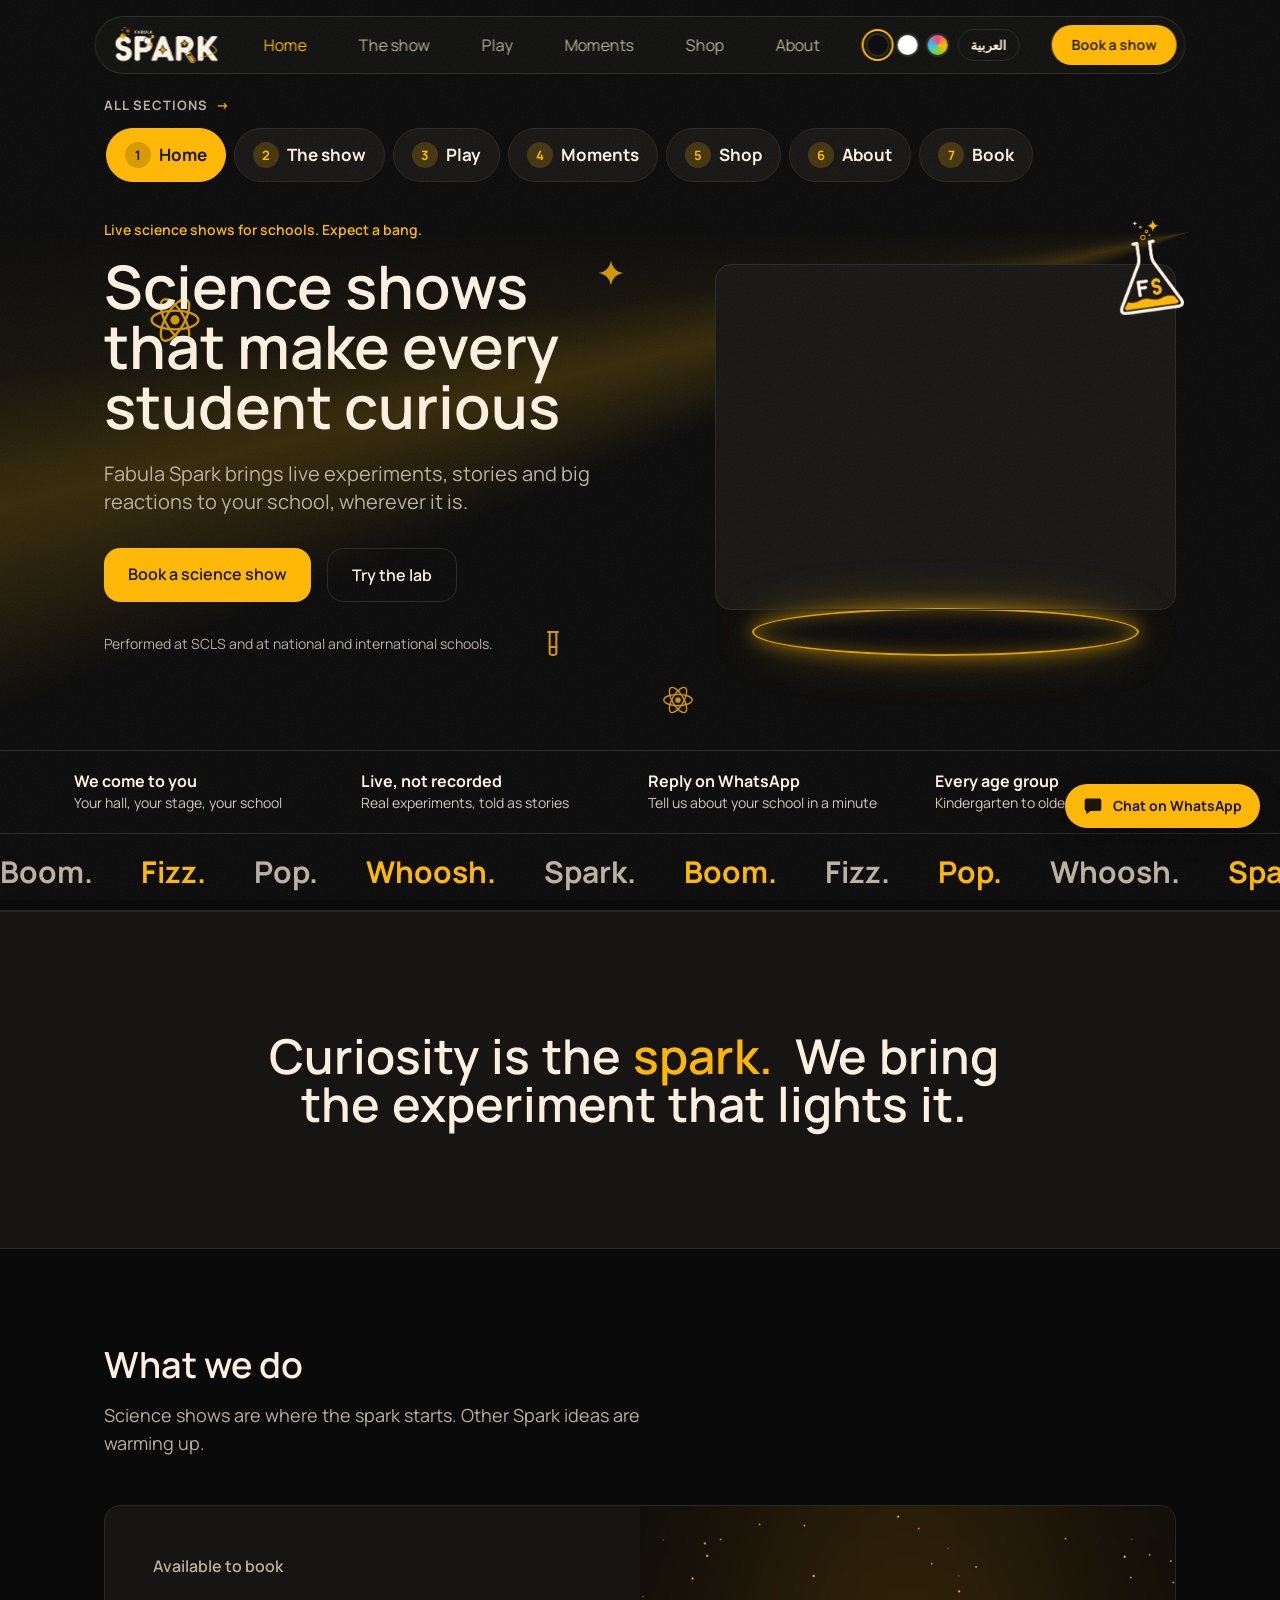
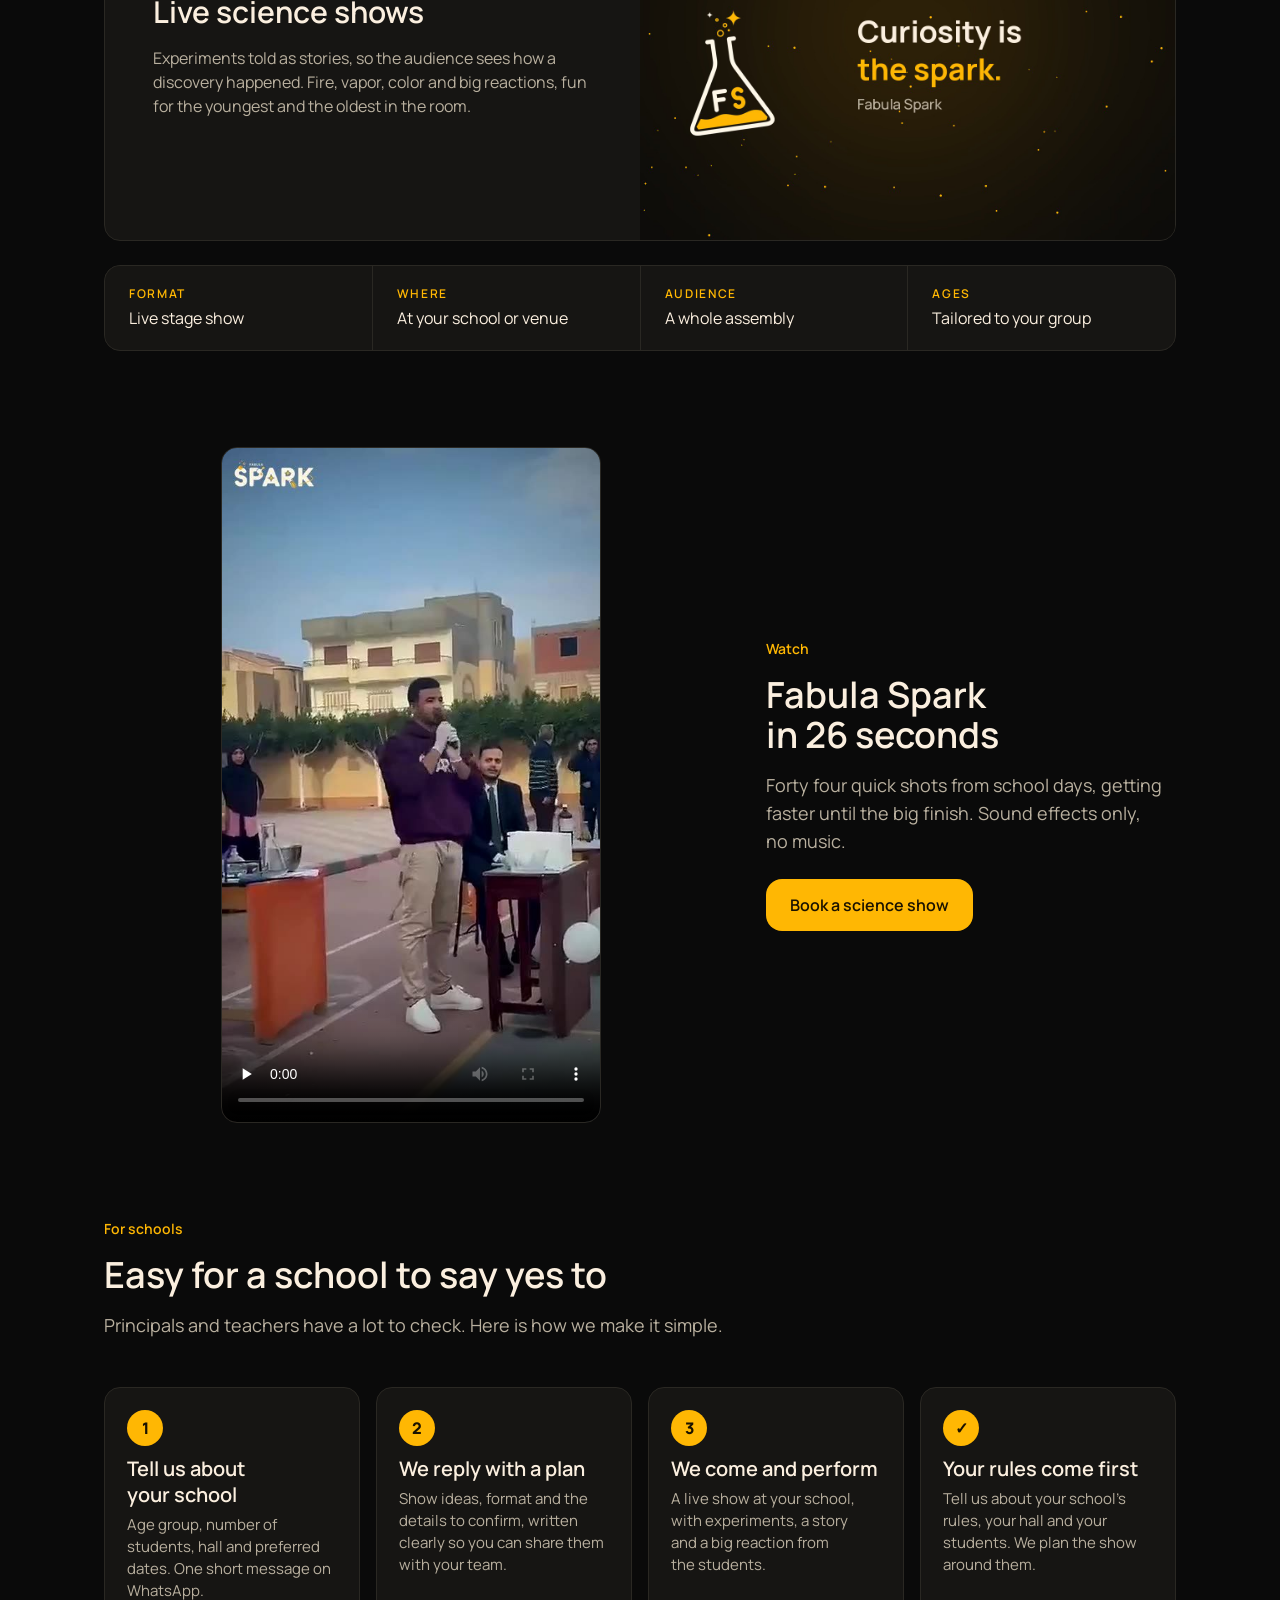
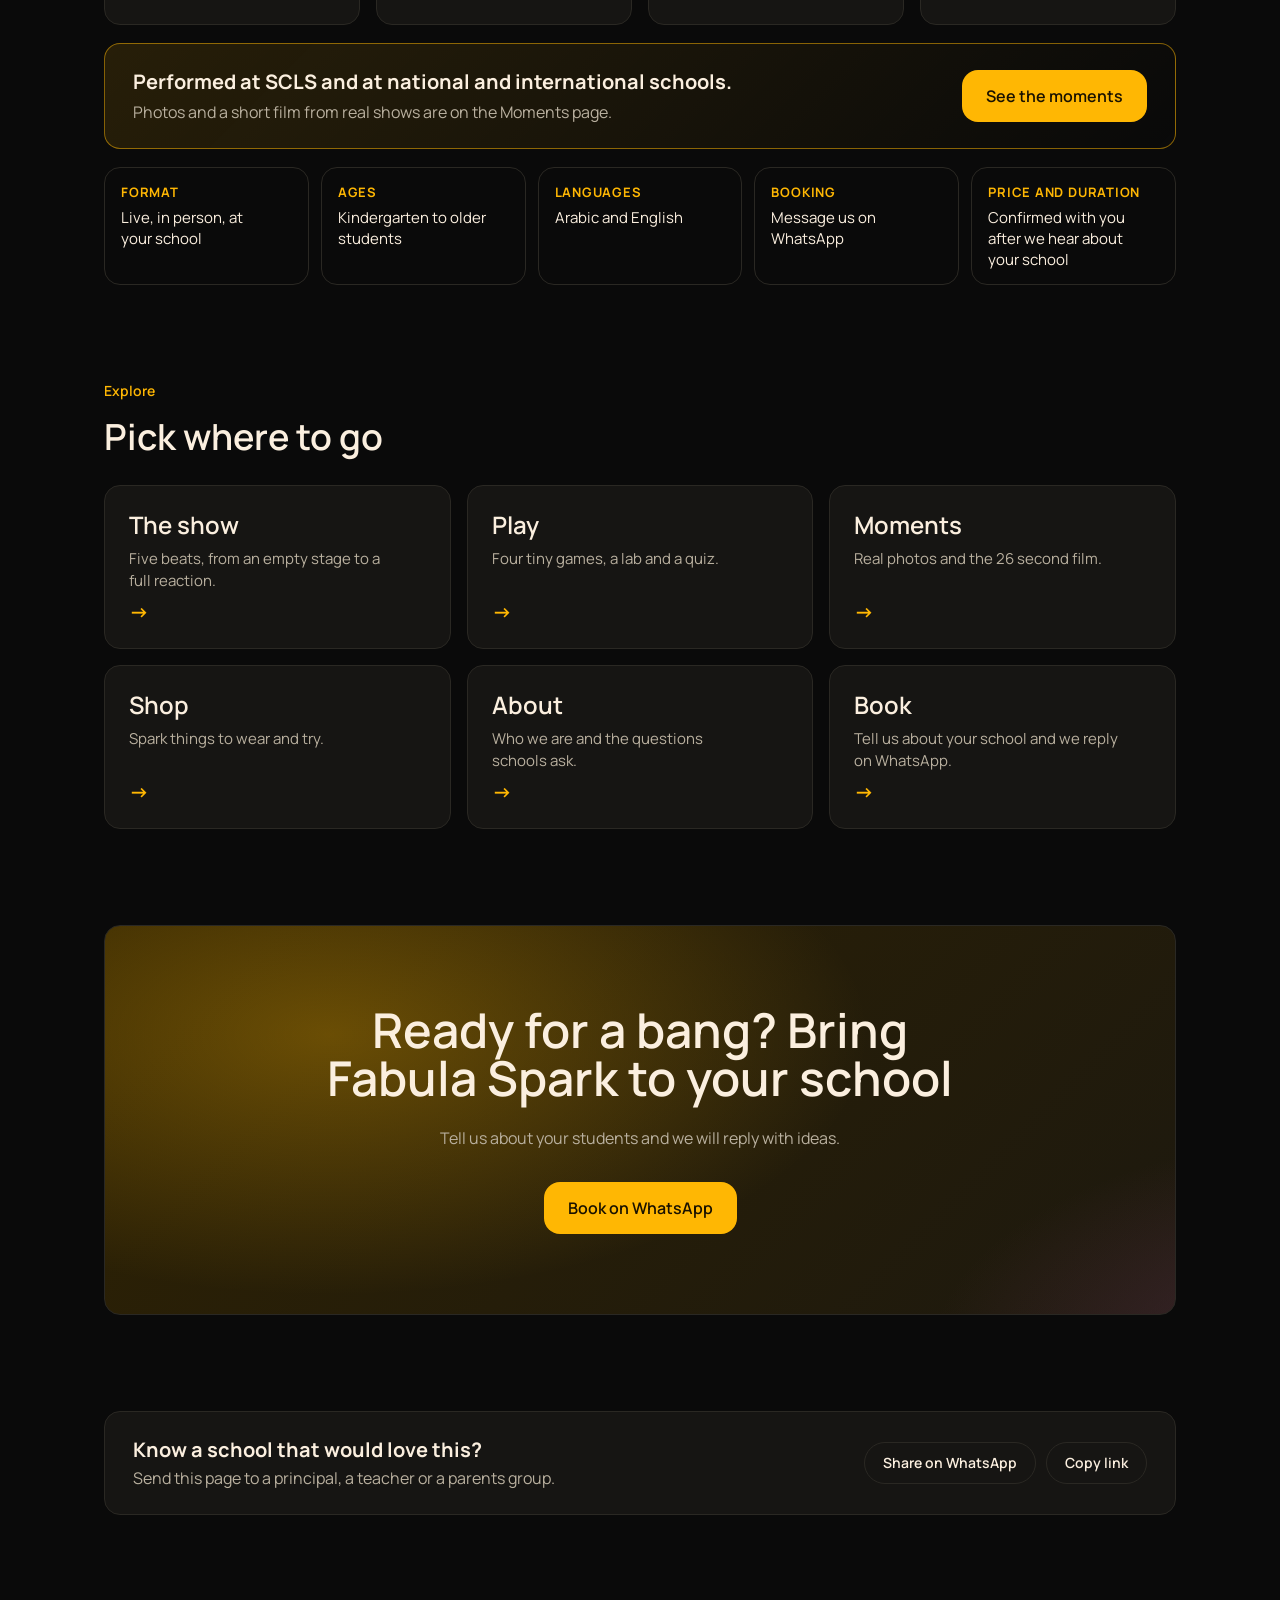
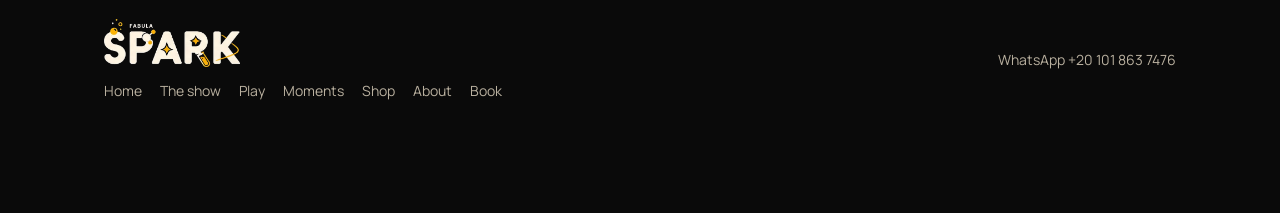
==== commit 092b9a13: "v11: section strip, explore-more rows, 5 new moments, 4 games, school trust block, FAQ, share bar, O" ====
--- a/index.html
+++ b/index.html
@@ -7,9 +7,9 @@
 <meta name="description" content="Fabula Spark brings live science shows to schools. Experiments, stories and big reactions that make students curious. Book a science show on WhatsApp.">
 <link rel="canonical" href="https://jospark47-jpg.github.io/fabula-spark/">
 <meta name="robots" content="index,follow,max-image-preview:large">
-<meta property="og:type" content="website"><meta property="og:site_name" content="Fabula Spark"><meta property="og:title" content="Fabula Spark | Live science shows for schools"><meta property="og:description" content="Fabula Spark brings live science shows to schools. Experiments, stories and big reactions that make students curious. Book a science show on WhatsApp."><meta property="og:url" content="https://jospark47-jpg.github.io/fabula-spark/"><meta property="og:image" content="https://jospark47-jpg.github.io/fabula-spark/poster3.jpg"><meta property="og:image:alt" content="Fabula Spark card reading Curiosity is the spark">
-<meta name="twitter:card" content="summary_large_image"><meta name="twitter:title" content="Fabula Spark | Live science shows for schools"><meta name="twitter:description" content="Fabula Spark brings live science shows to schools. Experiments, stories and big reactions that make students curious. Book a science show on WhatsApp."><meta name="twitter:image" content="https://jospark47-jpg.github.io/fabula-spark/poster3.jpg">
-<script type="application/ld+json">{"@context": "https://schema.org", "@graph": [{"@type": "Organization", "@id": "https://jospark47-jpg.github.io/fabula-spark/#org", "name": "Fabula Spark", "url": "https://jospark47-jpg.github.io/fabula-spark/", "logo": "https://jospark47-jpg.github.io/fabula-spark/wordmark.png", "image": "https://jospark47-jpg.github.io/fabula-spark/poster3.jpg", "description": "Fabula Spark is an educational brand that brings live science shows to schools.", "founder": {"@id": "https://jospark47-jpg.github.io/fabula-spark/#mahmoud"}, "contactPoint": {"@type": "ContactPoint", "contactType": "bookings", "telephone": "+201018637476", "url": "https://wa.me/201018637476", "availableLanguage": ["Arabic", "English"]}, "alternateName": ["فيبولا سبارك", "فبولا سبارك"]}, {"@type": "Person", "@id": "https://jospark47-jpg.github.io/fabula-spark/#mahmoud", "name": "Mahmoud Abdelhafiz", "alternateName": "محمود عبدالحفيظ", "jobTitle": "Co-founder", "worksFor": {"@id": "https://jospark47-jpg.github.io/fabula-spark/#org"}}, {"@type": "WebSite", "@id": "https://jospark47-jpg.github.io/fabula-spark/#site", "url": "https://jospark47-jpg.github.io/fabula-spark/", "name": "Fabula Spark", "publisher": {"@id": "https://jospark47-jpg.github.io/fabula-spark/#org"}, "inLanguage": "en"}, {"@type": "Service", "@id": "https://jospark47-jpg.github.io/fabula-spark/#show", "name": "Live science shows for schools", "serviceType": "Science show", "provider": {"@id": "https://jospark47-jpg.github.io/fabula-spark/#org"}, "description": "A live stage science show with experiments told as stories, performed at your school or venue for a whole assembly.", "url": "https://jospark47-jpg.github.io/fabula-spark/#what"}, {"@type": "FAQPage", "mainEntity": [{"@type": "Question", "name": "Which ages do you work with?", "acceptedAnswer": {"@type": "Answer", "text": "Tell us your group and we shape the show to fit it."}}, {"@type": "Question", "name": "Where do the shows take place?", "acceptedAnswer": {"@type": "Answer", "text": "We bring the show to you. Tell us your location and we will confirm."}}, {"@type": "Question", "name": "Can the show include a story?", "acceptedAnswer": {"@type": "Answer", "text": "Yes. We wrap experiments in a story that explains how the discovery happened."}}, {"@type": "Question", "name": "Do you only do science shows?", "acceptedAnswer": {"@type": "Answer", "text": "Science shows are our focus today. More Spark experiences are on the way."}}, {"@type": "Question", "name": "How do we book?", "acceptedAnswer": {"@type": "Answer", "text": "Send us a message with your school, age group and preferred dates."}}]}]}</script>
+<meta property="og:type" content="website"><meta property="og:site_name" content="Fabula Spark"><meta property="og:title" content="Fabula Spark | Live science shows for schools"><meta property="og:description" content="Fabula Spark brings live science shows to schools. Experiments, stories and big reactions that make students curious. Book a science show on WhatsApp."><meta property="og:url" content="https://jospark47-jpg.github.io/fabula-spark/"><meta property="og:image" content="https://jospark47-jpg.github.io/fabula-spark/og-card.jpg"><meta property="og:image:alt" content="Fabula Spark: live science shows for schools, in English and Arabic">
+<meta name="twitter:card" content="summary_large_image"><meta name="twitter:title" content="Fabula Spark | Live science shows for schools"><meta name="twitter:description" content="Fabula Spark brings live science shows to schools. Experiments, stories and big reactions that make students curious. Book a science show on WhatsApp."><meta name="twitter:image" content="https://jospark47-jpg.github.io/fabula-spark/og-card.jpg">
+<script type="application/ld+json">{"@context": "https://schema.org", "@graph": [{"@type": "Organization", "@id": "https://jospark47-jpg.github.io/fabula-spark/#org", "name": "Fabula Spark", "url": "https://jospark47-jpg.github.io/fabula-spark/", "logo": "https://jospark47-jpg.github.io/fabula-spark/wordmark.png", "image": "https://jospark47-jpg.github.io/fabula-spark/og-card.jpg", "description": "Fabula Spark is an educational brand that brings live science shows to schools.", "founder": {"@id": "https://jospark47-jpg.github.io/fabula-spark/#mahmoud"}, "contactPoint": {"@type": "ContactPoint", "contactType": "bookings", "telephone": "+201018637476", "url": "https://wa.me/201018637476", "availableLanguage": ["Arabic", "English"]}, "alternateName": ["فيبولا سبارك", "فبولا سبارك"]}, {"@type": "Person", "@id": "https://jospark47-jpg.github.io/fabula-spark/#mahmoud", "name": "Mahmoud Abdelhafiz", "alternateName": "محمود عبدالحفيظ", "jobTitle": "Co-founder", "worksFor": {"@id": "https://jospark47-jpg.github.io/fabula-spark/#org"}}, {"@type": "WebSite", "@id": "https://jospark47-jpg.github.io/fabula-spark/#site", "url": "https://jospark47-jpg.github.io/fabula-spark/", "name": "Fabula Spark", "publisher": {"@id": "https://jospark47-jpg.github.io/fabula-spark/#org"}, "inLanguage": "en"}, {"@type": "Service", "@id": "https://jospark47-jpg.github.io/fabula-spark/#show", "name": "Live science shows for schools", "serviceType": "Science show", "provider": {"@id": "https://jospark47-jpg.github.io/fabula-spark/#org"}, "description": "A live stage science show with experiments told as stories, performed at your school or venue for a whole assembly.", "url": "https://jospark47-jpg.github.io/fabula-spark/#what"}, {"@type": "FAQPage", "mainEntity": [{"@type": "Question", "name": "Which ages do you work with?", "acceptedAnswer": {"@type": "Answer", "text": "Tell us your group and we shape the show to fit it."}}, {"@type": "Question", "name": "Where do the shows take place?", "acceptedAnswer": {"@type": "Answer", "text": "We bring the show to you. Tell us your location and we will confirm."}}, {"@type": "Question", "name": "Can the show include a story?", "acceptedAnswer": {"@type": "Answer", "text": "Yes. We wrap experiments in a story that explains how the discovery happened."}}, {"@type": "Question", "name": "Do you only do science shows?", "acceptedAnswer": {"@type": "Answer", "text": "Science shows are our focus today. More Spark experiences are on the way."}}, {"@type": "Question", "name": "How do we book?", "acceptedAnswer": {"@type": "Answer", "text": "Send us a message with your school, age group and preferred dates."}}]}]}</script>
 <link rel="icon" type="image/png" href="favicon.png">
 <script>(function(){var m={"beats": "show.html", "screen": "show.html", "temp": "show.html", "lab": "play.html", "play": "play.html", "quiz": "play.html", "gallery": "moments.html", "yard": "moments.html", "shop": "shop.html", "team": "about.html", "faq": "about.html", "voices": "about.html", "how": "book.html", "planner": "book.html", "contact": "book.html"},h=location.hash.slice(1);if(m[h])location.replace(m[h]+"#"+h)})();</script>
 <script>(function(){try{var t=localStorage.getItem('fs_theme'),l=localStorage.getItem('fs_lang'),d=document.documentElement;if(t==='light'||t==='kids')d.setAttribute('data-theme',t);if(l==='ar'){d.lang='ar';d.dir='rtl'}}catch(e){}window.INK=function(){return getComputedStyle(document.documentElement).getPropertyValue('--text').trim()||'#fbefdf'}})();</script>
@@ -25,6 +25,7 @@
 <nav class="nav"><a href="./" aria-label="Fabula Spark home"><img src="wordmark.png" alt="Fabula Spark"></a><div class="menu" id="menu"><a href="./" class="act" aria-current="page">Home</a><a href="show.html">The show</a><a href="play.html">Play</a><a href="moments.html">Moments</a><a href="shop.html">Shop</a><a href="about.html">About</a></div><div class="tools"><div class="sw" role="group" aria-label="Theme"><button type="button" class="s-d" data-th="dark" aria-label="Dark theme"></button><button type="button" class="s-l" data-th="light" aria-label="Light theme"></button><button type="button" class="s-k" data-th="kids" aria-label="Colorful kids theme"></button></div><button type="button" class="tb" id="langb" aria-label="Switch language">العربية</button></div><a class="btn mag" href="book.html#planner">Book a show</a><button type="button" class="nm" id="nm" aria-label="Menu" aria-expanded="false" aria-controls="menu"><i></i><i></i><i></i></button></nav>
 <a class="wa" id="wa" href="https://wa.me/201018637476?text=Hello%20Fabula%20Spark%2C%20I%20have%20a%20question." target="_blank" rel="noopener" aria-label="Chat on WhatsApp"><svg viewBox="0 0 24 24" fill="currentColor"><path d="M4 3h16a2 2 0 0 1 2 2v11a2 2 0 0 1-2 2H9l-5 4v-4a2 2 0 0 1-2-2V5a2 2 0 0 1 2-2z"/></svg><span>Chat on WhatsApp</span></a>
 <main id="main">
+<nav class="pstrip ptop" aria-label="Sections"><div class="wrap"><p class="pstl">All sections</p><div class="pst"><a href="./" class="act" aria-current="page"><b>1</b>Home</a><a href="show.html"><b>2</b>The show</a><a href="play.html"><b>3</b>Play</a><a href="moments.html"><b>4</b>Moments</a><a href="shop.html"><b>5</b>Shop</a><a href="about.html"><b>6</b>About</a><a href="book.html"><b>7</b>Book</a></div></div></nav>
 
 <div class="wrap">
 <header class="hero" id="hero">
@@ -55,7 +56,23 @@
  <div class="vcard rv" style="max-width:380px;justify-self:center;width:100%"><video controls preload="none" playsinline poster="poster_fast.jpg"><source src="video_fast.mp4" type="video/mp4"></video></div>
  <div class="rv" style="--d:120ms"><p class="eyebrow">Watch</p><h2>Fabula Spark in 26 seconds</h2><p class="lead" style="margin-bottom:24px">Forty four quick shots from school days, getting faster until the big finish. Sound effects only, no music.</p><a class="btn mag" href="book.html#planner">Book a science show</a></div>
 </div></section>
-<section id="explore" style="padding-top:0"><div class="wrap"><p class="eyebrow rv">Explore</p><h2 class="rv" style="--d:60ms">Pick where to go</h2><div class="xp" style="margin-top:28px"><a class="xc rv" style="--d:0ms" href="show.html"><h3>The show</h3><p>Five beats, from an empty stage to a full reaction.</p><span class="go" aria-hidden="true"></span></a><a class="xc rv" style="--d:60ms" href="play.html"><h3>Play</h3><p>A tiny lab, a bubble game and a quiz.</p><span class="go" aria-hidden="true"></span></a><a class="xc rv" style="--d:120ms" href="moments.html"><h3>Moments</h3><p>Real photos and the 26 second film.</p><span class="go" aria-hidden="true"></span></a><a class="xc rv" style="--d:180ms" href="shop.html"><h3>Shop</h3><p>Spark things to wear and try.</p><span class="go" aria-hidden="true"></span></a><a class="xc rv" style="--d:240ms" href="about.html"><h3>About</h3><p>Who we are and the questions schools ask.</p><span class="go" aria-hidden="true"></span></a><a class="xc rv" style="--d:300ms" href="book.html"><h3>Book</h3><p>Tell us about your school and we reply on WhatsApp.</p><span class="go" aria-hidden="true"></span></a></div></div></section>
+<section id="trust" style="padding-top:0"><div class="wrap">
+ <p class="eyebrow rv">For schools</p>
+ <h2 class="rv" style="--d:60ms">Easy for a school to say yes to</h2>
+ <p class="lead rv" style="--d:100ms">Principals and teachers have a lot to check. Here is how we make it simple.</p>
+ <div class="trgrid">
+  <div class="trc rv"><span class="trn">1</span><h3>Tell us about your school</h3><p>Age group, number of students, hall and preferred dates. One short message on WhatsApp.</p></div>
+  <div class="trc rv" style="--d:60ms"><span class="trn">2</span><h3>We reply with a plan</h3><p>Show ideas, format and the details to confirm, written clearly so you can share them with your team.</p></div>
+  <div class="trc rv" style="--d:120ms"><span class="trn">3</span><h3>We come and perform</h3><p>A live show at your school, with experiments, a story and a big reaction from the students.</p></div>
+  <div class="trc rv" style="--d:180ms"><span class="trn">&#10003;</span><h3>Your rules come first</h3><p>Tell us about your school's rules, your hall and your students. We plan the show around them.</p></div>
+ </div>
+ <div class="trproof rv"><div><b>Performed at SCLS and at national and international schools.</b><p>Photos and a short film from real shows are on the Moments page.</p></div><a class="btn" href="moments.html">See the moments</a></div>
+ <div class="trfact rv">
+  <p><b>Format</b> Live, in person, at your school</p><p><b>Ages</b> Kindergarten to older students</p><p><b>Languages</b> Arabic and English</p><p><b>Booking</b> Message us on WhatsApp</p><p><b>Price and duration</b> Confirmed with you after we hear about your school</p>
+ </div>
+</div></section>
+
+<section id="explore" style="padding-top:0"><div class="wrap"><p class="eyebrow rv">Explore</p><h2 class="rv" style="--d:60ms">Pick where to go</h2><div class="xp" style="margin-top:28px"><a class="xc rv" style="--d:0ms" href="show.html"><h3>The show</h3><p>Five beats, from an empty stage to a full reaction.</p><span class="go" aria-hidden="true"></span></a><a class="xc rv" style="--d:60ms" href="play.html"><h3>Play</h3><p>Four tiny games, a lab and a quiz.</p><span class="go" aria-hidden="true"></span></a><a class="xc rv" style="--d:120ms" href="moments.html"><h3>Moments</h3><p>Real photos and the 26 second film.</p><span class="go" aria-hidden="true"></span></a><a class="xc rv" style="--d:180ms" href="shop.html"><h3>Shop</h3><p>Spark things to wear and try.</p><span class="go" aria-hidden="true"></span></a><a class="xc rv" style="--d:240ms" href="about.html"><h3>About</h3><p>Who we are and the questions schools ask.</p><span class="go" aria-hidden="true"></span></a><a class="xc rv" style="--d:300ms" href="book.html"><h3>Book</h3><p>Tell us about your school and we reply on WhatsApp.</p><span class="go" aria-hidden="true"></span></a></div></div></section>
 <section style="padding-top:0"><div class="wrap">
  <div class="final rv">
   <h2>Ready for a bang? Bring Fabula Spark to your school</h2>
@@ -64,6 +81,7 @@
  </div>
 </div></section>
 </main>
+<section class="shbar" aria-label="Share"><div class="wrap"><div class="shin"><div><b>Know a school that would love this?</b><p>Send this page to a principal, a teacher or a parents group.</p></div><div class="shb"><a class="chip shwa" target="_blank" rel="noopener" href="#">Share on WhatsApp</a><button type="button" class="chip shcp">Copy link</button><button type="button" class="chip shnt" hidden>Share&hellip;</button></div></div></div></section>
 <footer><div class="fl"><img src="wordmark.png" alt="Fabula Spark" style="height:48px;width:auto"><nav class="fnav" aria-label="Pages"><a href="./">Home</a><a href="show.html">The show</a><a href="play.html">Play</a><a href="moments.html">Moments</a><a href="shop.html">Shop</a><a href="about.html">About</a><a href="book.html">Book</a></nav></div><a href="https://wa.me/201018637476" target="_blank" rel="noopener">WhatsApp +20 101 863 7476</a></footer>
 <div class="mbar"><a class="btn" href="book.html#planner">Book a show</a><a class="btn ghost" href="https://wa.me/201018637476?text=Hello%20Fabula%20Spark%2C%20I%20would%20like%20to%20book%20a%20science%20show." target="_blank" rel="noopener">WhatsApp</a></div>
 <dialog id="lb" aria-label="Photo viewer"><div class="in"><img id="lbi" alt=""></div><button class="x" aria-label="Close">&#10005;</button><button class="pv" aria-label="Previous photo">&#8592;</button><button class="nx" aria-label="Next photo">&#8594;</button><p id="lbc"></p></dialog>
--- a/style.css
+++ b/style.css
@@ -370,3 +370,64 @@
 @media(max-width:820px){.dark-panel{min-height:620px}.dp-hidden .words{align-content:end;padding:0 24px 30px;gap:14px}.dp-hidden .words b{font-size:21px;line-height:28px}}
 html[data-theme=light] .final{background:linear-gradient(135deg,#ffe3a0,#fff1d1 60%,#ffd9e6);border-color:#ecd9b0}
 html[data-theme=light] .final h2{color:#1a1612}html[data-theme=light] .final p{color:#4a4338}
+.gmgrid{display:grid;grid-template-columns:1fr 1fr;gap:18px;margin-top:26px}
+.gmcard{padding:24px;border-radius:var(--r);background:var(--card);border:1px solid var(--line);min-width:0}
+.gmcard h3{font-size:24px;line-height:30px}.gmsub{color:var(--muted);font-size:15px;line-height:22px;margin:4px 0 14px}
+.gmbar{display:flex;align-items:center;justify-content:space-between;gap:10px;margin-bottom:14px;font-weight:600}
+.gmbar .chip{padding:8px 16px}
+.gmmem{display:grid;grid-template-columns:repeat(4,1fr);gap:8px}
+.gmcd{aspect-ratio:1;border-radius:14px;border:1px solid var(--line);background:var(--bg);color:var(--text);font-size:clamp(24px,5vw,34px);line-height:1;cursor:pointer;display:flex;align-items:center;justify-content:center;padding:0;transition:transform 250ms var(--ease),background 250ms}
+.gmcd:active{transform:scale(.94)}
+.gmcd .gmf{display:none}.gmcd .gmb{font-size:20px;color:var(--accent);font-weight:800}
+.gmcd.on .gmf,.gmcd.ok .gmf{display:block}.gmcd.on .gmb,.gmcd.ok .gmb{display:none}
+.gmcd.ok{background:rgba(255,183,3,.22);border-color:var(--accent)}
+.gmout{min-height:24px;margin-top:12px;font-weight:700;color:var(--accent)}
+.gmtarget{font-size:22px;font-weight:800;margin:0 0 12px;min-height:30px}
+.gmmixrow{display:flex;align-items:center;gap:12px;flex-wrap:wrap}
+.gmdot{width:56px;height:56px;border-radius:50%;border:3px solid var(--line);background:var(--c);cursor:pointer;padding:0;transition:transform 250ms var(--ease)}
+.gmdot:active{transform:scale(.92)}.gmdot.pk{border-color:var(--text);transform:scale(1.12)}
+.gmplus{font-size:26px;font-weight:800;color:var(--muted)}
+.gmres{width:56px;height:56px;border-radius:50%;border:3px dashed var(--line);background:var(--rc,transparent)}
+.gmarena{position:relative;height:210px;border-radius:18px;background:var(--bg);border:1px solid var(--line);overflow:hidden}
+.gmspark{position:absolute;width:56px;height:56px;border-radius:50%;border:0;padding:0;cursor:pointer;background:radial-gradient(circle,#fff 0,#ffd54a 38%,rgba(255,183,3,.15) 72%);box-shadow:0 0 22px #ffb703;transition:left 180ms,top 180ms}
+.gmspark[hidden]{display:none}
+.gmitem{font-size:clamp(24px,4vw,32px);font-weight:800;text-align:center;padding:22px 8px;border-radius:18px;background:var(--bg);border:1px solid var(--line);margin:0 0 12px;min-height:84px}
+.gmopts{display:flex;gap:8px;flex-wrap:wrap}.gmopts .chip{flex:1;min-width:84px;text-align:center}
+@media(max-width:820px){.gmgrid{grid-template-columns:1fr}.gmcard{padding:18px}}
+html[data-theme=kids] .gmcard{border:3px solid #1d2b53;box-shadow:0 5px 0 #1d2b53;background:#fff}html[data-theme=kids] .gmcard h3{color:#1d2b53}
+html[data-theme=kids] .gmcard:nth-child(1){background:#ffd6e7}html[data-theme=kids] .gmcard:nth-child(2){background:#d6f2ff}html[data-theme=kids] .gmcard:nth-child(3){background:#fff1b8}html[data-theme=kids] .gmcard:nth-child(4){background:#e3f7c8}
+html[data-theme=kids] .gmsub{color:#3a4a7a}html[data-theme=kids] .gmout{color:#e0245e}html[data-theme=kids] .gmcd,html[data-theme=kids] .gmitem,html[data-theme=kids] .gmarena{background:#fff;border:2px solid #1d2b53;color:#1d2b53}
+html[data-theme=kids] .gmitem,html[data-theme=kids] .gmtarget{color:#1d2b53}
+html[data-theme=light] .gmcd.ok{background:#ffe9a8}
+/* section strip */
+.pstrip{padding:0 0 28px;position:relative;z-index:1}
+.pstrip .wrap{display:flex;flex-direction:column;gap:10px}
+.pstl{font-size:13px;line-height:18px;letter-spacing:.08em;text-transform:uppercase;color:var(--muted);font-weight:700}
+.pstl{display:flex;align-items:center;gap:8px}.pstl::after{content:"\2192";color:var(--accent)}html[dir=rtl] .pstl::after{content:"\2190"}
+.pst{display:flex;gap:10px;overflow-x:auto;padding:4px 2px 10px;scrollbar-width:thin;-webkit-overflow-scrolling:touch}
+.pst a{flex:0 0 auto;display:inline-flex;align-items:center;gap:10px;padding:14px 22px;border-radius:999px;border:1px solid var(--line);background:var(--card);font-weight:700;font-size:18px;line-height:24px;color:var(--text);white-space:nowrap;transition:transform 300ms var(--ease),border-color 300ms}
+.pst a:hover{transform:translateY(-3px);border-color:rgba(255,183,3,.6)}
+.pst a b{width:26px;height:26px;border-radius:50%;display:inline-flex;align-items:center;justify-content:center;font-size:13px;background:rgba(255,183,3,.2);color:var(--accent)}
+.pst a.act{background:var(--accent);color:#1a1200;border-color:var(--accent)}.pst a.act b{background:rgba(0,0,0,.16);color:#1a1200}
+@media(min-width:821px){.pst{flex-wrap:wrap;overflow:visible;gap:8px}.pst a{font-size:17px;padding:13px 18px;gap:8px}}
+@media(max-width:820px){.pst a{font-size:17px;padding:12px 18px}}
+html[data-theme=kids] .pst a{border:3px solid #1d2b53;box-shadow:0 4px 0 #1d2b53;background:#fff;color:#1d2b53}html[data-theme=kids] .pst a.act{background:#ffe08a;color:#e0245e}html[data-theme=kids] .pstl{color:#1d2b53}
+@media(min-width:821px){.menu{font-size:16px}.menu a{padding:8px 14px}}
+.trgrid{display:grid;grid-template-columns:repeat(4,1fr);gap:16px;margin-top:26px}
+.trc{padding:22px;border-radius:var(--r);background:var(--card);border:1px solid var(--line)}
+.trc h3{font-size:20px;line-height:26px;margin:10px 0 6px}.trc p{color:var(--muted);font-size:15px;line-height:22px}
+.trn{display:inline-flex;width:36px;height:36px;border-radius:50%;align-items:center;justify-content:center;background:var(--accent);color:#1a1200;font-weight:800}
+.trproof{display:flex;align-items:center;justify-content:space-between;gap:20px;flex-wrap:wrap;margin-top:18px;padding:24px 28px;border-radius:var(--r);border:1px solid rgba(255,183,3,.5);background:linear-gradient(135deg,rgba(255,183,3,.12),transparent)}
+.trproof b{font-size:20px;line-height:28px}.trproof p{color:var(--muted);margin-top:4px}
+.trfact{display:grid;grid-template-columns:repeat(5,1fr);gap:12px;margin-top:18px}
+.trfact p{padding:14px 16px;border-radius:16px;border:1px solid var(--line);font-size:15px;line-height:21px;color:var(--text)}.trfact b{display:block;color:var(--accent);font-size:13px;letter-spacing:.06em;text-transform:uppercase;margin-bottom:4px}
+@media(max-width:980px){.trgrid{grid-template-columns:1fr 1fr}.trfact{grid-template-columns:1fr 1fr}}
+@media(max-width:520px){.trgrid,.trfact{grid-template-columns:1fr}}
+.shbar{padding:0 0 56px}.shin{display:flex;align-items:center;justify-content:space-between;gap:20px;flex-wrap:wrap;padding:24px 28px;border-radius:var(--r);background:var(--card);border:1px solid var(--line)}
+.shin b{font-size:20px;line-height:28px}.shin p{color:var(--muted);margin-top:2px}.shb{display:flex;gap:10px;flex-wrap:wrap}.shb a.chip{display:inline-block}.shb [hidden]{display:none}
+.pstrip.ptop{padding:96px 0 0}.pstrip.ptop+.wrap .hero{padding-top:28px}
+@media(max-width:820px){.pstrip.ptop{padding-top:88px}.pstrip.ptop+.wrap .hero{padding-top:14px}}
+html[data-theme=kids] .trc,html[data-theme=kids] .shin,html[data-theme=kids] .trfact p,html[data-theme=kids] .trproof{border:3px solid #1d2b53;box-shadow:0 5px 0 #1d2b53;background:#fff;color:#1d2b53}
+html[data-theme=kids] .trc h3,html[data-theme=kids] .trproof b,html[data-theme=kids] .shin b{color:#1d2b53}html[data-theme=kids] .trc p,html[data-theme=kids] .trproof p,html[data-theme=kids] .shin p{color:#3a4a7a}
+html[data-theme=kids] .trc:nth-child(1){background:#ffd6e7}html[data-theme=kids] .trc:nth-child(2){background:#d6f2ff}html[data-theme=kids] .trc:nth-child(3){background:#e3f7c8}html[data-theme=kids] .trc:nth-child(4){background:#fff1b8}
+html[data-theme=kids] .trn{background:#e0245e;color:#fff}html[data-theme=kids] .trfact b{color:#e0245e}
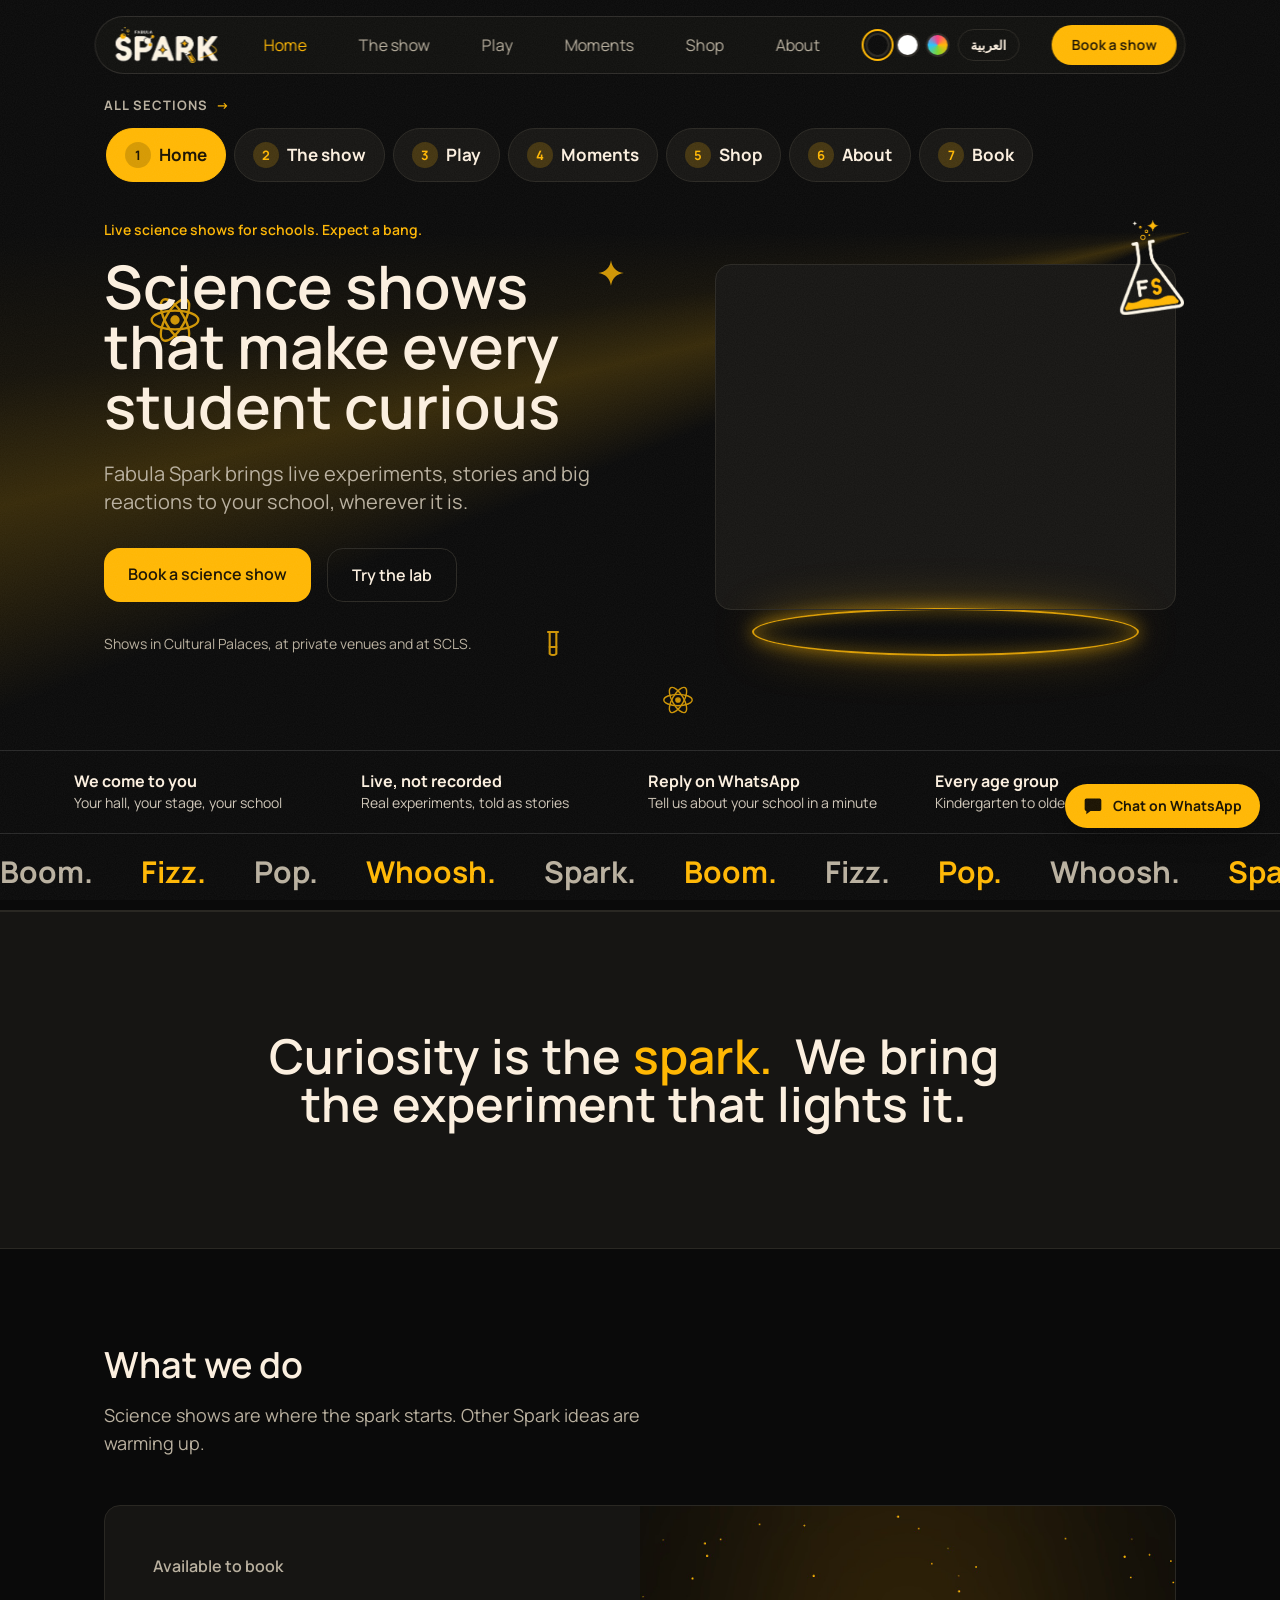
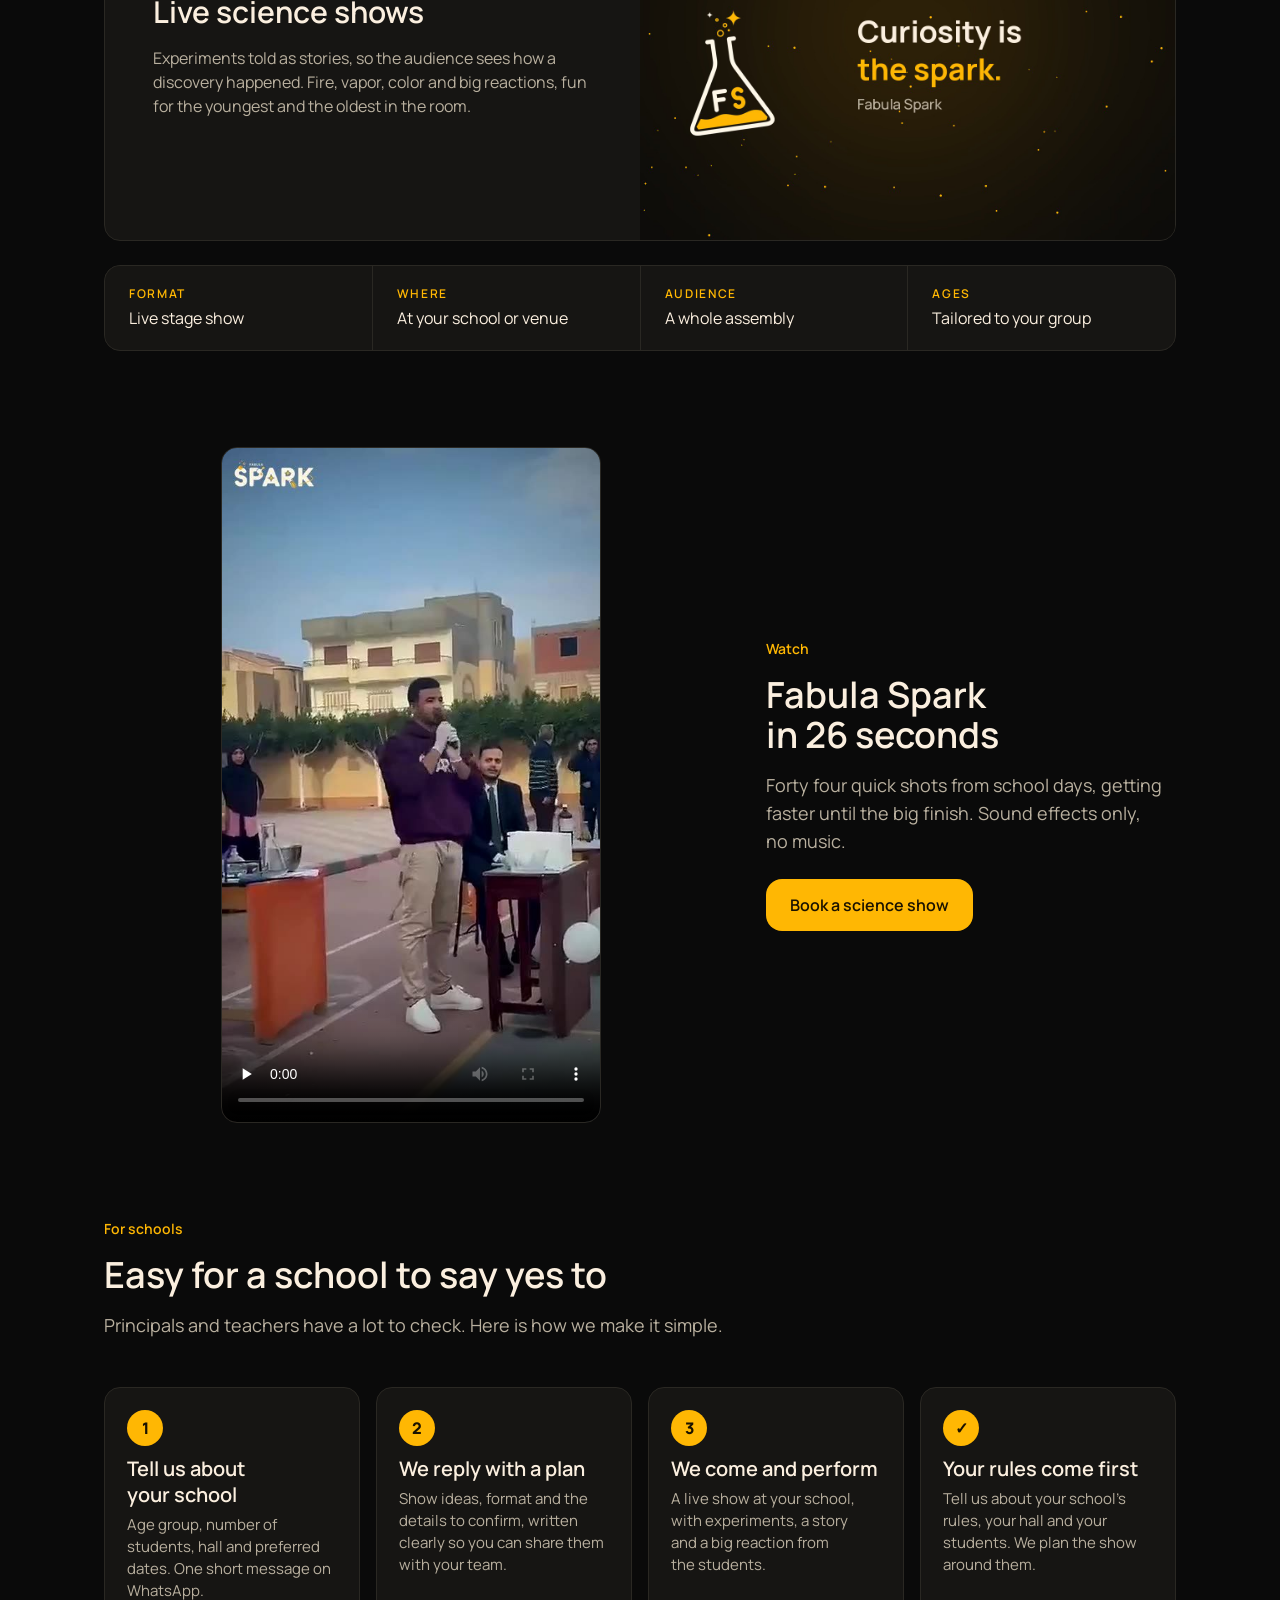
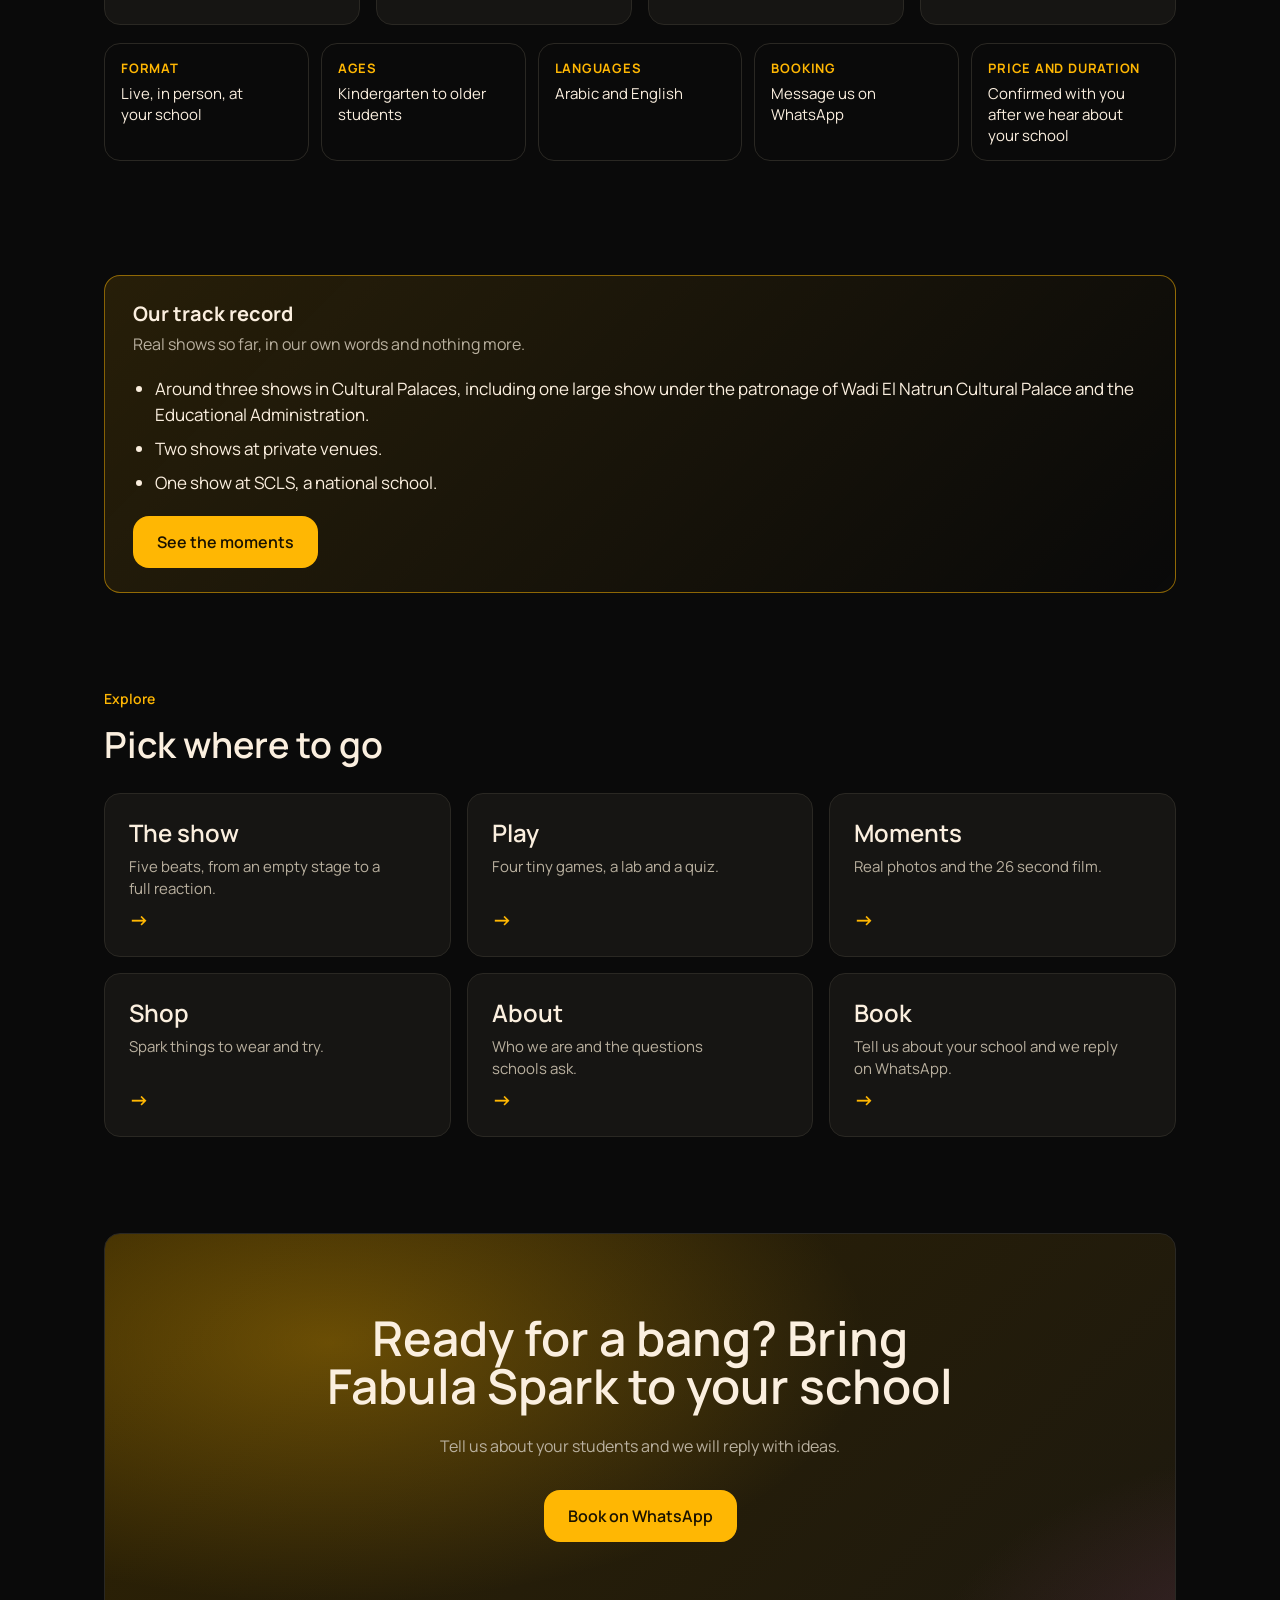
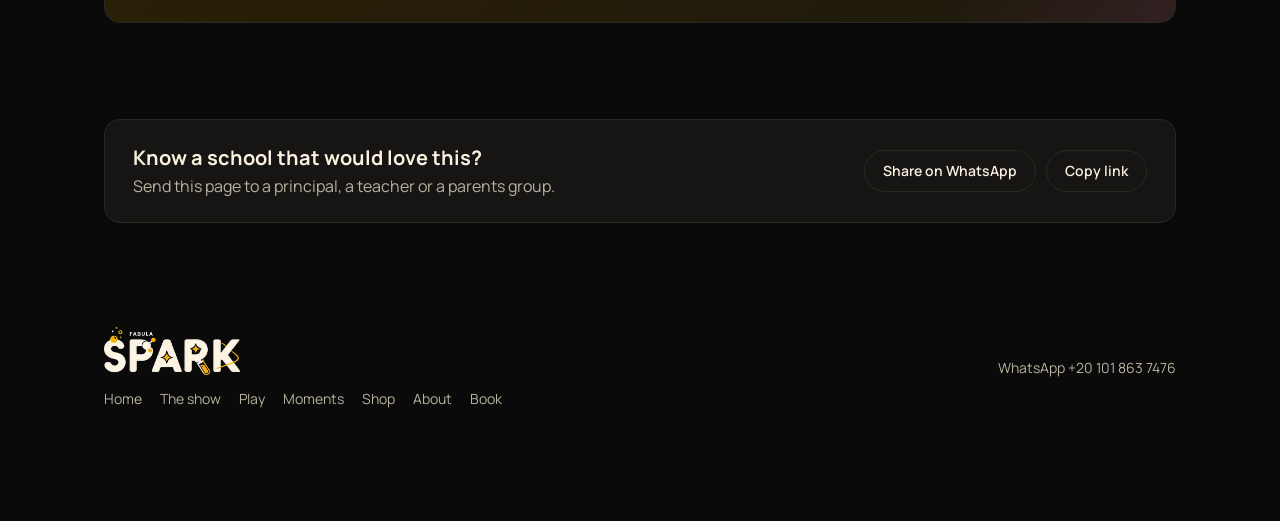
==== commit bff9e91a: "v11.1: true track record (palaces, private venues, SCLS); remove unverified international claim" ====
--- a/index.html
+++ b/index.html
@@ -36,7 +36,7 @@
   <h1 class="he" style="--d:200ms">Science shows that make every student curious</h1>
   <p class="sub he" style="--d:350ms">Fabula Spark brings live experiments, stories and big reactions to your school, wherever it is.</p>
   <div class="cta he" style="--d:500ms"><a class="btn mag" href="book.html#planner">Book a science show</a><a class="btn ghost mag" href="play.html">Try the lab</a></div>
-  <p class="proof he" style="--d:650ms">Performed at SCLS and at national and international schools.</p>
+  <p class="proof he" style="--d:650ms">Shows in Cultural Palaces, at private venues and at SCLS.</p>
  </div>
  <div class="visual he tilt" style="--d:300ms" data-tilt><img class="flaskfloat" src="flask.png" alt="" style="height:auto"><div class="vi"><img src="h1.jpg" alt="A column of vapor rising on stage during a Fabula Spark science show"><img src="g3.jpg" alt="A presenter and two students at an experiment table on stage" loading="lazy"><img src="g9.jpg" alt="A burst of fire during a stage experiment" loading="lazy"><img src="g2.jpg" alt="Presenters and students under a balloon arch on a school stage" loading="lazy"></div></div>
 </header>
@@ -66,11 +66,12 @@
   <div class="trc rv" style="--d:120ms"><span class="trn">3</span><h3>We come and perform</h3><p>A live show at your school, with experiments, a story and a big reaction from the students.</p></div>
   <div class="trc rv" style="--d:180ms"><span class="trn">&#10003;</span><h3>Your rules come first</h3><p>Tell us about your school's rules, your hall and your students. We plan the show around them.</p></div>
  </div>
- <div class="trproof rv"><div><b>Performed at SCLS and at national and international schools.</b><p>Photos and a short film from real shows are on the Moments page.</p></div><a class="btn" href="moments.html">See the moments</a></div>
  <div class="trfact rv">
   <p><b>Format</b> Live, in person, at your school</p><p><b>Ages</b> Kindergarten to older students</p><p><b>Languages</b> Arabic and English</p><p><b>Booking</b> Message us on WhatsApp</p><p><b>Price and duration</b> Confirmed with you after we hear about your school</p>
  </div>
 </div></section>
+
+<section id="record" style="padding-top:0"><div class="wrap"><div class="trproof rv" style="align-items:flex-start;flex-direction:column"><div><b>Our track record</b><p>Real shows so far, in our own words and nothing more.</p></div><ul class="trlist"><li>Around three shows in Cultural Palaces, including one large show under the patronage of Wadi El Natrun Cultural Palace and the Educational Administration.</li><li>Two shows at private venues.</li><li>One show at SCLS, a national school.</li></ul><a class="btn" href="moments.html">See the moments</a></div></div></section>
 
 <section id="explore" style="padding-top:0"><div class="wrap"><p class="eyebrow rv">Explore</p><h2 class="rv" style="--d:60ms">Pick where to go</h2><div class="xp" style="margin-top:28px"><a class="xc rv" style="--d:0ms" href="show.html"><h3>The show</h3><p>Five beats, from an empty stage to a full reaction.</p><span class="go" aria-hidden="true"></span></a><a class="xc rv" style="--d:60ms" href="play.html"><h3>Play</h3><p>Four tiny games, a lab and a quiz.</p><span class="go" aria-hidden="true"></span></a><a class="xc rv" style="--d:120ms" href="moments.html"><h3>Moments</h3><p>Real photos and the 26 second film.</p><span class="go" aria-hidden="true"></span></a><a class="xc rv" style="--d:180ms" href="shop.html"><h3>Shop</h3><p>Spark things to wear and try.</p><span class="go" aria-hidden="true"></span></a><a class="xc rv" style="--d:240ms" href="about.html"><h3>About</h3><p>Who we are and the questions schools ask.</p><span class="go" aria-hidden="true"></span></a><a class="xc rv" style="--d:300ms" href="book.html"><h3>Book</h3><p>Tell us about your school and we reply on WhatsApp.</p><span class="go" aria-hidden="true"></span></a></div></div></section>
 <section style="padding-top:0"><div class="wrap">
--- a/style.css
+++ b/style.css
@@ -431,3 +431,5 @@
 html[data-theme=kids] .trc h3,html[data-theme=kids] .trproof b,html[data-theme=kids] .shin b{color:#1d2b53}html[data-theme=kids] .trc p,html[data-theme=kids] .trproof p,html[data-theme=kids] .shin p{color:#3a4a7a}
 html[data-theme=kids] .trc:nth-child(1){background:#ffd6e7}html[data-theme=kids] .trc:nth-child(2){background:#d6f2ff}html[data-theme=kids] .trc:nth-child(3){background:#e3f7c8}html[data-theme=kids] .trc:nth-child(4){background:#fff1b8}
 html[data-theme=kids] .trn{background:#e0245e;color:#fff}html[data-theme=kids] .trfact b{color:#e0245e}
+.trlist{margin:0;padding:0 0 0 22px;display:grid;gap:8px;font-size:17px;line-height:26px}html[dir=rtl] .trlist{padding:0 22px 0 0}
+html[data-theme=kids] .trlist{color:#1d2b53}
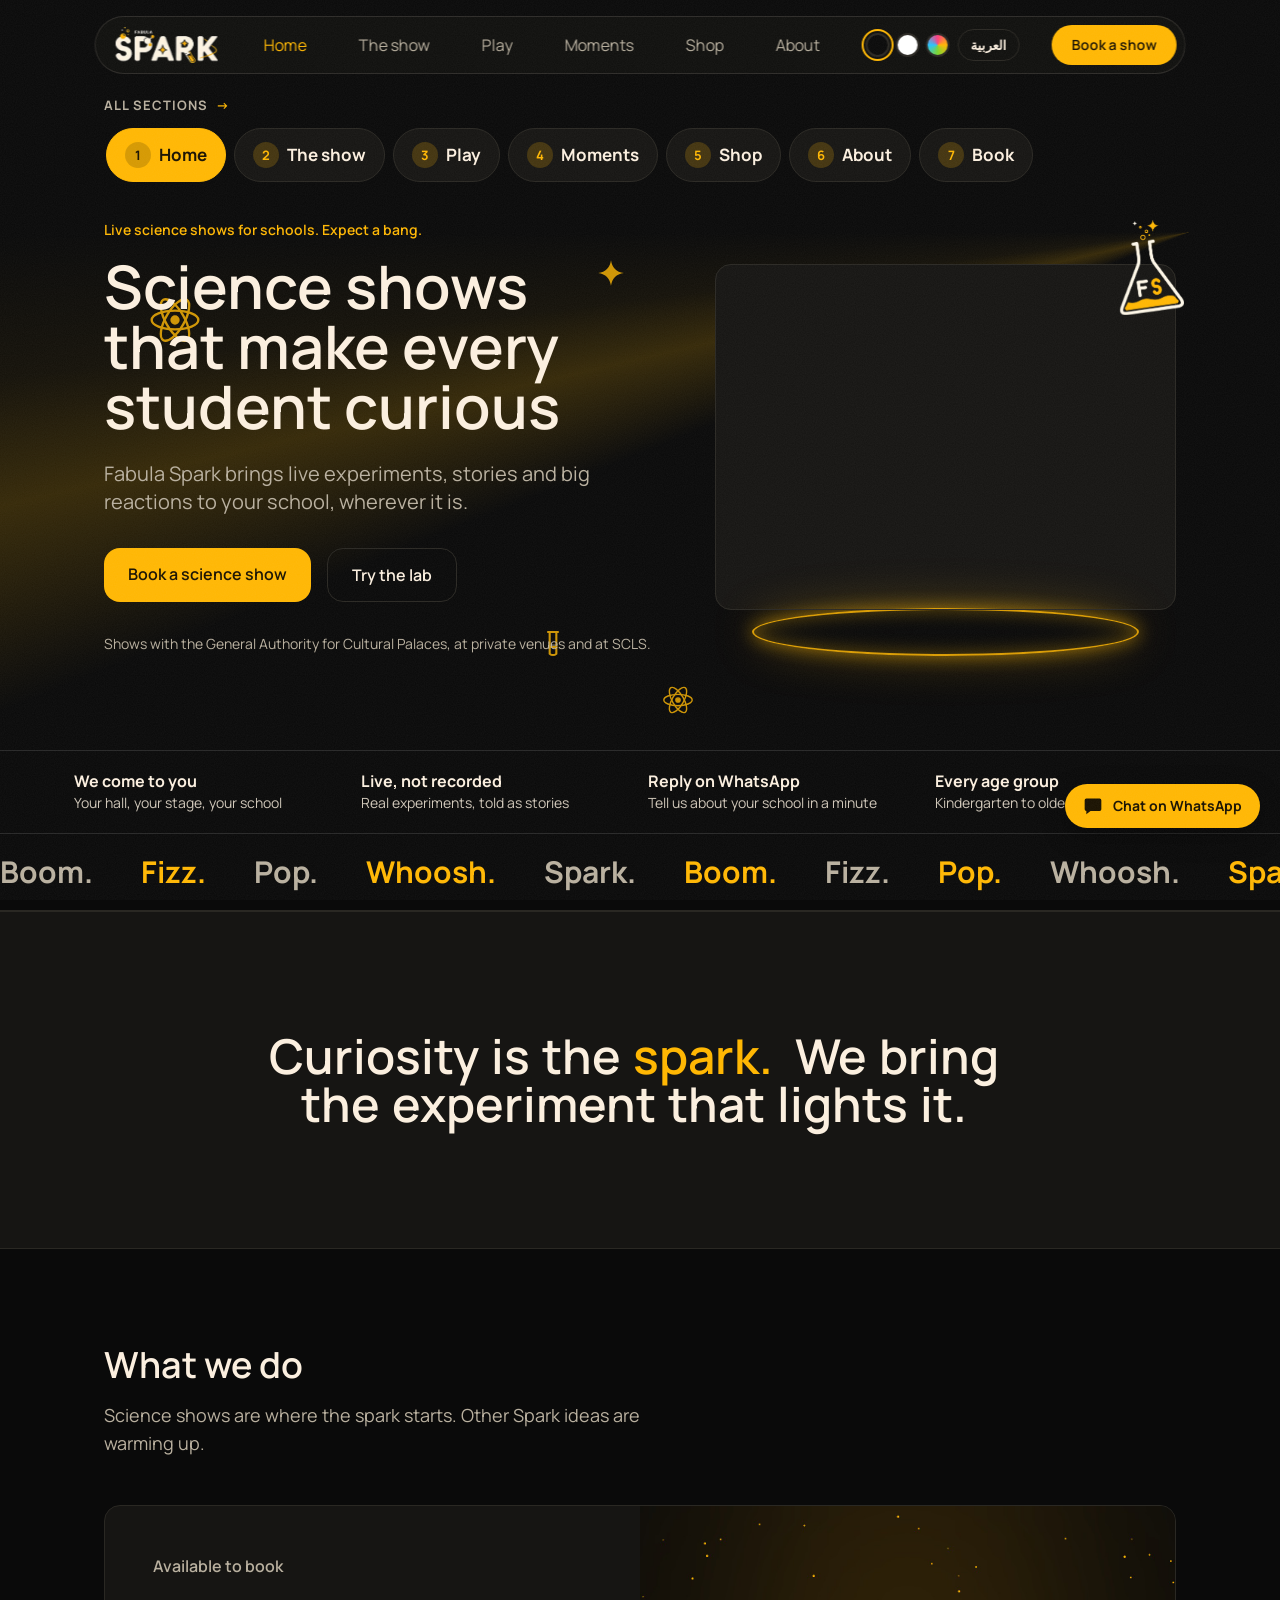
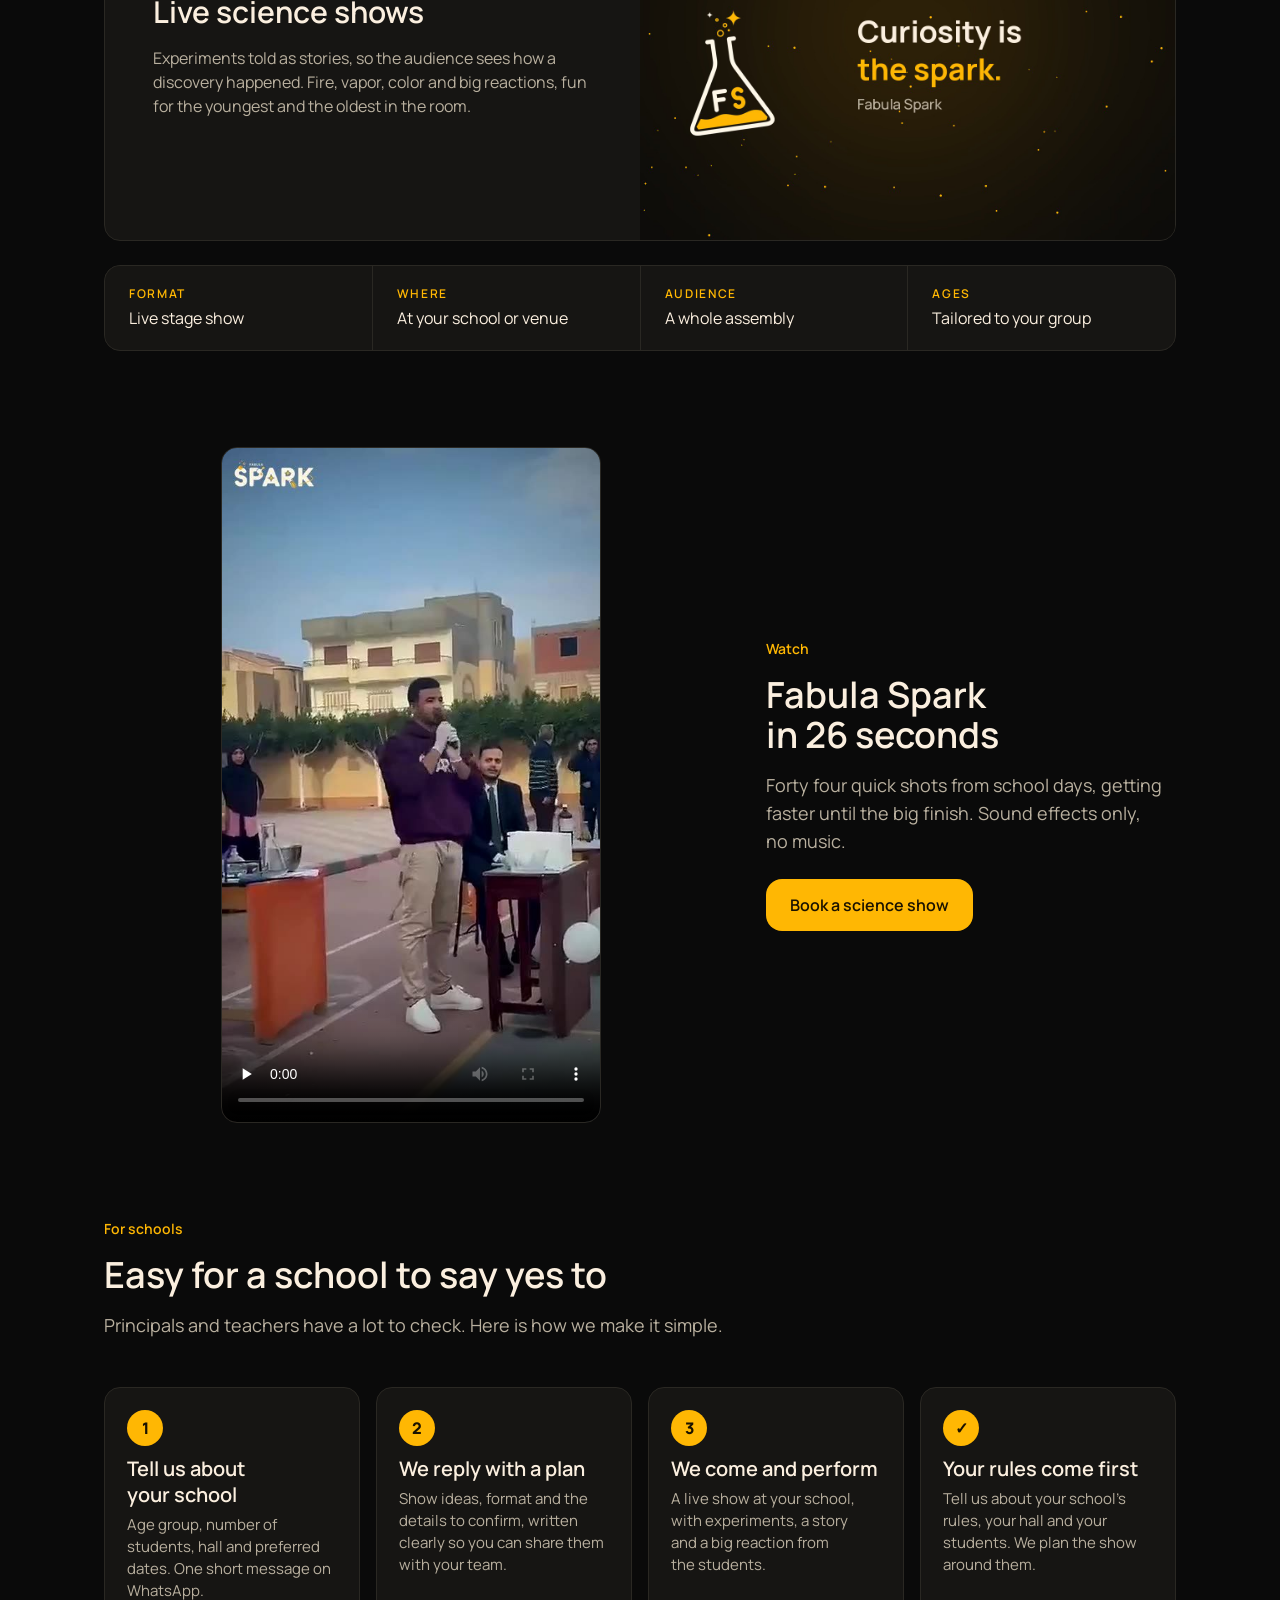
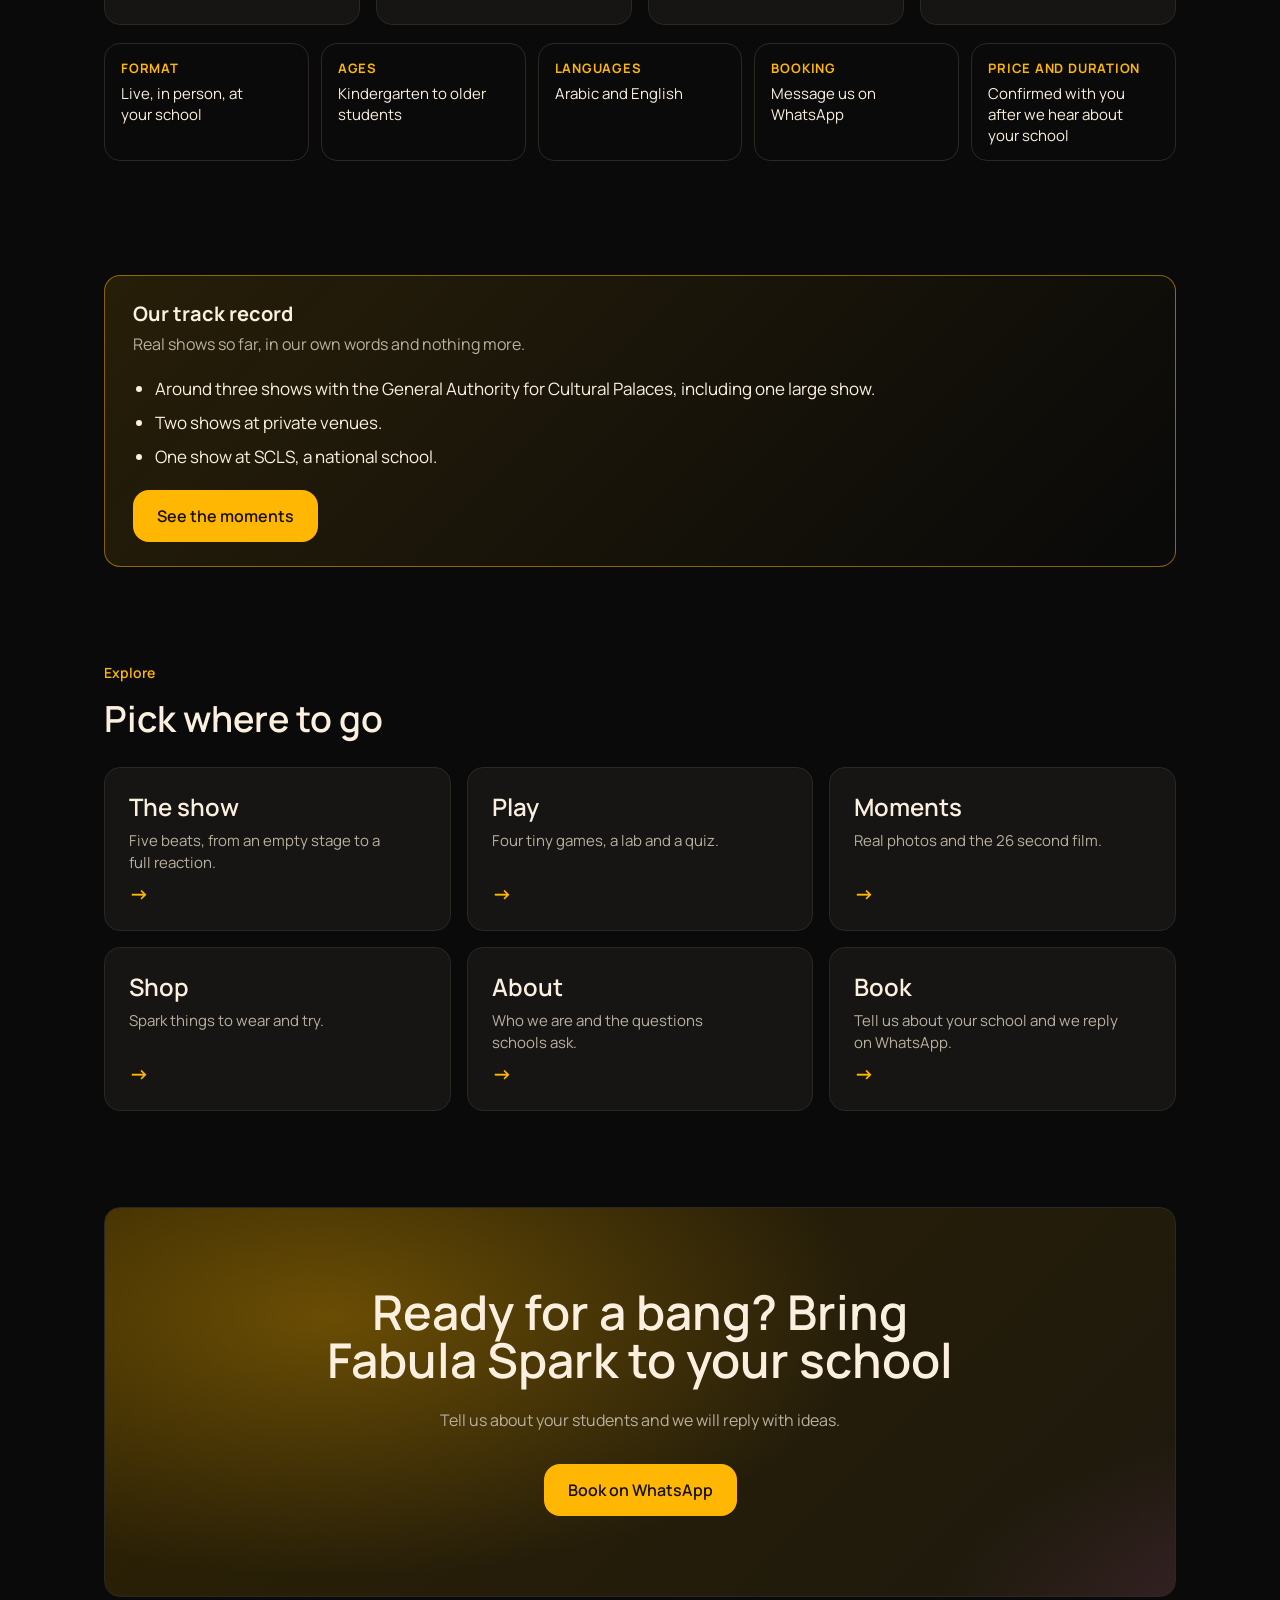
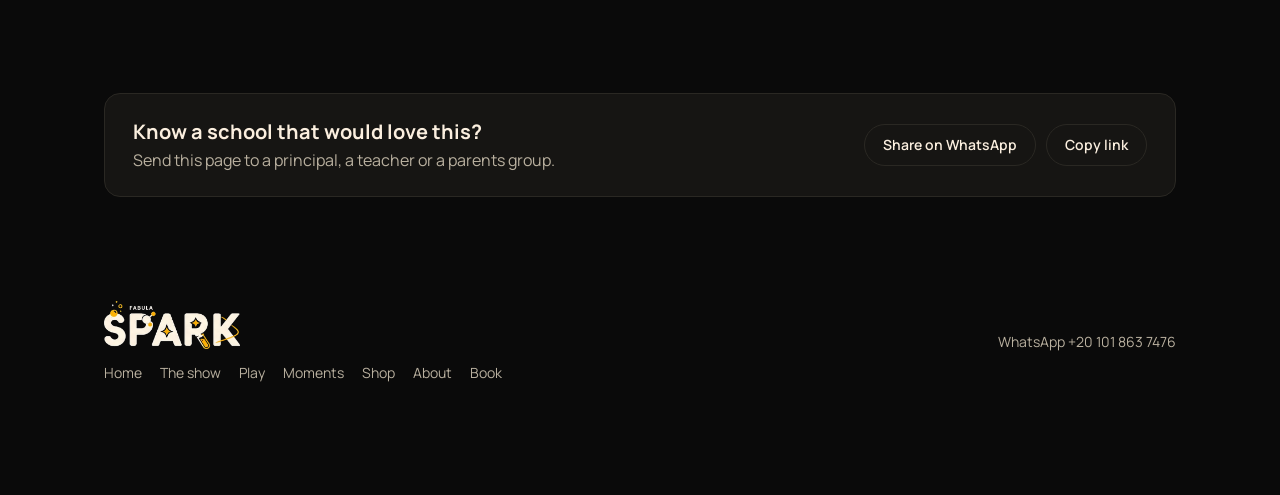
==== commit 577205e9: "v12: wow experiments, stage clip, curated moments, GACP wording, remove place name" ====
--- a/index.html
+++ b/index.html
@@ -36,7 +36,7 @@
   <h1 class="he" style="--d:200ms">Science shows that make every student curious</h1>
   <p class="sub he" style="--d:350ms">Fabula Spark brings live experiments, stories and big reactions to your school, wherever it is.</p>
   <div class="cta he" style="--d:500ms"><a class="btn mag" href="book.html#planner">Book a science show</a><a class="btn ghost mag" href="play.html">Try the lab</a></div>
-  <p class="proof he" style="--d:650ms">Shows in Cultural Palaces, at private venues and at SCLS.</p>
+  <p class="proof he" style="--d:650ms">Shows with the General Authority for Cultural Palaces, at private venues and at SCLS.</p>
  </div>
  <div class="visual he tilt" style="--d:300ms" data-tilt><img class="flaskfloat" src="flask.png" alt="" style="height:auto"><div class="vi"><img src="h1.jpg" alt="A column of vapor rising on stage during a Fabula Spark science show"><img src="g3.jpg" alt="A presenter and two students at an experiment table on stage" loading="lazy"><img src="g9.jpg" alt="A burst of fire during a stage experiment" loading="lazy"><img src="g2.jpg" alt="Presenters and students under a balloon arch on a school stage" loading="lazy"></div></div>
 </header>
@@ -71,7 +71,7 @@
  </div>
 </div></section>
 
-<section id="record" style="padding-top:0"><div class="wrap"><div class="trproof rv" style="align-items:flex-start;flex-direction:column"><div><b>Our track record</b><p>Real shows so far, in our own words and nothing more.</p></div><ul class="trlist"><li>Around three shows in Cultural Palaces, including one large show under the patronage of Wadi El Natrun Cultural Palace and the Educational Administration.</li><li>Two shows at private venues.</li><li>One show at SCLS, a national school.</li></ul><a class="btn" href="moments.html">See the moments</a></div></div></section>
+<section id="record" style="padding-top:0"><div class="wrap"><div class="trproof rv" style="align-items:flex-start;flex-direction:column"><div><b>Our track record</b><p>Real shows so far, in our own words and nothing more.</p></div><ul class="trlist"><li>Around three shows with the General Authority for Cultural Palaces, including one large show.</li><li>Two shows at private venues.</li><li>One show at SCLS, a national school.</li></ul><a class="btn" href="moments.html">See the moments</a></div></div></section>
 
 <section id="explore" style="padding-top:0"><div class="wrap"><p class="eyebrow rv">Explore</p><h2 class="rv" style="--d:60ms">Pick where to go</h2><div class="xp" style="margin-top:28px"><a class="xc rv" style="--d:0ms" href="show.html"><h3>The show</h3><p>Five beats, from an empty stage to a full reaction.</p><span class="go" aria-hidden="true"></span></a><a class="xc rv" style="--d:60ms" href="play.html"><h3>Play</h3><p>Four tiny games, a lab and a quiz.</p><span class="go" aria-hidden="true"></span></a><a class="xc rv" style="--d:120ms" href="moments.html"><h3>Moments</h3><p>Real photos and the 26 second film.</p><span class="go" aria-hidden="true"></span></a><a class="xc rv" style="--d:180ms" href="shop.html"><h3>Shop</h3><p>Spark things to wear and try.</p><span class="go" aria-hidden="true"></span></a><a class="xc rv" style="--d:240ms" href="about.html"><h3>About</h3><p>Who we are and the questions schools ask.</p><span class="go" aria-hidden="true"></span></a><a class="xc rv" style="--d:300ms" href="book.html"><h3>Book</h3><p>Tell us about your school and we reply on WhatsApp.</p><span class="go" aria-hidden="true"></span></a></div></div></section>
 <section style="padding-top:0"><div class="wrap">
--- a/style.css
+++ b/style.css
@@ -433,3 +433,11 @@
 html[data-theme=kids] .trn{background:#e0245e;color:#fff}html[data-theme=kids] .trfact b{color:#e0245e}
 .trlist{margin:0;padding:0 0 0 22px;display:grid;gap:8px;font-size:17px;line-height:26px}html[dir=rtl] .trlist{padding:0 22px 0 0}
 html[data-theme=kids] .trlist{color:#1d2b53}
+.wwgrid{display:grid;grid-template-columns:repeat(3,1fr);gap:16px;margin-top:26px}
+.wwc{padding:22px;border-radius:var(--r);background:var(--card);border:1px solid var(--line)}
+.wwc h3{font-size:22px;line-height:28px;margin:12px 0 6px}.wwc p{color:var(--muted);font-size:15px;line-height:23px}
+.wwt{display:inline-block;padding:4px 12px;border-radius:999px;font-size:13px;font-weight:700;background:rgba(255,183,3,.18);color:var(--accent)}.wwa{background:#e0245e;color:#fff}
+.wwnote{margin-top:18px;padding:16px 20px;border-radius:16px;border:1px dashed rgba(255,183,3,.6);font-size:15px;line-height:23px}
+@media(max-width:980px){.wwgrid{grid-template-columns:1fr 1fr}}@media(max-width:560px){.wwgrid{grid-template-columns:1fr}}
+.vcard2{max-width:560px;justify-self:center;width:100%}
+html[data-theme=kids] .wwc,html[data-theme=kids] .wwnote{border:3px solid #1d2b53;box-shadow:0 5px 0 #1d2b53;background:#fff;color:#1d2b53}html[data-theme=kids] .wwc h3{color:#1d2b53}html[data-theme=kids] .wwc p{color:#3a4a7a}html[data-theme=kids] .wwc:nth-child(3n+1){background:#ffd6e7}html[data-theme=kids] .wwc:nth-child(3n+2){background:#d6f2ff}html[data-theme=kids] .wwc:nth-child(3n){background:#e3f7c8}
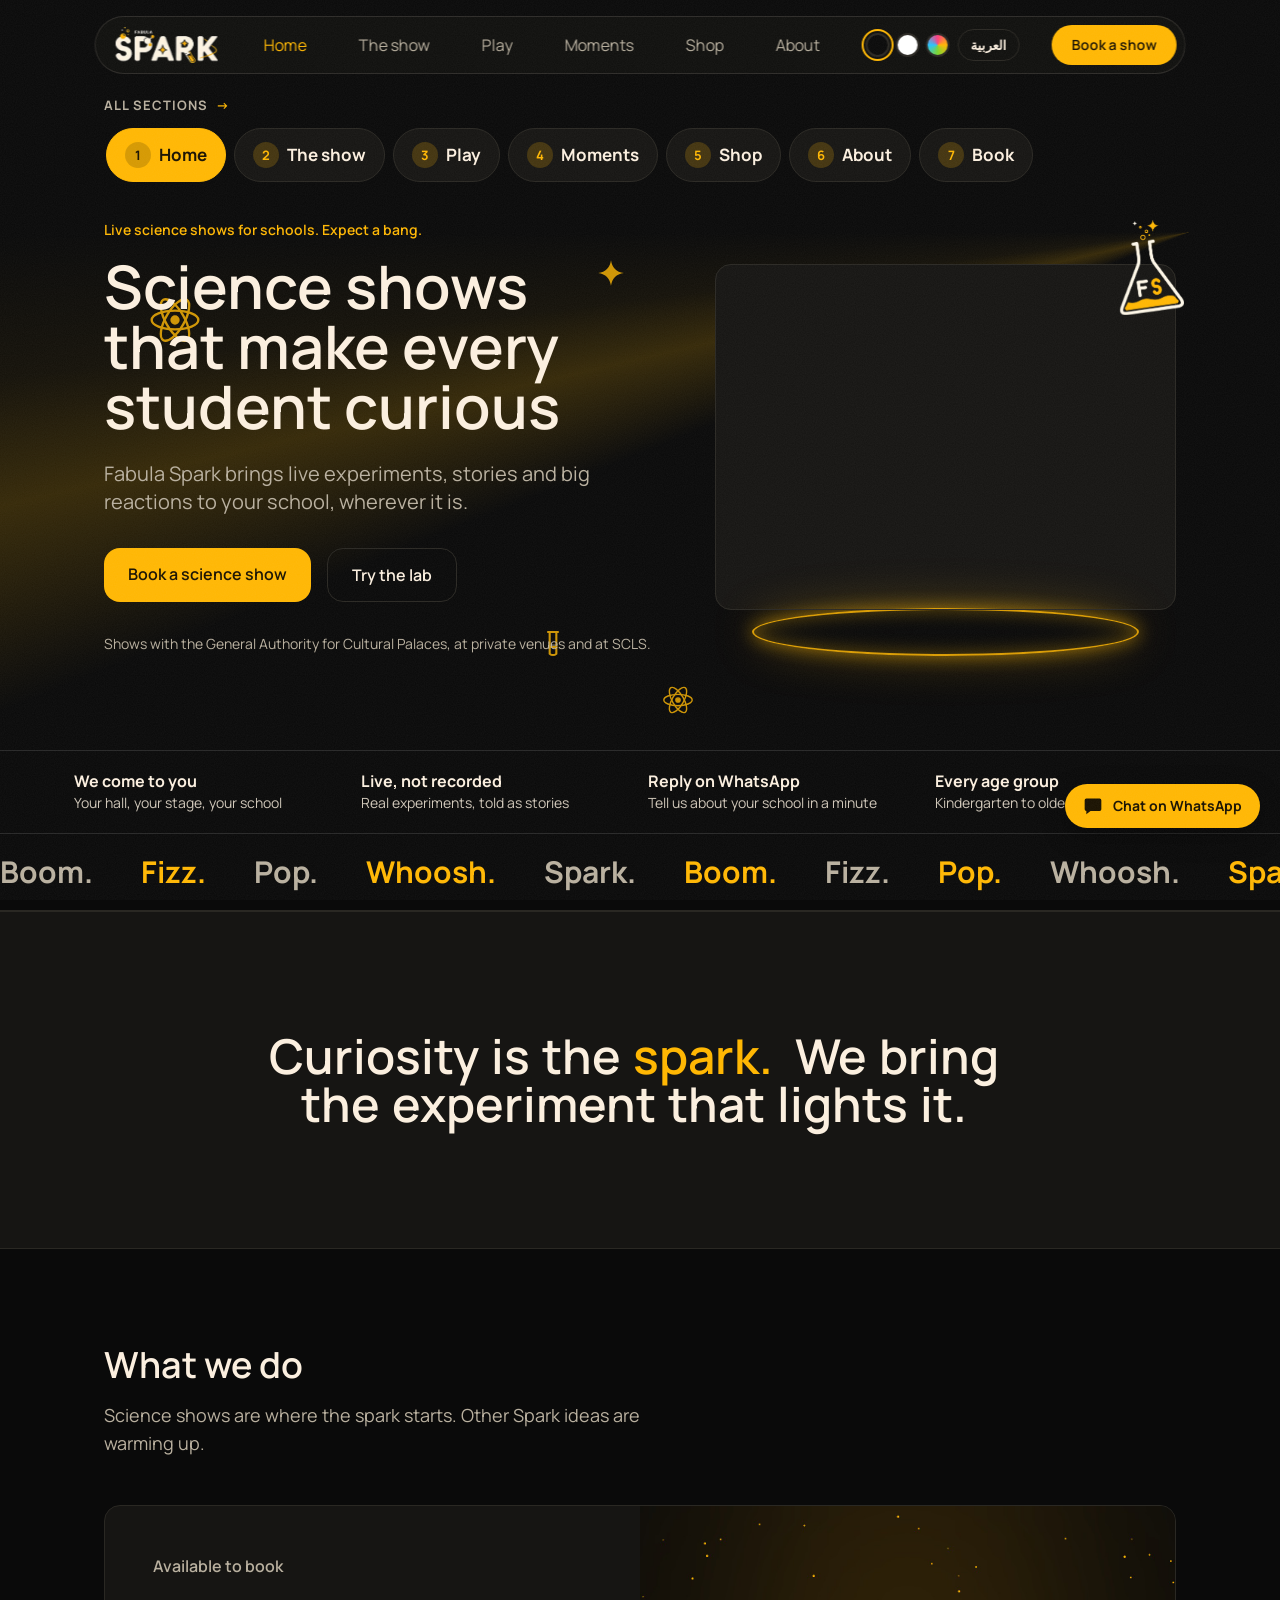
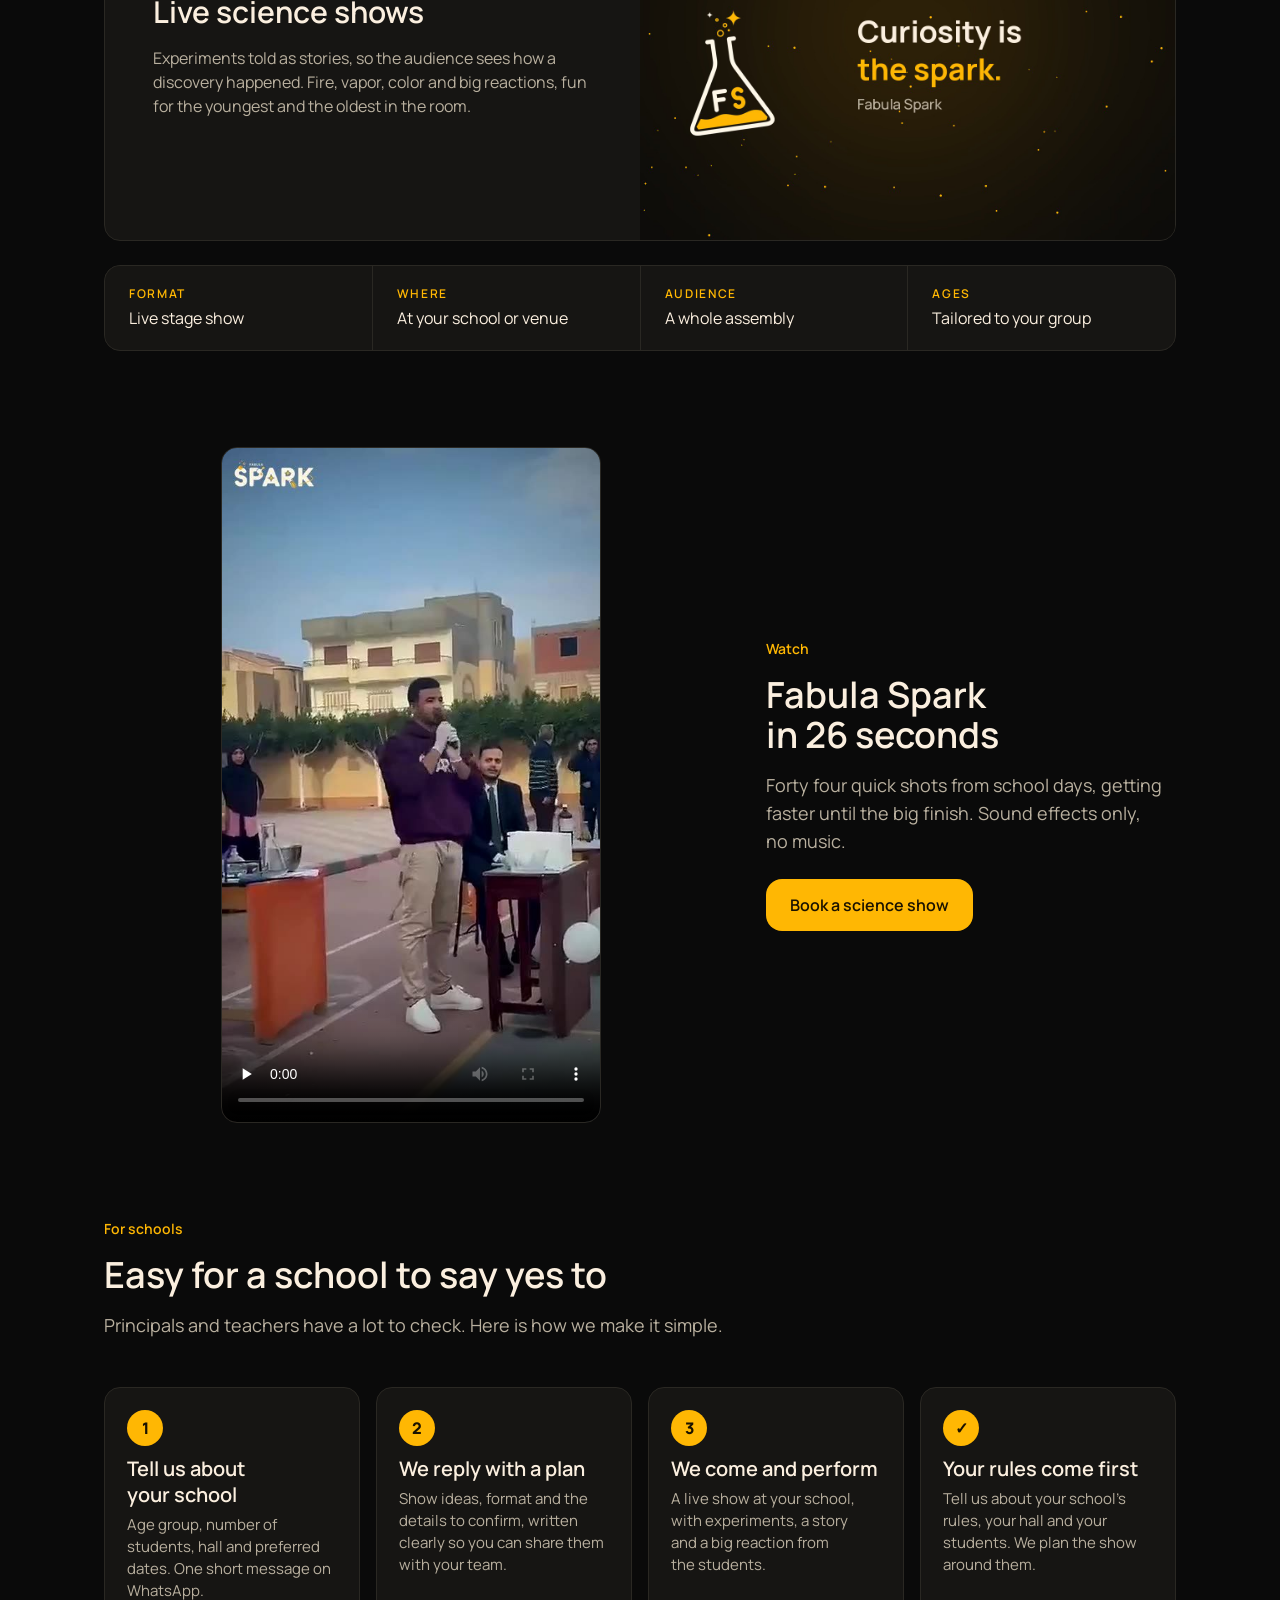
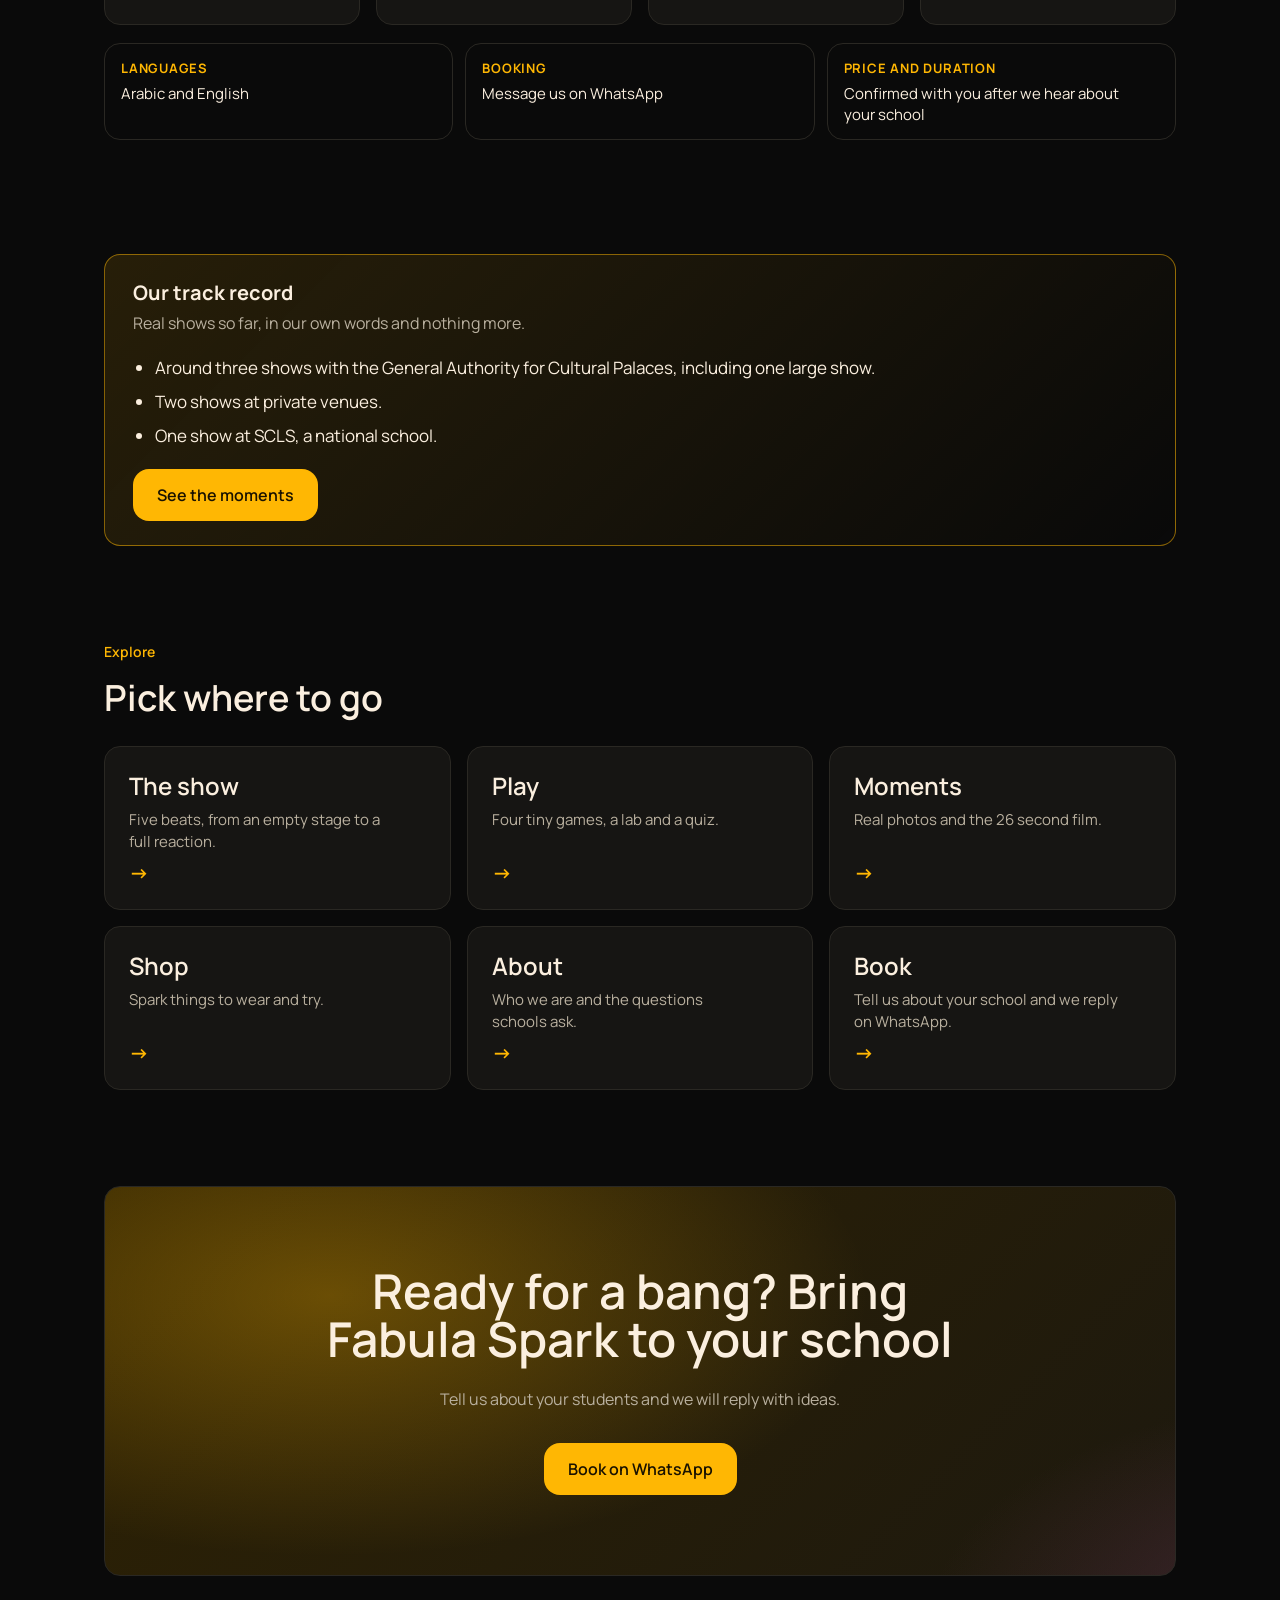
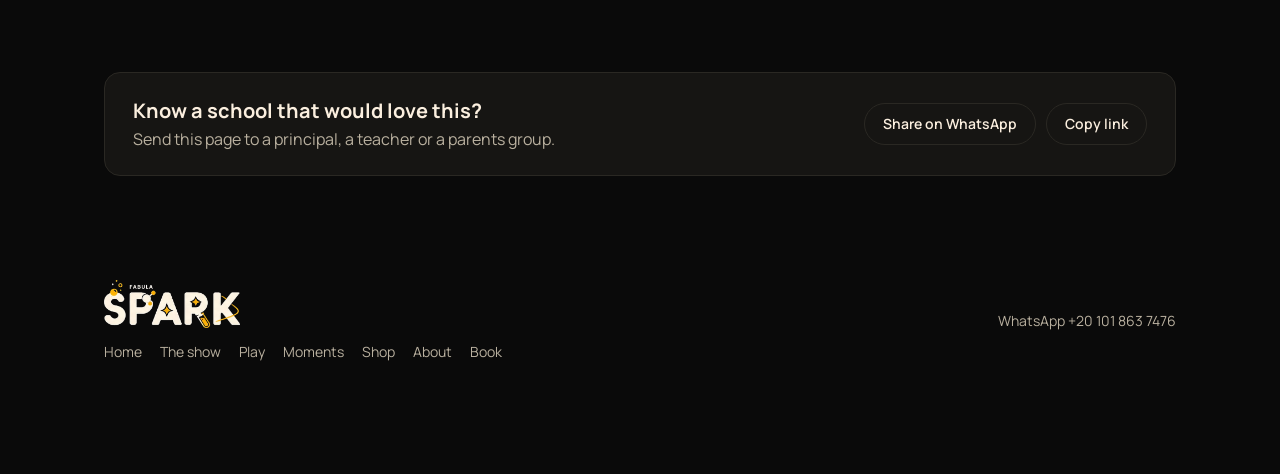
==== commit c25ce655: "v12.1: shorter Home on phone, remove duplicate fact tiles" ====
--- a/index.html
+++ b/index.html
@@ -67,7 +67,7 @@
   <div class="trc rv" style="--d:180ms"><span class="trn">&#10003;</span><h3>Your rules come first</h3><p>Tell us about your school's rules, your hall and your students. We plan the show around them.</p></div>
  </div>
  <div class="trfact rv">
-  <p><b>Format</b> Live, in person, at your school</p><p><b>Ages</b> Kindergarten to older students</p><p><b>Languages</b> Arabic and English</p><p><b>Booking</b> Message us on WhatsApp</p><p><b>Price and duration</b> Confirmed with you after we hear about your school</p>
+  <p><b>Languages</b> Arabic and English</p><p><b>Booking</b> Message us on WhatsApp</p><p><b>Price and duration</b> Confirmed with you after we hear about your school</p>
  </div>
 </div></section>
 
--- a/style.css
+++ b/style.css
@@ -419,9 +419,9 @@
 .trn{display:inline-flex;width:36px;height:36px;border-radius:50%;align-items:center;justify-content:center;background:var(--accent);color:#1a1200;font-weight:800}
 .trproof{display:flex;align-items:center;justify-content:space-between;gap:20px;flex-wrap:wrap;margin-top:18px;padding:24px 28px;border-radius:var(--r);border:1px solid rgba(255,183,3,.5);background:linear-gradient(135deg,rgba(255,183,3,.12),transparent)}
 .trproof b{font-size:20px;line-height:28px}.trproof p{color:var(--muted);margin-top:4px}
-.trfact{display:grid;grid-template-columns:repeat(5,1fr);gap:12px;margin-top:18px}
+.trfact{display:grid;grid-template-columns:repeat(3,1fr);gap:12px;margin-top:18px}
 .trfact p{padding:14px 16px;border-radius:16px;border:1px solid var(--line);font-size:15px;line-height:21px;color:var(--text)}.trfact b{display:block;color:var(--accent);font-size:13px;letter-spacing:.06em;text-transform:uppercase;margin-bottom:4px}
-@media(max-width:980px){.trgrid{grid-template-columns:1fr 1fr}.trfact{grid-template-columns:1fr 1fr}}
+@media(max-width:980px){.trgrid{grid-template-columns:1fr 1fr}.trfact{grid-template-columns:1fr}}
 @media(max-width:520px){.trgrid,.trfact{grid-template-columns:1fr}}
 .shbar{padding:0 0 56px}.shin{display:flex;align-items:center;justify-content:space-between;gap:20px;flex-wrap:wrap;padding:24px 28px;border-radius:var(--r);background:var(--card);border:1px solid var(--line)}
 .shin b{font-size:20px;line-height:28px}.shin p{color:var(--muted);margin-top:2px}.shb{display:flex;gap:10px;flex-wrap:wrap}.shb a.chip{display:inline-block}.shb [hidden]{display:none}
@@ -441,3 +441,5 @@
 @media(max-width:980px){.wwgrid{grid-template-columns:1fr 1fr}}@media(max-width:560px){.wwgrid{grid-template-columns:1fr}}
 .vcard2{max-width:560px;justify-self:center;width:100%}
 html[data-theme=kids] .wwc,html[data-theme=kids] .wwnote{border:3px solid #1d2b53;box-shadow:0 5px 0 #1d2b53;background:#fff;color:#1d2b53}html[data-theme=kids] .wwc h3{color:#1d2b53}html[data-theme=kids] .wwc p{color:#3a4a7a}html[data-theme=kids] .wwc:nth-child(3n+1){background:#ffd6e7}html[data-theme=kids] .wwc:nth-child(3n+2){background:#d6f2ff}html[data-theme=kids] .wwc:nth-child(3n){background:#e3f7c8}
+@media(max-width:600px){.xp{grid-template-columns:1fr 1fr!important;gap:10px}.xc{min-height:96px!important;padding:14px!important}.xc p{display:none}.xc h3{font-size:19px;line-height:24px}
+.trgrid{gap:10px}.trc{padding:16px}.trc p{font-size:14px;line-height:21px}.trfact p{padding:10px 14px}.trproof{padding:18px}.gmcard h3{font-size:21px}}
